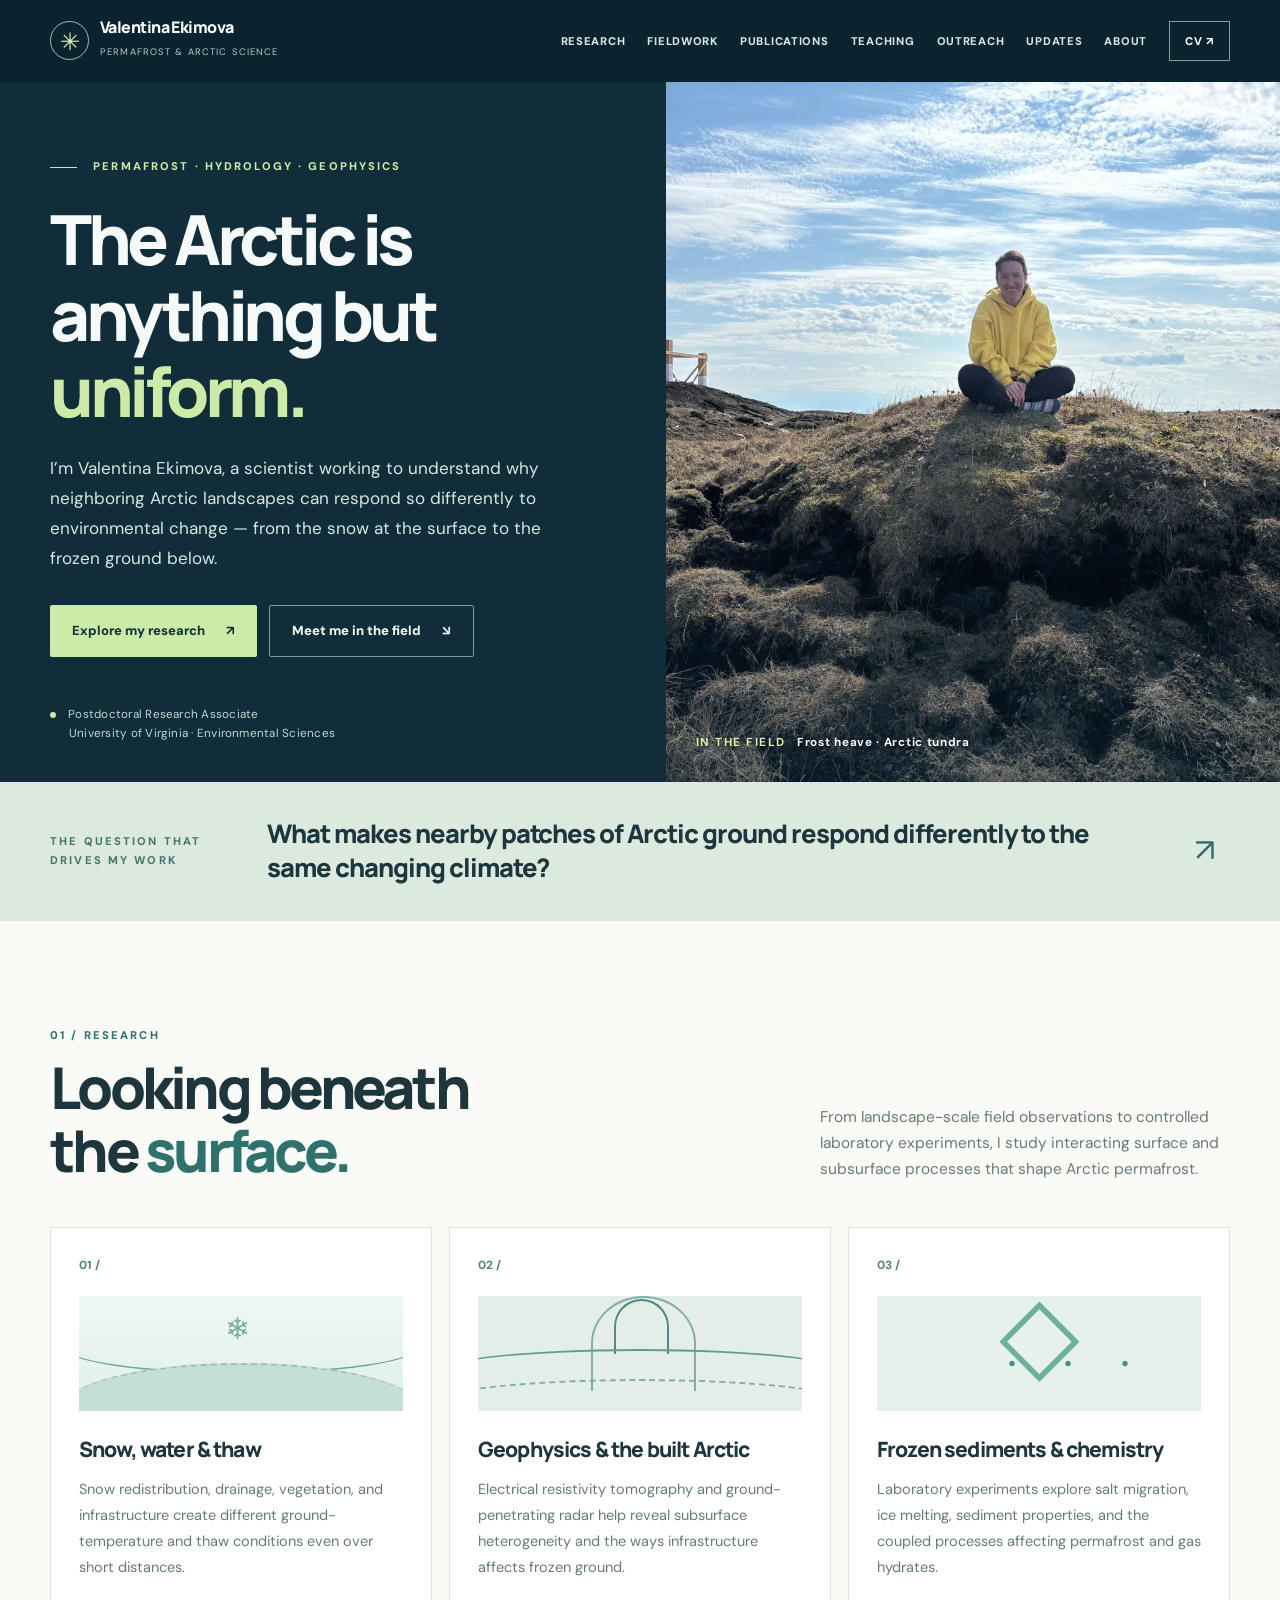
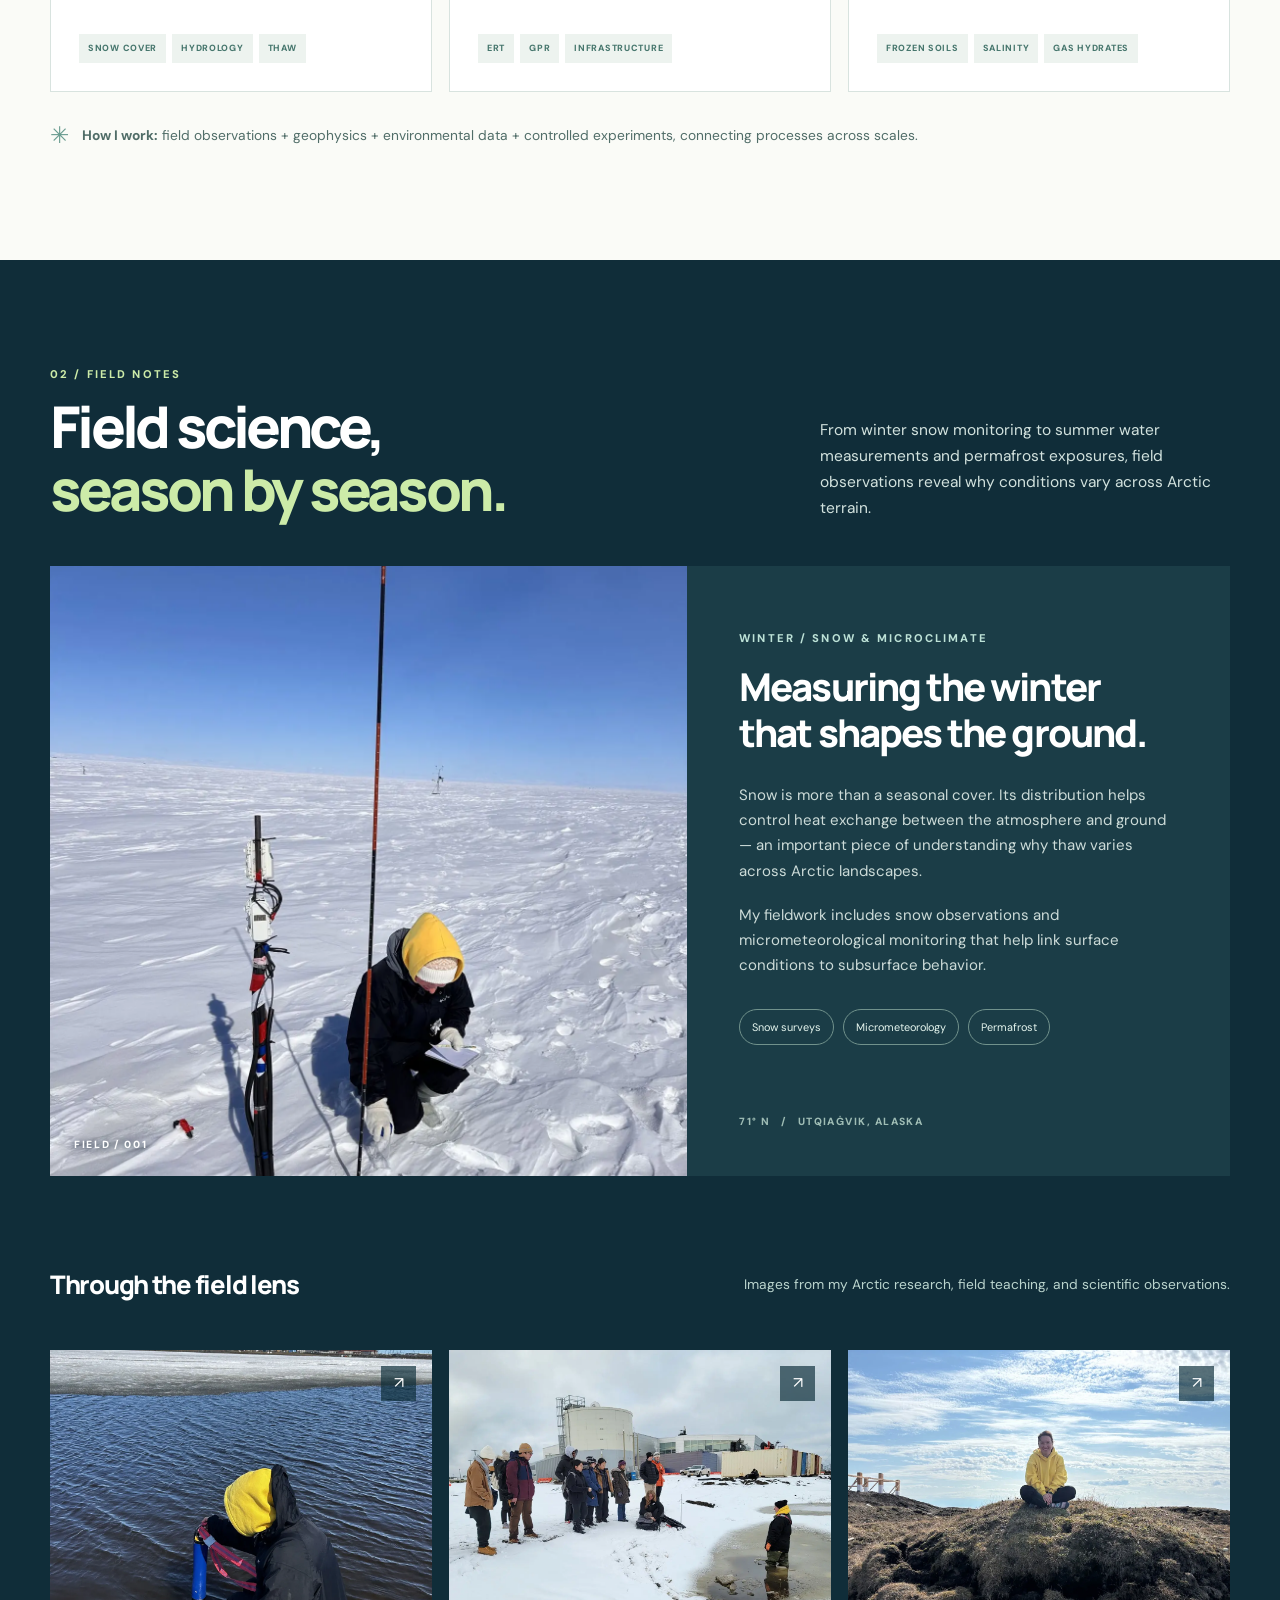
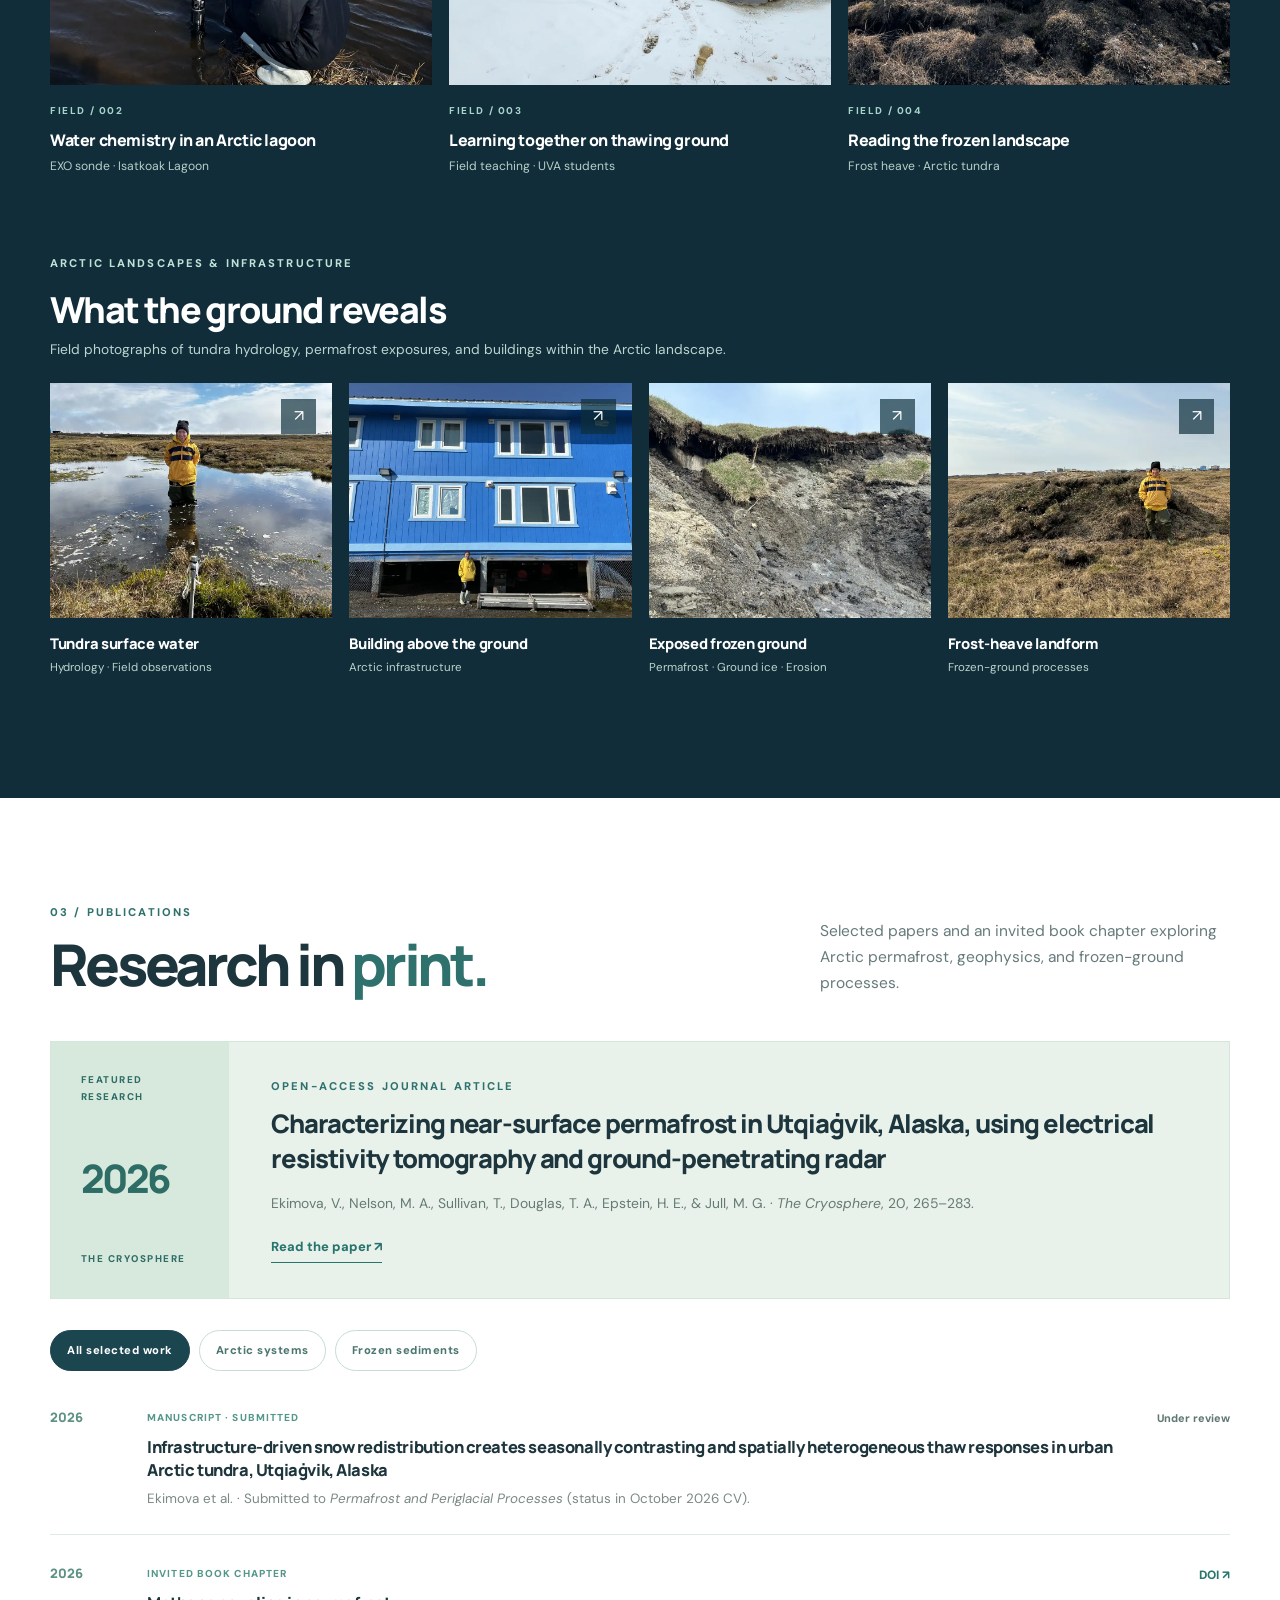
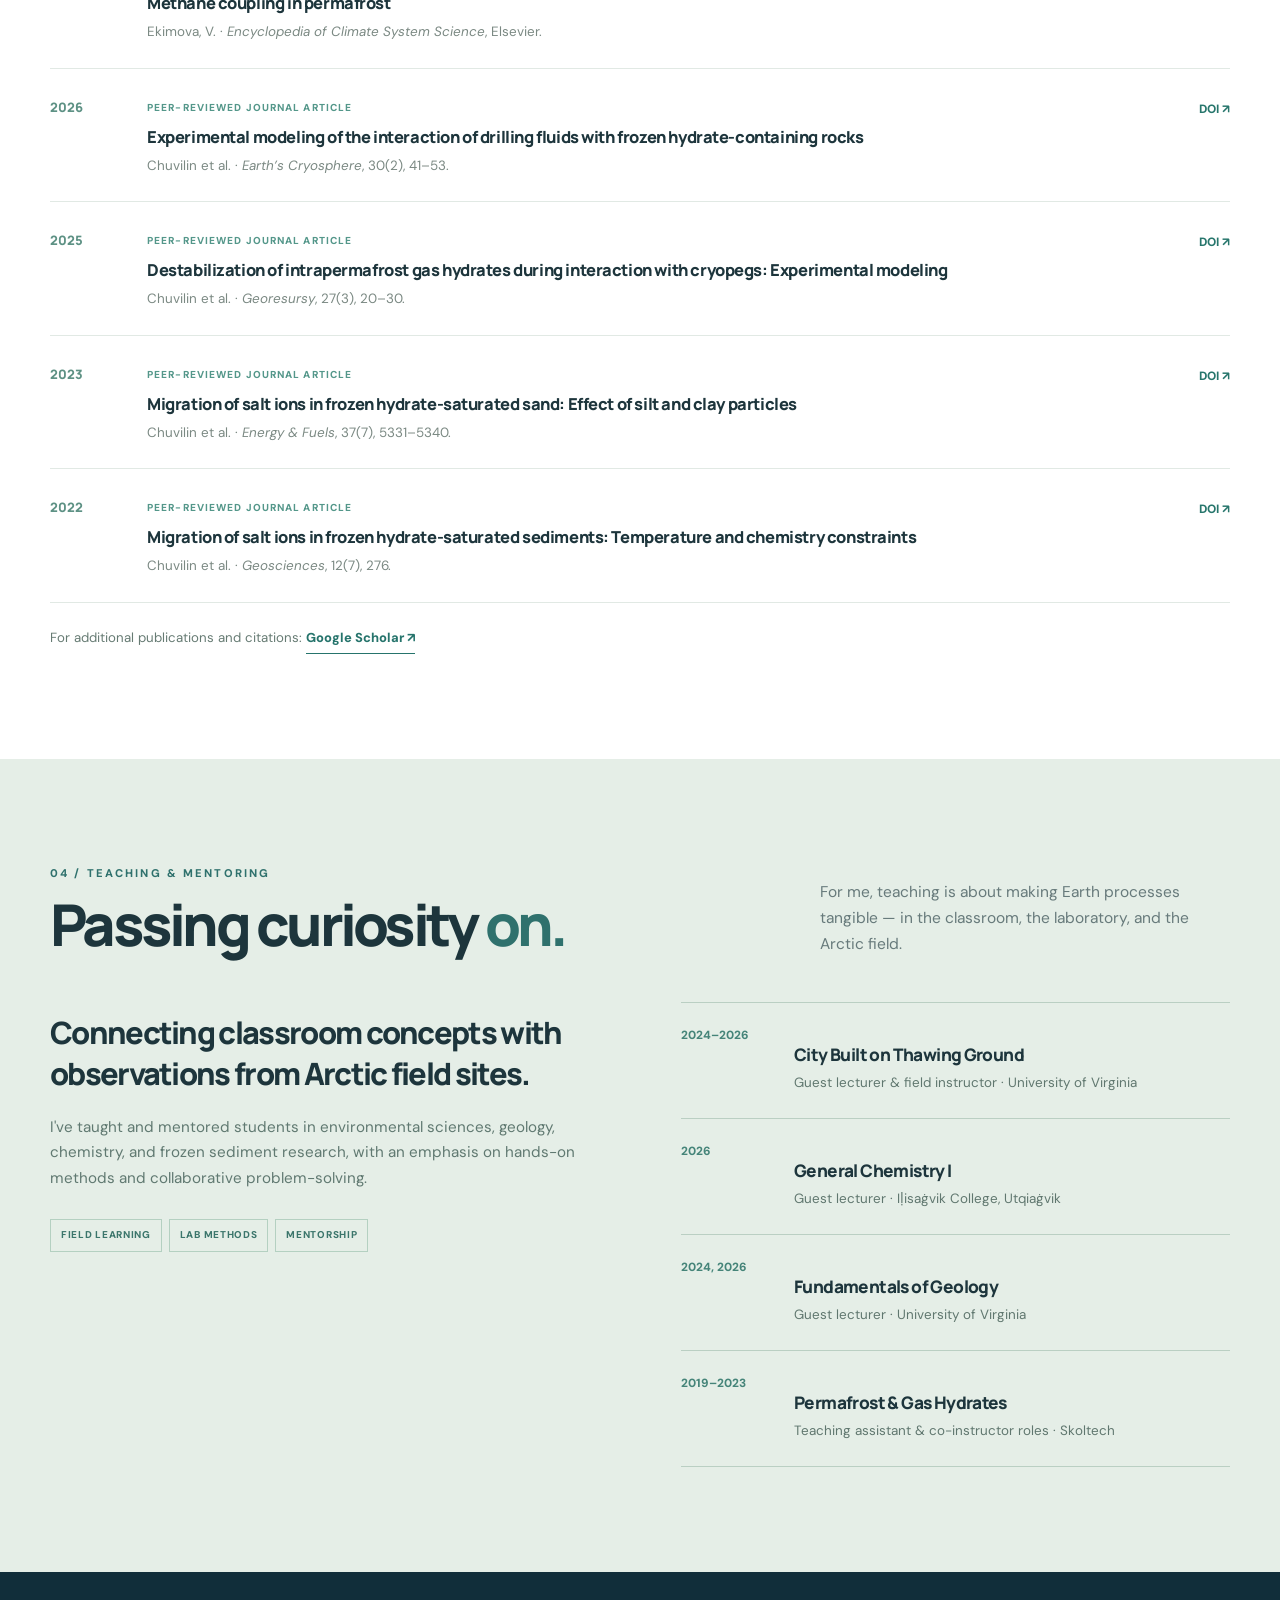
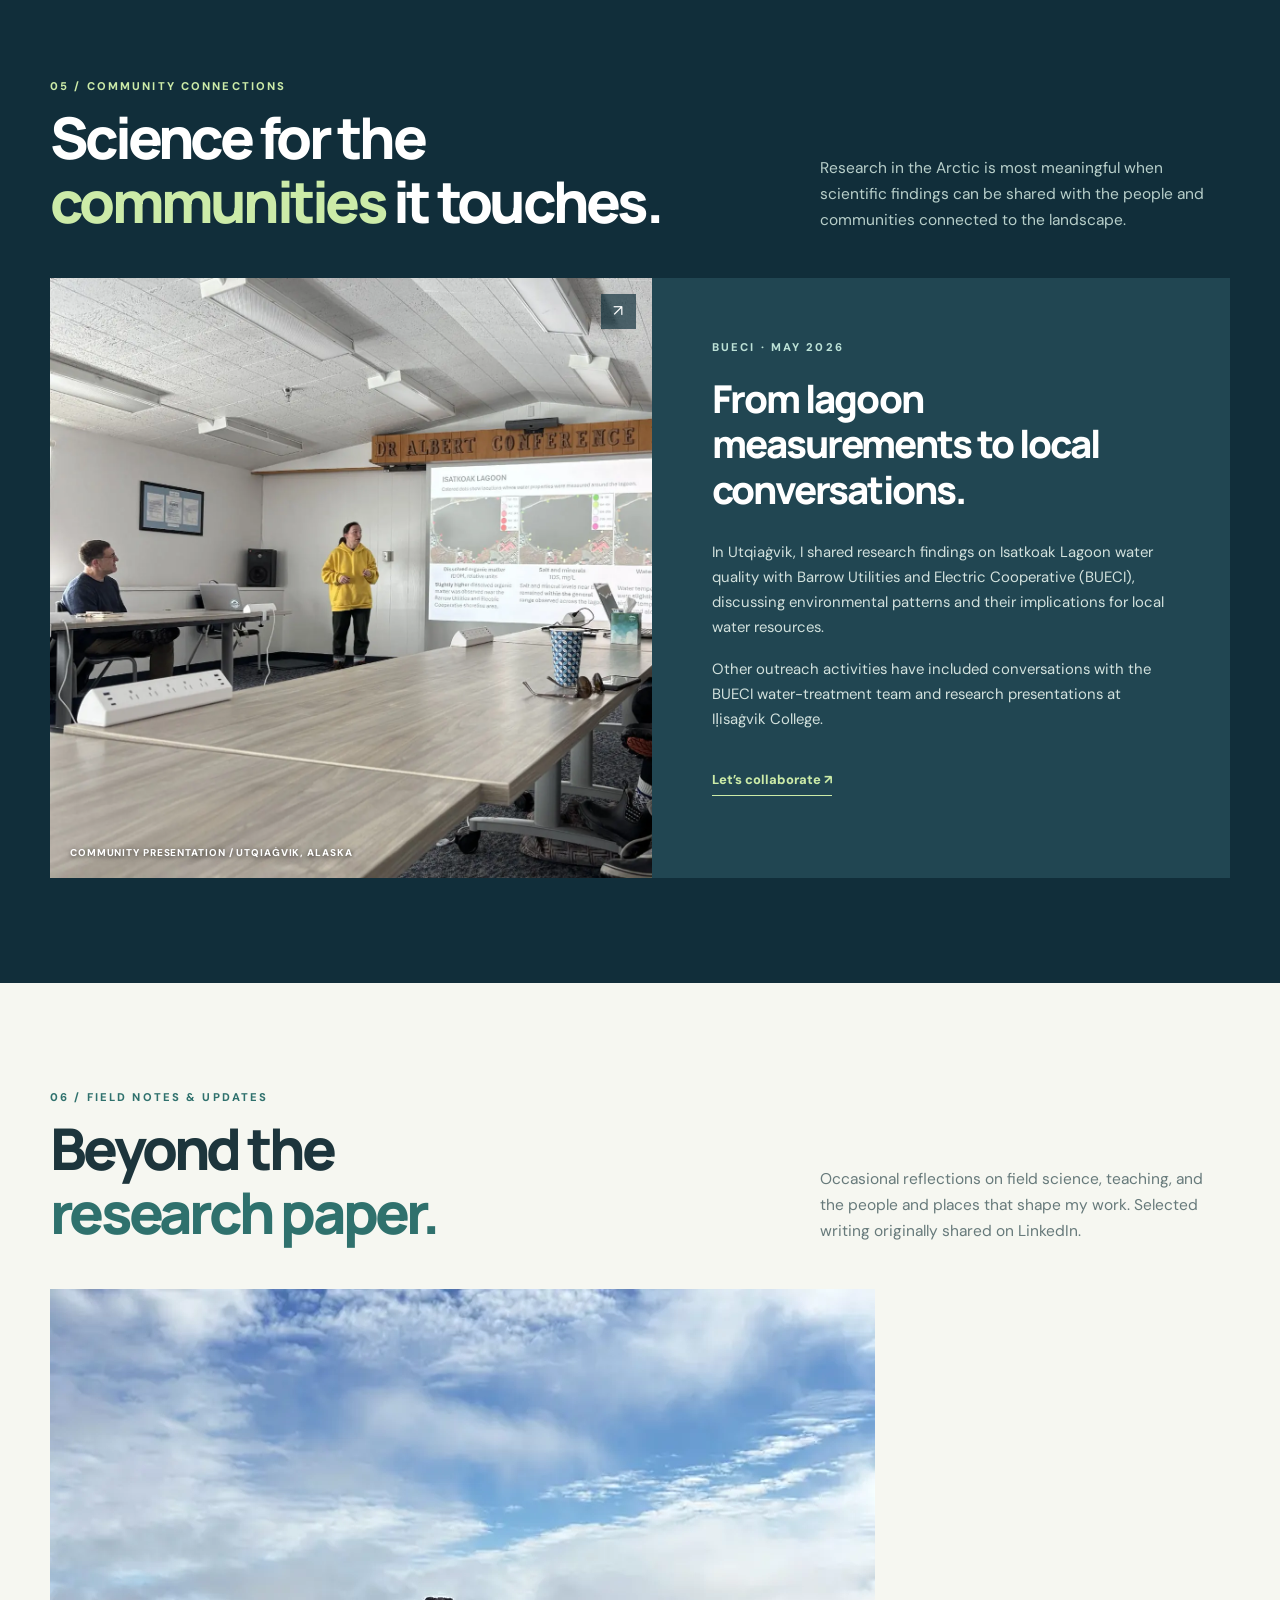
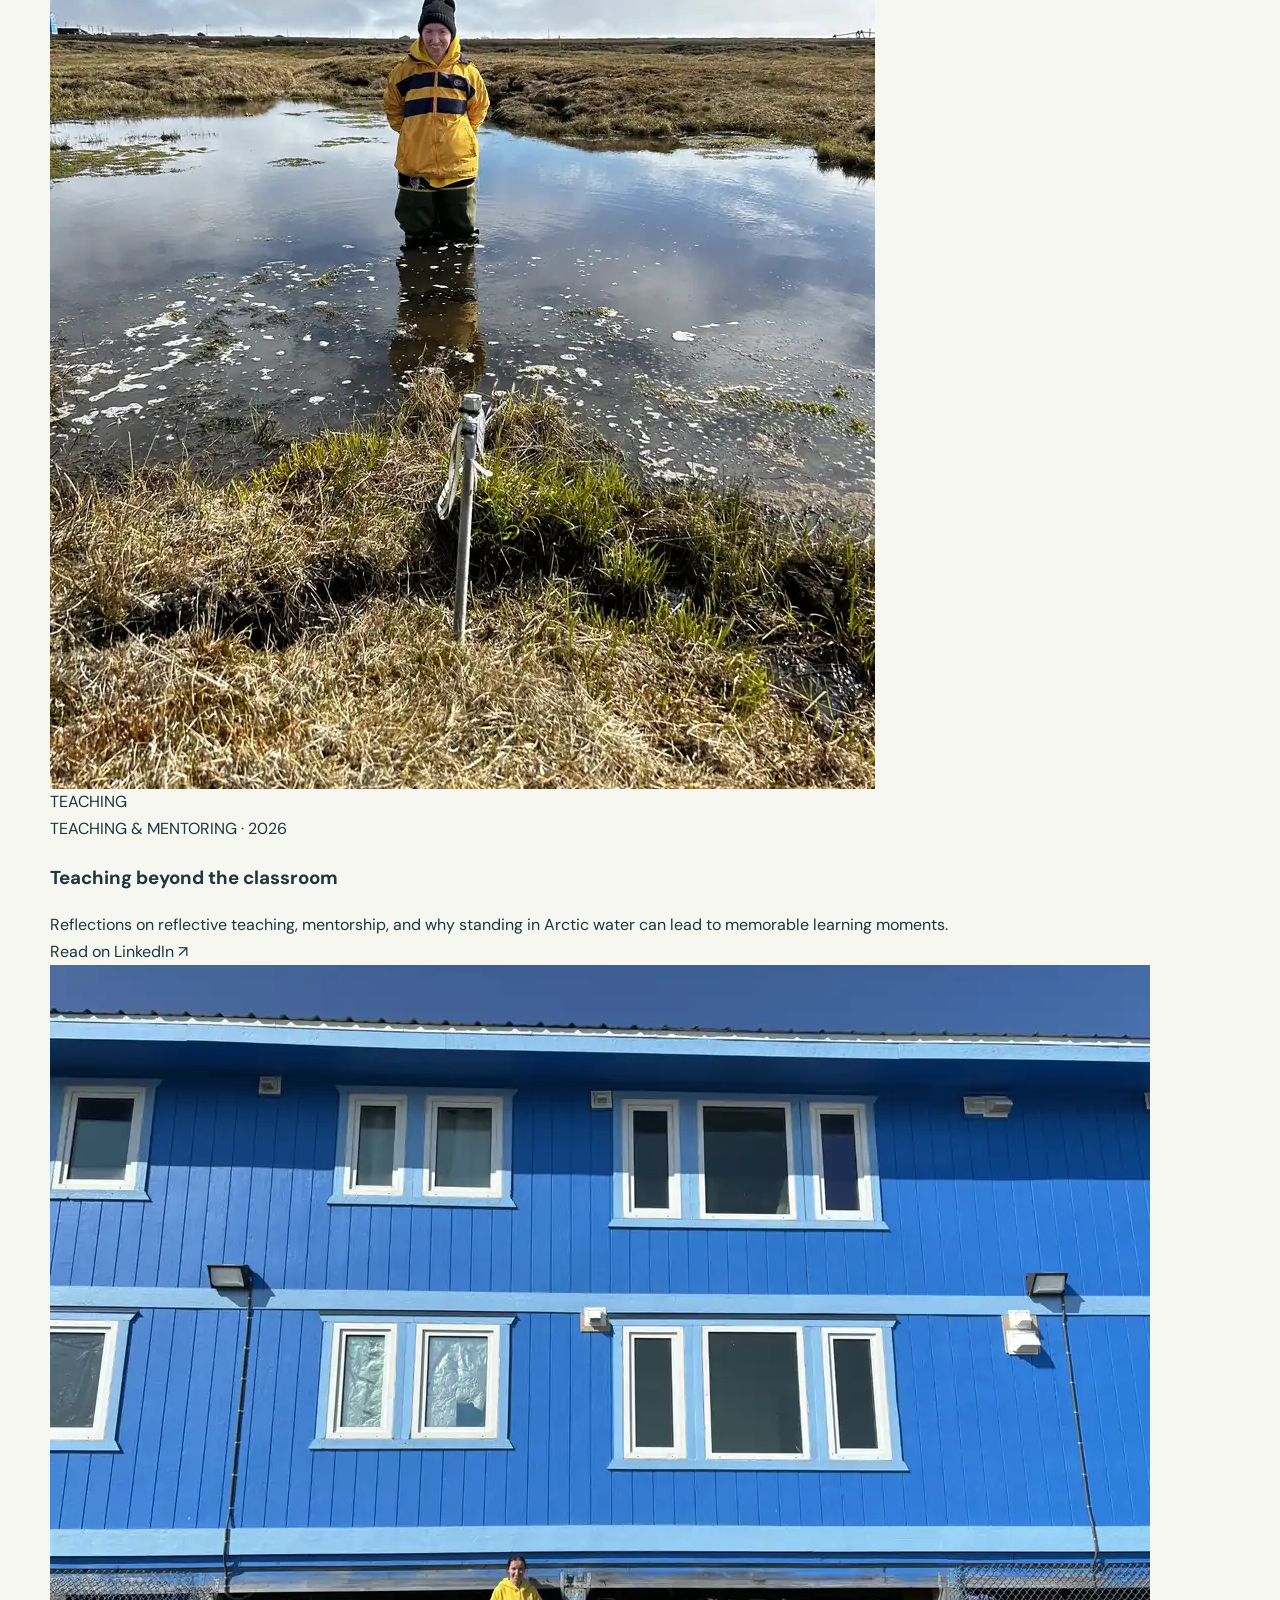
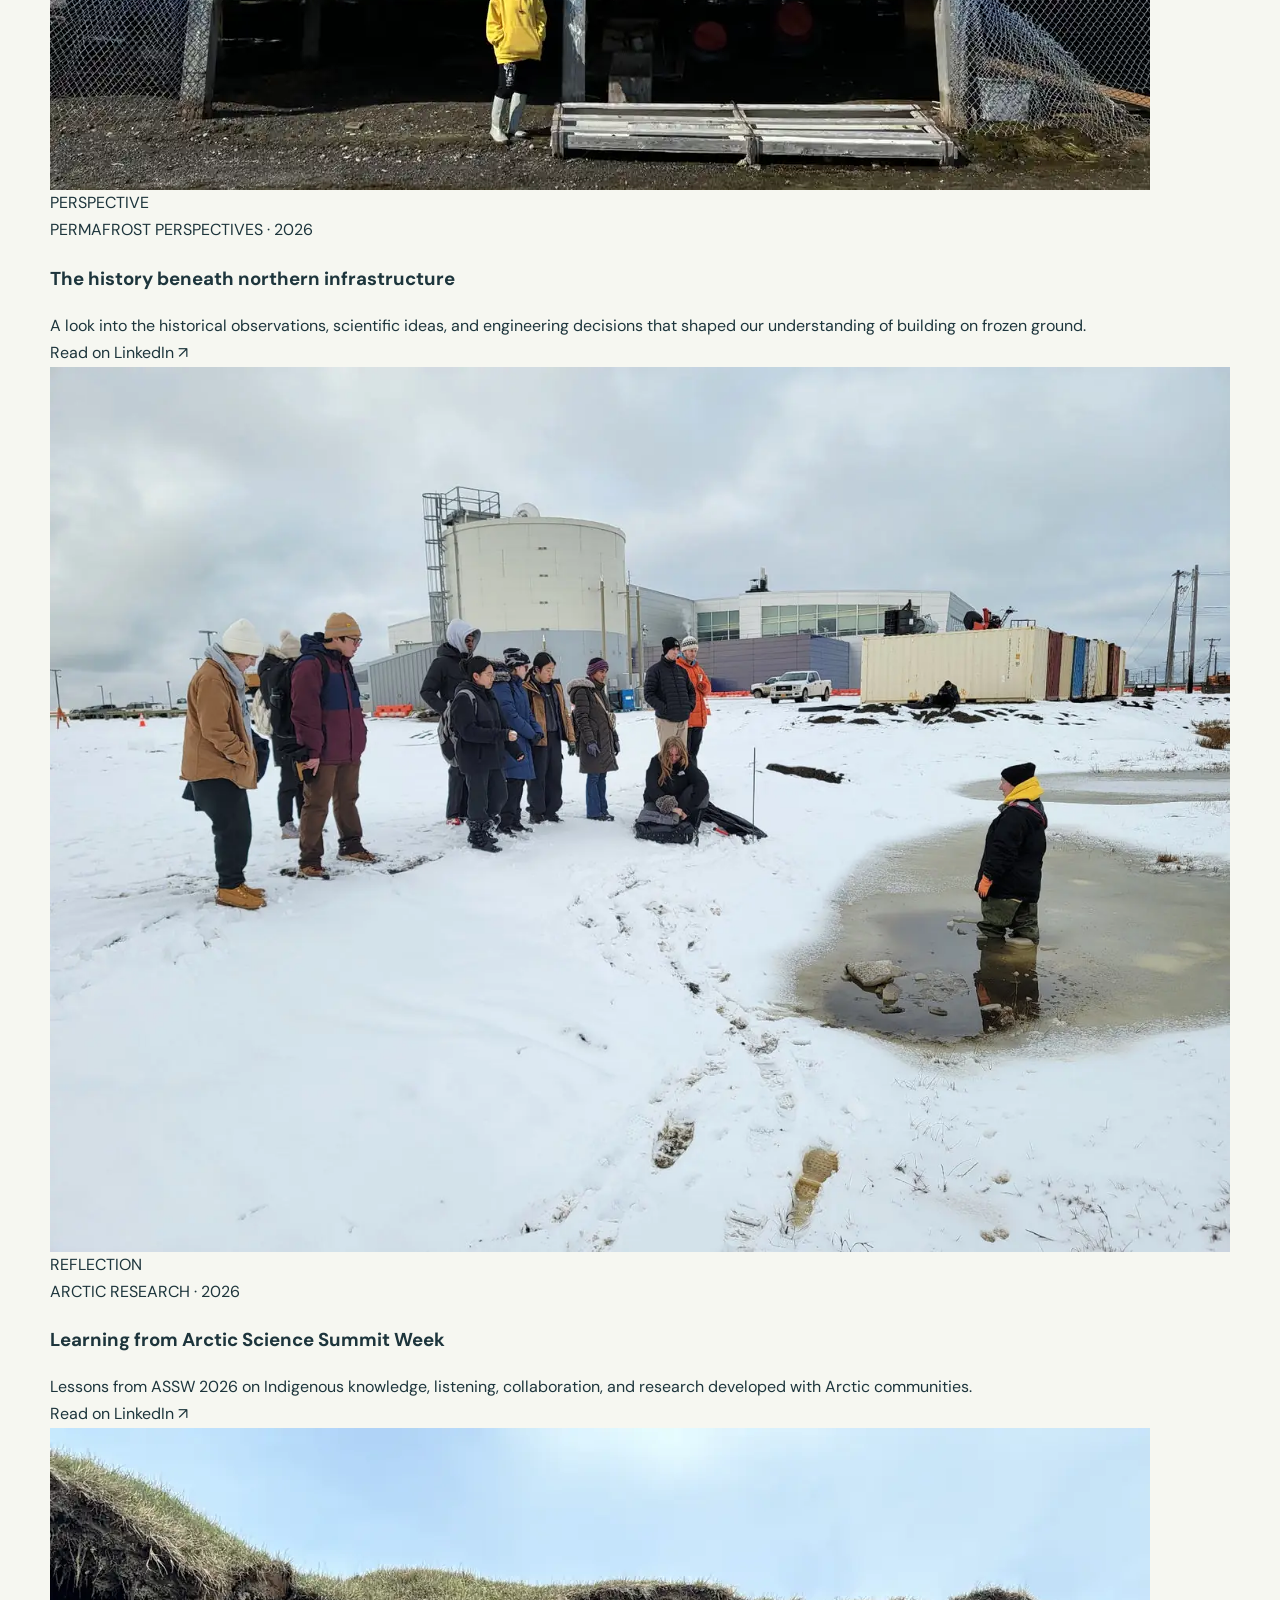
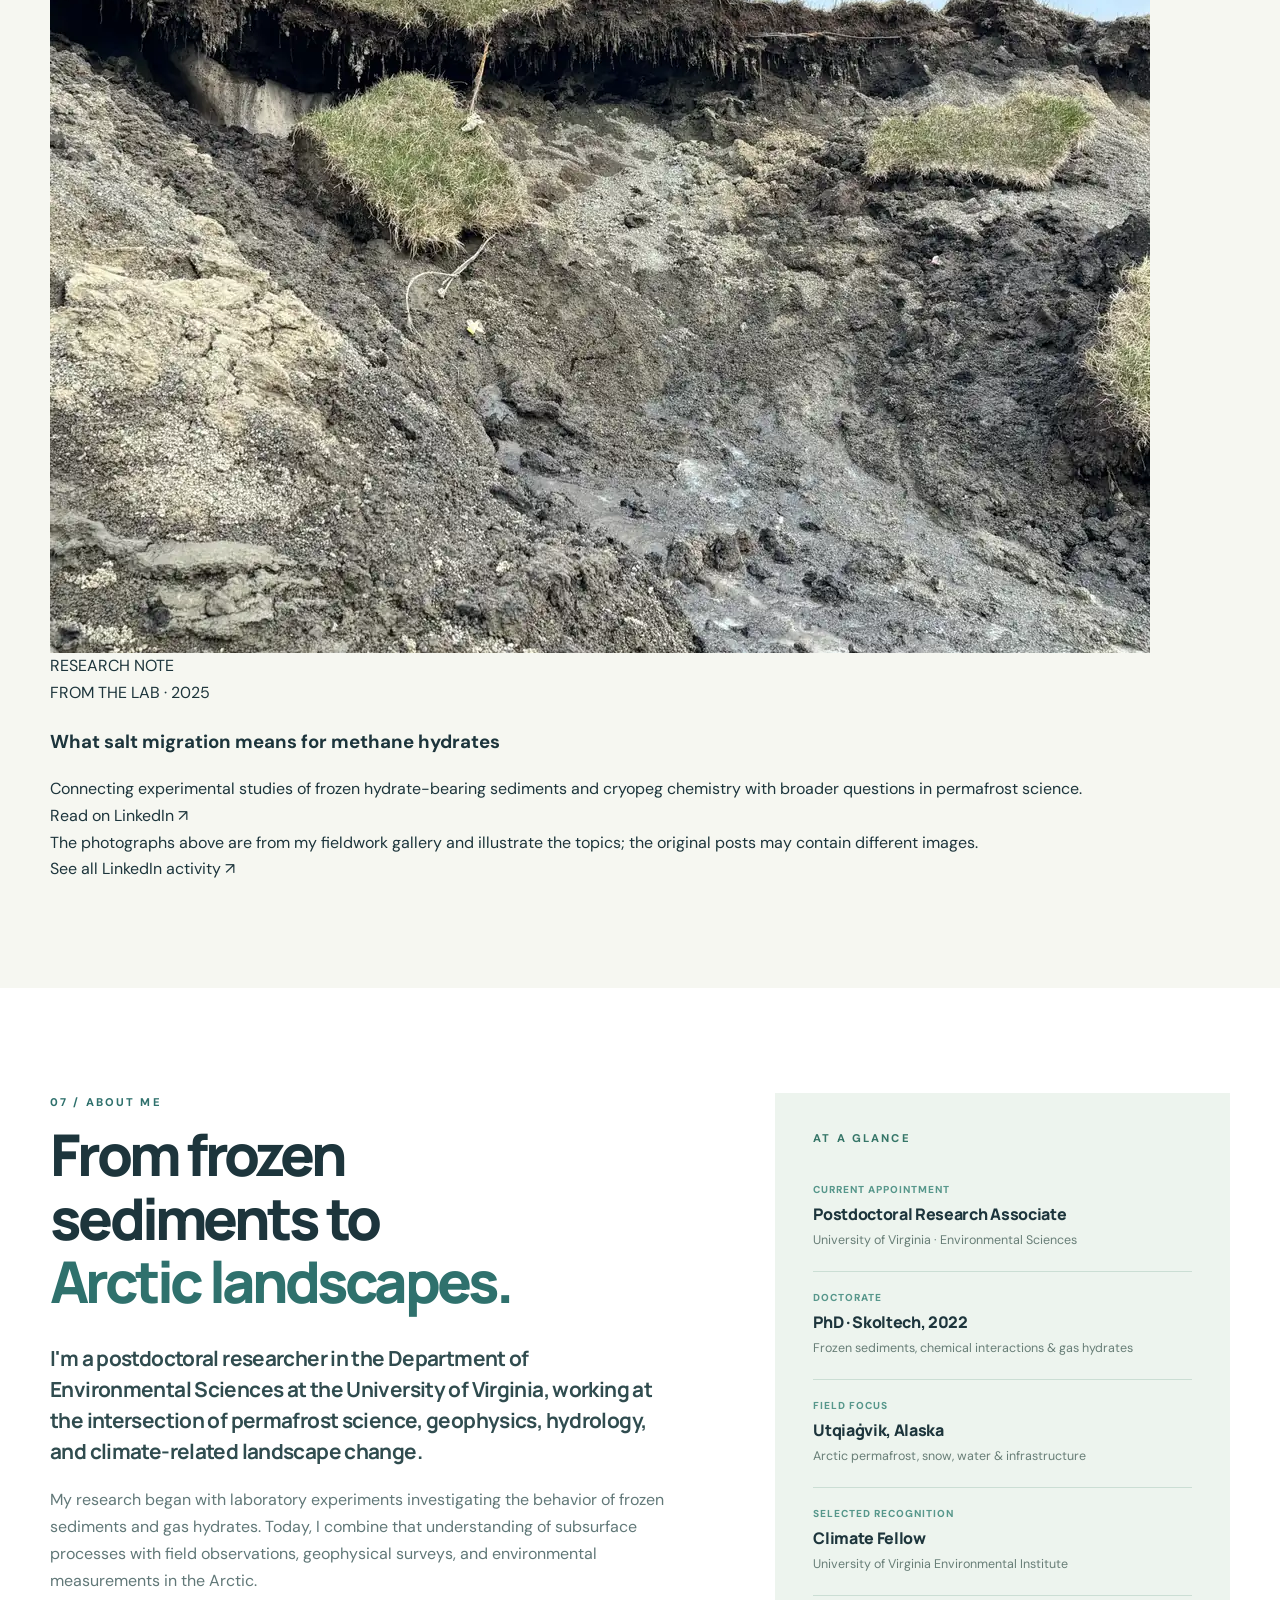
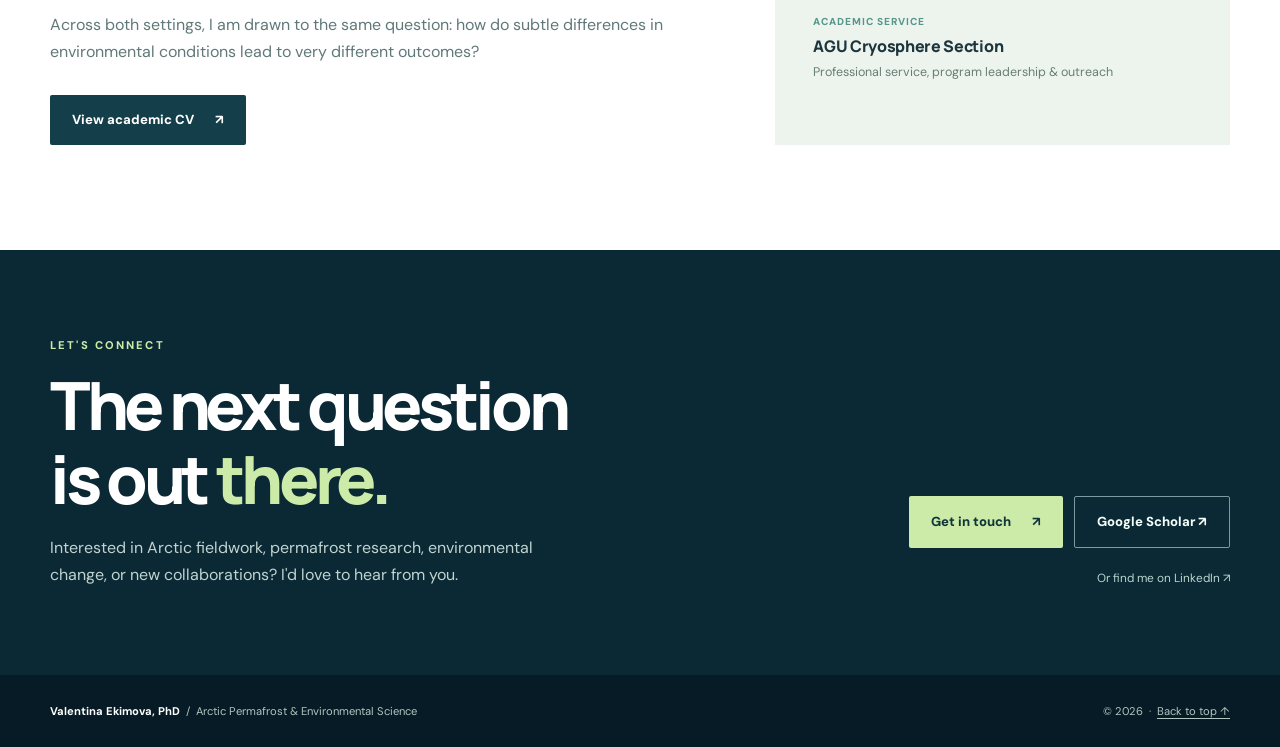
==== index.html @ 8beca021 "Add curated research notes and LinkedIn features" ====
<!DOCTYPE html>
<html lang="en">
<head>
  <meta charset="utf-8">
  <meta name="viewport" content="width=device-width,initial-scale=1">
  <meta name="theme-color" content="#102d39">
  <meta name="description" content="Valentina Ekimova, PhD — Arctic permafrost scientist studying snow, hydrology, geophysics, frozen sediments, and the Arctic communities built on them.">
  <meta property="og:type" content="website"><meta property="og:title" content="Valentina Ekimova | Arctic Permafrost Scientist">
  <meta property="og:description" content="Arctic fieldwork, permafrost geophysics, snow, water, and frozen ground science.">
  <meta property="og:image" content="assets/portrait-frost-heave.webp">
  <title>Valentina Ekimova, PhD | Arctic Permafrost Scientist</title>
  <link rel="preconnect" href="https://fonts.googleapis.com"><link rel="preconnect" href="https://fonts.gstatic.com" crossorigin>
  <link href="https://fonts.googleapis.com/css2?family=DM+Sans:wght@400;500;600;700&family=Manrope:wght@400;500;600;700;800&display=swap" rel="stylesheet">
  <link rel="stylesheet" href="styles.css">
  <script defer src="script.js"></script>
</head>
<body>
  <a class="skip-link" href="#main">Skip to content</a>
  <header class="site-header" id="top">
    <div class="container header-inner">
      <a class="brand" href="#home" aria-label="Valentina Ekimova, home">
        <span class="brand-symbol" aria-hidden="true">✳</span><span><strong>Valentina Ekimova</strong><small>Permafrost &amp; Arctic Science</small></span>
      </a>
      <button class="menu-toggle" type="button" aria-expanded="false" aria-controls="main-nav">Menu <span aria-hidden="true">☰</span></button>
      <nav id="main-nav" aria-label="Main navigation">
        <a href="#research">Research</a><a href="#fieldwork">Fieldwork</a><a href="#publications">Publications</a><a href="#teaching">Teaching</a><a href="#outreach">Outreach</a><a href="#updates">Updates</a><a href="#about">About</a><a class="nav-cv" href="cv.html">CV <span aria-hidden="true">↗</span></a>
      </nav>
    </div>
  </header>
  <main id="main">
    <section class="hero" id="home" aria-label="Introducing Valentina Ekimova">
      <div class="hero-copy"><div class="hero-copy-inner">
        <p class="overline lime"><span class="overline-dash"></span> PERMAFROST · HYDROLOGY · GEOPHYSICS</p>
        <h1>The Arctic is<br>anything but<br><em>uniform.</em></h1>
        <p class="hero-intro">I’m Valentina Ekimova, a scientist working to understand why neighboring Arctic landscapes can respond so differently to environmental change — from the snow at the surface to the frozen ground below.</p>
        <div class="hero-actions"><a class="button button-lime" href="#research">Explore my research <span aria-hidden="true">↗</span></a><a class="button button-line" href="#fieldwork">Meet me in the field <span aria-hidden="true">↘</span></a></div>
        <div class="hero-affil"><span class="hero-affil-marker" aria-hidden="true"></span> Postdoctoral Research Associate<br><span class="second-line">University of Virginia · Environmental Sciences</span></div>
      </div></div>
      <figure class="hero-photo"><img src="assets/portrait-frost-heave.webp" width="1500" height="1125" alt="Valentina Ekimova seated on a large frost-heave feature in Arctic tundra beneath a broad blue sky" fetchpriority="high"><figcaption><span>IN THE FIELD</span> &nbsp; Frost heave · Arctic tundra</figcaption></figure>
      <div class="hero-side-note" aria-hidden="true">71° N · UTQIAĠVIK, ALASKA</div>
    </section>
    <div class="north-banner"><div class="container north-inner"><span class="tiny-label">THE QUESTION THAT DRIVES MY WORK</span><p>What makes nearby patches of Arctic ground respond differently to the same changing climate?</p><a href="#research" aria-label="Explore my research">↗</a></div></div>
    <section class="section research-section" id="research">
      <div class="container">
        <div class="section-head"><div><p class="overline teal">01 / RESEARCH</p><h2>Looking beneath<br>the <em>surface.</em></h2></div><p class="section-summary">From landscape-scale field observations to controlled laboratory experiments, I study interacting surface and subsurface processes that shape Arctic permafrost.</p></div>
        <div class="research-grid">
          <article class="research-card"><div class="research-number">01 /</div><div class="research-art art-snow" aria-hidden="true"><span class="snow-cloud">❄</span><span class="snowline"></span><span class="groundline"></span></div><h3>Snow, water &amp; thaw</h3><p>Snow redistribution, drainage, vegetation, and infrastructure create different ground-temperature and thaw conditions even over short distances.</p><div class="chipline"><span>SNOW COVER</span><span>HYDROLOGY</span><span>THAW</span></div></article>
          <article class="research-card"><div class="research-number">02 /</div><div class="research-art art-geophysics" aria-hidden="true"><span class="radar-arc one"></span><span class="radar-arc two"></span><span class="stratum one"></span><span class="stratum two"></span></div><h3>Geophysics &amp; the built Arctic</h3><p>Electrical resistivity tomography and ground-penetrating radar help reveal subsurface heterogeneity and the ways infrastructure affects frozen ground.</p><div class="chipline"><span>ERT</span><span>GPR</span><span>INFRASTRUCTURE</span></div></article>
          <article class="research-card"><div class="research-number">03 /</div><div class="research-art art-crystal" aria-hidden="true"><span class="crystal-symbol">◇</span><span class="small-molecules">• &nbsp; • &nbsp; •</span></div><h3>Frozen sediments &amp; chemistry</h3><p>Laboratory experiments explore salt migration, ice melting, sediment properties, and the coupled processes affecting permafrost and gas hydrates.</p><div class="chipline"><span>FROZEN SOILS</span><span>SALINITY</span><span>GAS HYDRATES</span></div></article>
        </div>
        <div class="research-footnote"><span class="small-star" aria-hidden="true">✳</span><span><strong>How I work:</strong> field observations + geophysics + environmental data + controlled experiments, connecting processes across scales.</span></div>
      </div>
    </section>
    <section class="section field-section" id="fieldwork"><div class="container">
      <div class="section-head field-head"><div><p class="overline lime">02 / FIELD NOTES</p><h2>Field science,<br><em>season by season.</em></h2></div><p class="section-summary">From winter snow monitoring to summer water measurements and permafrost exposures, field observations reveal why conditions vary across Arctic terrain.</p></div>
      <div class="field-feature">
        <figure class="field-photo featured-field"><img src="assets/snow-monitoring.webp" alt="Valentina making observations beside an instrument and tall snow probe on open snow-covered Arctic tundra" loading="lazy" width="1300" height="1733"><figcaption class="image-number">FIELD / 001</figcaption></figure>
        <div class="field-story"><span class="overline pale">WINTER / SNOW &amp; MICROCLIMATE</span><h3>Measuring the winter that shapes the ground.</h3><p>Snow is more than a seasonal cover. Its distribution helps control heat exchange between the atmosphere and ground — an important piece of understanding why thaw varies across Arctic landscapes.</p><p>My fieldwork includes snow observations and micrometeorological monitoring that help link surface conditions to subsurface behavior.</p><div class="method-tags"><span>Snow surveys</span><span>Micrometeorology</span><span>Permafrost</span></div><span class="field-story-index">71° N &nbsp; / &nbsp; UTQIAĠVIK, ALASKA</span></div>
      </div>
      <div class="gallery-header"><h3>Through the field lens</h3><p>Images from my Arctic research, field teaching, and scientific observations.</p></div>
      <div class="photo-grid">
        <figure class="photo-tile tile-lagoon"><button type="button" class="photo-open" data-photo="assets/lagoon-measurements.webp" data-caption="Measuring water-quality characteristics in Isatkoak Lagoon using an EXO multiparameter sonde, Utqiaġvik, Alaska." aria-label="Enlarge the Isatkoak Lagoon measurements photo"><img src="assets/lagoon-measurements.webp" alt="Valentina using an EXO multiparameter sonde to measure water chemistry from the edge of an Arctic lagoon" loading="lazy" width="1300" height="1733"><span class="zoom-sign" aria-hidden="true">↗</span></button><figcaption><span class="tile-index">FIELD / 002</span><strong>Water chemistry in an Arctic lagoon</strong><small>EXO sonde · Isatkoak Lagoon</small></figcaption></figure>
        <figure class="photo-tile tile-teaching"><button type="button" class="photo-open" data-photo="assets/field-teaching.webp" data-caption="Field instruction with University of Virginia Arctic Design Group studio students in snowy conditions in Utqiaġvik, Alaska." aria-label="Enlarge the Arctic student field instruction photo"><img src="assets/field-teaching.webp" alt="A group of students and researchers observing snow and shallow water near facilities in Utqiaġvik" loading="lazy" width="1500" height="1125"><span class="zoom-sign" aria-hidden="true">↗</span></button><figcaption><span class="tile-index">FIELD / 003</span><strong>Learning together on thawing ground</strong><small>Field teaching · UVA students</small></figcaption></figure>
        <figure class="photo-tile tile-frost"><button type="button" class="photo-open" data-photo="assets/portrait-frost-heave.webp" data-caption="Valentina Ekimova on a large frost-heave feature in the Arctic tundra." aria-label="Enlarge the frost heave portrait"><img src="assets/portrait-frost-heave.webp" alt="Valentina sitting on a frost-heave feature with patterned Arctic tundra in the foreground" loading="lazy" width="1500" height="1125"><span class="zoom-sign" aria-hidden="true">↗</span></button><figcaption><span class="tile-index">FIELD / 004</span><strong>Reading the frozen landscape</strong><small>Frost heave · Arctic tundra</small></figcaption></figure>
      </div>
      <div class="landscape-heading"><span class="overline pale">ARCTIC LANDSCAPES &amp; INFRASTRUCTURE</span><h3>What the ground reveals</h3><p>Field photographs of tundra hydrology, permafrost exposures, and buildings within the Arctic landscape.</p></div>
      <div class="landscape-grid">
        <figure class="landscape-tile"><button type="button" class="photo-open" data-photo="assets/wetland-fieldwork.webp" data-caption="Standing in shallow tundra water near Utqiaġvik, Alaska, during field observations." aria-label="Enlarge Arctic tundra surface-water photograph"><img src="assets/wetland-fieldwork.webp" alt="Valentina standing in shallow water surrounded by tundra vegetation beneath a broad cloudy sky" loading="lazy" width="825" height="1100"><span class="zoom-sign" aria-hidden="true">↗</span></button><figcaption><strong>Tundra surface water</strong><small>Hydrology · Field observations</small></figcaption></figure>
        <figure class="landscape-tile"><button type="button" class="photo-open" data-photo="assets/arctic-elevated-building.webp" data-caption="An elevated building in Utqiaġvik, Alaska, illustrating the relationship between buildings and permafrost terrain." aria-label="Enlarge elevated Arctic building photograph"><img src="assets/arctic-elevated-building.webp" alt="Bright blue building elevated above the ground with an open space beneath the floor in Utqiaġvik" loading="lazy" width="1100" height="825"><span class="zoom-sign" aria-hidden="true">↗</span></button><figcaption><strong>Building above the ground</strong><small>Arctic infrastructure</small></figcaption></figure>
        <figure class="landscape-tile"><button type="button" class="photo-open" data-photo="assets/permafrost-exposure.webp" data-caption="An eroding tundra exposure revealing frozen sediments and ground ice near Utqiaġvik, Alaska." aria-label="Enlarge permafrost exposure photograph"><img src="assets/permafrost-exposure.webp" alt="Close-up of an eroding tundra bank with exposed light-colored frozen sediments beneath a grass-covered surface" loading="lazy" width="1100" height="825"><span class="zoom-sign" aria-hidden="true">↗</span></button><figcaption><strong>Exposed frozen ground</strong><small>Permafrost · Ground ice · Erosion</small></figcaption></figure>
        <figure class="landscape-tile"><button type="button" class="photo-open" data-photo="assets/frost-heave-context.webp" data-caption="Valentina standing beside a large frost-heave feature in Arctic tundra near Utqiaġvik, Alaska." aria-label="Enlarge frost-heave landscape photograph"><img src="assets/frost-heave-context.webp" alt="Valentina standing next to a low raised tundra feature, with buildings on the horizon" loading="lazy" width="1100" height="825"><span class="zoom-sign" aria-hidden="true">↗</span></button><figcaption><strong>Frost-heave landform</strong><small>Frozen-ground processes</small></figcaption></figure>
      </div>
    </div></section>
    <section class="section publications-section" id="publications"><div class="container">
      <div class="section-head"><div><p class="overline teal">03 / PUBLICATIONS</p><h2>Research in <em>print.</em></h2></div><p class="section-summary">Selected papers and an invited book chapter exploring Arctic permafrost, geophysics, and frozen-ground processes.</p></div>
      <article class="publication-feature"><div class="feature-side"><span>FEATURED RESEARCH</span><strong>2026</strong><span>THE CRYOSPHERE</span></div><div class="feature-body"><p class="overline teal">OPEN-ACCESS JOURNAL ARTICLE</p><h3>Characterizing near-surface permafrost in Utqiaġvik, Alaska, using electrical resistivity tomography and ground-penetrating radar</h3><p>Ekimova, V., Nelson, M. A., Sullivan, T., Douglas, T. A., Epstein, H. E., &amp; Jull, M. G. · <em>The Cryosphere</em>, 20, 265–283.</p><a href="https://doi.org/10.5194/tc-20-265-2026" target="_blank" rel="noopener noreferrer" class="text-arrow">Read the paper ↗</a></div></article>
      <div class="pub-controls" aria-label="Filter publications"><button type="button" data-filter="all" aria-pressed="true">All selected work</button><button type="button" data-filter="arctic" aria-pressed="false">Arctic systems</button><button type="button" data-filter="frozen" aria-pressed="false">Frozen sediments</button></div>
      <div class="pub-list">
        <article class="pub-item" data-category="arctic"><span class="pub-year">2026</span><div><span class="pub-type">MANUSCRIPT · SUBMITTED</span><h3>Infrastructure-driven snow redistribution creates seasonally contrasting and spatially heterogeneous thaw responses in urban Arctic tundra, Utqiaġvik, Alaska</h3><p>Ekimova et al. · Submitted to <em>Permafrost and Periglacial Processes</em> (status in October 2026 CV).</p></div><span class="pub-status">Under review</span></article>
        <article class="pub-item" data-category="frozen"><span class="pub-year">2026</span><div><span class="pub-type">INVITED BOOK CHAPTER</span><h3>Methane coupling in permafrost</h3><p>Ekimova, V. · <em>Encyclopedia of Climate System Science</em>, Elsevier.</p></div><a href="https://doi.org/10.1016/B978-0-443-15748-6.00070-8" target="_blank" rel="noopener noreferrer">DOI ↗</a></article>
        <article class="pub-item" data-category="frozen"><span class="pub-year">2026</span><div><span class="pub-type">PEER-REVIEWED JOURNAL ARTICLE</span><h3>Experimental modeling of the interaction of drilling fluids with frozen hydrate-containing rocks</h3><p>Chuvilin et al. · <em>Earth’s Cryosphere</em>, 30(2), 41–53.</p></div><a href="https://doi.org/10.15372/KZ20260204" target="_blank" rel="noopener noreferrer">DOI ↗</a></article>
        <article class="pub-item" data-category="frozen"><span class="pub-year">2025</span><div><span class="pub-type">PEER-REVIEWED JOURNAL ARTICLE</span><h3>Destabilization of intrapermafrost gas hydrates during interaction with cryopegs: Experimental modeling</h3><p>Chuvilin et al. · <em>Georesursy</em>, 27(3), 20–30.</p></div><a href="https://doi.org/10.18599/grs.2025.3.6" target="_blank" rel="noopener noreferrer">DOI ↗</a></article>
        <article class="pub-item" data-category="frozen"><span class="pub-year">2023</span><div><span class="pub-type">PEER-REVIEWED JOURNAL ARTICLE</span><h3>Migration of salt ions in frozen hydrate-saturated sand: Effect of silt and clay particles</h3><p>Chuvilin et al. · <em>Energy &amp; Fuels</em>, 37(7), 5331–5340.</p></div><a href="https://doi.org/10.1021/acs.energyfuels.3c00274" target="_blank" rel="noopener noreferrer">DOI ↗</a></article>
        <article class="pub-item" data-category="frozen"><span class="pub-year">2022</span><div><span class="pub-type">PEER-REVIEWED JOURNAL ARTICLE</span><h3>Migration of salt ions in frozen hydrate-saturated sediments: Temperature and chemistry constraints</h3><p>Chuvilin et al. · <em>Geosciences</em>, 12(7), 276.</p></div><a href="https://doi.org/10.3390/geosciences12070276" target="_blank" rel="noopener noreferrer">DOI ↗</a></article>
      </div>
      <p class="pub-foot">For additional publications and citations: <a href="https://scholar.google.com/citations?user=jKWFds0AAAAJ&amp;hl=en" target="_blank" rel="noopener noreferrer" class="text-arrow">Google Scholar ↗</a></p>
    </div></section>
    <section class="section teaching-section" id="teaching"><div class="container">
      <div class="section-head"><div><p class="overline teal">04 / TEACHING &amp; MENTORING</p><h2>Passing curiosity <em>on.</em></h2></div><p class="section-summary">For me, teaching is about making Earth processes tangible — in the classroom, the laboratory, and the Arctic field.</p></div>
      <div class="teaching-layout"><div class="teaching-copy"><blockquote>Connecting classroom concepts with observations from Arctic field sites.</blockquote><p>I've taught and mentored students in environmental sciences, geology, chemistry, and frozen sediment research, with an emphasis on hands-on methods and collaborative problem-solving.</p><div class="teach-tags"><span>FIELD LEARNING</span><span>LAB METHODS</span><span>MENTORSHIP</span></div></div>
      <div class="course-list"><article><span>2024–2026</span><div><h3>City Built on Thawing Ground</h3><p>Guest lecturer &amp; field instructor · University of Virginia</p></div></article><article><span>2026</span><div><h3>General Chemistry I</h3><p>Guest lecturer · Iḷisaġvik College, Utqiaġvik</p></div></article><article><span>2024, 2026</span><div><h3>Fundamentals of Geology</h3><p>Guest lecturer · University of Virginia</p></div></article><article><span>2019–2023</span><div><h3>Permafrost &amp; Gas Hydrates</h3><p>Teaching assistant &amp; co-instructor roles · Skoltech</p></div></article></div></div>
    </div></section>
    <section class="section outreach-section" id="outreach"><div class="container">
      <div class="section-head"><div><p class="overline lime">05 / COMMUNITY CONNECTIONS</p><h2>Science for the<br><em>communities</em> it touches.</h2></div><p class="section-summary">Research in the Arctic is most meaningful when scientific findings can be shared with the people and communities connected to the landscape.</p></div>
      <div class="outreach-layout"><figure class="outreach-image"><button type="button" class="photo-open" data-photo="assets/community-presentation.webp" data-caption="Presenting Isatkoak Lagoon water-quality findings to Barrow Utilities and Electric Cooperative (BUECI), Utqiaġvik, Alaska, May 2026." aria-label="Enlarge photograph from BUECI community presentation"><img src="assets/community-presentation.webp" alt="Valentina in a yellow jacket presenting mapped water-quality findings to BUECI in a conference room" loading="lazy" width="1300" height="1295"><span class="zoom-sign" aria-hidden="true">↗</span></button><figcaption>COMMUNITY PRESENTATION / UTQIAĠVIK, ALASKA</figcaption></figure><div class="outreach-text"><span class="overline pale">BUECI · MAY 2026</span><h3>From lagoon measurements to local conversations.</h3><p>In Utqiaġvik, I shared research findings on Isatkoak Lagoon water quality with Barrow Utilities and Electric Cooperative (BUECI), discussing environmental patterns and their implications for local water resources.</p><p>Other outreach activities have included conversations with the BUECI water-treatment team and research presentations at Iḷisaġvik College.</p><a href="#contact" class="text-arrow">Let’s collaborate ↗</a></div></div>
    </div></section>
    <section class="section notes-section" id="updates"><div class="container">
      <div class="section-head"><div><p class="overline teal">06 / FIELD NOTES &amp; UPDATES</p><h2>Beyond the<br><em>research paper.</em></h2></div><p class="section-summary">Occasional reflections on field science, teaching, and the people and places that shape my work. Selected writing originally shared on LinkedIn.</p></div>
      <div class="notes-grid">
        <article class="note-card"><a class="note-image" href="https://www.linkedin.com/posts/valentina-ekimova-0524a8123_teaching-doesnt-always-happen-in-a-classroom-activity-7493071263696023553-2DmW" target="_blank" rel="noopener noreferrer" aria-label="Read LinkedIn post: Teaching beyond the classroom"><img src="assets/wetland-fieldwork.webp" loading="lazy" alt="Valentina standing in a shallow Arctic tundra wetland during fieldwork."><span class="note-photo-label">TEACHING</span></a><div class="note-body"><p class="note-kicker">TEACHING & MENTORING · 2026</p><h3>Teaching beyond the classroom</h3><p class="note-summary">Reflections on reflective teaching, mentorship, and why standing in Arctic water can lead to memorable learning moments.</p><a class="note-link" href="https://www.linkedin.com/posts/valentina-ekimova-0524a8123_teaching-doesnt-always-happen-in-a-classroom-activity-7493071263696023553-2DmW" target="_blank" rel="noopener noreferrer">Read on LinkedIn <span aria-hidden="true">↗</span></a></div></article>
        <article class="note-card"><a class="note-image" href="https://www.linkedin.com/posts/valentina-ekimova-0524a8123_permafrost-arcticresearch-geocryology-activity-7496300984571379713-JqAa" target="_blank" rel="noopener noreferrer" aria-label="Read LinkedIn post: The history beneath northern infrastructure"><img src="assets/arctic-elevated-building.webp" loading="lazy" alt="A blue building elevated above the tundra ground in Utqiaġvik."><span class="note-photo-label">PERSPECTIVE</span></a><div class="note-body"><p class="note-kicker">PERMAFROST PERSPECTIVES · 2026</p><h3>The history beneath northern infrastructure</h3><p class="note-summary">A look into the historical observations, scientific ideas, and engineering decisions that shaped our understanding of building on frozen ground.</p><a class="note-link" href="https://www.linkedin.com/posts/valentina-ekimova-0524a8123_permafrost-arcticresearch-geocryology-activity-7496300984571379713-JqAa" target="_blank" rel="noopener noreferrer">Read on LinkedIn <span aria-hidden="true">↗</span></a></div></article>
        <article class="note-card"><a class="note-image" href="https://www.linkedin.com/posts/valentina-ekimova-0524a8123_arcticresearch-permafrost-cryosphere-activity-7449658843644547072-E_X9" target="_blank" rel="noopener noreferrer" aria-label="Read LinkedIn post: Learning from Arctic Science Summit Week"><img src="assets/field-teaching.webp" loading="lazy" alt="Field teaching alongside snow and surface water in an Arctic community."><span class="note-photo-label">REFLECTION</span></a><div class="note-body"><p class="note-kicker">ARCTIC RESEARCH · 2026</p><h3>Learning from Arctic Science Summit Week</h3><p class="note-summary">Lessons from ASSW 2026 on Indigenous knowledge, listening, collaboration, and research developed with Arctic communities.</p><a class="note-link" href="https://www.linkedin.com/posts/valentina-ekimova-0524a8123_arcticresearch-permafrost-cryosphere-activity-7449658843644547072-E_X9" target="_blank" rel="noopener noreferrer">Read on LinkedIn <span aria-hidden="true">↗</span></a></div></article>
        <article class="note-card"><a class="note-image" href="https://www.linkedin.com/posts/valentina-ekimova-0524a8123_permafrost-arctic-methanehydrates-activity-7387518387955916801-S4tD" target="_blank" rel="noopener noreferrer" aria-label="Read LinkedIn post: What salt migration means for methane hydrates"><img src="assets/permafrost-exposure.webp" loading="lazy" alt="Exposed soil and frozen-ground layers in Arctic tundra."><span class="note-photo-label">RESEARCH NOTE</span></a><div class="note-body"><p class="note-kicker">FROM THE LAB · 2025</p><h3>What salt migration means for methane hydrates</h3><p class="note-summary">Connecting experimental studies of frozen hydrate-bearing sediments and cryopeg chemistry with broader questions in permafrost science.</p><a class="note-link" href="https://www.linkedin.com/posts/valentina-ekimova-0524a8123_permafrost-arctic-methanehydrates-activity-7387518387955916801-S4tD" target="_blank" rel="noopener noreferrer">Read on LinkedIn <span aria-hidden="true">↗</span></a></div></article>
      </div>
      <div class="notes-footer"><p>The photographs above are from my fieldwork gallery and illustrate the topics; the original posts may contain different images.</p><a href="https://www.linkedin.com/in/valentina-ekimova-0524a8123/" target="_blank" rel="noopener noreferrer">See all LinkedIn activity <span aria-hidden="true">↗</span></a></div>
    </div></section>
    <section class="section about-section" id="about"><div class="container about-layout"><div><p class="overline teal">07 / ABOUT ME</p><h2>From frozen<br>sediments to<br><em>Arctic landscapes.</em></h2><p class="about-lead">I'm a postdoctoral researcher in the Department of Environmental Sciences at the University of Virginia, working at the intersection of permafrost science, geophysics, hydrology, and climate-related landscape change.</p><p>My research began with laboratory experiments investigating the behavior of frozen sediments and gas hydrates. Today, I combine that understanding of subsurface processes with field observations, geophysical surveys, and environmental measurements in the Arctic.</p><p>Across both settings, I am drawn to the same question: how do subtle differences in environmental conditions lead to very different outcomes?</p><a href="cv.html" class="button button-dark">View academic CV <span aria-hidden="true">↗</span></a></div>
      <aside class="about-facts" aria-label="Academic profile"><p class="tiny-label">AT A GLANCE</p><div><small>CURRENT APPOINTMENT</small><strong>Postdoctoral Research Associate</strong><span>University of Virginia · Environmental Sciences</span></div><div><small>DOCTORATE</small><strong>PhD · Skoltech, 2022</strong><span>Frozen sediments, chemical interactions &amp; gas hydrates</span></div><div><small>FIELD FOCUS</small><strong>Utqiaġvik, Alaska</strong><span>Arctic permafrost, snow, water &amp; infrastructure</span></div><div><small>SELECTED RECOGNITION</small><strong>Climate Fellow</strong><span>University of Virginia Environmental Institute</span></div><div><small>ACADEMIC SERVICE</small><strong>AGU Cryosphere Section</strong><span>Professional service, program leadership &amp; outreach</span></div></aside>
    </div></section>
    <section class="contact-section" id="contact"><div class="container contact-layout"><div><p class="overline lime">LET'S CONNECT</p><h2>The next question<br>is out <em>there.</em></h2><p>Interested in Arctic fieldwork, permafrost research, environmental change, or new collaborations? I'd love to hear from you.</p></div><div class="contact-buttons"><a class="button button-lime" href="mailto:sqa2tu@virginia.edu">Get in touch <span aria-hidden="true">↗</span></a><a class="button button-line" href="https://scholar.google.com/citations?user=jKWFds0AAAAJ&amp;hl=en" target="_blank" rel="noopener noreferrer">Google Scholar ↗</a><a class="small-profile-link" href="https://www.linkedin.com/in/valentina-ekimova-0524a8123/" target="_blank" rel="noopener noreferrer">Or find me on LinkedIn ↗</a></div></div></section>
  </main>
  <footer><div class="container footer-inner"><span><strong>Valentina Ekimova, PhD</strong> &nbsp;/&nbsp; Arctic Permafrost &amp; Environmental Science</span><span>© <span id="year">2026</span> &nbsp;·&nbsp; <a href="#top">Back to top ↑</a></span></div></footer>
  <dialog class="lightbox" id="photo-dialog" aria-label="Fieldwork photograph"><button type="button" class="lightbox-close" id="photo-close" aria-label="Close enlarged photo">✕</button><img id="lightbox-image" alt=""><p id="lightbox-caption"></p></dialog>
</body>
</html>
---- styles.css ----
:root{--navy:#102d39;--navy-dark:#0b232f;--deep:#071d29;--ice:#ecf2ed;--pale:#f6f7f1;--paper:#fff;--ink:#1d353c;--muted:#677a7b;--line:#d8e3df;--teal:#2f716d;--sea:#a4c3bb;--mint:#d1e7db;--lime:#cceba8;--sans:"DM Sans",Arial,sans-serif;--head:Manrope,Arial,sans-serif}
*,*::before,*::after{box-sizing:border-box}html{scroll-behavior:smooth;scroll-padding-top:86px}body{margin:0;background:var(--pale);color:var(--ink);font:16px/1.68 var(--sans);-webkit-font-smoothing:antialiased}img{max-width:100%;display:block}figure,p,blockquote{margin:0}a{color:inherit;text-decoration:none}button{font:inherit}::selection{color:var(--navy);background:var(--lime)}:focus-visible{outline:3px solid #a5d583;outline-offset:3px}.container{width:min(1180px,calc(100% - 74px));margin:0 auto}.skip-link{position:absolute;top:-80px;left:8px;z-index:50;background:white;color:#111;padding:10px}.skip-link:focus{top:8px}
.site-header{height:82px;background:var(--navy-dark);color:#fff;position:relative;z-index:10}.header-inner{height:100%;display:flex;justify-content:space-between;gap:20px;align-items:center}.brand{display:flex;gap:11px;align-items:center;white-space:nowrap}.brand-symbol{height:39px;width:39px;border:1px solid #a1bbb6;border-radius:50%;display:grid;place-items:center;font-size:24px;color:#d8eebc}.brand strong{display:block;font:800 1rem/1.15 var(--head);letter-spacing:-.035em}.brand small{font-size:.59rem;letter-spacing:.12em;text-transform:uppercase;color:#b4cbc4}.site-header nav{display:flex;align-items:center;gap:22px}.site-header nav a{font-size:.7rem;font-weight:800;letter-spacing:.065em;text-transform:uppercase;color:#d8e7e2;transition:color .2s}.site-header nav a:hover,.site-header nav a:focus-visible{color:var(--lime)}.site-header nav a.nav-cv{border:1px solid #819f9b;padding:10px 15px;color:white}.menu-toggle{display:none;background:transparent;border:1px solid #7c9997;border-radius:3px;color:#fff;padding:8px 13px;cursor:pointer;font-size:.83rem;font-weight:700}
.hero{min-height:650px;display:grid;grid-template-columns:52% 48%;background:var(--navy);color:#f5faf8;position:relative;overflow:hidden}.hero-copy{padding:75px 7vw 40px max(37px,calc((100vw - 1180px)/2));align-content:center;position:relative}.hero-copy::after{content:"";position:absolute;right:-1px;top:0;height:100%;border-right:1px solid #ffffff1a;pointer-events:none}.hero-copy-inner{position:relative;z-index:1;max-width:630px}.overline,.tiny-label{font-size:.7rem;letter-spacing:.19em;font-weight:800;text-transform:uppercase}.overline.lime{color:var(--lime)}.overline.teal{color:var(--teal)}.overline.pale{color:#bde2d7}.overline-dash{display:inline-block;width:27px;height:1px;background:currentColor;vertical-align:middle;margin-right:11px}.hero h1,.section h2,.contact-section h2{font-family:var(--head);font-weight:800;letter-spacing:-.065em;line-height:1.10}.hero h1{font-size:clamp(3.45rem,5.4vw,6.55rem);margin:25px 0 24px}.hero h1 em,.section h2 em,.contact-section h2 em{font-style:normal;color:var(--lime)}.hero-intro{max-width:570px;font-size:1.07rem;line-height:1.76;color:#d7e7e2}.hero-actions{display:flex;gap:12px;flex-wrap:wrap;margin:32px 0 48px}.button{display:inline-flex;align-items:center;justify-content:center;gap:21px;padding:14px 22px;min-height:50px;border-radius:2px;font-size:.82rem;font-weight:800;transition:transform .25s,background .25s}.button:hover{transform:translateY(-2px)}.button-lime{background:var(--lime);color:#10343a}.button-lime:hover{background:#dcedc4}.button-line{border:1px solid #789ca0;color:#f4fff9}.button-line:hover{background:#ffffff14}.hero-affil{font-size:.73rem;color:#c1d7d0;line-height:1.55;letter-spacing:.02em}.hero-affil-marker{display:inline-block;height:6px;width:6px;border-radius:50%;background:var(--lime);margin-right:9px;vertical-align:middle}.hero-affil .second-line{padding-left:19px}.hero-photo{height:100%;max-height:820px;position:relative;overflow:hidden;background:#506e78}.hero-photo img{width:100%;height:100%;object-fit:cover;object-position:36% 50%}.hero-photo::after{content:"";position:absolute;inset:50% 0 0;background:linear-gradient(transparent,#102c3b75);pointer-events:none}.hero-photo figcaption{z-index:2;position:absolute;bottom:29px;left:30px;font-size:.73rem;font-weight:700;color:#fff;letter-spacing:.06em;text-shadow:0 1px 5px #000a}.hero-photo figcaption span{color:#d7eeaf;letter-spacing:.13em}.hero-side-note{position:absolute;bottom:23px;left:38%;transform:rotate(-90deg) translateX(50%);transform-origin:left bottom;color:#b3cbca;font-size:.58rem;letter-spacing:.13em;pointer-events:none}
.north-banner{background:#dce9df;padding:35px 0}.north-inner{display:grid;grid-template-columns:185px 1fr 50px;gap:32px;align-items:center}.north-inner .tiny-label{color:#47766c}.north-inner p{font:800 clamp(1.24rem,2vw,1.86rem)/1.35 var(--head);letter-spacing:-.04em}.north-inner a{font-size:2rem;text-align:center;color:#326e67}
.section{padding:105px 0}.section-head{display:flex;justify-content:space-between;align-items:end;gap:45px;margin-bottom:45px}.section h2{font-size:clamp(2.6rem,4.5vw,4.65rem);margin:11px 0 0}.section h2 em{color:var(--teal)}.section-summary{max-width:410px;color:var(--muted);font-size:.97rem}.research-section{background:#fafbf7}.research-grid{display:grid;grid-template-columns:repeat(3,1fr);gap:17px}.research-card{min-height:465px;background:white;border:1px solid var(--line);padding:28px;display:flex;flex-direction:column;transition:transform .2s,box-shadow .2s}.research-card:hover{transform:translateY(-5px);box-shadow:0 22px 45px #173b3e13}.research-number{font-size:.74rem;font-weight:800;color:#52877f}.research-art{margin:20px 0 24px;height:115px;position:relative;overflow:hidden;background:#e8f3ed}.art-snow{background:linear-gradient(180deg,#eef8f5,#e2eeea)}.snow-cloud{position:absolute;left:45%;top:8px;font-size:30px;color:#77ada3}.snowline{position:absolute;bottom:37px;left:-5%;width:110%;height:55px;border-bottom:2px solid #67a69f;border-radius:50%}.groundline{position:absolute;bottom:-42px;left:-5%;width:110%;height:90px;border-top:2px dashed #97c2b6;border-radius:50%;background:#c6dfd4}.art-geophysics{background:#e3eee9}.art-geophysics .stratum{position:absolute;width:130%;height:50px;left:-15%;border-top:2px solid #619b8e;border-radius:50%;top:53px}.art-geophysics .stratum.two{top:83px;border-color:#80b0a3;border-style:dashed}.radar-arc{position:absolute;left:42%;top:3px;width:55px;height:55px;border:2px solid #538a87;border-radius:50% 50% 0 0;border-bottom:0}.radar-arc.two{left:35%;top:0;width:105px;height:95px;opacity:.65}.art-crystal{background:#e6f1eb;display:grid;place-items:center}.crystal-symbol{font-size:105px;line-height:1;color:#6bafa1;position:absolute;top:-15px}.small-molecules{position:absolute;right:20%;top:49px;color:#478d86;letter-spacing:.34em;font-size:1.4rem}.research-card h3{font:800 1.32rem/1.34 var(--head);letter-spacing:-.04em;margin:0 0 14px}.research-card p{font-size:.91rem;color:var(--muted);line-height:1.77}.chipline{display:flex;flex-wrap:wrap;gap:6px;margin-top:auto;padding-top:26px}.chipline span{font-size:.56rem;letter-spacing:.08em;font-weight:800;padding:7px 9px;background:#edf3ef;color:#46766d}.research-footnote{display:flex;gap:13px;margin-top:24px;align-items:center;color:#506d68;font-size:.86rem}.small-star{font-size:23px;color:#699c90}
.field-section{background:var(--navy);color:white}.field-section .section-head .section-summary{color:#d2e2de}.field-section h2 em,.outreach-section h2 em{color:var(--lime)}.field-feature{display:grid;grid-template-columns:54% 46%;background:#1b3d47;min-height:540px}.featured-field{height:610px;overflow:hidden;position:relative;background:#395663}.featured-field img{height:100%;width:100%;object-fit:cover;object-position:50% 52%}.image-number{position:absolute;bottom:23px;left:24px;color:#fff;text-shadow:0 1px 6px #001b29;font-size:.65rem;letter-spacing:.16em;font-weight:800}.field-story{padding:63px 52px 46px;display:flex;flex-direction:column}.field-story h3,.outreach-text h3{font:800 clamp(1.9rem,3vw,2.85rem)/1.18 var(--head);letter-spacing:-.05em;margin:16px 0 28px}.field-story p{color:#ccdbd8;font-size:.94rem;margin-bottom:19px}.method-tags{display:flex;gap:9px;flex-wrap:wrap;margin-top:11px}.method-tags span{font-size:.68rem;border:1px solid #71928c;border-radius:40px;padding:8px 12px;color:#e5f5ee}.field-story-index{font-size:.65rem;letter-spacing:.14em;margin-top:auto;padding-top:30px;color:#9fbdb5;font-weight:800}.gallery-header{display:flex;justify-content:space-between;align-items:center;margin-top:65px;margin-bottom:22px;gap:30px}.gallery-header h3{font:800 1.6rem var(--head);letter-spacing:-.05em}.gallery-header p{color:#bad4cd;font-size:.86rem}.photo-grid{display:grid;grid-template-columns:repeat(3,minmax(0,1fr));gap:17px}.photo-tile{min-width:0}.photo-open{position:relative;display:block;padding:0;border:0;width:100%;cursor:zoom-in;overflow:hidden;background:#294955;text-align:left}.photo-open img{width:100%;height:335px;object-fit:cover;transition:transform .35s}.photo-open:hover img{transform:scale(1.04)}.tile-lagoon .photo-open img{object-position:50% 63%}.tile-teaching .photo-open img{object-position:53% 55%}.tile-frost .photo-open img{object-position:35% 50%}.zoom-sign{position:absolute;right:16px;top:16px;background:#0c2e3aab;color:#fff;width:35px;height:35px;display:grid;place-items:center;z-index:1}.photo-tile figcaption{padding:18px 0}.photo-tile .tile-index{display:block;font-size:.62rem;letter-spacing:.16em;font-weight:800;color:#a6d5ca;margin-bottom:10px}.photo-tile strong{display:block;font:800 1rem var(--head);letter-spacing:-.025em}.photo-tile small{display:block;font-size:.76rem;color:#b9cfc9;margin-top:5px}.gallery-note{font-size:.79rem;color:#9bb8b3;margin-top:20px}
.publications-section{background:#fff}.publication-feature{display:grid;grid-template-columns:178px 1fr;background:#e9f1eb;border:1px solid #d4e6dc;margin-bottom:30px}.feature-side{background:#d7e8dc;color:#2d6d65;padding:30px;display:flex;flex-direction:column;justify-content:space-between}.feature-side span{font-size:.61rem;letter-spacing:.15em;font-weight:800}.feature-side strong{font:800 2.45rem var(--head);letter-spacing:-.065em}.feature-body{padding:35px 42px}.feature-body h3{font:800 clamp(1.4rem,2vw,1.75rem)/1.36 var(--head);letter-spacing:-.045em;margin:11px 0 15px}.feature-body>p:not(.overline){font-size:.87rem;color:#657a74;margin-bottom:18px}.text-arrow{font-size:.81rem;font-weight:800;color:#26746c;border-bottom:1px solid currentColor;padding-bottom:4px;display:inline-flex;gap:8px}.pub-controls{display:flex;gap:9px;flex-wrap:wrap;margin:31px 0 8px}.pub-controls button{cursor:pointer;border:1px solid #c5ddd4;border-radius:50px;background:transparent;color:#4c7670;padding:10px 16px;font-size:.7rem;letter-spacing:.045em;font-weight:800}.pub-controls button[aria-pressed="true"]{color:#fff;background:#1b4650;border-color:#1b4650}.pub-item{display:grid;grid-template-columns:74px 1fr 90px;gap:23px;align-items:start;padding:24px 0;border-bottom:1px solid #e1e9e4}.pub-item[hidden]{display:none}.pub-year{font:800 .81rem var(--head);color:#5d9184;padding-top:5px}.pub-type{font-size:.63rem;letter-spacing:.11em;font-weight:800;color:#54978a}.pub-item h3{font:800 1.03rem/1.4 var(--head);letter-spacing:-.025em;margin:5px 0 7px}.pub-item p{font-size:.84rem;color:#7b8983}.pub-item>a,.pub-status{font-size:.75rem;color:#27766c;font-weight:800;text-align:right;padding-top:6px}.pub-status{font-size:.68rem;color:#607873}.pub-foot{font-size:.83rem;color:#667b73;margin-top:24px}
.teaching-section{background:#e5eee7}.teaching-layout{display:grid;grid-template-columns:1fr 1fr;gap:82px}.teaching-copy{padding:10px 20px 0 0}.large-quote{font-size:6rem;line-height:1;color:#78a99b;font-family:Georgia,serif;height:60px}.teaching-copy blockquote{font:800 clamp(1.5rem,2.4vw,2.3rem)/1.35 var(--head);letter-spacing:-.055em;margin:0 0 20px}.teaching-copy p{font-size:.95rem;color:#607971}.teach-tags{display:flex;gap:7px;flex-wrap:wrap;margin-top:28px}.teach-tags span{font-size:.62rem;letter-spacing:.07em;color:#3b756b;border:1px solid #b4d0c1;padding:7px 10px;font-weight:800}.course-list article{padding:23px 0;border-bottom:1px solid #bacfc3;display:grid;grid-template-columns:95px 1fr;gap:18px}.course-list article:first-child{border-top:1px solid #bacfc3}.course-list article>span{color:#458479;font-size:.74rem;font-weight:800}.course-list h3{font:800 1.08rem/1.34 var(--head);letter-spacing:-.035em;margin-bottom:6px}.course-list p{font-size:.84rem;color:#60776f}
.outreach-section{background:#112e3a;color:#fff}.outreach-section .section-summary{color:#b8cfca}.outreach-layout{display:grid;grid-template-columns:51% 49%;background:#214652}.outreach-image{position:relative;min-width:0}.outreach-image .photo-open{height:100%}.outreach-image .photo-open img{height:100%;min-height:455px;object-fit:cover;object-position:35% 45%}.outreach-image>figcaption{position:absolute;bottom:16px;left:20px;color:#fff;text-shadow:0 1px 5px #000b;pointer-events:none;font-size:.62rem;font-weight:800;letter-spacing:.09em}.outreach-text{padding:55px 60px}.outreach-text p{font-size:.93rem;color:#d2e1dd;margin-bottom:17px}.outreach-text .text-arrow{margin-top:20px;color:var(--lime)}
.about-section{background:#fff}.about-layout{display:grid;grid-template-columns:1.15fr .85fr;gap:110px}.about-section h2{margin-bottom:30px}.about-lead{font:700 1.3rem/1.48 var(--head);letter-spacing:-.03em;color:#304c4f;margin-bottom:21px}.about-section .about-layout>div>p:not(.overline):not(.about-lead){color:#617878;margin:0 0 17px}.button-dark{background:#143e49;color:white;margin-top:12px}.about-facts{background:#edf4ee;padding:36px 38px}.about-facts .tiny-label{color:#367668;margin-bottom:16px}.about-facts>div{padding:18px 0;border-bottom:1px solid #cbded4}.about-facts>div:last-child{border:0}.about-facts small{display:block;font-size:.63rem;font-weight:800;letter-spacing:.1em;color:#57978b;margin-bottom:4px}.about-facts strong{display:block;font:800 1rem/1.45 var(--head);letter-spacing:-.02em}.about-facts span{font-size:.78rem;color:#687e77}
.contact-section{background:#0b2835;padding:86px 0;color:#fff}.contact-layout{display:grid;grid-template-columns:1.2fr .8fr;align-items:end;gap:60px}.contact-section h2{font-size:clamp(2.7rem,5.2vw,5.2rem);margin:14px 0 20px}.contact-section h2 em{color:var(--lime)}.contact-section p:not(.overline){max-width:530px;color:#c1d4d0}.contact-buttons{display:flex;flex-wrap:wrap;gap:11px;justify-content:flex-end}.contact-buttons .small-profile-link{display:block;width:100%;text-align:right;font-size:.74rem;color:#b8d6cb;margin-top:10px}footer{background:#061b25;color:#afc6c0;padding:27px 0}.footer-inner{display:flex;justify-content:space-between;gap:20px;align-items:center;font-size:.7rem}.footer-inner strong{color:white}.footer-inner a{text-decoration:underline;text-underline-offset:3px}
.lightbox{border:0;max-width:min(1100px,94vw);max-height:94vh;padding:16px;background:#0b2835;color:#fff;box-shadow:0 40px 90px #000b}.lightbox::backdrop{background:#000c}.lightbox img{max-width:100%;max-height:calc(88vh - 86px);object-fit:contain}.lightbox p{font-size:.77rem;margin-top:10px;color:#d3e6de}.lightbox-close{position:absolute;right:18px;top:18px;border:0;background:#08242bea;color:white;padding:9px 13px;font-size:1rem;cursor:pointer}
@media(max-width:1120px){.site-header nav{gap:13px}.site-header nav a{font-size:.65rem}.hero h1{font-size:clamp(3.1rem,5vw,5rem)}.hero-copy{padding-right:36px}.field-story{padding:42px 37px}.outreach-text{padding:44px}.about-layout{gap:60px}}
@media(max-width:820px){.container{width:calc(100% - 42px)}.site-header{height:72px}.menu-toggle{display:block}.site-header nav{display:none;position:absolute;top:72px;left:0;right:0;background:var(--navy-dark);padding:18px 22px 25px;box-shadow:0 16px 30px #0004;flex-direction:column;align-items:stretch;gap:0}.site-header nav.open{display:flex}.site-header nav a{padding:9px;font-size:.82rem}.site-header nav a.nav-cv{text-align:center;margin-top:10px}.hero{grid-template-columns:1fr;min-height:0}.hero-copy{padding:76px 21px 55px}.hero-copy-inner{max-width:680px;margin:auto}.hero h1{font-size:clamp(3.6rem,9vw,6rem)}.hero-photo{height:490px}.hero-photo img{object-position:36% 47%}.hero-side-note{display:none}.north-inner{grid-template-columns:140px 1fr 35px;gap:12px}.section{padding:74px 0}.section-head{display:block}.section-summary{margin-top:20px;max-width:680px}.research-grid{grid-template-columns:1fr 1fr}.research-card:last-child{grid-column:span 2}.research-card{min-height:380px}.field-feature{grid-template-columns:1fr 1fr}.featured-field{height:570px}.field-story{padding:35px 27px}.photo-grid{gap:9px}.photo-open img{height:285px}.teaching-layout{gap:34px}.about-layout{gap:35px}.outreach-layout{grid-template-columns:1fr 1fr}.outreach-text{padding:35px}.contact-layout{gap:25px}}
@media(max-width:600px){.container{width:calc(100% - 36px)}.brand strong{font-size:.9rem}.brand small{font-size:.52rem}.hero-copy{padding:59px 18px 45px}.hero h1{font-size:clamp(3rem,11.2vw,4.1rem)}.hero-intro{font-size:.98rem}.hero-actions{margin:25px 0 32px}.hero-actions .button{width:100%}.hero-photo{height:380px}.hero-photo figcaption{left:16px;bottom:15px}.north-inner{grid-template-columns:1fr 38px;gap:6px}.north-inner .tiny-label{grid-column:1/-1}.north-inner p{font-size:1.3rem}.section{padding:65px 0}.section h2{font-size:clamp(2.65rem,9vw,3.6rem)}.section-head{margin-bottom:30px}.research-grid,.field-feature,.photo-grid,.teaching-layout,.outreach-layout,.about-layout,.contact-layout{grid-template-columns:1fr}.research-card:last-child{grid-column:auto}.research-card{min-height:355px}.featured-field{height:490px}.field-story{padding:33px 24px 38px}.gallery-header{display:block;margin-top:48px}.gallery-header p{margin-top:8px}.photo-grid{gap:22px}.photo-open img{height:350px}.publication-feature{grid-template-columns:1fr}.feature-side{padding:18px 22px;flex-direction:row;gap:12px;align-items:center}.feature-side strong{font-size:1.3rem}.feature-body{padding:25px}.pub-item{grid-template-columns:54px 1fr;gap:12px}.pub-item>a,.pub-item>.pub-status{grid-column:2;text-align:left;padding-top:0}.teaching-layout{gap:25px}.teaching-copy{padding:0}.outreach-image .photo-open img{min-height:400px;height:430px}.outreach-text{padding:34px 24px}.about-facts{padding:27px}.contact-buttons{justify-content:flex-start}.contact-buttons .small-profile-link{text-align:left}.footer-inner{flex-direction:column;align-items:flex-start;gap:6px}}
@media(prefers-reduced-motion:reduce){html{scroll-behavior:auto}*,*::before,*::after{transition:none!important;animation:none!important}}

/* The vertical coordinate label is omitted to preserve comfortable text spacing. */
.hero-side-note{display:none}

/* Field landscape photographic series */
.landscape-heading{margin:54px 0 22px}
.landscape-heading h3{font:800 clamp(1.65rem,2.8vw,2.3rem)/1.2 var(--head);letter-spacing:-.045em;margin:12px 0 7px}
.landscape-heading p{font-size:.86rem;color:#bdd5d0;max-width:680px}
.landscape-grid{display:grid;grid-template-columns:repeat(4,minmax(0,1fr));gap:17px}
.landscape-tile{min-width:0;margin:0}
.landscape-tile .photo-open img{height:235px;width:100%;object-fit:cover}
.landscape-tile:first-child .photo-open img{object-position:50% 48%}
.landscape-tile:nth-child(2) .photo-open img{object-position:48% 55%}
.landscape-tile:nth-child(3) .photo-open img{object-position:50% 46%}
.landscape-tile:nth-child(4) .photo-open img{object-position:50% 58%}
.landscape-tile figcaption{padding:16px 0}
.landscape-tile strong{display:block;font:800 .92rem/1.3 var(--head);letter-spacing:-.02em}
.landscape-tile small{display:block;margin-top:5px;color:#bcd4cc;font-size:.72rem}
@media(max-width:900px){.landscape-grid{grid-template-columns:repeat(2,minmax(0,1fr))}.landscape-tile .photo-open img{height:270px}}
@media(max-width:600px){.landscape-grid{grid-template-columns:1fr;gap:15px}.landscape-tile .photo-open img{height:300px}.landscape-heading{margin-top:48px}}
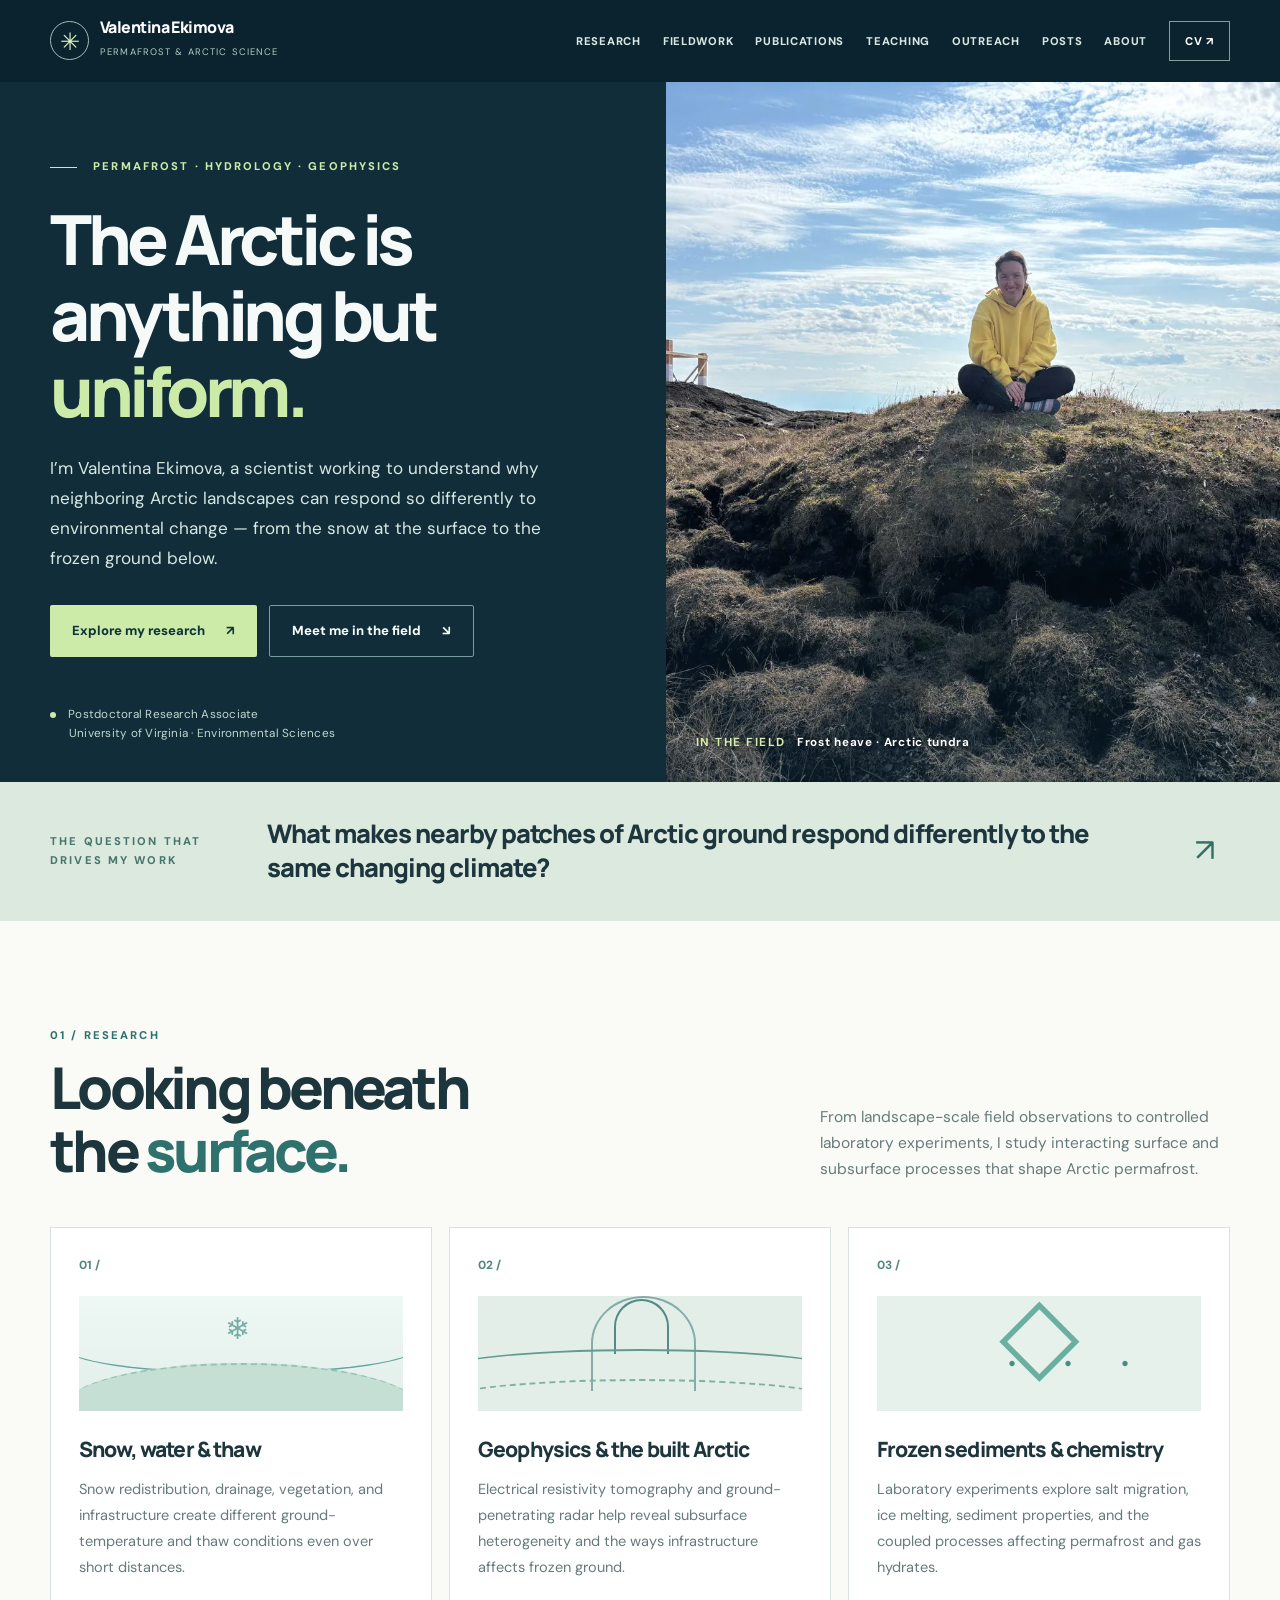
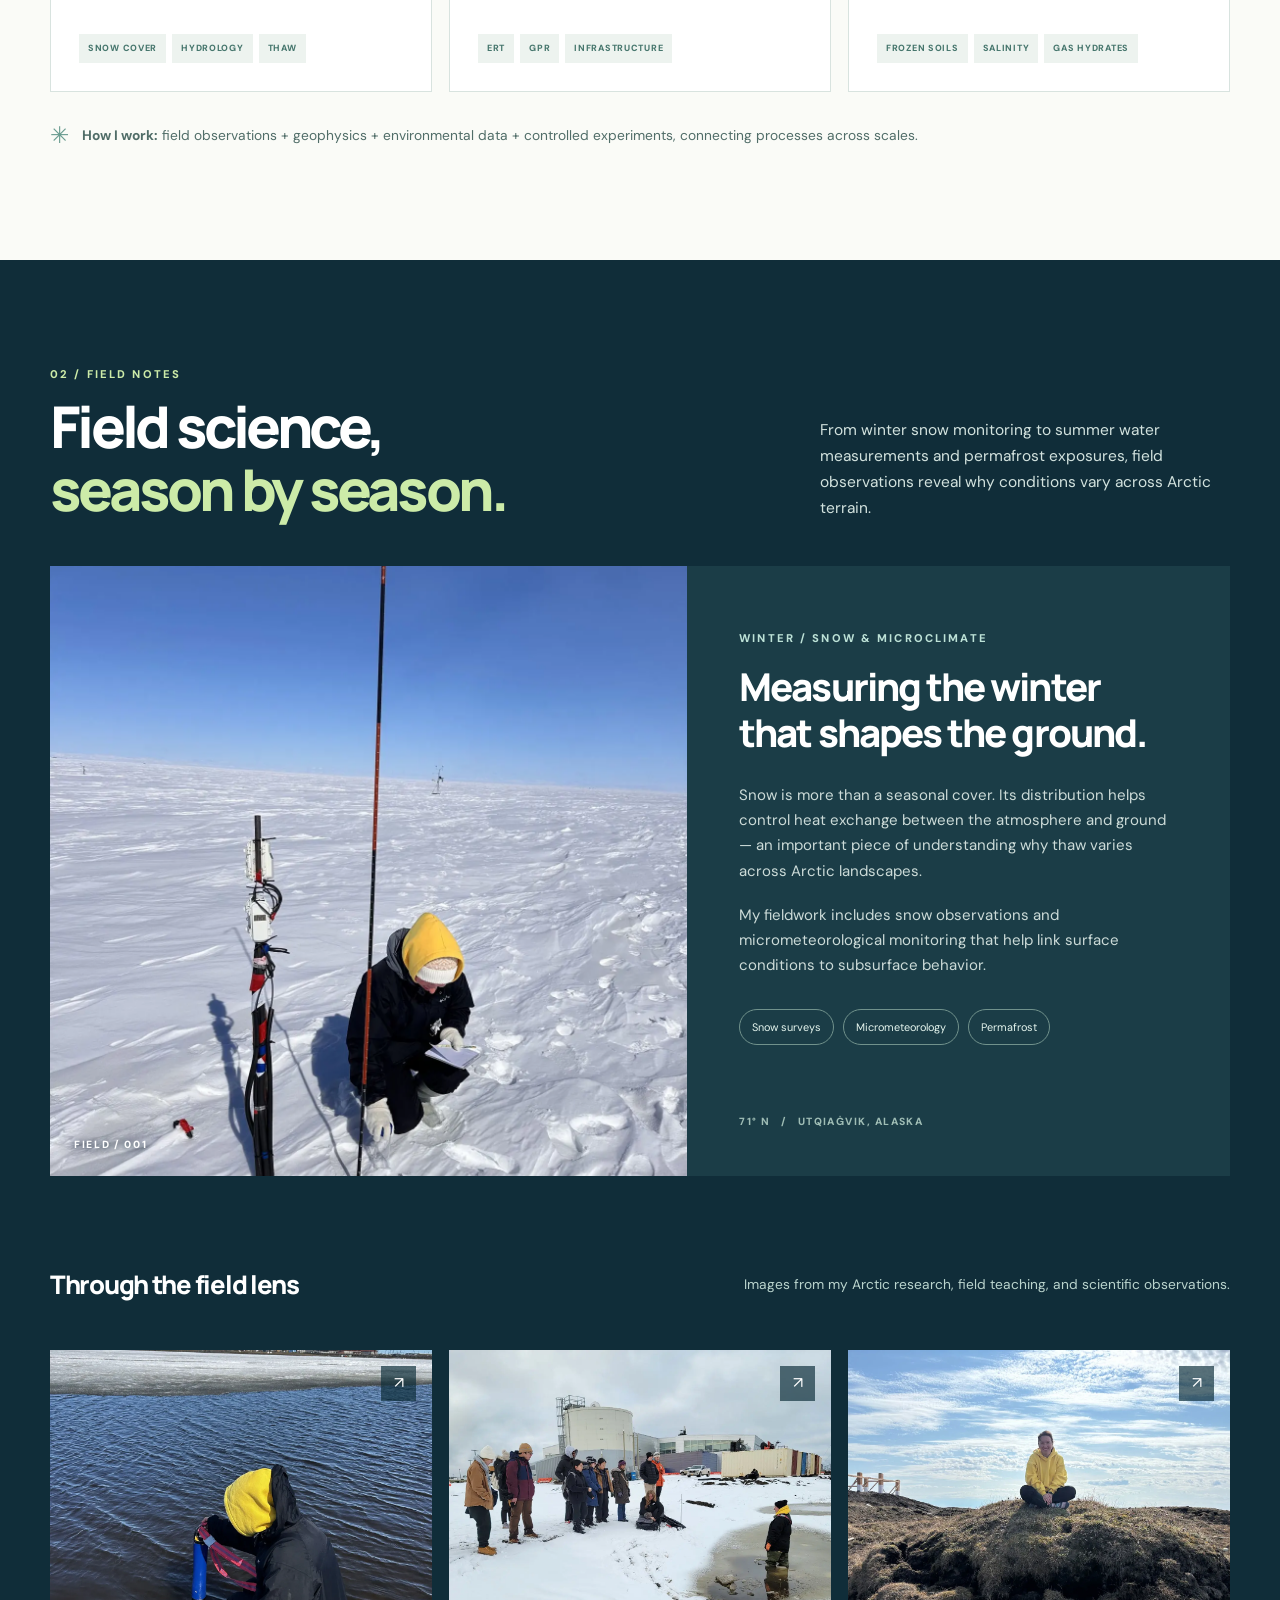
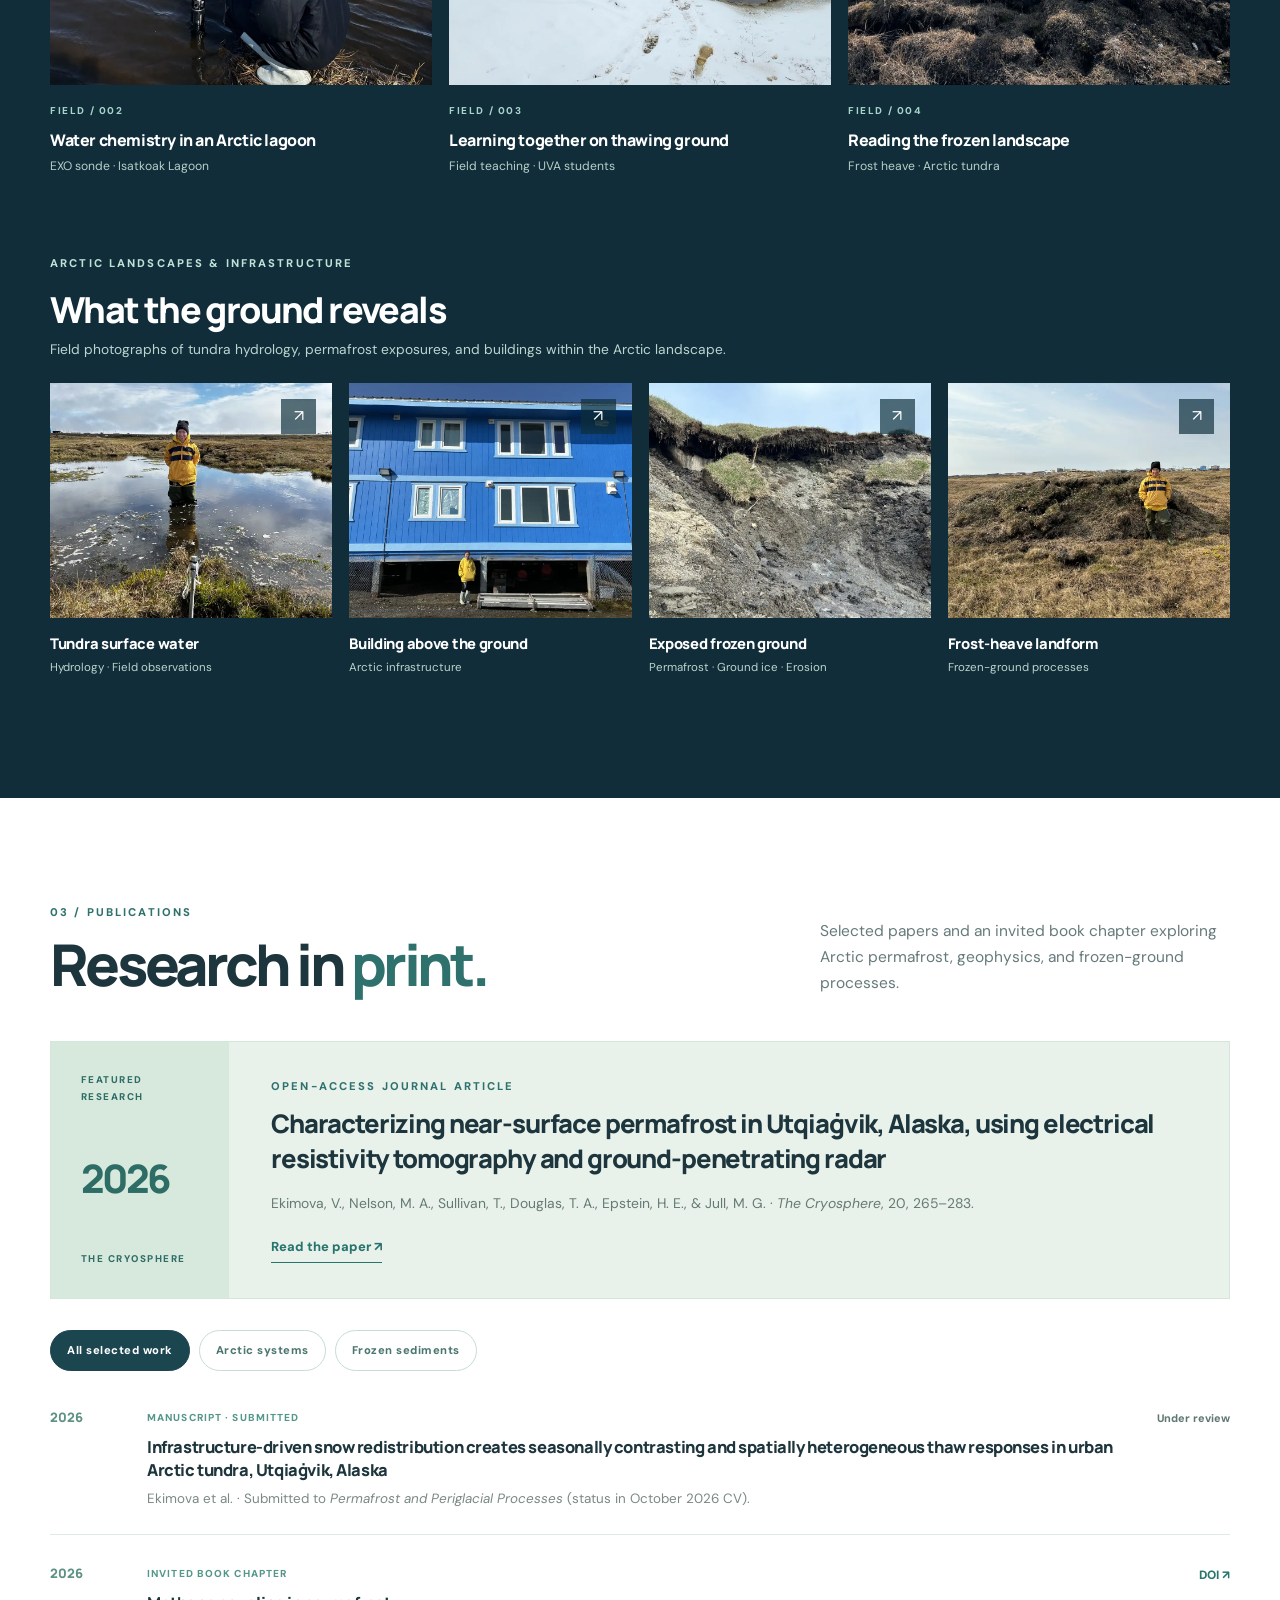
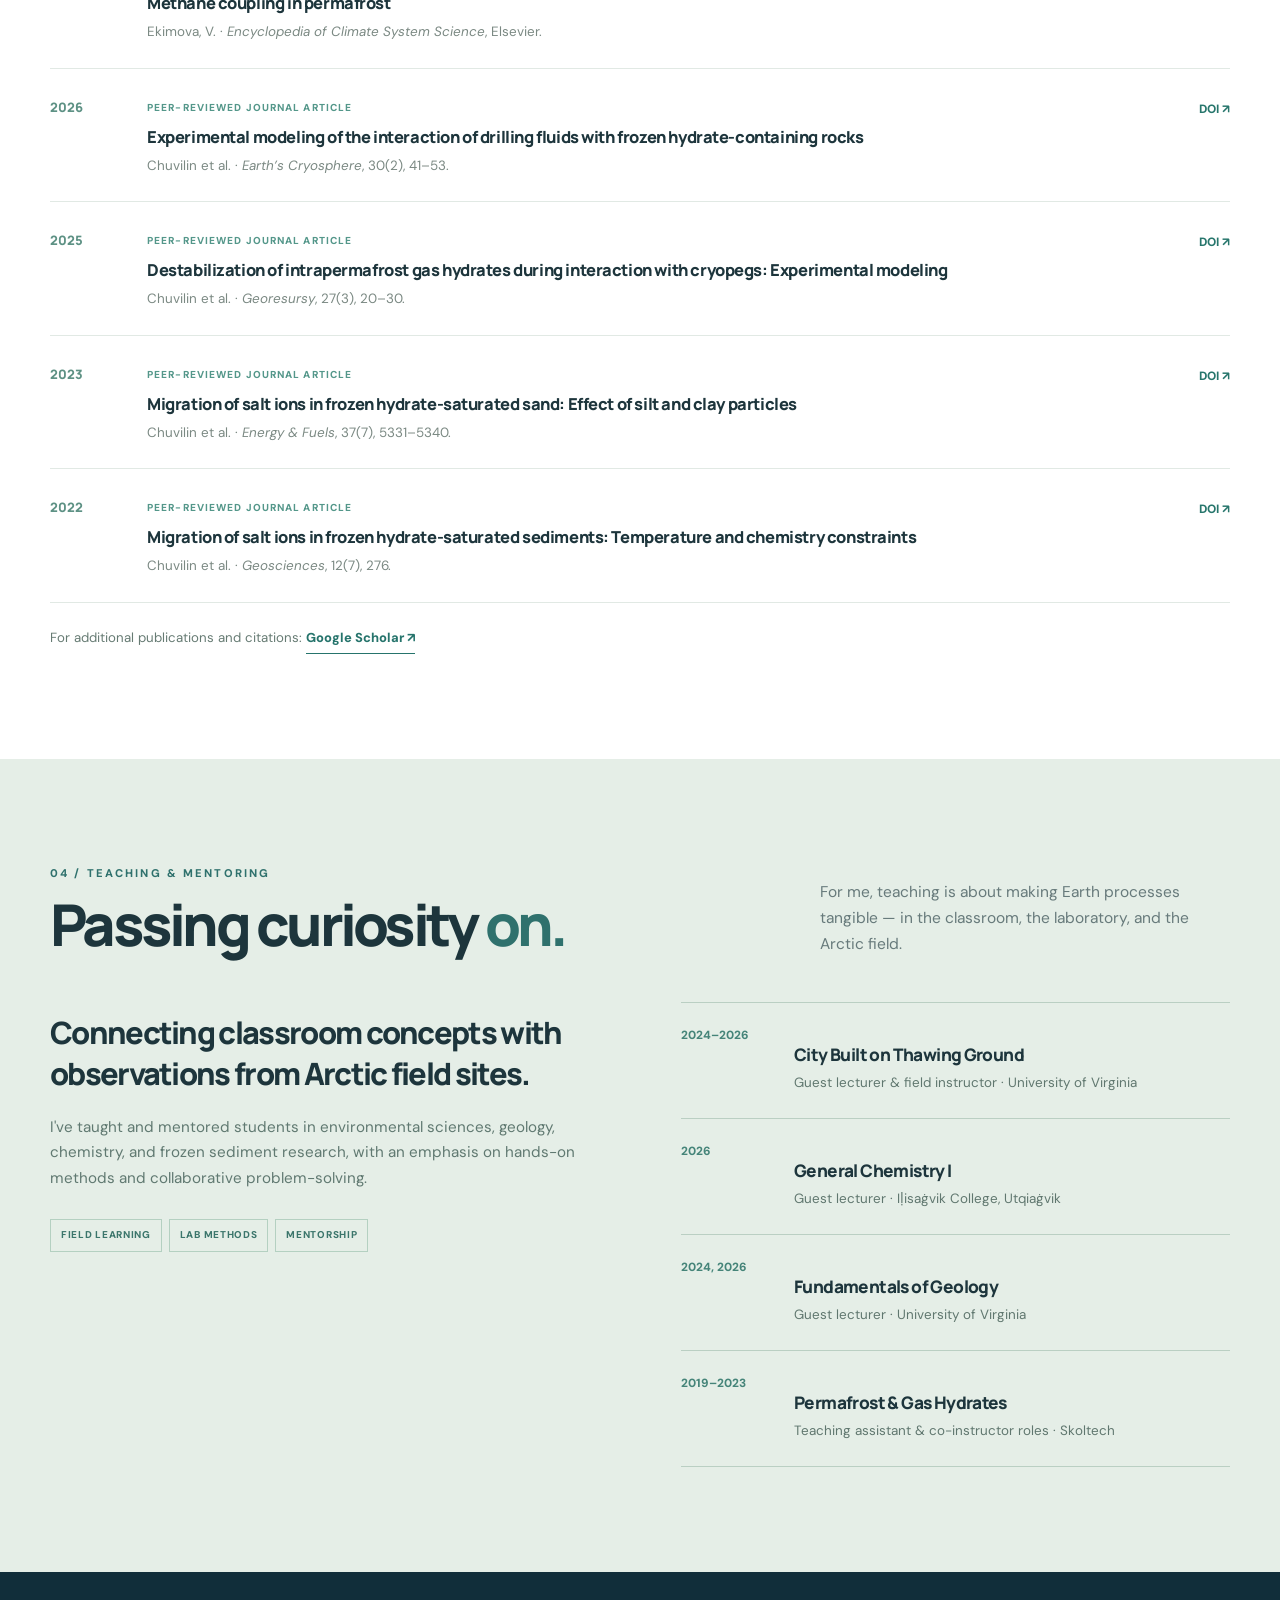
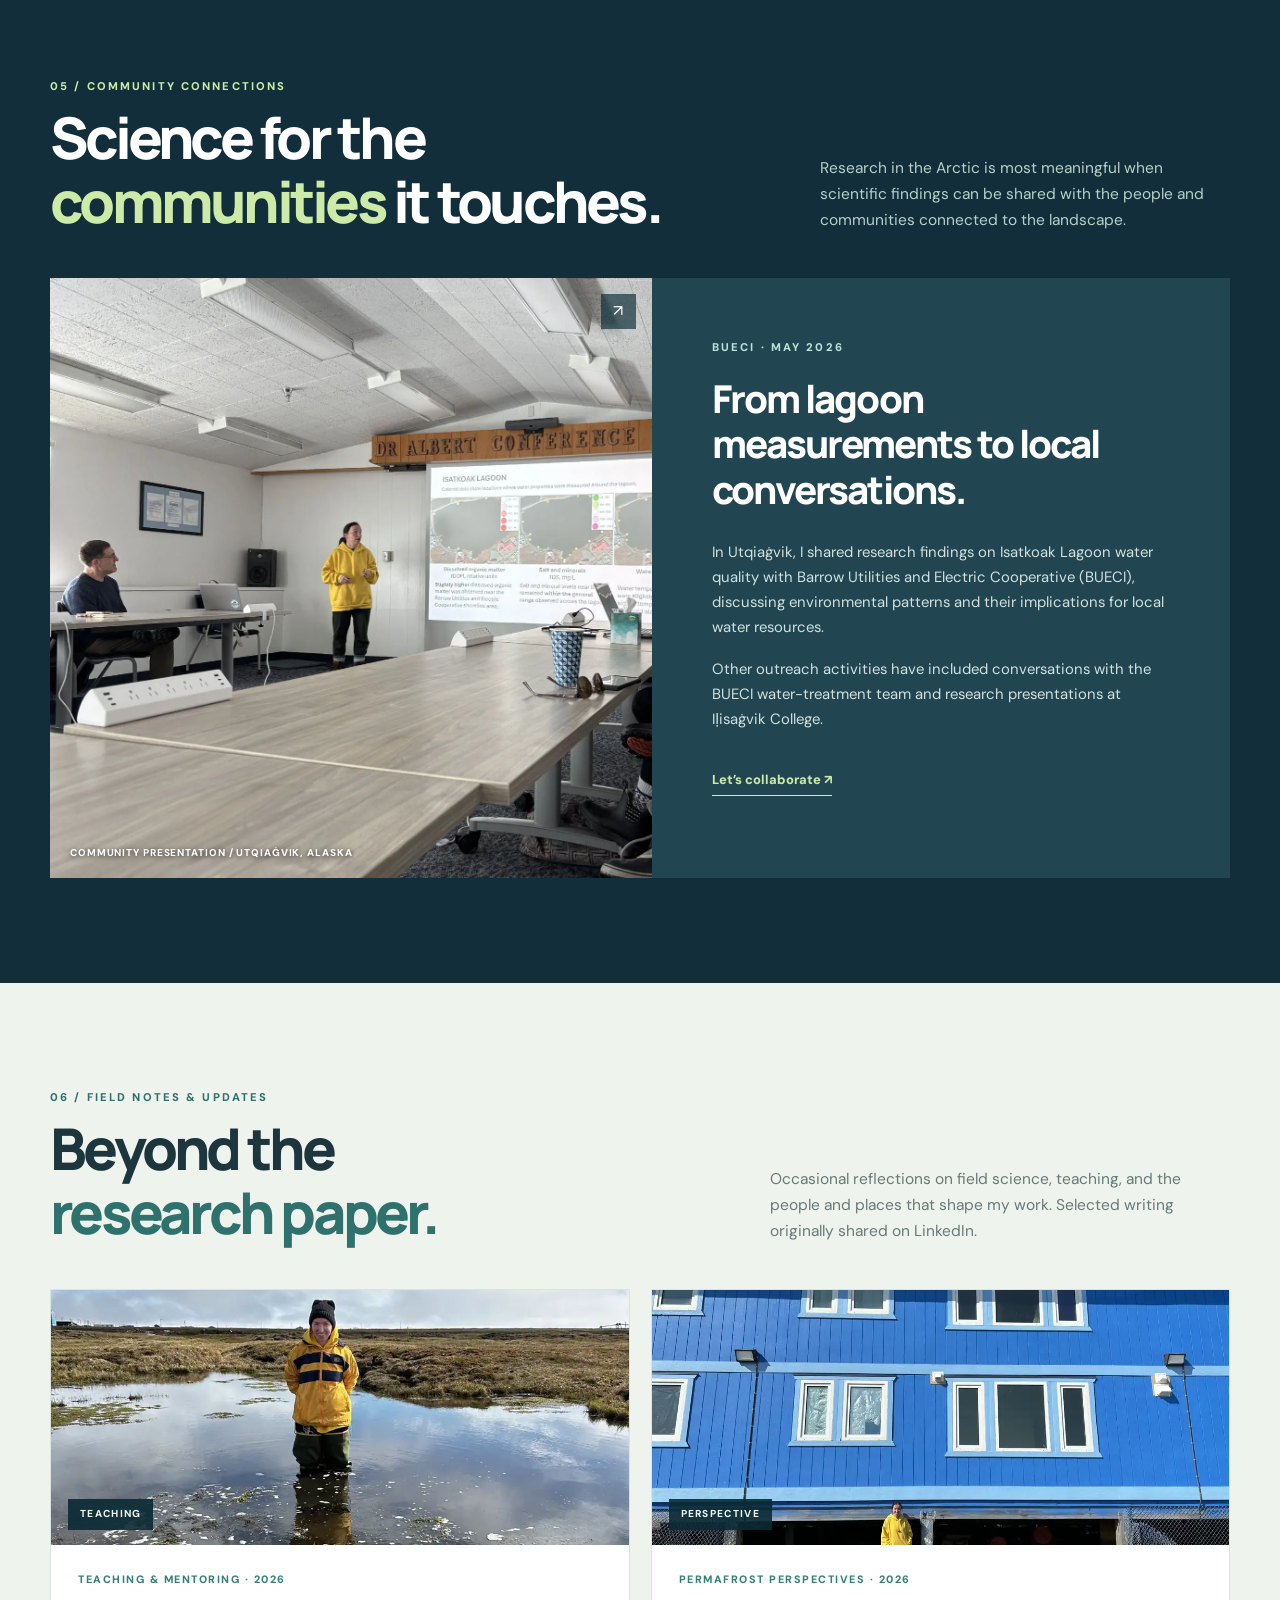
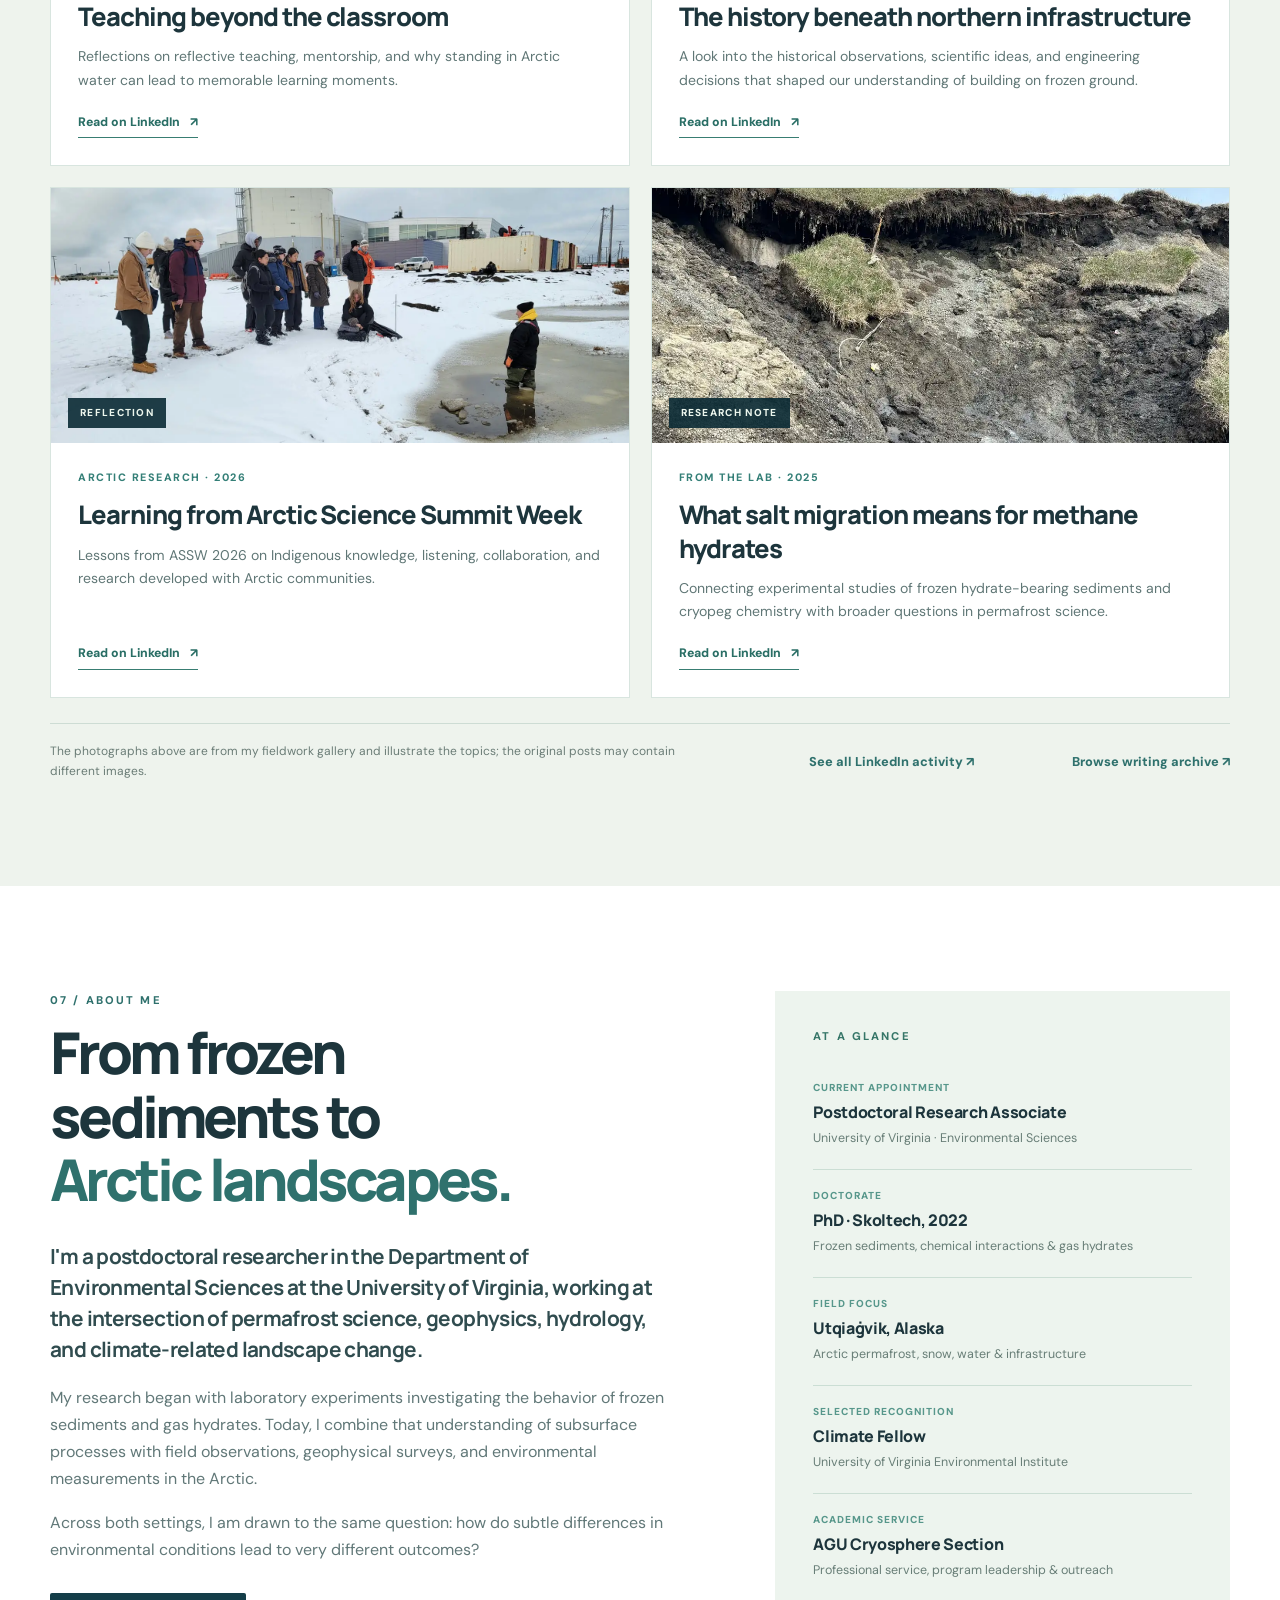
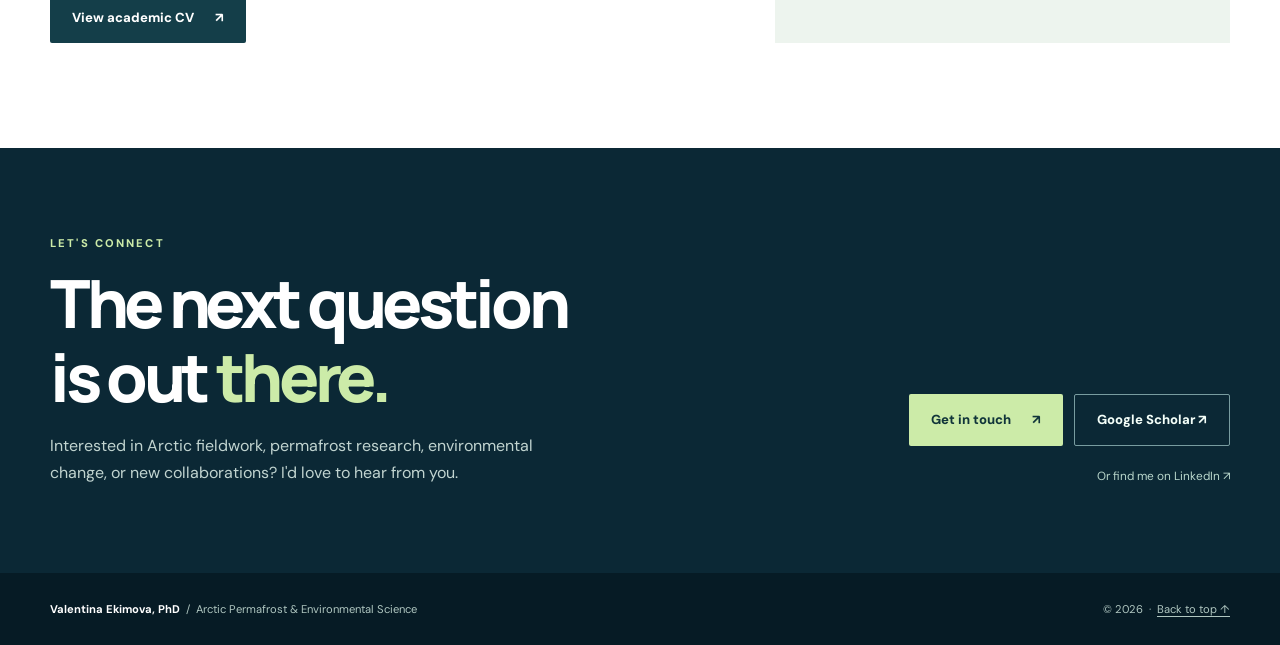
==== commit bd3f2579: "Connect homepage to original posts archive" ====
--- a/index.html
+++ b/index.html
@@ -23,7 +23,7 @@
       </a>
       <button class="menu-toggle" type="button" aria-expanded="false" aria-controls="main-nav">Menu <span aria-hidden="true">☰</span></button>
       <nav id="main-nav" aria-label="Main navigation">
-        <a href="#research">Research</a><a href="#fieldwork">Fieldwork</a><a href="#publications">Publications</a><a href="#teaching">Teaching</a><a href="#outreach">Outreach</a><a href="#updates">Updates</a><a href="#about">About</a><a class="nav-cv" href="cv.html">CV <span aria-hidden="true">↗</span></a>
+        <a href="#research">Research</a><a href="#fieldwork">Fieldwork</a><a href="#publications">Publications</a><a href="#teaching">Teaching</a><a href="#outreach">Outreach</a><a href="posts.html">Posts</a><a href="#about">About</a><a class="nav-cv" href="cv.html">CV <span aria-hidden="true">↗</span></a>
       </nav>
     </div>
   </header>
@@ -102,7 +102,7 @@
         <article class="note-card"><a class="note-image" href="https://www.linkedin.com/posts/valentina-ekimova-0524a8123_arcticresearch-permafrost-cryosphere-activity-7449658843644547072-E_X9" target="_blank" rel="noopener noreferrer" aria-label="Read LinkedIn post: Learning from Arctic Science Summit Week"><img src="assets/field-teaching.webp" loading="lazy" alt="Field teaching alongside snow and surface water in an Arctic community."><span class="note-photo-label">REFLECTION</span></a><div class="note-body"><p class="note-kicker">ARCTIC RESEARCH · 2026</p><h3>Learning from Arctic Science Summit Week</h3><p class="note-summary">Lessons from ASSW 2026 on Indigenous knowledge, listening, collaboration, and research developed with Arctic communities.</p><a class="note-link" href="https://www.linkedin.com/posts/valentina-ekimova-0524a8123_arcticresearch-permafrost-cryosphere-activity-7449658843644547072-E_X9" target="_blank" rel="noopener noreferrer">Read on LinkedIn <span aria-hidden="true">↗</span></a></div></article>
         <article class="note-card"><a class="note-image" href="https://www.linkedin.com/posts/valentina-ekimova-0524a8123_permafrost-arctic-methanehydrates-activity-7387518387955916801-S4tD" target="_blank" rel="noopener noreferrer" aria-label="Read LinkedIn post: What salt migration means for methane hydrates"><img src="assets/permafrost-exposure.webp" loading="lazy" alt="Exposed soil and frozen-ground layers in Arctic tundra."><span class="note-photo-label">RESEARCH NOTE</span></a><div class="note-body"><p class="note-kicker">FROM THE LAB · 2025</p><h3>What salt migration means for methane hydrates</h3><p class="note-summary">Connecting experimental studies of frozen hydrate-bearing sediments and cryopeg chemistry with broader questions in permafrost science.</p><a class="note-link" href="https://www.linkedin.com/posts/valentina-ekimova-0524a8123_permafrost-arctic-methanehydrates-activity-7387518387955916801-S4tD" target="_blank" rel="noopener noreferrer">Read on LinkedIn <span aria-hidden="true">↗</span></a></div></article>
       </div>
-      <div class="notes-footer"><p>The photographs above are from my fieldwork gallery and illustrate the topics; the original posts may contain different images.</p><a href="https://www.linkedin.com/in/valentina-ekimova-0524a8123/" target="_blank" rel="noopener noreferrer">See all LinkedIn activity <span aria-hidden="true">↗</span></a></div>
+      <div class="notes-footer"><p>The photographs above are from my fieldwork gallery and illustrate the topics; the original posts may contain different images.</p><a href="https://www.linkedin.com/in/valentina-ekimova-0524a8123/" target="_blank" rel="noopener noreferrer">See all LinkedIn activity <span aria-hidden="true">↗</span></a><a class="notes-archive-link" href="posts.html" style="margin-left:15px">Browse writing archive ↗</a></div>
     </div></section>
     <section class="section about-section" id="about"><div class="container about-layout"><div><p class="overline teal">07 / ABOUT ME</p><h2>From frozen<br>sediments to<br><em>Arctic landscapes.</em></h2><p class="about-lead">I'm a postdoctoral researcher in the Department of Environmental Sciences at the University of Virginia, working at the intersection of permafrost science, geophysics, hydrology, and climate-related landscape change.</p><p>My research began with laboratory experiments investigating the behavior of frozen sediments and gas hydrates. Today, I combine that understanding of subsurface processes with field observations, geophysical surveys, and environmental measurements in the Arctic.</p><p>Across both settings, I am drawn to the same question: how do subtle differences in environmental conditions lead to very different outcomes?</p><a href="cv.html" class="button button-dark">View academic CV <span aria-hidden="true">↗</span></a></div>
       <aside class="about-facts" aria-label="Academic profile"><p class="tiny-label">AT A GLANCE</p><div><small>CURRENT APPOINTMENT</small><strong>Postdoctoral Research Associate</strong><span>University of Virginia · Environmental Sciences</span></div><div><small>DOCTORATE</small><strong>PhD · Skoltech, 2022</strong><span>Frozen sediments, chemical interactions &amp; gas hydrates</span></div><div><small>FIELD FOCUS</small><strong>Utqiaġvik, Alaska</strong><span>Arctic permafrost, snow, water &amp; infrastructure</span></div><div><small>SELECTED RECOGNITION</small><strong>Climate Fellow</strong><span>University of Virginia Environmental Institute</span></div><div><small>ACADEMIC SERVICE</small><strong>AGU Cryosphere Section</strong><span>Professional service, program leadership &amp; outreach</span></div></aside>
--- a/styles.css
+++ b/styles.css
@@ -34,4 +34,30 @@
 .landscape-tile strong{display:block;font:800 .92rem/1.3 var(--head);letter-spacing:-.02em}
 .landscape-tile small{display:block;margin-top:5px;color:#bcd4cc;font-size:.72rem}
 @media(max-width:900px){.landscape-grid{grid-template-columns:repeat(2,minmax(0,1fr))}.landscape-tile .photo-open img{height:270px}}
-@media(max-width:600px){.landscape-grid{grid-template-columns:1fr;gap:15px}.landscape-tile .photo-open img{height:300px}.landscape-heading{margin-top:48px}}+@media(max-width:600px){.landscape-grid{grid-template-columns:1fr;gap:15px}.landscape-tile .photo-open img{height:300px}.landscape-heading{margin-top:48px}}
+/* Selected research notes and LinkedIn writing */
+.notes-section{background:#eef3ed}
+.notes-section .section-summary{max-width:460px}
+.notes-grid{display:grid;grid-template-columns:repeat(2,minmax(0,1fr));gap:21px}
+.note-card{display:flex;flex-direction:column;min-width:0;background:#fff;border:1px solid #d8e5df;transition:transform .2s,box-shadow .2s}
+.note-card:hover{transform:translateY(-4px);box-shadow:0 18px 46px #0b2b2e13}
+.note-image{position:relative;display:block;overflow:hidden;background:#bdd5d0}
+.note-image img{width:100%;height:255px;object-fit:cover;transition:transform .3s}
+.note-card:hover .note-image img{transform:scale(1.025)}
+.note-card:nth-child(1) .note-image img{object-position:center 40%}
+.note-card:nth-child(2) .note-image img{object-position:center 55%}
+.note-card:nth-child(3) .note-image img{object-position:center 45%}
+.note-card:nth-child(4) .note-image img{object-position:center 47%}
+.note-photo-label{position:absolute;left:17px;bottom:15px;background:#0b2b35e6;color:#ecf6ed;padding:7px 12px;font-size:.63rem;letter-spacing:.13em;font-weight:800}
+.note-body{display:flex;flex-direction:column;flex:1;padding:25px 27px 27px}
+.note-kicker{color:#347f77;font-size:.67rem;letter-spacing:.14em;font-weight:800}
+.note-body h3{font:800 clamp(1.36rem,2vw,1.75rem)/1.3 var(--head);letter-spacing:-.04em;margin:12px 0}
+.note-body .note-summary{font-size:.88rem;color:#607776;line-height:1.65;margin:0 0 20px}
+.note-link{align-self:flex-start;display:inline-flex;gap:10px;border-bottom:1px solid #387d72;padding-bottom:5px;font-size:.77rem;font-weight:800;color:#296e65;margin-top:auto}
+.note-link:hover{color:#103e3a}
+.notes-footer{display:flex;align-items:center;justify-content:space-between;gap:26px;margin-top:25px;padding-top:17px;border-top:1px solid #cddcd4}
+.notes-footer p{max-width:675px;color:#6b7d77;font-size:.75rem}
+.notes-footer a{flex-shrink:0;font-size:.8rem;font-weight:800;color:#2f716d}
+.notes-footer a:hover{text-decoration:underline}
+@media(max-width:850px){.note-image img{height:225px}.note-body{padding:22px}.notes-footer{align-items:start;flex-direction:column;gap:12px}}
+@media(max-width:600px){.notes-grid{grid-template-columns:1fr;gap:18px}.note-image img{height:250px}.note-card{max-width:540px}.note-body{padding:23px}}
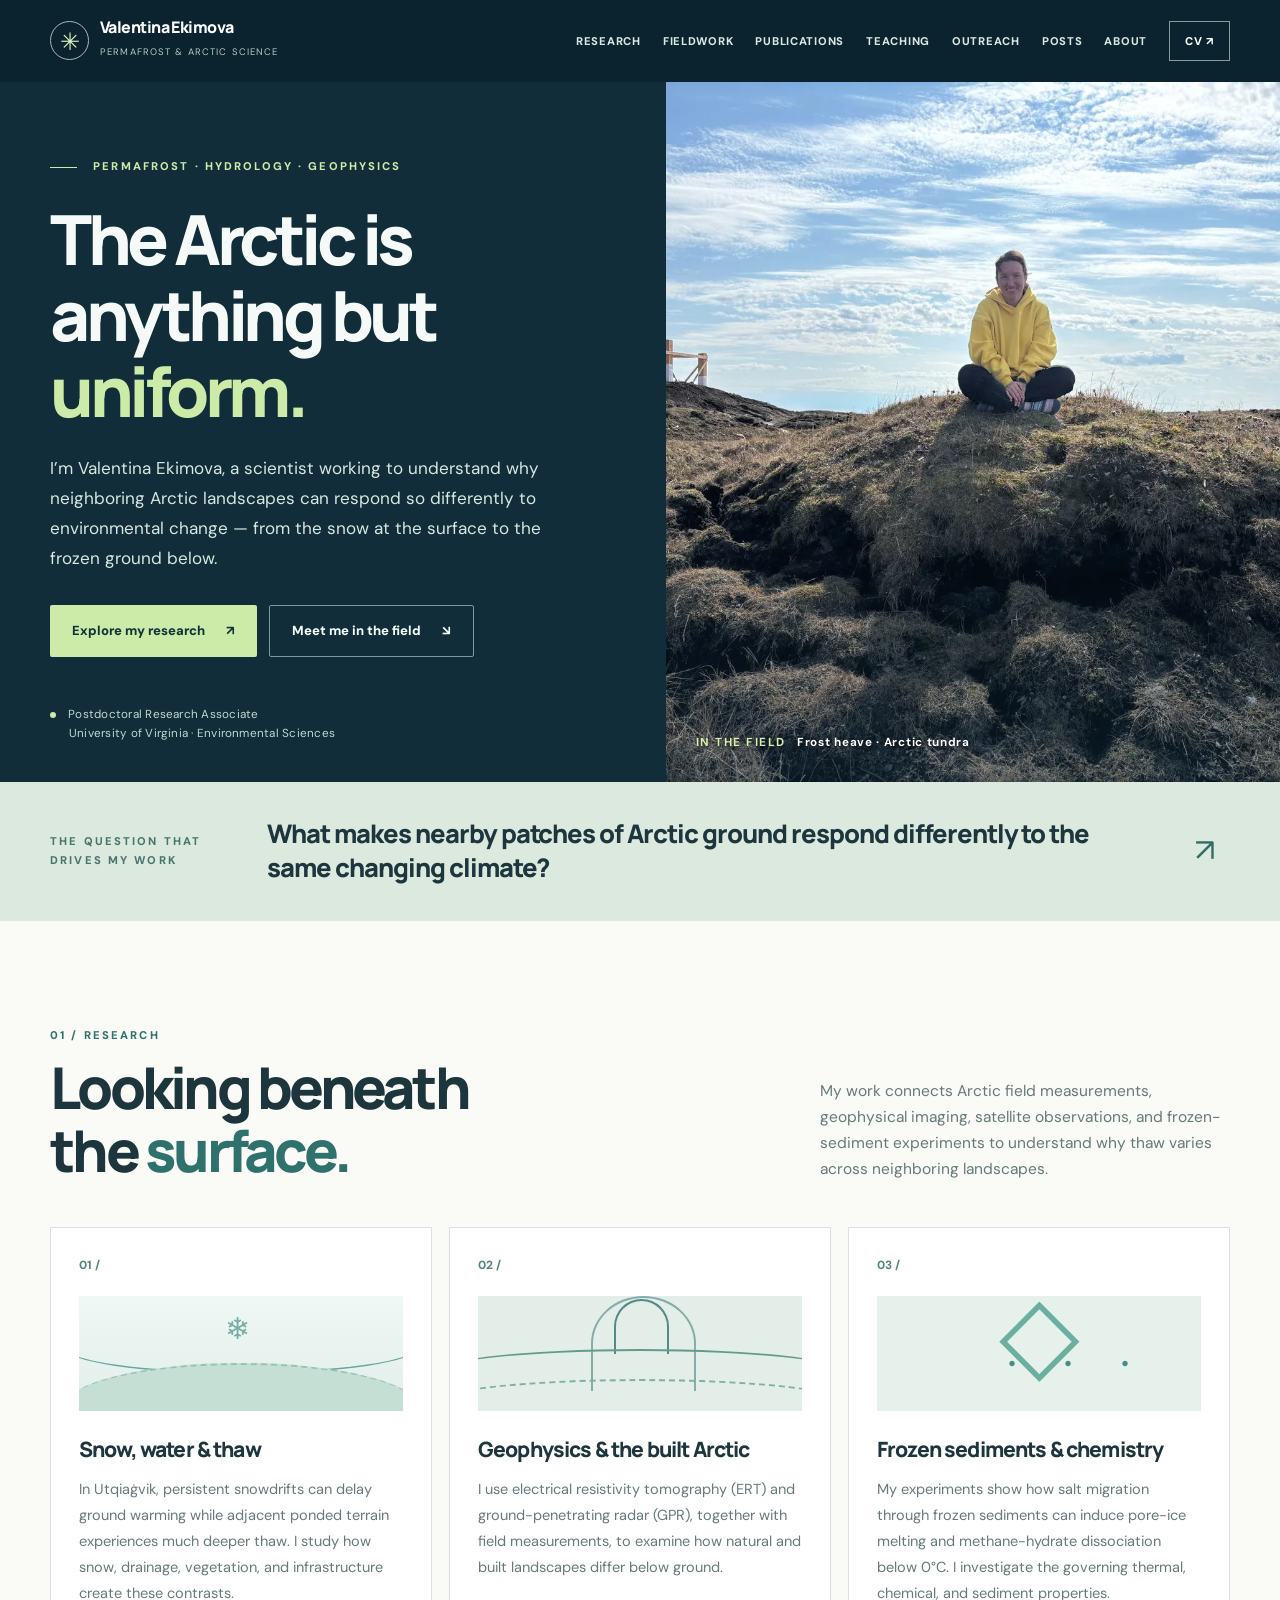
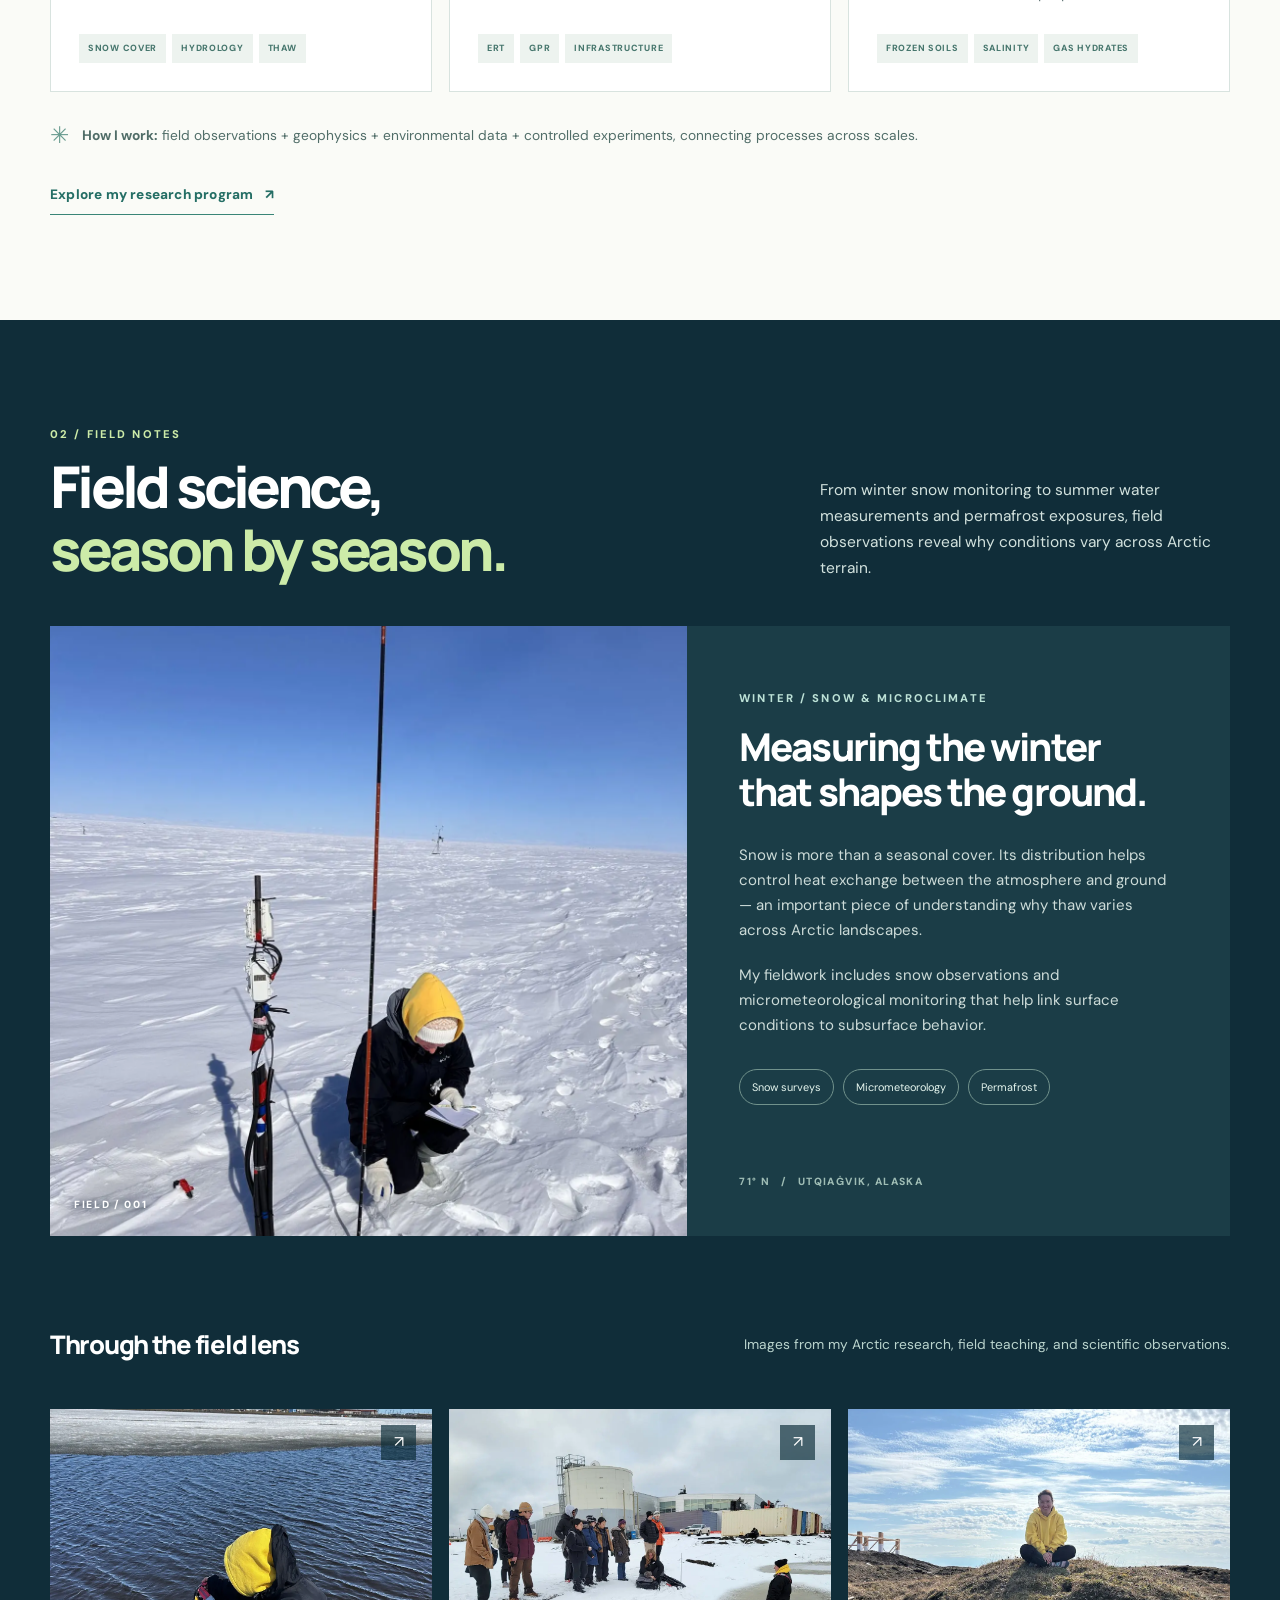
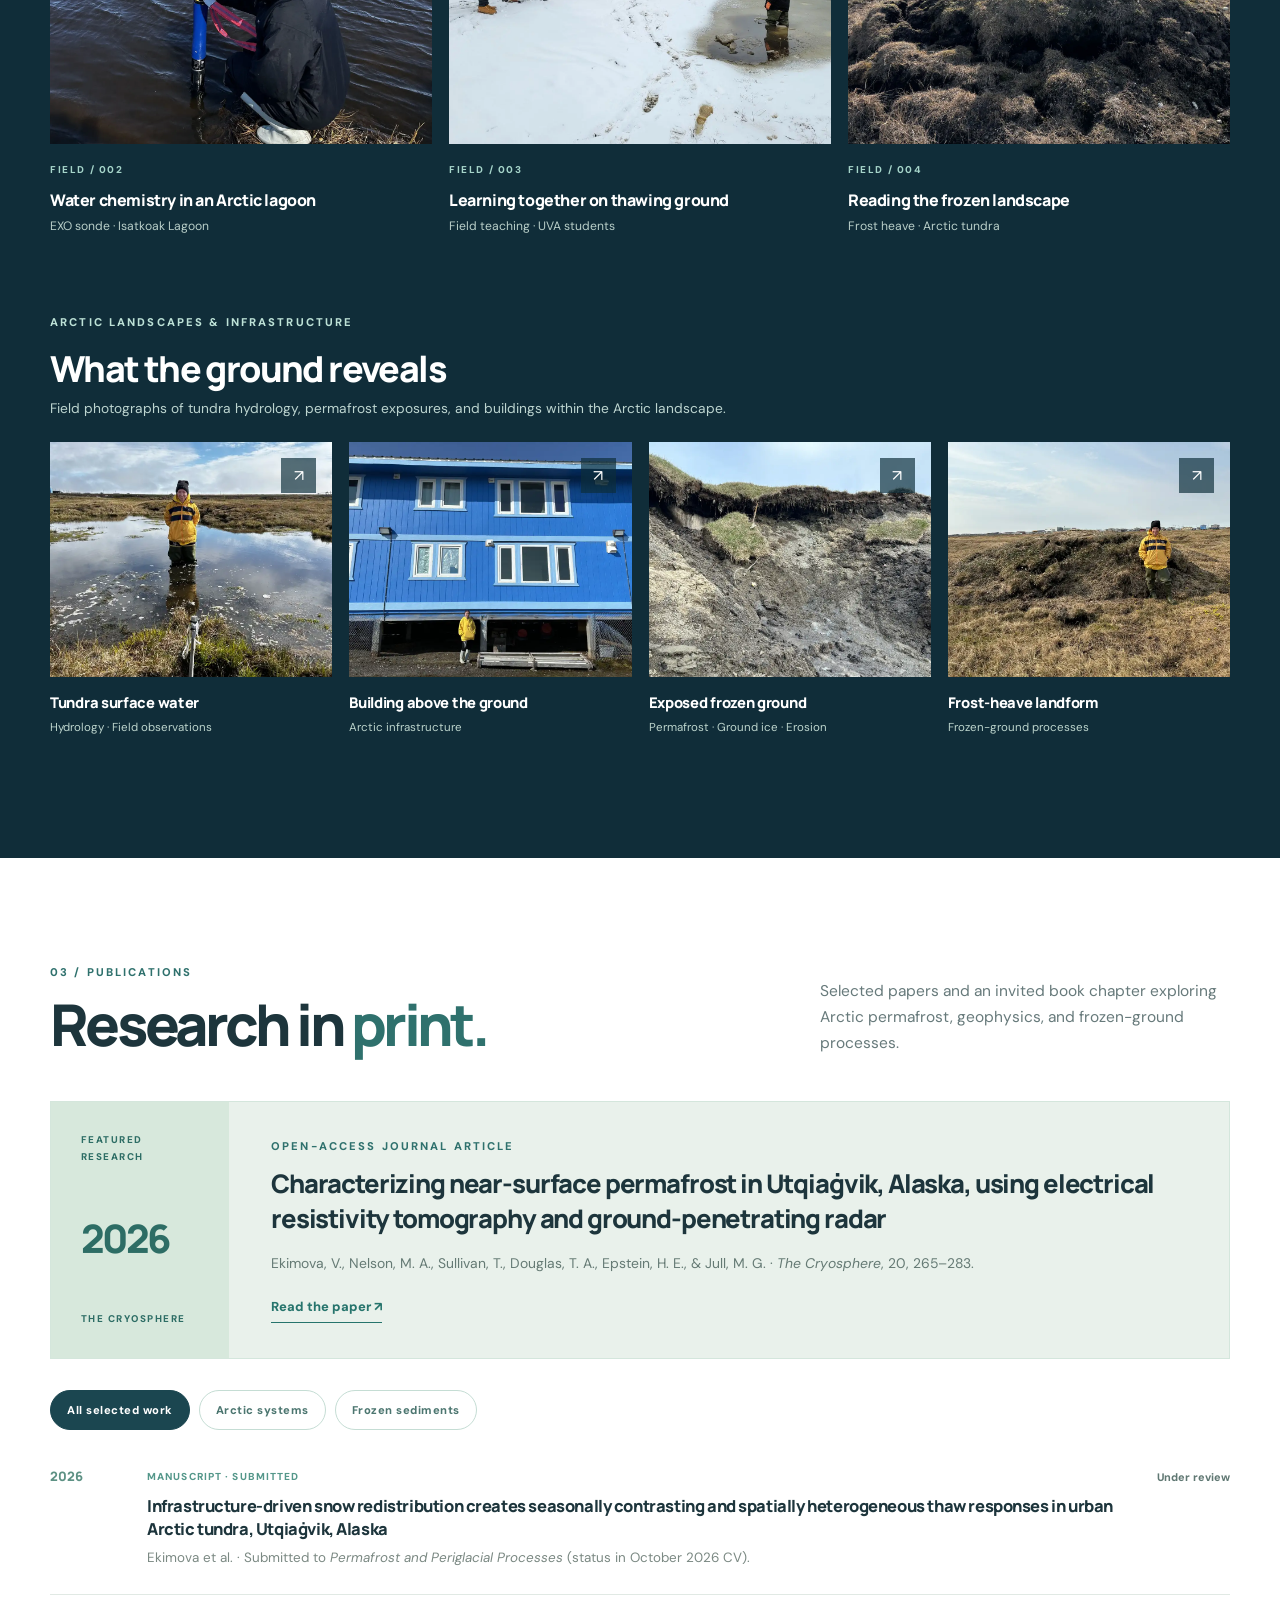
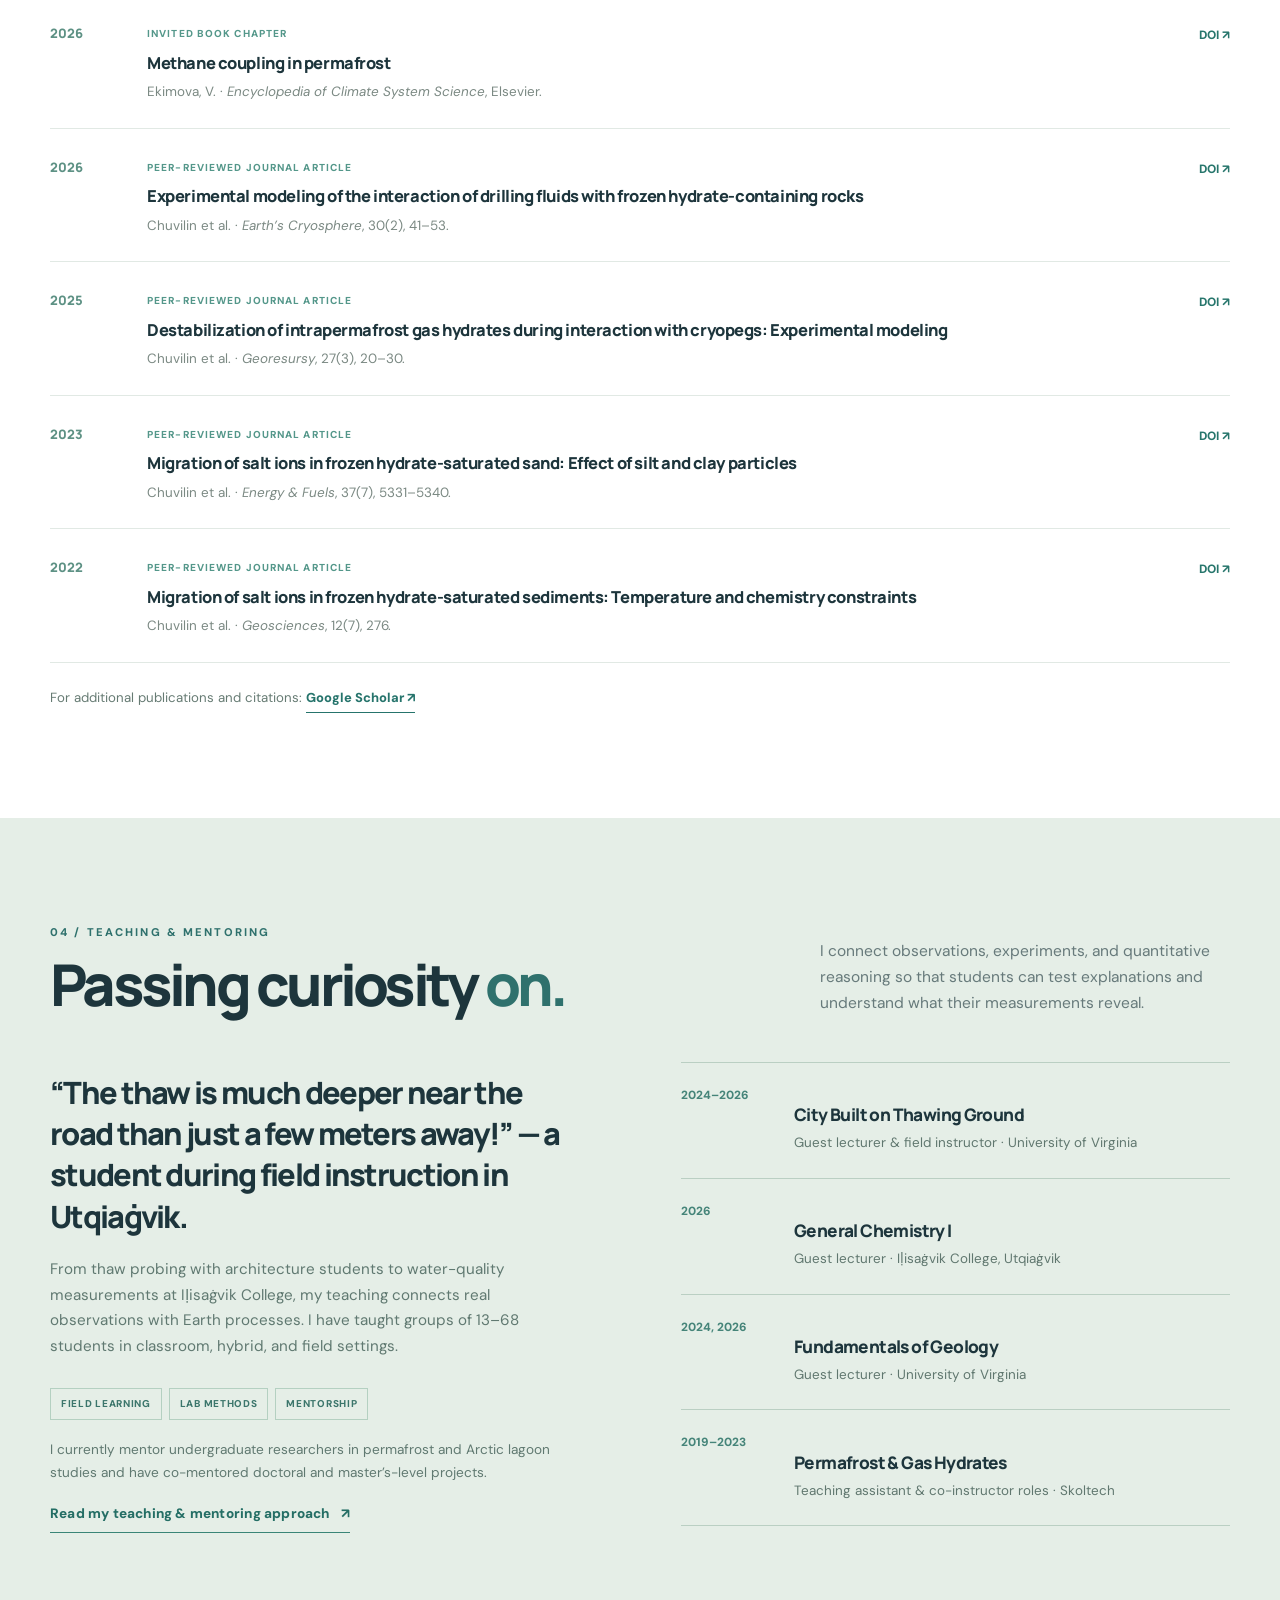
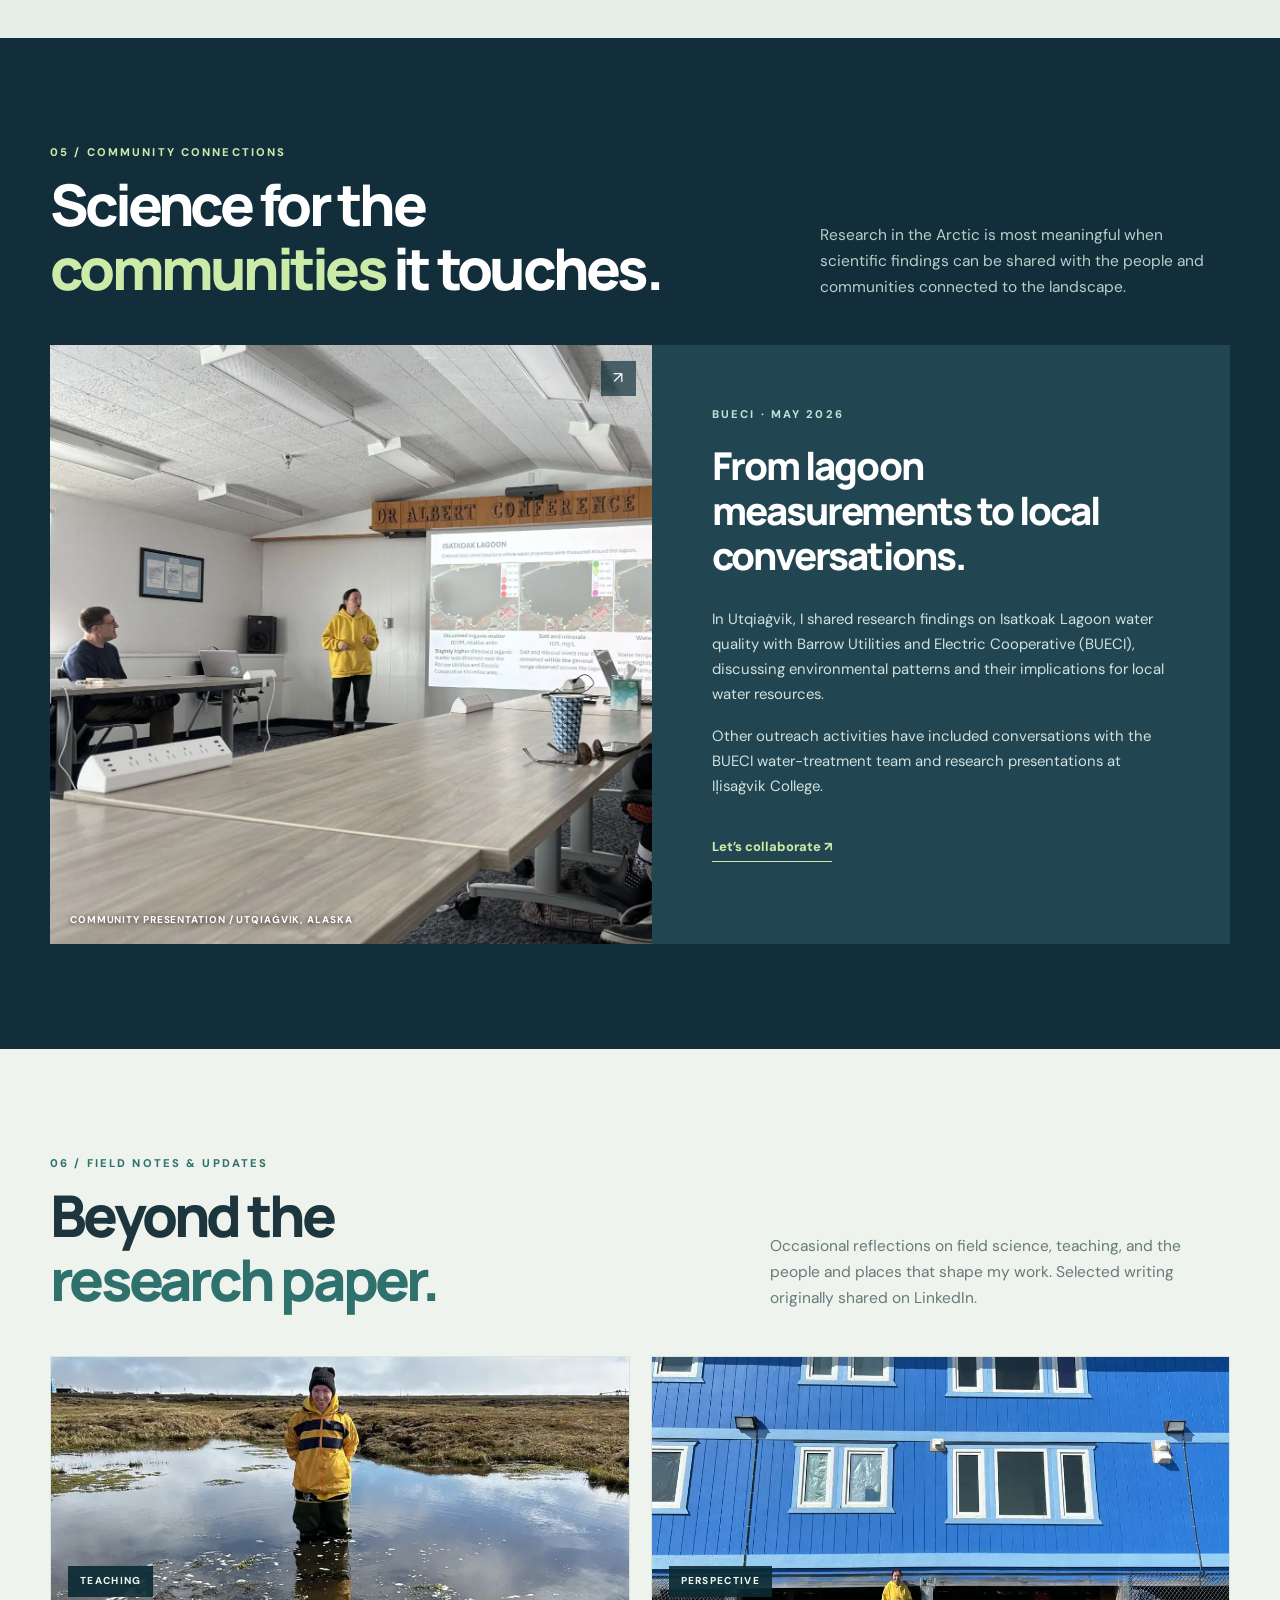
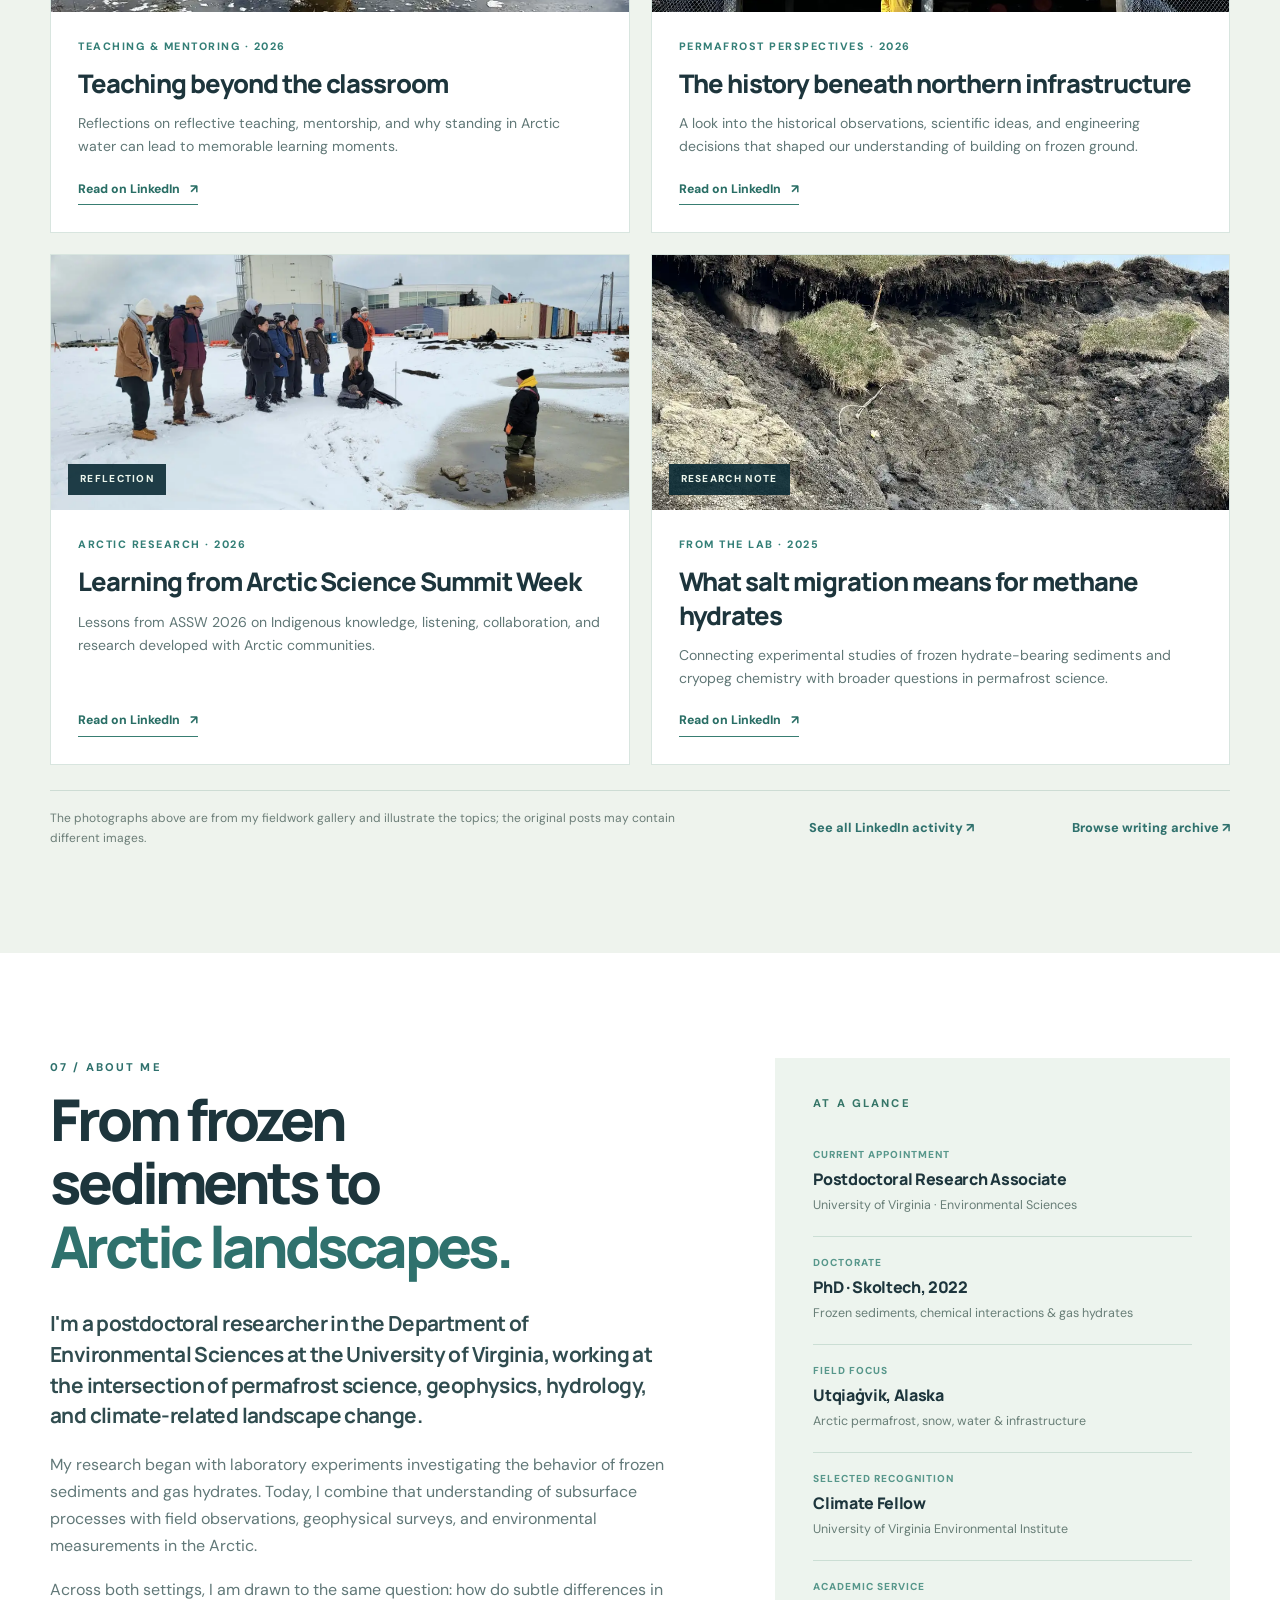
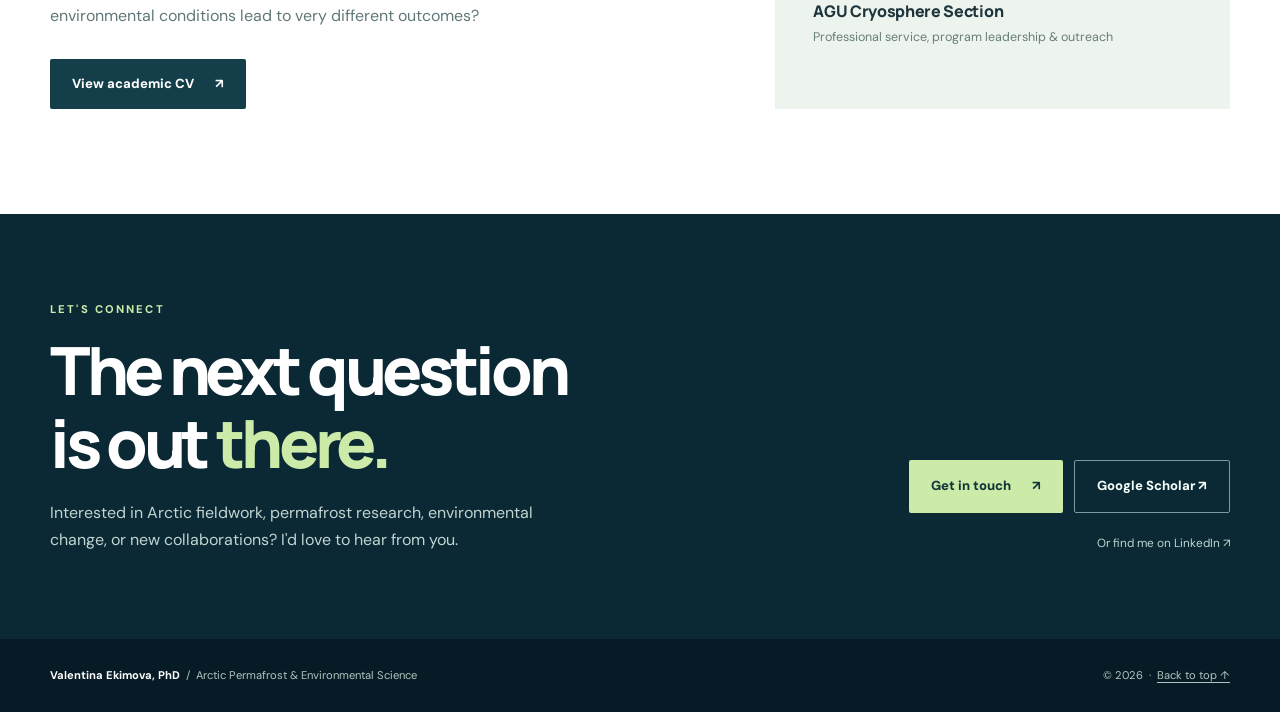
==== commit aada662d: "Expand permafrost research and teaching portfolio with detailed academic pages" ====
--- a/index.html
+++ b/index.html
@@ -42,13 +42,14 @@
     <div class="north-banner"><div class="container north-inner"><span class="tiny-label">THE QUESTION THAT DRIVES MY WORK</span><p>What makes nearby patches of Arctic ground respond differently to the same changing climate?</p><a href="#research" aria-label="Explore my research">↗</a></div></div>
     <section class="section research-section" id="research">
       <div class="container">
-        <div class="section-head"><div><p class="overline teal">01 / RESEARCH</p><h2>Looking beneath<br>the <em>surface.</em></h2></div><p class="section-summary">From landscape-scale field observations to controlled laboratory experiments, I study interacting surface and subsurface processes that shape Arctic permafrost.</p></div>
+        <div class="section-head"><div><p class="overline teal">01 / RESEARCH</p><h2>Looking beneath<br>the <em>surface.</em></h2></div><p class="section-summary">My work connects Arctic field measurements, geophysical imaging, satellite observations, and frozen-sediment experiments to understand why thaw varies across neighboring landscapes.</p></div>
         <div class="research-grid">
-          <article class="research-card"><div class="research-number">01 /</div><div class="research-art art-snow" aria-hidden="true"><span class="snow-cloud">❄</span><span class="snowline"></span><span class="groundline"></span></div><h3>Snow, water &amp; thaw</h3><p>Snow redistribution, drainage, vegetation, and infrastructure create different ground-temperature and thaw conditions even over short distances.</p><div class="chipline"><span>SNOW COVER</span><span>HYDROLOGY</span><span>THAW</span></div></article>
-          <article class="research-card"><div class="research-number">02 /</div><div class="research-art art-geophysics" aria-hidden="true"><span class="radar-arc one"></span><span class="radar-arc two"></span><span class="stratum one"></span><span class="stratum two"></span></div><h3>Geophysics &amp; the built Arctic</h3><p>Electrical resistivity tomography and ground-penetrating radar help reveal subsurface heterogeneity and the ways infrastructure affects frozen ground.</p><div class="chipline"><span>ERT</span><span>GPR</span><span>INFRASTRUCTURE</span></div></article>
-          <article class="research-card"><div class="research-number">03 /</div><div class="research-art art-crystal" aria-hidden="true"><span class="crystal-symbol">◇</span><span class="small-molecules">• &nbsp; • &nbsp; •</span></div><h3>Frozen sediments &amp; chemistry</h3><p>Laboratory experiments explore salt migration, ice melting, sediment properties, and the coupled processes affecting permafrost and gas hydrates.</p><div class="chipline"><span>FROZEN SOILS</span><span>SALINITY</span><span>GAS HYDRATES</span></div></article>
+          <article class="research-card"><div class="research-number">01 /</div><div class="research-art art-snow" aria-hidden="true"><span class="snow-cloud">❄</span><span class="snowline"></span><span class="groundline"></span></div><h3>Snow, water &amp; thaw</h3><p>In Utqiaġvik, persistent snowdrifts can delay ground warming while adjacent ponded terrain experiences much deeper thaw. I study how snow, drainage, vegetation, and infrastructure create these contrasts.</p><div class="chipline"><span>SNOW COVER</span><span>HYDROLOGY</span><span>THAW</span></div></article>
+          <article class="research-card"><div class="research-number">02 /</div><div class="research-art art-geophysics" aria-hidden="true"><span class="radar-arc one"></span><span class="radar-arc two"></span><span class="stratum one"></span><span class="stratum two"></span></div><h3>Geophysics &amp; the built Arctic</h3><p>I use electrical resistivity tomography (ERT) and ground-penetrating radar (GPR), together with field measurements, to examine how natural and built landscapes differ below ground.</p><div class="chipline"><span>ERT</span><span>GPR</span><span>INFRASTRUCTURE</span></div></article>
+          <article class="research-card"><div class="research-number">03 /</div><div class="research-art art-crystal" aria-hidden="true"><span class="crystal-symbol">◇</span><span class="small-molecules">• &nbsp; • &nbsp; •</span></div><h3>Frozen sediments &amp; chemistry</h3><p>My experiments show how salt migration through frozen sediments can induce pore-ice melting and methane-hydrate dissociation below 0°C. I investigate the governing thermal, chemical, and sediment properties.</p><div class="chipline"><span>FROZEN SOILS</span><span>SALINITY</span><span>GAS HYDRATES</span></div></article>
         </div>
         <div class="research-footnote"><span class="small-star" aria-hidden="true">✳</span><span><strong>How I work:</strong> field observations + geophysics + environmental data + controlled experiments, connecting processes across scales.</span></div>
+        <a href="research.html" class="feature-link">Explore my research program <span aria-hidden="true">↗</span></a>
       </div>
     </section>
     <section class="section field-section" id="fieldwork"><div class="container">
@@ -86,8 +87,8 @@
       <p class="pub-foot">For additional publications and citations: <a href="https://scholar.google.com/citations?user=jKWFds0AAAAJ&amp;hl=en" target="_blank" rel="noopener noreferrer" class="text-arrow">Google Scholar ↗</a></p>
     </div></section>
     <section class="section teaching-section" id="teaching"><div class="container">
-      <div class="section-head"><div><p class="overline teal">04 / TEACHING &amp; MENTORING</p><h2>Passing curiosity <em>on.</em></h2></div><p class="section-summary">For me, teaching is about making Earth processes tangible — in the classroom, the laboratory, and the Arctic field.</p></div>
-      <div class="teaching-layout"><div class="teaching-copy"><blockquote>Connecting classroom concepts with observations from Arctic field sites.</blockquote><p>I've taught and mentored students in environmental sciences, geology, chemistry, and frozen sediment research, with an emphasis on hands-on methods and collaborative problem-solving.</p><div class="teach-tags"><span>FIELD LEARNING</span><span>LAB METHODS</span><span>MENTORSHIP</span></div></div>
+      <div class="section-head"><div><p class="overline teal">04 / TEACHING &amp; MENTORING</p><h2>Passing curiosity <em>on.</em></h2></div><p class="section-summary">I connect observations, experiments, and quantitative reasoning so that students can test explanations and understand what their measurements reveal.</p></div>
+      <div class="teaching-layout"><div class="teaching-copy"><blockquote>“The thaw is much deeper near the road than just a few meters away!” — a student during field instruction in Utqiaġvik.</blockquote><p>From thaw probing with architecture students to water-quality measurements at Iḷisaġvik College, my teaching connects real observations with Earth processes. I have taught groups of 13–68 students in classroom, hybrid, and field settings.</p><div class="teach-tags"><span>FIELD LEARNING</span><span>LAB METHODS</span><span>MENTORSHIP</span></div><p class="teaching-subline">I currently mentor undergraduate researchers in permafrost and Arctic lagoon studies and have co-mentored doctoral and master’s-level projects.</p><a href="teaching.html" class="feature-link">Read my teaching &amp; mentoring approach <span aria-hidden="true">↗</span></a></div>
       <div class="course-list"><article><span>2024–2026</span><div><h3>City Built on Thawing Ground</h3><p>Guest lecturer &amp; field instructor · University of Virginia</p></div></article><article><span>2026</span><div><h3>General Chemistry I</h3><p>Guest lecturer · Iḷisaġvik College, Utqiaġvik</p></div></article><article><span>2024, 2026</span><div><h3>Fundamentals of Geology</h3><p>Guest lecturer · University of Virginia</p></div></article><article><span>2019–2023</span><div><h3>Permafrost &amp; Gas Hydrates</h3><p>Teaching assistant &amp; co-instructor roles · Skoltech</p></div></article></div></div>
     </div></section>
     <section class="section outreach-section" id="outreach"><div class="container">
--- a/styles.css
+++ b/styles.css
@@ -61,3 +61,9 @@
 .notes-footer a:hover{text-decoration:underline}
 @media(max-width:850px){.note-image img{height:225px}.note-body{padding:22px}.notes-footer{align-items:start;flex-direction:column;gap:12px}}
 @media(max-width:600px){.notes-grid{grid-template-columns:1fr;gap:18px}.note-image img{height:250px}.note-card{max-width:540px}.note-body{padding:23px}}
+
+/* Links to in-depth academic research and teaching pages */
+.feature-link{display:inline-flex;align-items:center;gap:11px;border-bottom:1px solid #398577;color:#246e65;font-size:.85rem;font-weight:800;letter-spacing:.015em;padding:0 0 7px;margin-top:29px;text-decoration:none}
+.feature-link:hover{color:#0c4540}
+.teaching-subline{font-size:.85rem!important;line-height:1.67;margin:19px 0 0;color:#55716a}
+.teaching-copy .feature-link{margin-top:18px}
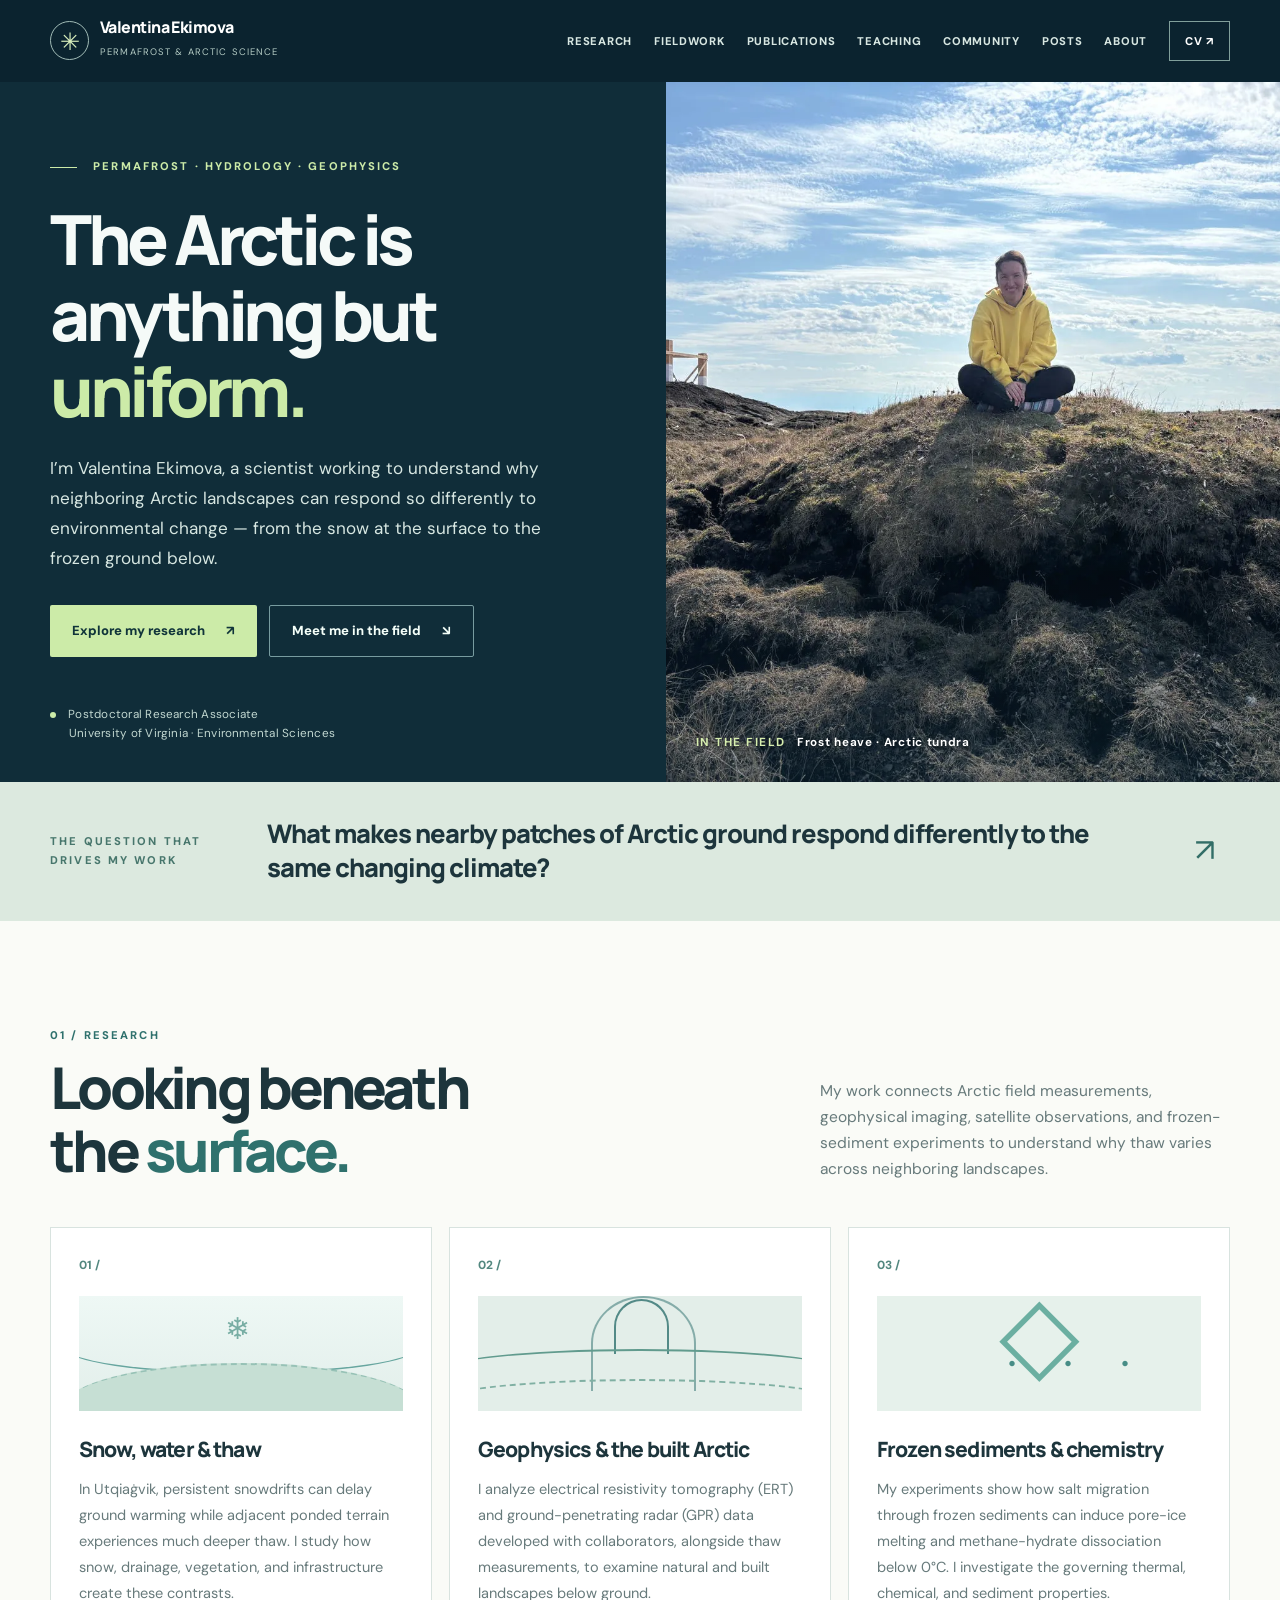
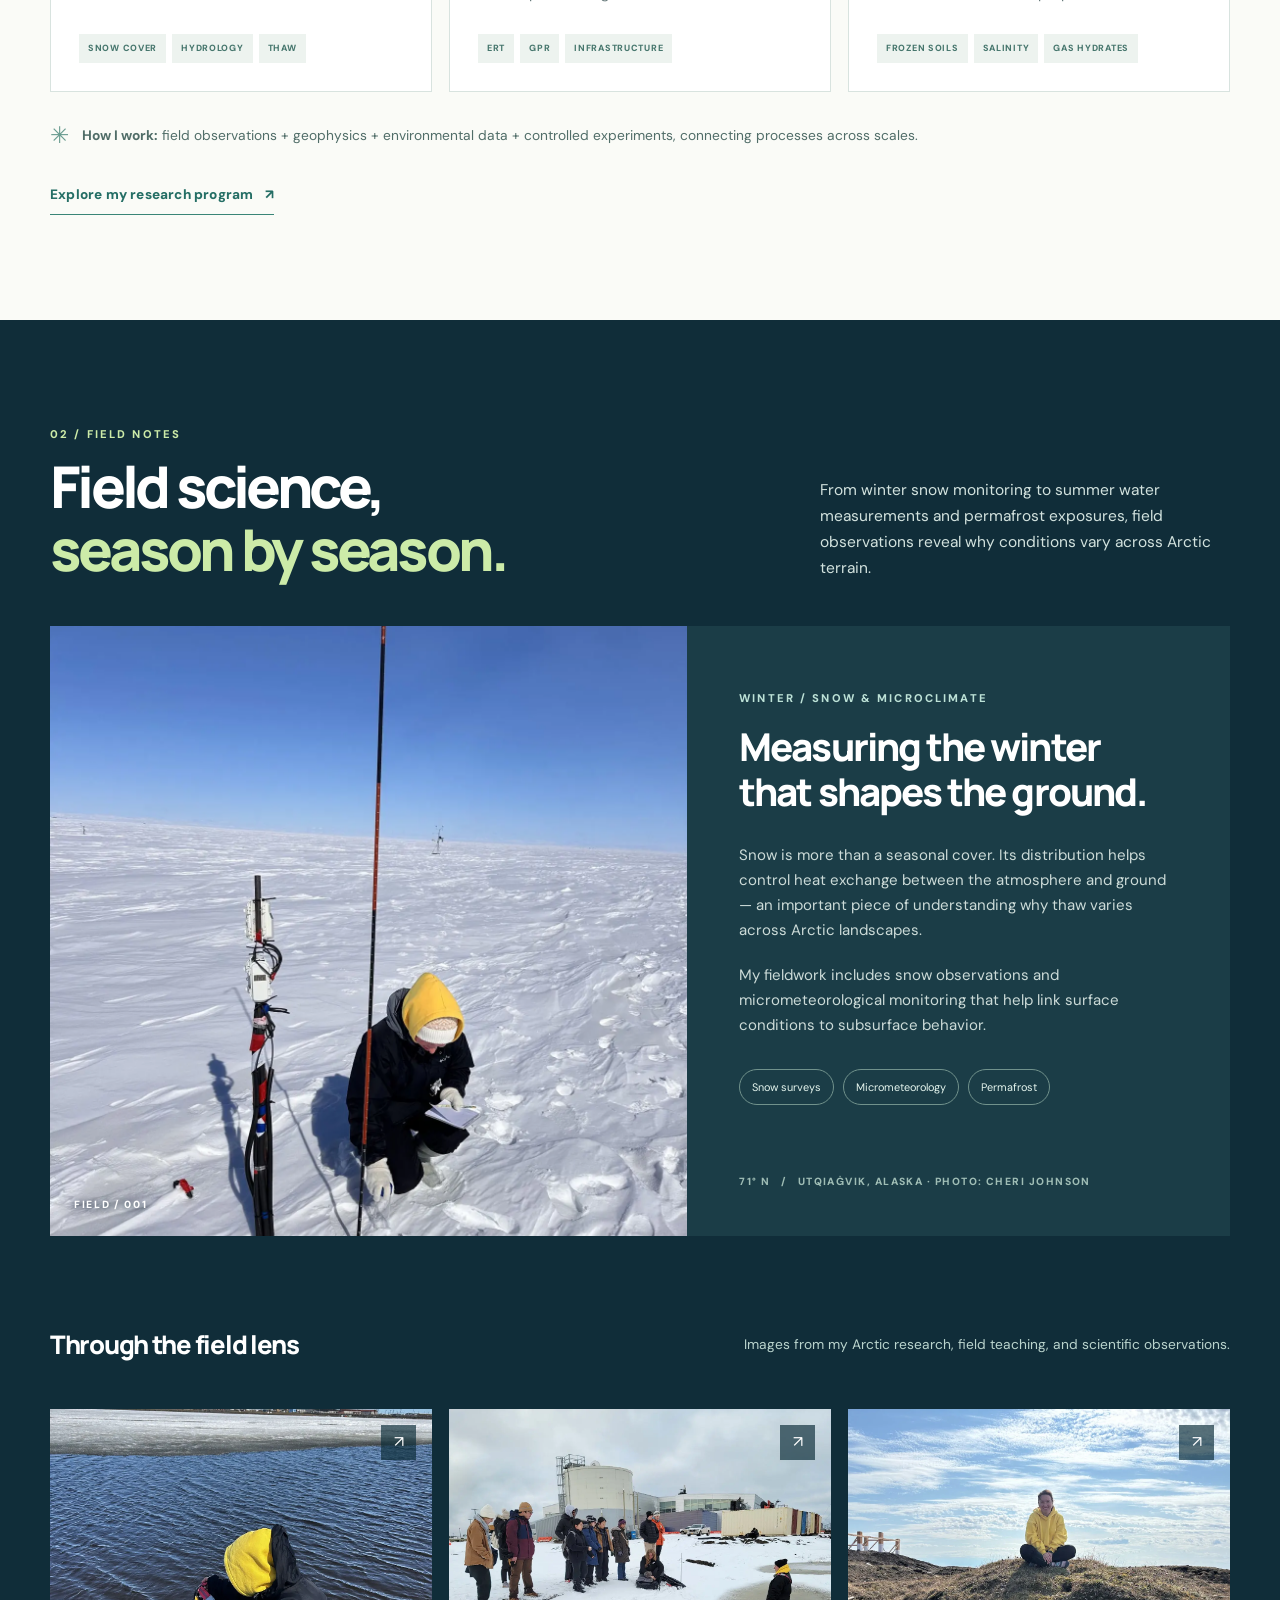
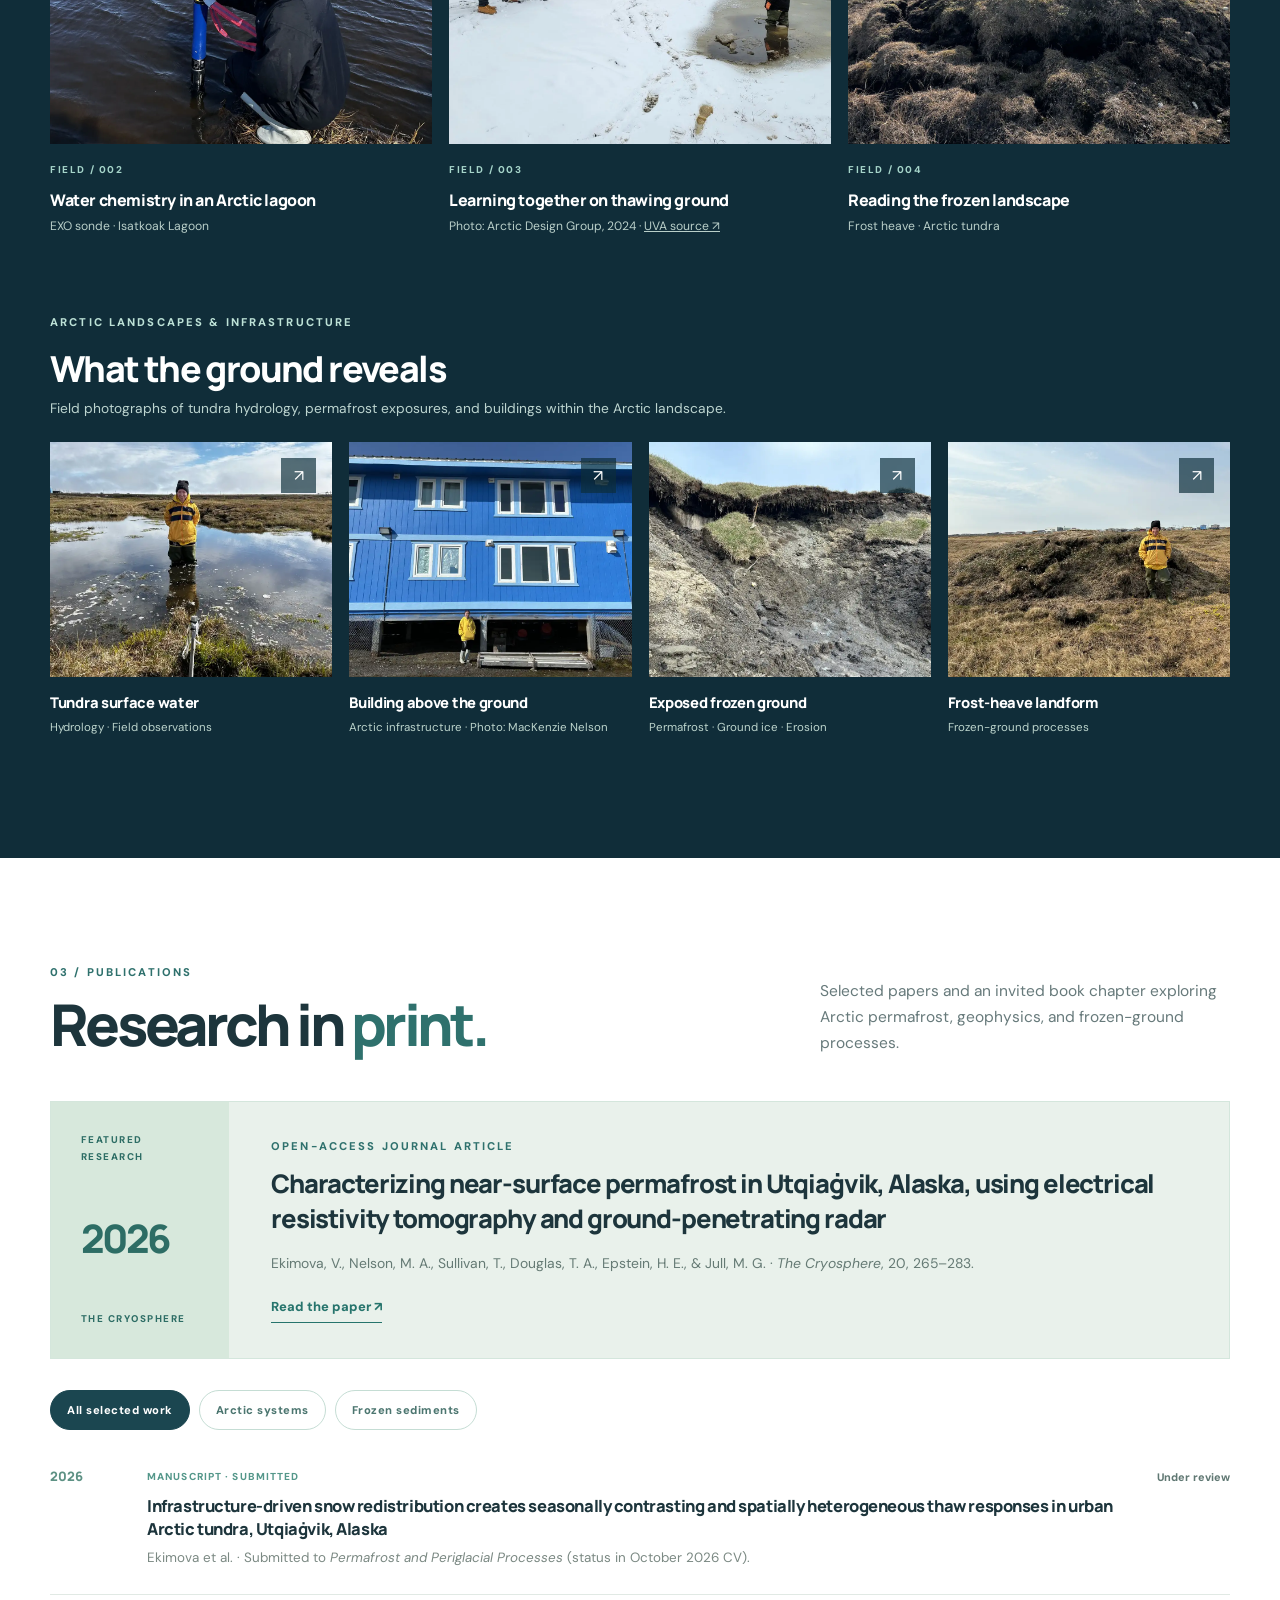
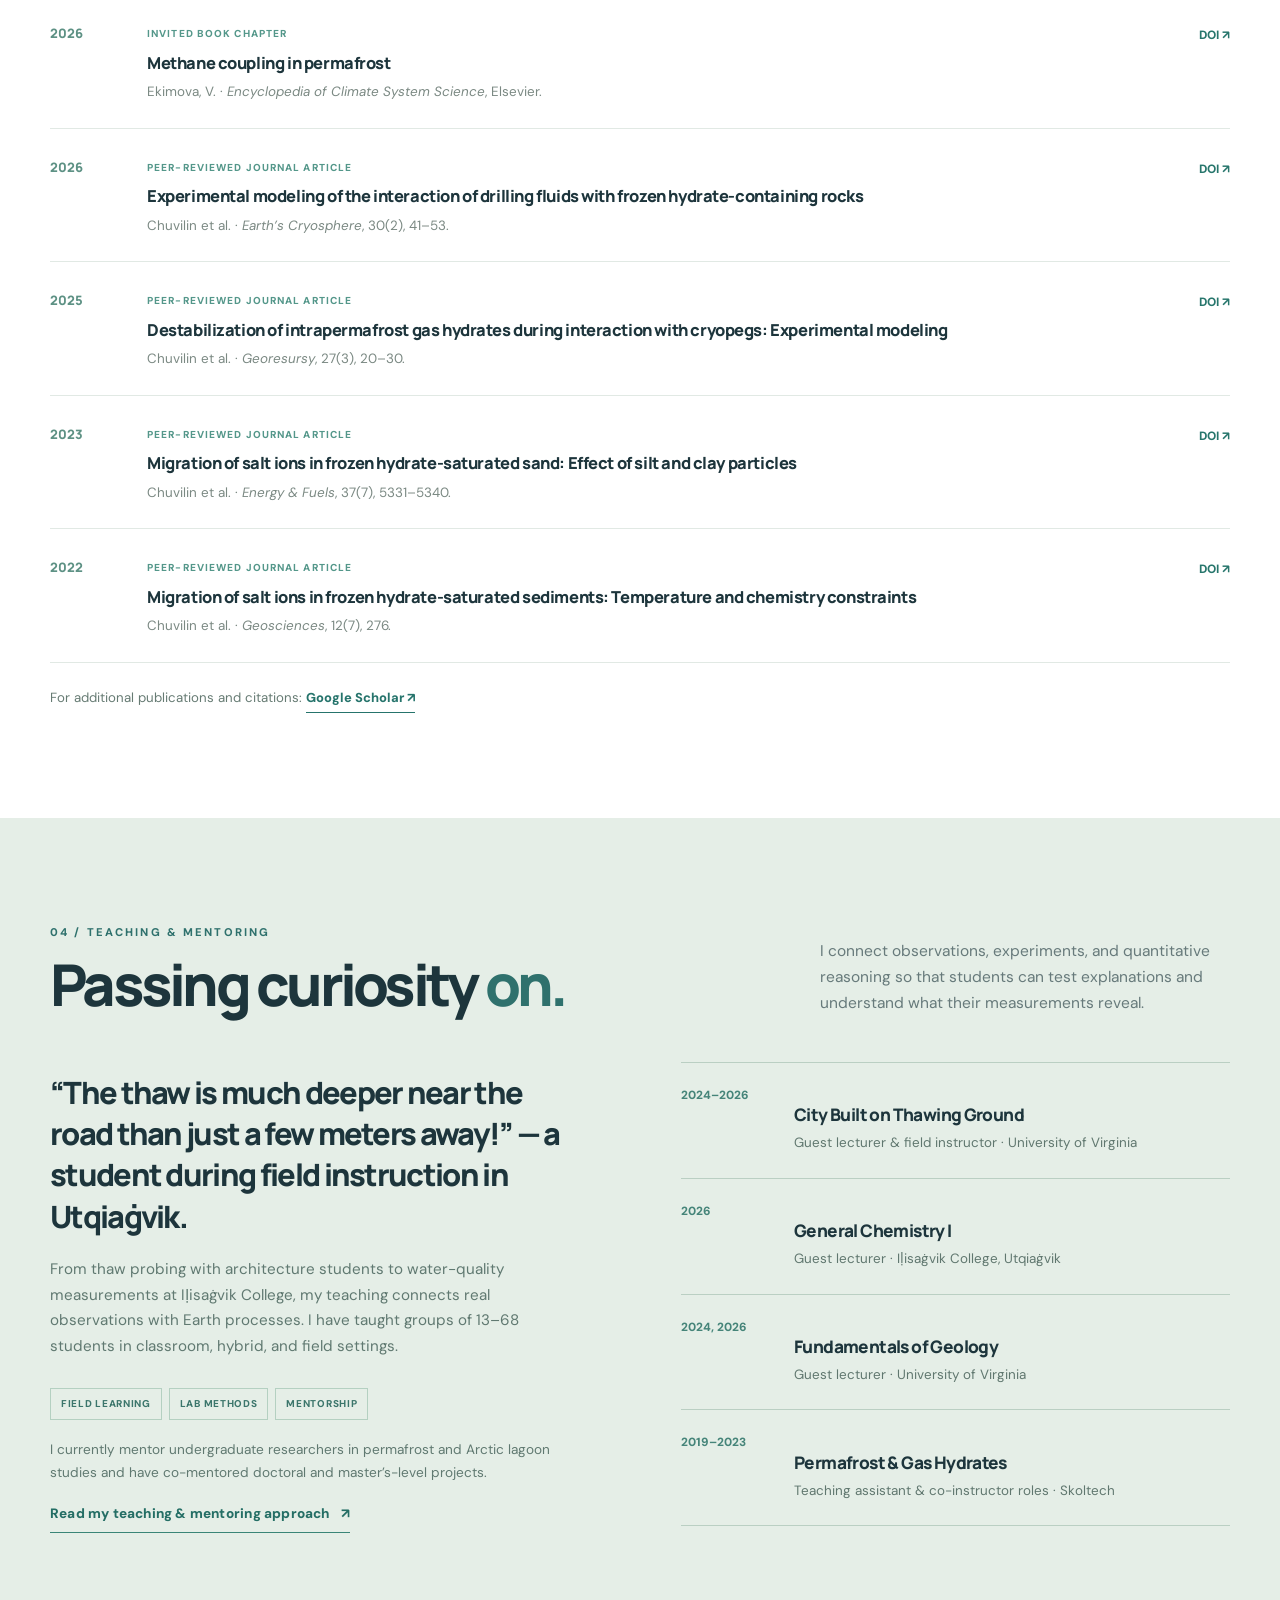
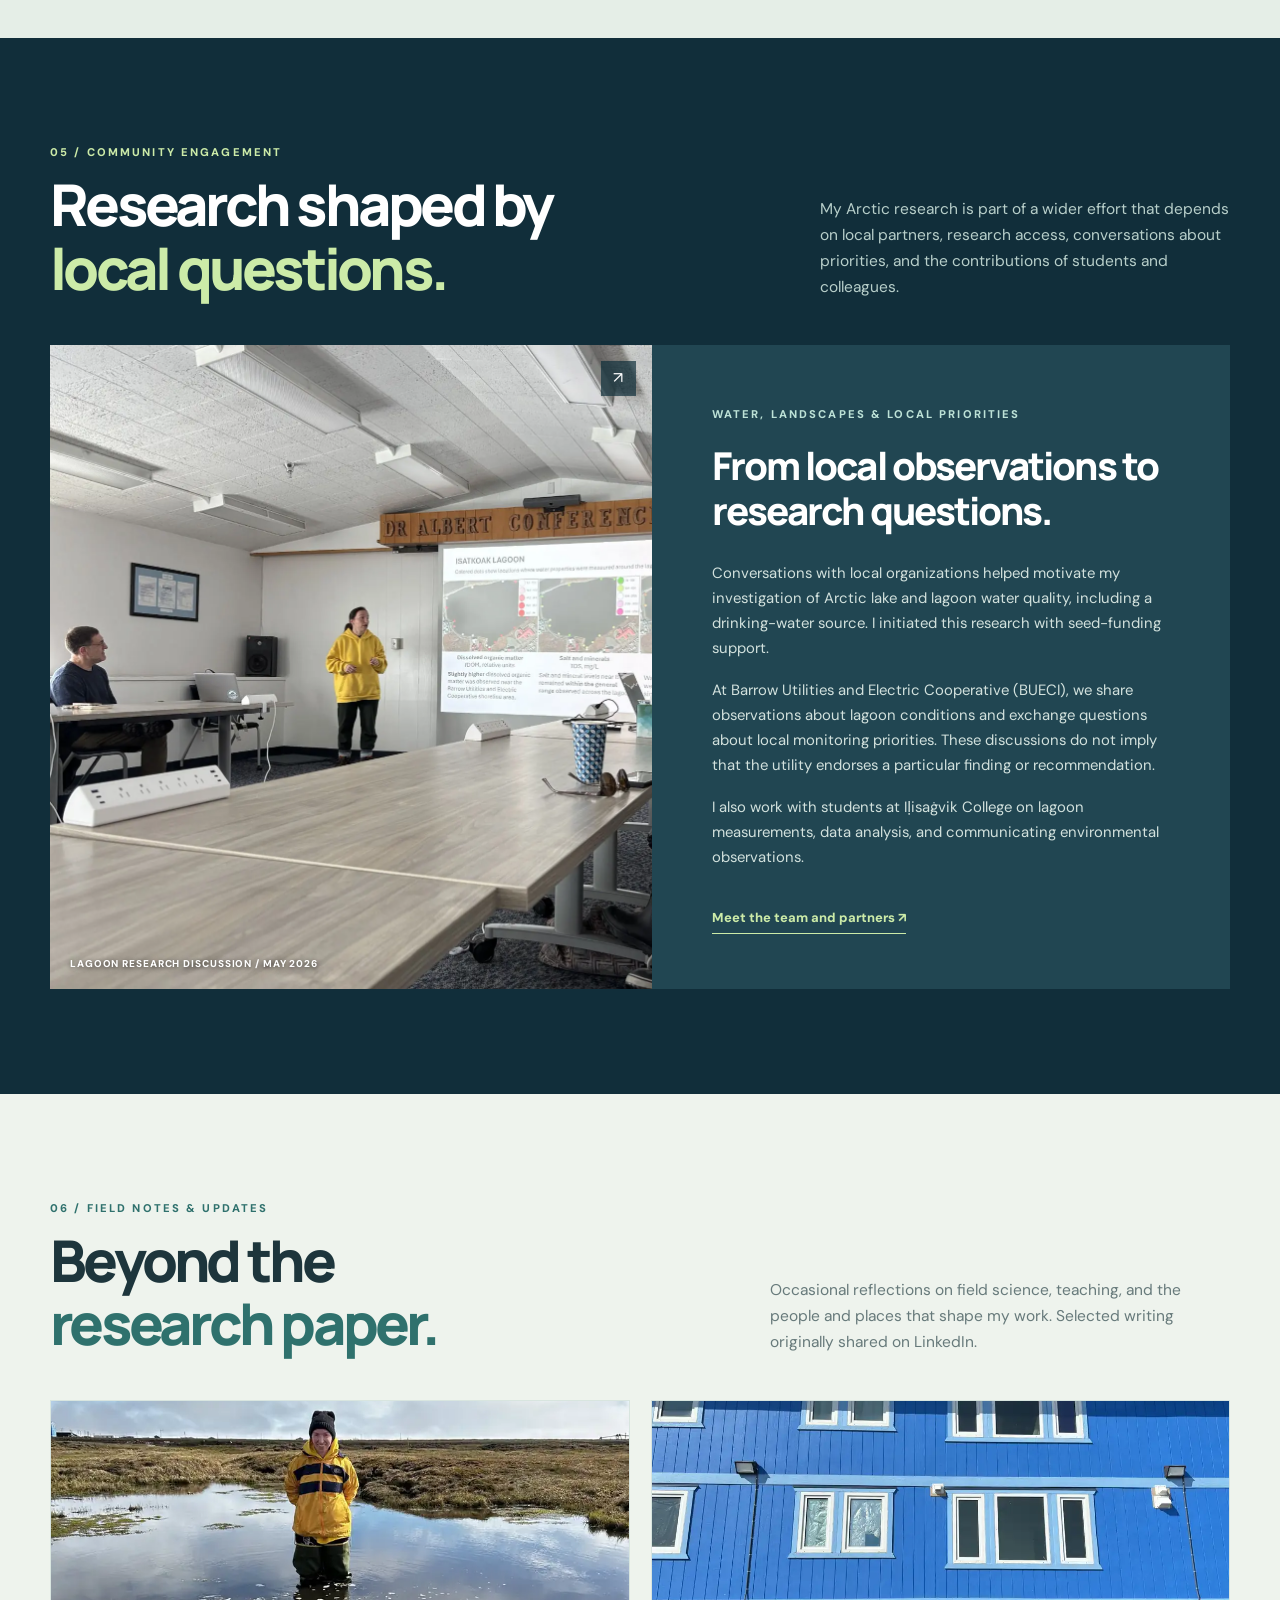
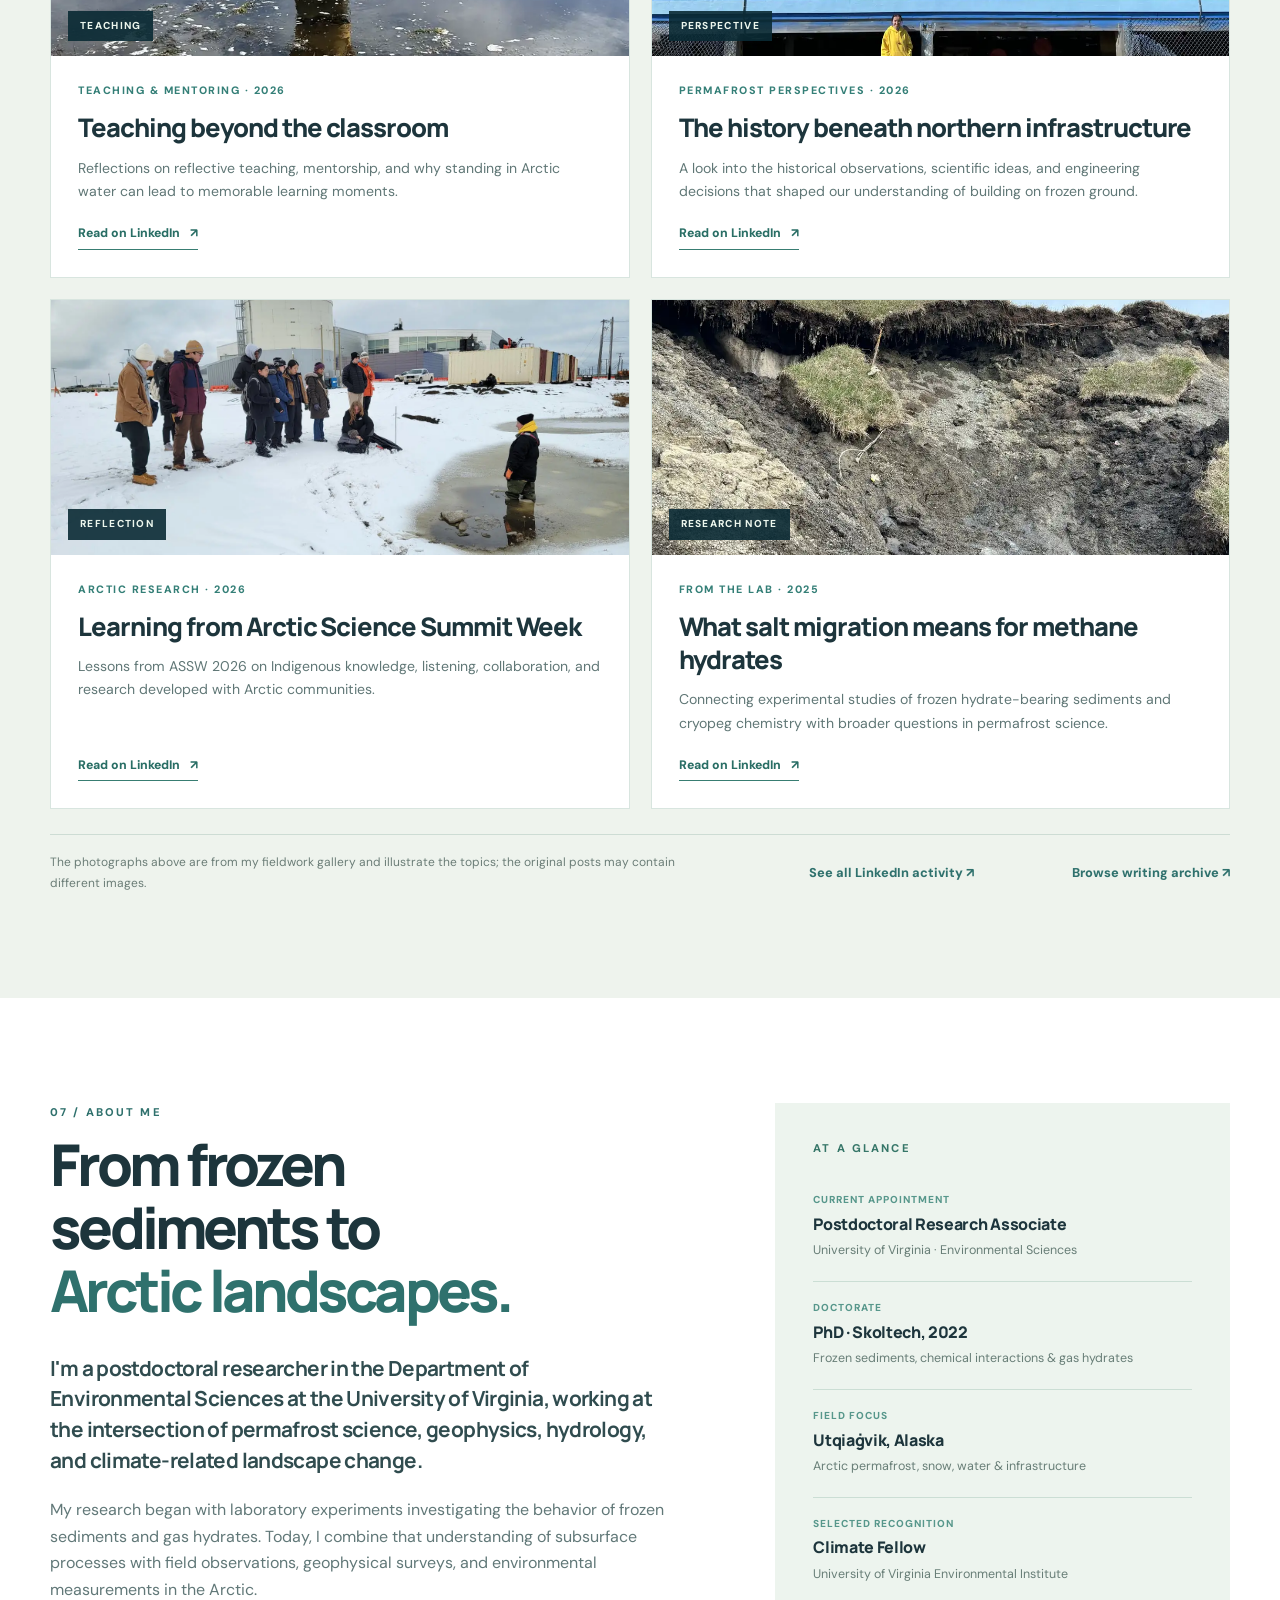
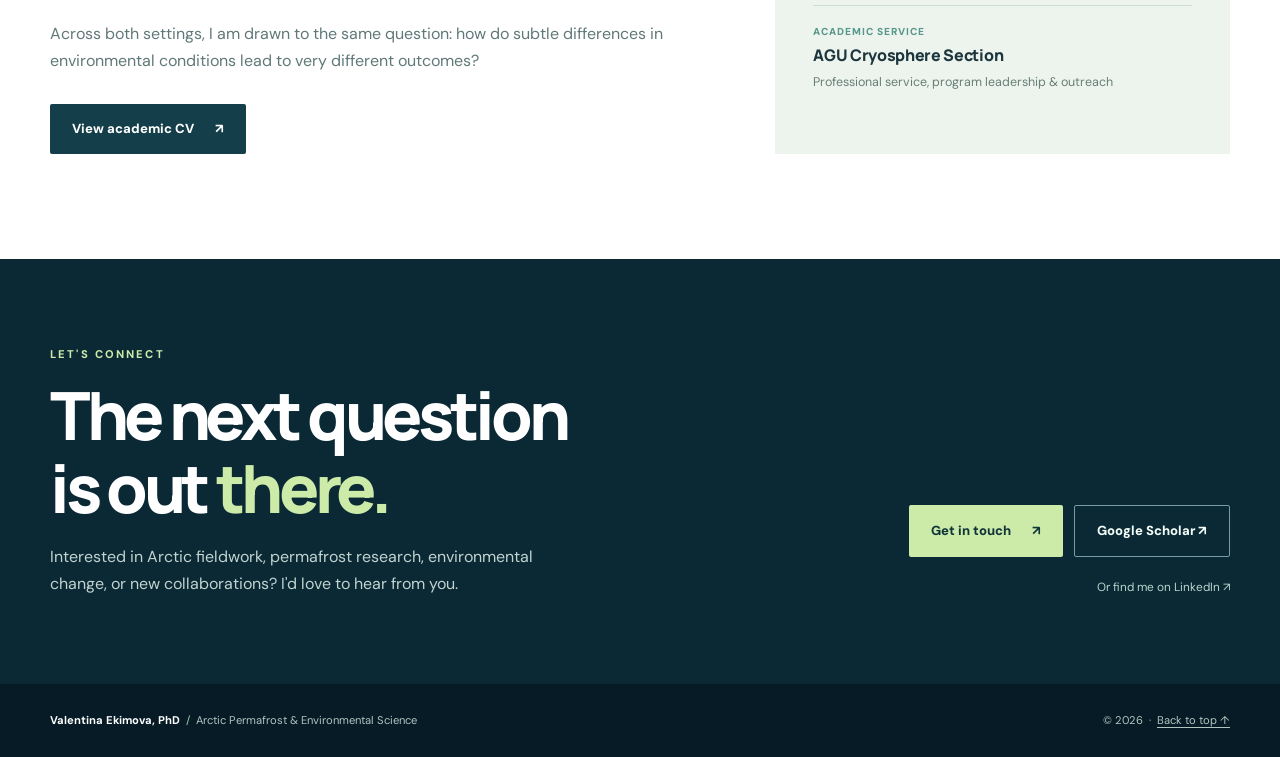
==== commit c7cc12b1: "Expand community acknowledgments, add contextual field photos, and distinguish ongoing findings" ====
--- a/index.html
+++ b/index.html
@@ -23,7 +23,7 @@
       </a>
       <button class="menu-toggle" type="button" aria-expanded="false" aria-controls="main-nav">Menu <span aria-hidden="true">☰</span></button>
       <nav id="main-nav" aria-label="Main navigation">
-        <a href="#research">Research</a><a href="#fieldwork">Fieldwork</a><a href="#publications">Publications</a><a href="#teaching">Teaching</a><a href="#outreach">Outreach</a><a href="posts.html">Posts</a><a href="#about">About</a><a class="nav-cv" href="cv.html">CV <span aria-hidden="true">↗</span></a>
+        <a href="#research">Research</a><a href="#fieldwork">Fieldwork</a><a href="#publications">Publications</a><a href="#teaching">Teaching</a><a href="#outreach">Community</a><a href="posts.html">Posts</a><a href="#about">About</a><a class="nav-cv" href="cv.html">CV <span aria-hidden="true">↗</span></a>
       </nav>
     </div>
   </header>
@@ -45,7 +45,7 @@
         <div class="section-head"><div><p class="overline teal">01 / RESEARCH</p><h2>Looking beneath<br>the <em>surface.</em></h2></div><p class="section-summary">My work connects Arctic field measurements, geophysical imaging, satellite observations, and frozen-sediment experiments to understand why thaw varies across neighboring landscapes.</p></div>
         <div class="research-grid">
           <article class="research-card"><div class="research-number">01 /</div><div class="research-art art-snow" aria-hidden="true"><span class="snow-cloud">❄</span><span class="snowline"></span><span class="groundline"></span></div><h3>Snow, water &amp; thaw</h3><p>In Utqiaġvik, persistent snowdrifts can delay ground warming while adjacent ponded terrain experiences much deeper thaw. I study how snow, drainage, vegetation, and infrastructure create these contrasts.</p><div class="chipline"><span>SNOW COVER</span><span>HYDROLOGY</span><span>THAW</span></div></article>
-          <article class="research-card"><div class="research-number">02 /</div><div class="research-art art-geophysics" aria-hidden="true"><span class="radar-arc one"></span><span class="radar-arc two"></span><span class="stratum one"></span><span class="stratum two"></span></div><h3>Geophysics &amp; the built Arctic</h3><p>I use electrical resistivity tomography (ERT) and ground-penetrating radar (GPR), together with field measurements, to examine how natural and built landscapes differ below ground.</p><div class="chipline"><span>ERT</span><span>GPR</span><span>INFRASTRUCTURE</span></div></article>
+          <article class="research-card"><div class="research-number">02 /</div><div class="research-art art-geophysics" aria-hidden="true"><span class="radar-arc one"></span><span class="radar-arc two"></span><span class="stratum one"></span><span class="stratum two"></span></div><h3>Geophysics &amp; the built Arctic</h3><p>I analyze electrical resistivity tomography (ERT) and ground-penetrating radar (GPR) data developed with collaborators, alongside thaw measurements, to examine natural and built landscapes below ground.</p><div class="chipline"><span>ERT</span><span>GPR</span><span>INFRASTRUCTURE</span></div></article>
           <article class="research-card"><div class="research-number">03 /</div><div class="research-art art-crystal" aria-hidden="true"><span class="crystal-symbol">◇</span><span class="small-molecules">• &nbsp; • &nbsp; •</span></div><h3>Frozen sediments &amp; chemistry</h3><p>My experiments show how salt migration through frozen sediments can induce pore-ice melting and methane-hydrate dissociation below 0°C. I investigate the governing thermal, chemical, and sediment properties.</p><div class="chipline"><span>FROZEN SOILS</span><span>SALINITY</span><span>GAS HYDRATES</span></div></article>
         </div>
         <div class="research-footnote"><span class="small-star" aria-hidden="true">✳</span><span><strong>How I work:</strong> field observations + geophysics + environmental data + controlled experiments, connecting processes across scales.</span></div>
@@ -56,18 +56,18 @@
       <div class="section-head field-head"><div><p class="overline lime">02 / FIELD NOTES</p><h2>Field science,<br><em>season by season.</em></h2></div><p class="section-summary">From winter snow monitoring to summer water measurements and permafrost exposures, field observations reveal why conditions vary across Arctic terrain.</p></div>
       <div class="field-feature">
         <figure class="field-photo featured-field"><img src="assets/snow-monitoring.webp" alt="Valentina making observations beside an instrument and tall snow probe on open snow-covered Arctic tundra" loading="lazy" width="1300" height="1733"><figcaption class="image-number">FIELD / 001</figcaption></figure>
-        <div class="field-story"><span class="overline pale">WINTER / SNOW &amp; MICROCLIMATE</span><h3>Measuring the winter that shapes the ground.</h3><p>Snow is more than a seasonal cover. Its distribution helps control heat exchange between the atmosphere and ground — an important piece of understanding why thaw varies across Arctic landscapes.</p><p>My fieldwork includes snow observations and micrometeorological monitoring that help link surface conditions to subsurface behavior.</p><div class="method-tags"><span>Snow surveys</span><span>Micrometeorology</span><span>Permafrost</span></div><span class="field-story-index">71° N &nbsp; / &nbsp; UTQIAĠVIK, ALASKA</span></div>
+        <div class="field-story"><span class="overline pale">WINTER / SNOW &amp; MICROCLIMATE</span><h3>Measuring the winter that shapes the ground.</h3><p>Snow is more than a seasonal cover. Its distribution helps control heat exchange between the atmosphere and ground — an important piece of understanding why thaw varies across Arctic landscapes.</p><p>My fieldwork includes snow observations and micrometeorological monitoring that help link surface conditions to subsurface behavior.</p><div class="method-tags"><span>Snow surveys</span><span>Micrometeorology</span><span>Permafrost</span></div><span class="field-story-index">71° N &nbsp; / &nbsp; UTQIAĠVIK, ALASKA · PHOTO: CHERI JOHNSON</span></div>
       </div>
       <div class="gallery-header"><h3>Through the field lens</h3><p>Images from my Arctic research, field teaching, and scientific observations.</p></div>
       <div class="photo-grid">
         <figure class="photo-tile tile-lagoon"><button type="button" class="photo-open" data-photo="assets/lagoon-measurements.webp" data-caption="Measuring water-quality characteristics in Isatkoak Lagoon using an EXO multiparameter sonde, Utqiaġvik, Alaska." aria-label="Enlarge the Isatkoak Lagoon measurements photo"><img src="assets/lagoon-measurements.webp" alt="Valentina using an EXO multiparameter sonde to measure water chemistry from the edge of an Arctic lagoon" loading="lazy" width="1300" height="1733"><span class="zoom-sign" aria-hidden="true">↗</span></button><figcaption><span class="tile-index">FIELD / 002</span><strong>Water chemistry in an Arctic lagoon</strong><small>EXO sonde · Isatkoak Lagoon</small></figcaption></figure>
-        <figure class="photo-tile tile-teaching"><button type="button" class="photo-open" data-photo="assets/field-teaching.webp" data-caption="Field instruction with University of Virginia Arctic Design Group studio students in snowy conditions in Utqiaġvik, Alaska." aria-label="Enlarge the Arctic student field instruction photo"><img src="assets/field-teaching.webp" alt="A group of students and researchers observing snow and shallow water near facilities in Utqiaġvik" loading="lazy" width="1500" height="1125"><span class="zoom-sign" aria-hidden="true">↗</span></button><figcaption><span class="tile-index">FIELD / 003</span><strong>Learning together on thawing ground</strong><small>Field teaching · UVA students</small></figcaption></figure>
+        <figure class="photo-tile tile-teaching"><button type="button" class="photo-open" data-photo="assets/field-teaching.webp" data-caption="Field instruction with Valentina Ekimova, MacKenzie Nelson, and Arctic Design Group studio students in Utqiaġvik. Photo: Arctic Design Group, 2024." aria-label="Enlarge the Arctic student field instruction photo"><img src="assets/field-teaching.webp" alt="A group of students and researchers observing snow and shallow water near facilities in Utqiaġvik" loading="lazy" width="1500" height="1125"><span class="zoom-sign" aria-hidden="true">↗</span></button><figcaption><span class="tile-index">FIELD / 003</span><strong>Learning together on thawing ground</strong><small>Photo: Arctic Design Group, 2024 · <a href="https://engagement.virginia.edu/learn/thoughts-from-the-lawn/20250307-Cho-Jull" target="_blank" rel="noopener noreferrer" style="text-decoration:underline">UVA source ↗</a></small></figcaption></figure>
         <figure class="photo-tile tile-frost"><button type="button" class="photo-open" data-photo="assets/portrait-frost-heave.webp" data-caption="Valentina Ekimova on a large frost-heave feature in the Arctic tundra." aria-label="Enlarge the frost heave portrait"><img src="assets/portrait-frost-heave.webp" alt="Valentina sitting on a frost-heave feature with patterned Arctic tundra in the foreground" loading="lazy" width="1500" height="1125"><span class="zoom-sign" aria-hidden="true">↗</span></button><figcaption><span class="tile-index">FIELD / 004</span><strong>Reading the frozen landscape</strong><small>Frost heave · Arctic tundra</small></figcaption></figure>
       </div>
       <div class="landscape-heading"><span class="overline pale">ARCTIC LANDSCAPES &amp; INFRASTRUCTURE</span><h3>What the ground reveals</h3><p>Field photographs of tundra hydrology, permafrost exposures, and buildings within the Arctic landscape.</p></div>
       <div class="landscape-grid">
         <figure class="landscape-tile"><button type="button" class="photo-open" data-photo="assets/wetland-fieldwork.webp" data-caption="Standing in shallow tundra water near Utqiaġvik, Alaska, during field observations." aria-label="Enlarge Arctic tundra surface-water photograph"><img src="assets/wetland-fieldwork.webp" alt="Valentina standing in shallow water surrounded by tundra vegetation beneath a broad cloudy sky" loading="lazy" width="825" height="1100"><span class="zoom-sign" aria-hidden="true">↗</span></button><figcaption><strong>Tundra surface water</strong><small>Hydrology · Field observations</small></figcaption></figure>
-        <figure class="landscape-tile"><button type="button" class="photo-open" data-photo="assets/arctic-elevated-building.webp" data-caption="An elevated building in Utqiaġvik, Alaska, illustrating the relationship between buildings and permafrost terrain." aria-label="Enlarge elevated Arctic building photograph"><img src="assets/arctic-elevated-building.webp" alt="Bright blue building elevated above the ground with an open space beneath the floor in Utqiaġvik" loading="lazy" width="1100" height="825"><span class="zoom-sign" aria-hidden="true">↗</span></button><figcaption><strong>Building above the ground</strong><small>Arctic infrastructure</small></figcaption></figure>
+        <figure class="landscape-tile"><button type="button" class="photo-open" data-photo="assets/arctic-elevated-building.webp" data-caption="An elevated building in Utqiaġvik, Alaska, illustrating the relationship between buildings and permafrost terrain." aria-label="Enlarge elevated Arctic building photograph"><img src="assets/arctic-elevated-building.webp" alt="Bright blue building elevated above the ground with an open space beneath the floor in Utqiaġvik" loading="lazy" width="1100" height="825"><span class="zoom-sign" aria-hidden="true">↗</span></button><figcaption><strong>Building above the ground</strong><small>Arctic infrastructure · Photo: MacKenzie Nelson</small></figcaption></figure>
         <figure class="landscape-tile"><button type="button" class="photo-open" data-photo="assets/permafrost-exposure.webp" data-caption="An eroding tundra exposure revealing frozen sediments and ground ice near Utqiaġvik, Alaska." aria-label="Enlarge permafrost exposure photograph"><img src="assets/permafrost-exposure.webp" alt="Close-up of an eroding tundra bank with exposed light-colored frozen sediments beneath a grass-covered surface" loading="lazy" width="1100" height="825"><span class="zoom-sign" aria-hidden="true">↗</span></button><figcaption><strong>Exposed frozen ground</strong><small>Permafrost · Ground ice · Erosion</small></figcaption></figure>
         <figure class="landscape-tile"><button type="button" class="photo-open" data-photo="assets/frost-heave-context.webp" data-caption="Valentina standing beside a large frost-heave feature in Arctic tundra near Utqiaġvik, Alaska." aria-label="Enlarge frost-heave landscape photograph"><img src="assets/frost-heave-context.webp" alt="Valentina standing next to a low raised tundra feature, with buildings on the horizon" loading="lazy" width="1100" height="825"><span class="zoom-sign" aria-hidden="true">↗</span></button><figcaption><strong>Frost-heave landform</strong><small>Frozen-ground processes</small></figcaption></figure>
       </div>
@@ -92,8 +92,14 @@
       <div class="course-list"><article><span>2024–2026</span><div><h3>City Built on Thawing Ground</h3><p>Guest lecturer &amp; field instructor · University of Virginia</p></div></article><article><span>2026</span><div><h3>General Chemistry I</h3><p>Guest lecturer · Iḷisaġvik College, Utqiaġvik</p></div></article><article><span>2024, 2026</span><div><h3>Fundamentals of Geology</h3><p>Guest lecturer · University of Virginia</p></div></article><article><span>2019–2023</span><div><h3>Permafrost &amp; Gas Hydrates</h3><p>Teaching assistant &amp; co-instructor roles · Skoltech</p></div></article></div></div>
     </div></section>
     <section class="section outreach-section" id="outreach"><div class="container">
-      <div class="section-head"><div><p class="overline lime">05 / COMMUNITY CONNECTIONS</p><h2>Science for the<br><em>communities</em> it touches.</h2></div><p class="section-summary">Research in the Arctic is most meaningful when scientific findings can be shared with the people and communities connected to the landscape.</p></div>
-      <div class="outreach-layout"><figure class="outreach-image"><button type="button" class="photo-open" data-photo="assets/community-presentation.webp" data-caption="Presenting Isatkoak Lagoon water-quality findings to Barrow Utilities and Electric Cooperative (BUECI), Utqiaġvik, Alaska, May 2026." aria-label="Enlarge photograph from BUECI community presentation"><img src="assets/community-presentation.webp" alt="Valentina in a yellow jacket presenting mapped water-quality findings to BUECI in a conference room" loading="lazy" width="1300" height="1295"><span class="zoom-sign" aria-hidden="true">↗</span></button><figcaption>COMMUNITY PRESENTATION / UTQIAĠVIK, ALASKA</figcaption></figure><div class="outreach-text"><span class="overline pale">BUECI · MAY 2026</span><h3>From lagoon measurements to local conversations.</h3><p>In Utqiaġvik, I shared research findings on Isatkoak Lagoon water quality with Barrow Utilities and Electric Cooperative (BUECI), discussing environmental patterns and their implications for local water resources.</p><p>Other outreach activities have included conversations with the BUECI water-treatment team and research presentations at Iḷisaġvik College.</p><a href="#contact" class="text-arrow">Let’s collaborate ↗</a></div></div>
+      <div class="section-head"><div><p class="overline lime">05 / COMMUNITY ENGAGEMENT</p><h2>Research shaped by<br><em>local questions.</em></h2></div><p class="section-summary">My Arctic research is part of a wider effort that depends on local partners, research access, conversations about priorities, and the contributions of students and colleagues.</p></div>
+      <div class="outreach-layout"><figure class="outreach-image"><button type="button" class="photo-open" data-photo="assets/community-presentation.webp" data-caption="Valentina Ekimova presenting Isatkoak Lagoon observations at BUECI with Howard Epstein attending, May 2026." aria-label="Enlarge BUECI meeting photograph"><img src="assets/community-presentation.webp" alt="Valentina presenting Isatkoak Lagoon observations during a BUECI meeting attended by Howard Epstein" loading="lazy" width="1300" height="1295"><span class="zoom-sign" aria-hidden="true">↗</span></button><figcaption>LAGOON RESEARCH DISCUSSION / MAY 2026</figcaption></figure>
+      <div class="outreach-text"><span class="overline pale">WATER, LANDSCAPES &amp; LOCAL PRIORITIES</span><h3>From local observations to research questions.</h3>
+        <p>Conversations with local organizations helped motivate my investigation of Arctic lake and lagoon water quality, including a drinking-water source. I initiated this research with seed-funding support.</p>
+        <p>At Barrow Utilities and Electric Cooperative (BUECI), we share observations about lagoon conditions and exchange questions about local monitoring priorities. These discussions do not imply that the utility endorses a particular finding or recommendation.</p>
+        <p>I also work with students at Iḷisaġvik College on lagoon measurements, data analysis, and communicating environmental observations.</p>
+        <a href="community.html" class="text-arrow">Meet the team and partners ↗</a>
+      </div></div>
     </div></section>
     <section class="section notes-section" id="updates"><div class="container">
       <div class="section-head"><div><p class="overline teal">06 / FIELD NOTES &amp; UPDATES</p><h2>Beyond the<br><em>research paper.</em></h2></div><p class="section-summary">Occasional reflections on field science, teaching, and the people and places that shape my work. Selected writing originally shared on LinkedIn.</p></div>
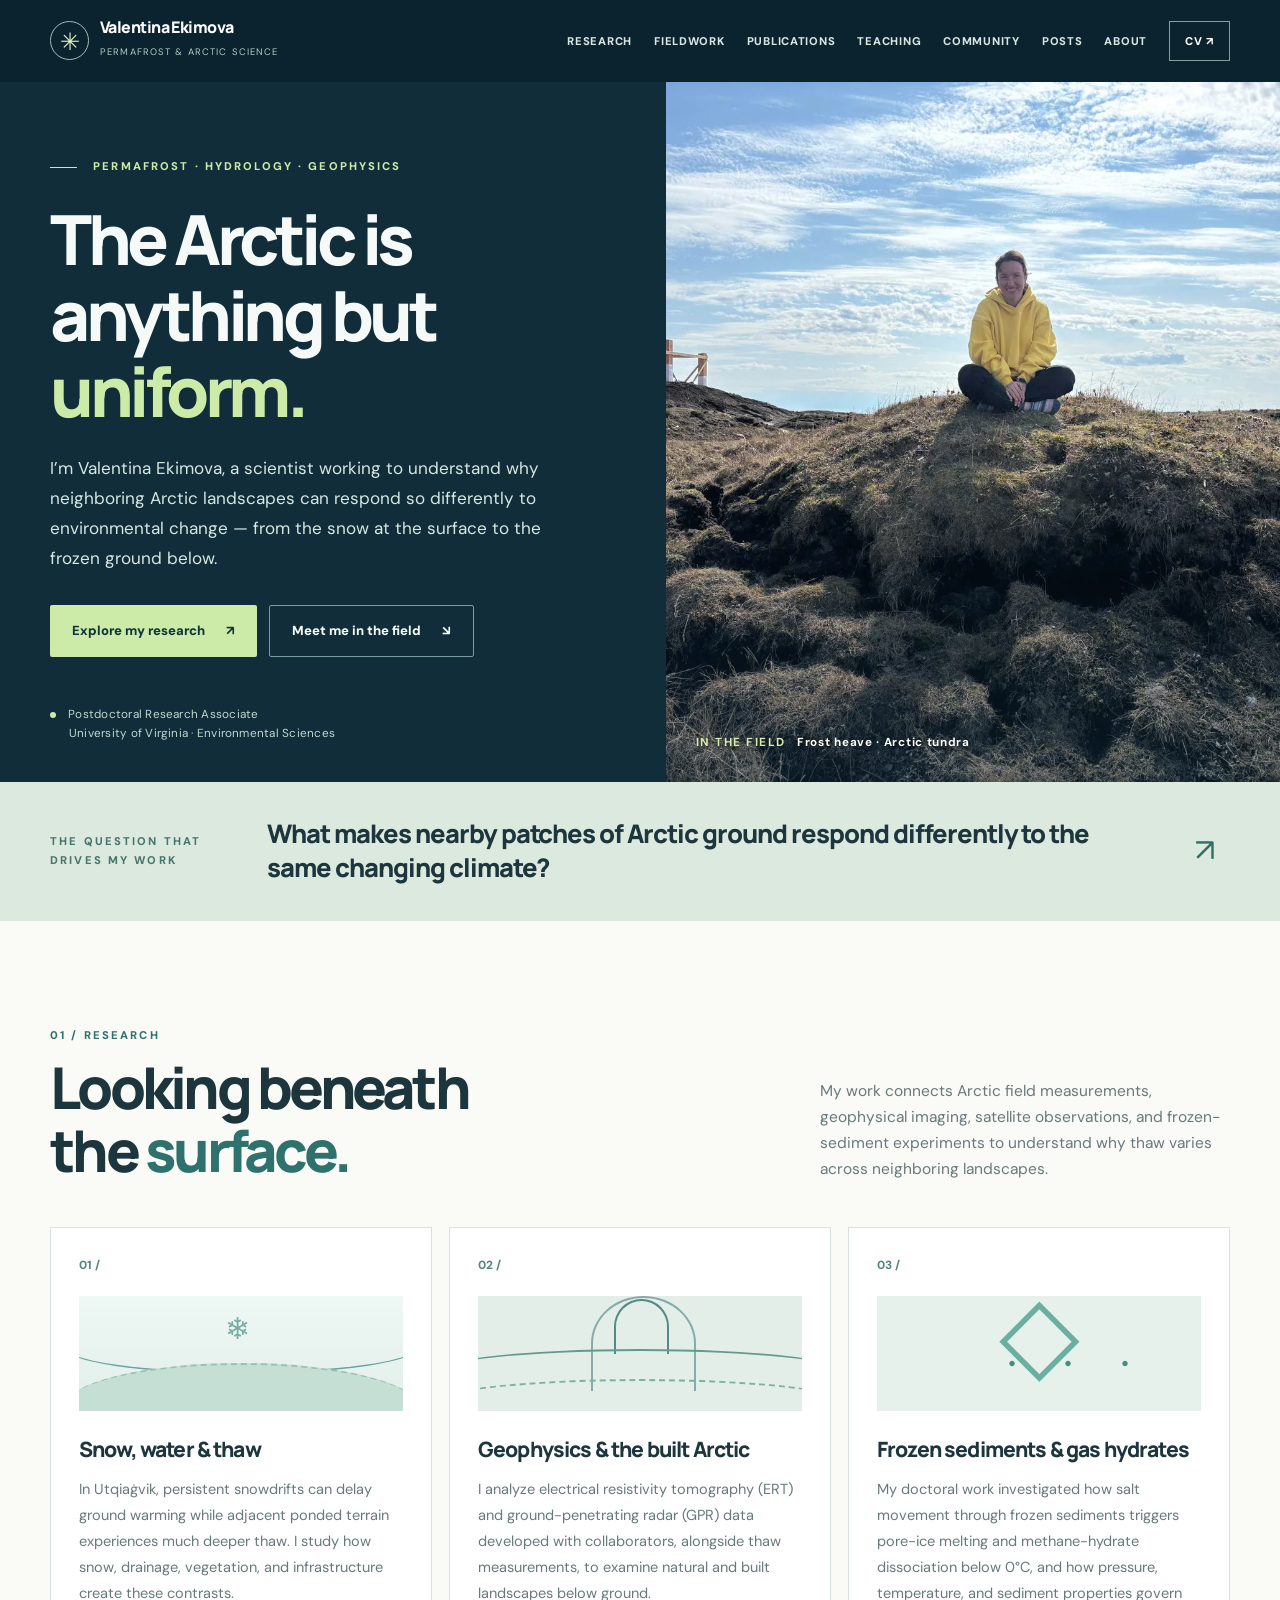
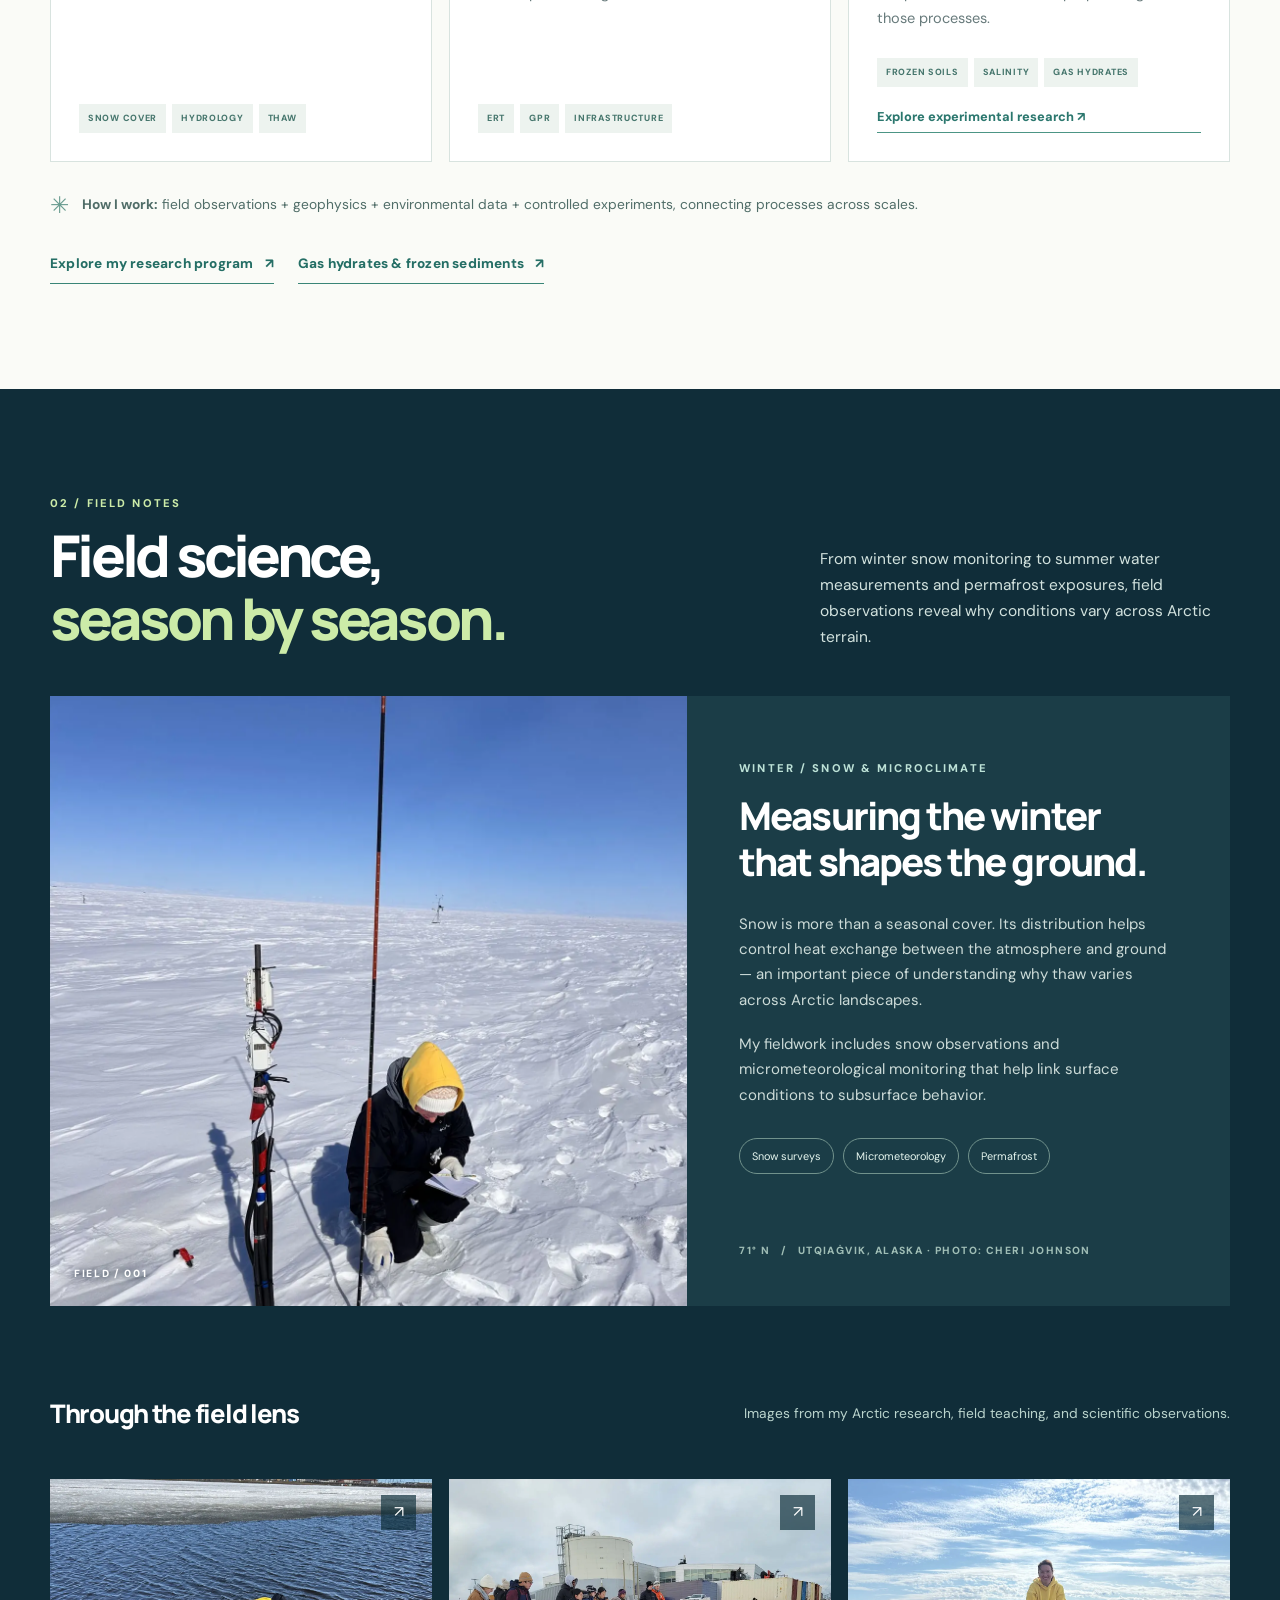
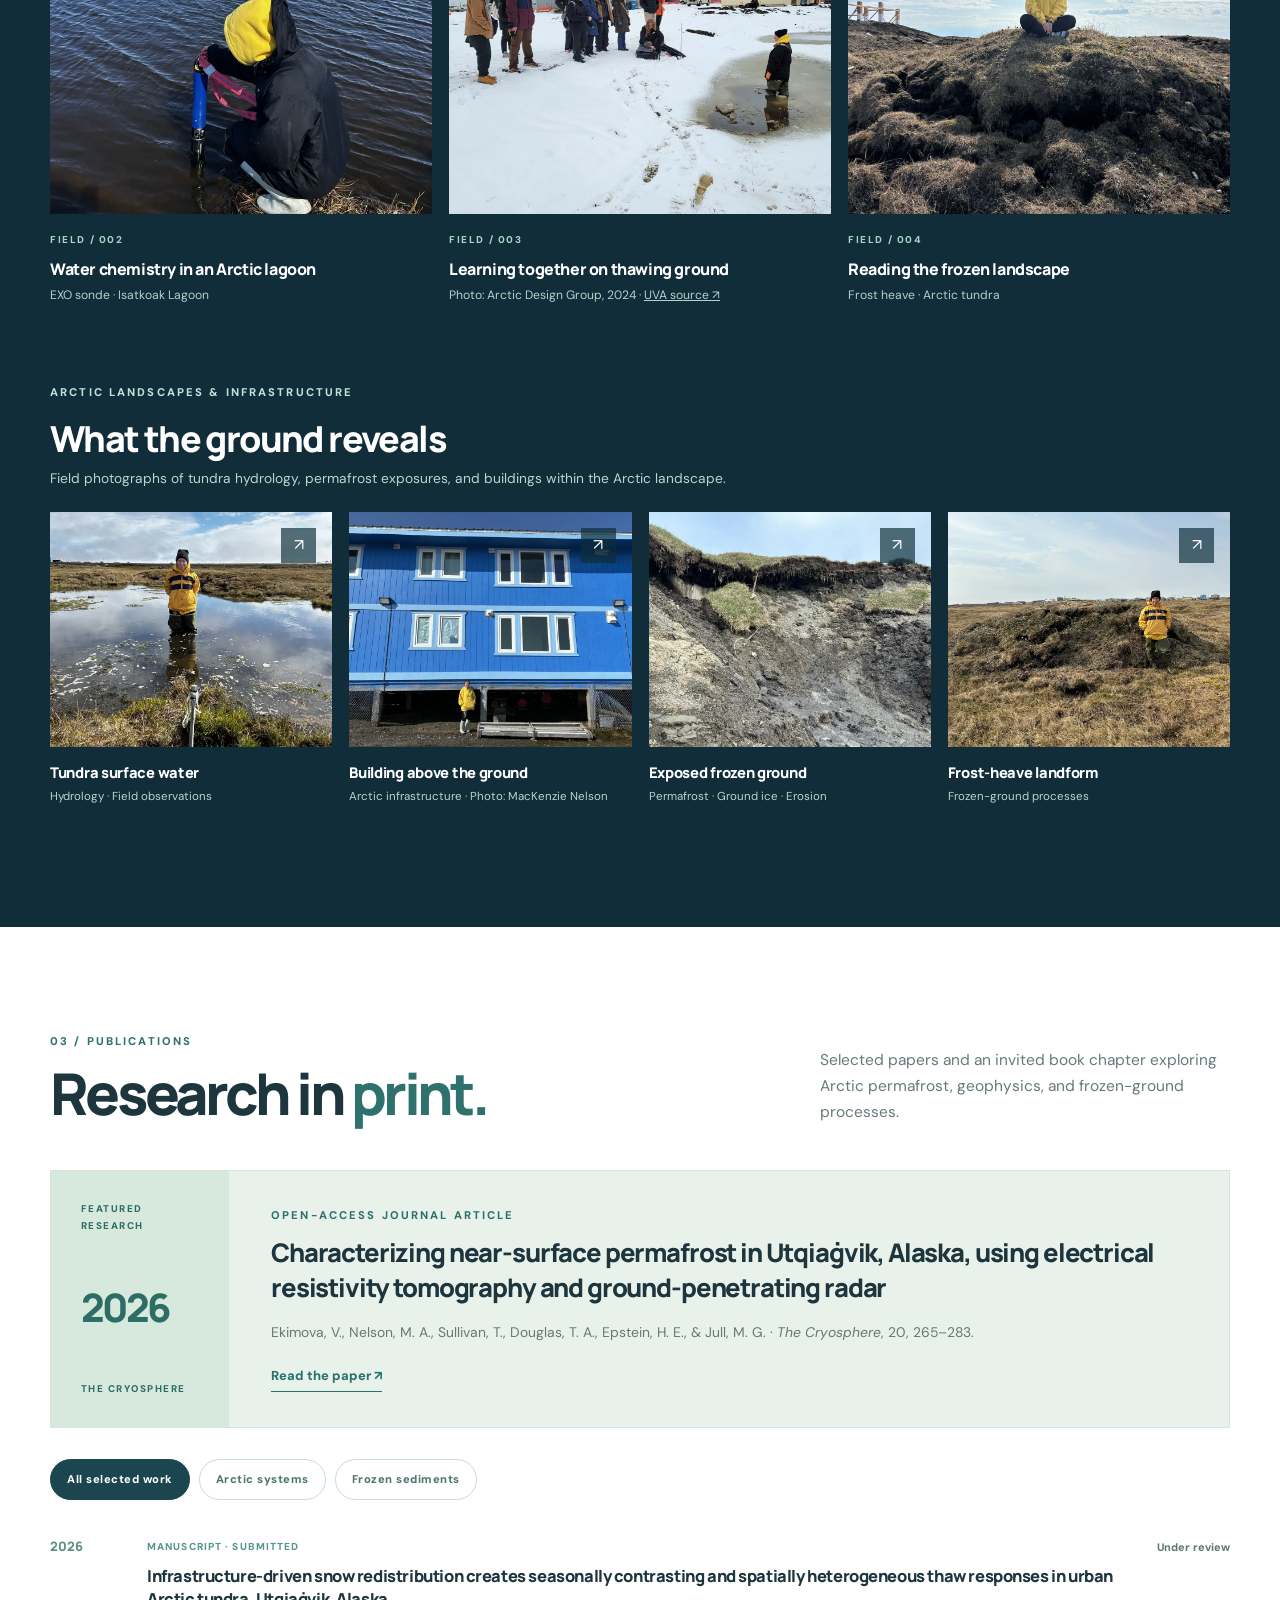
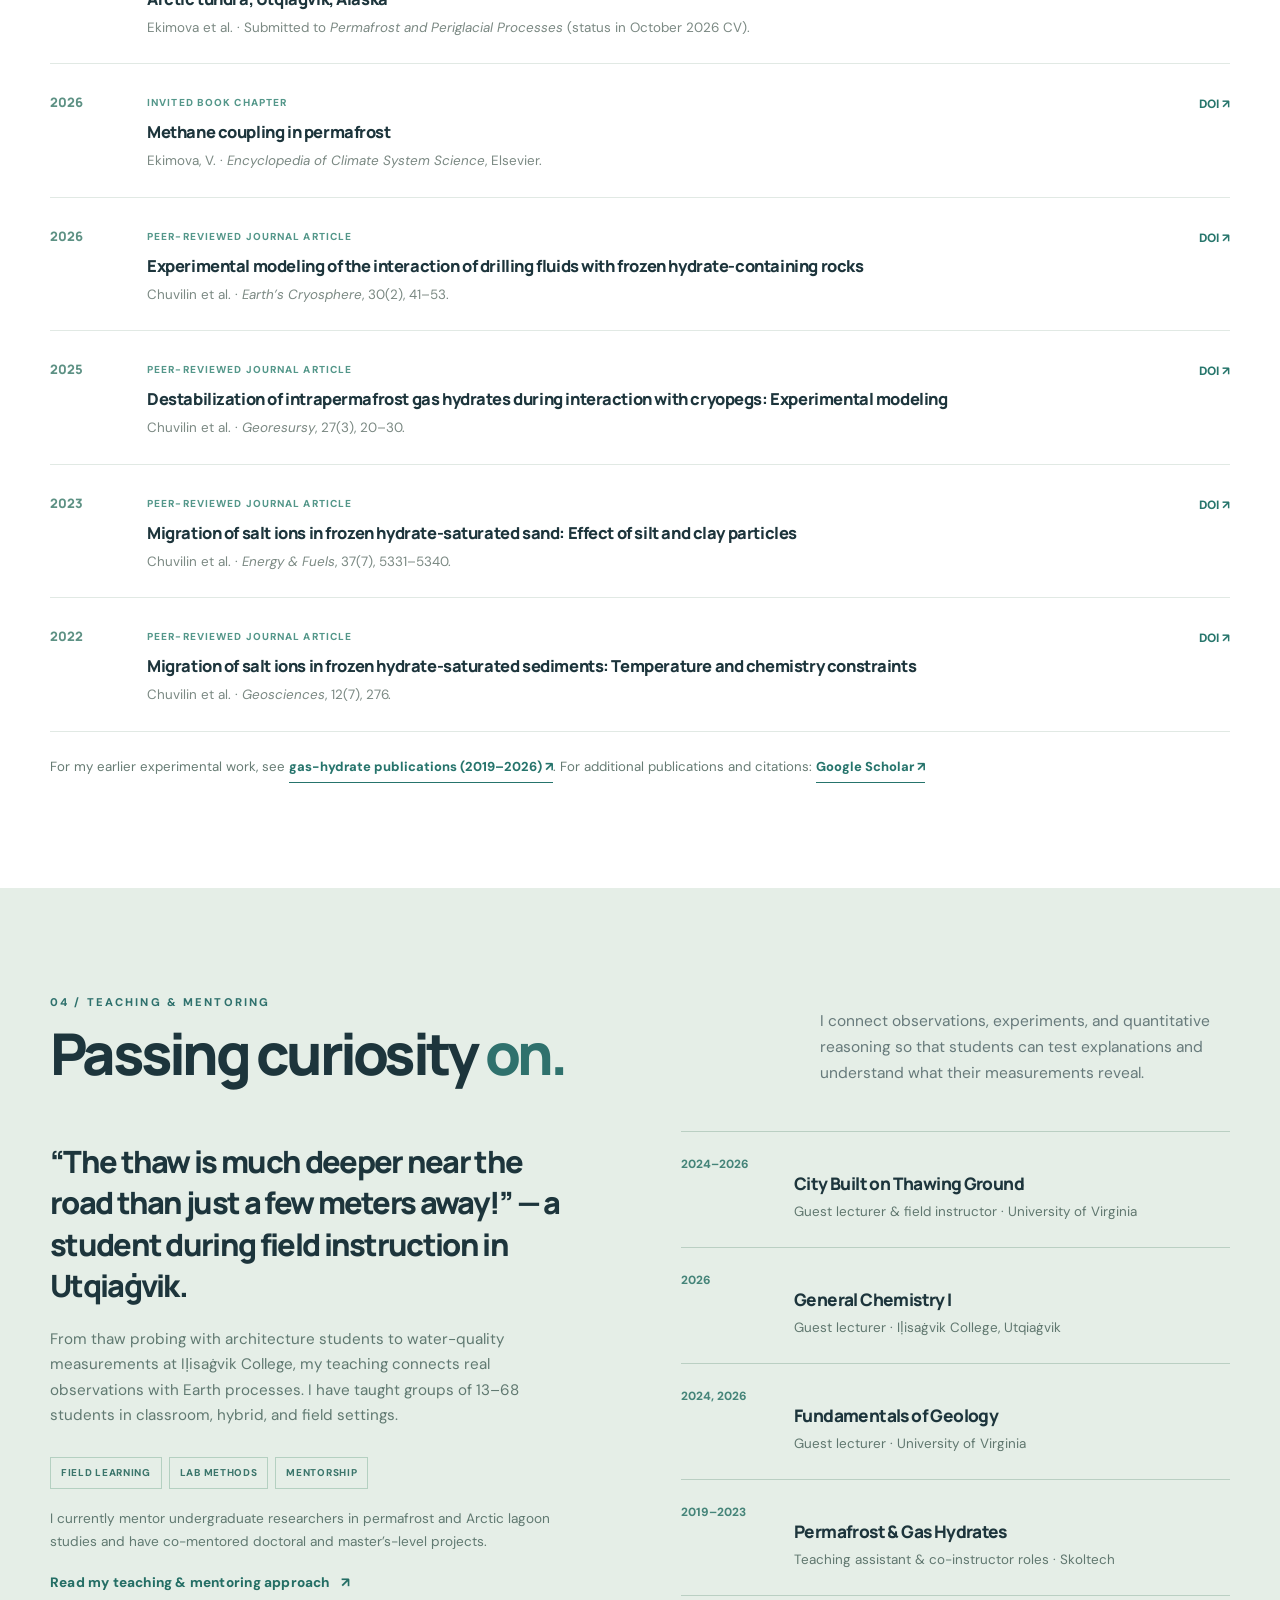
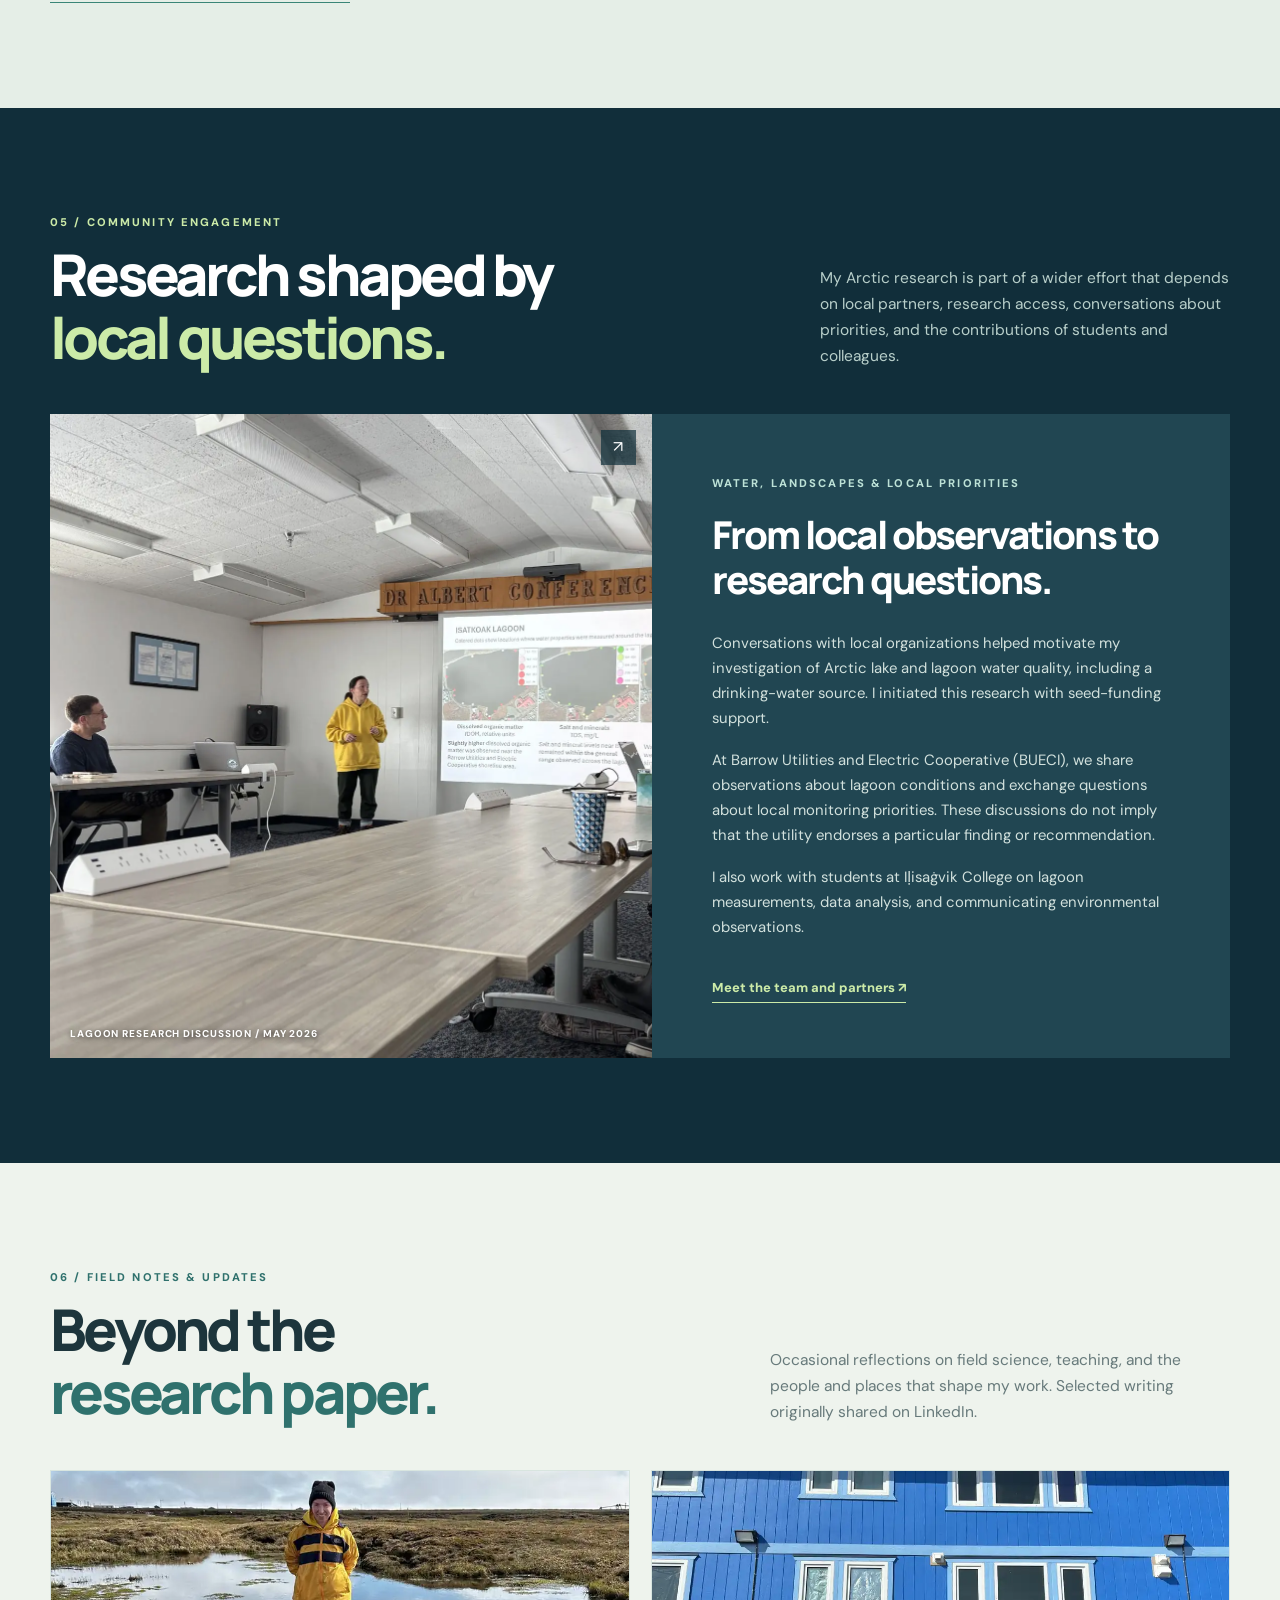
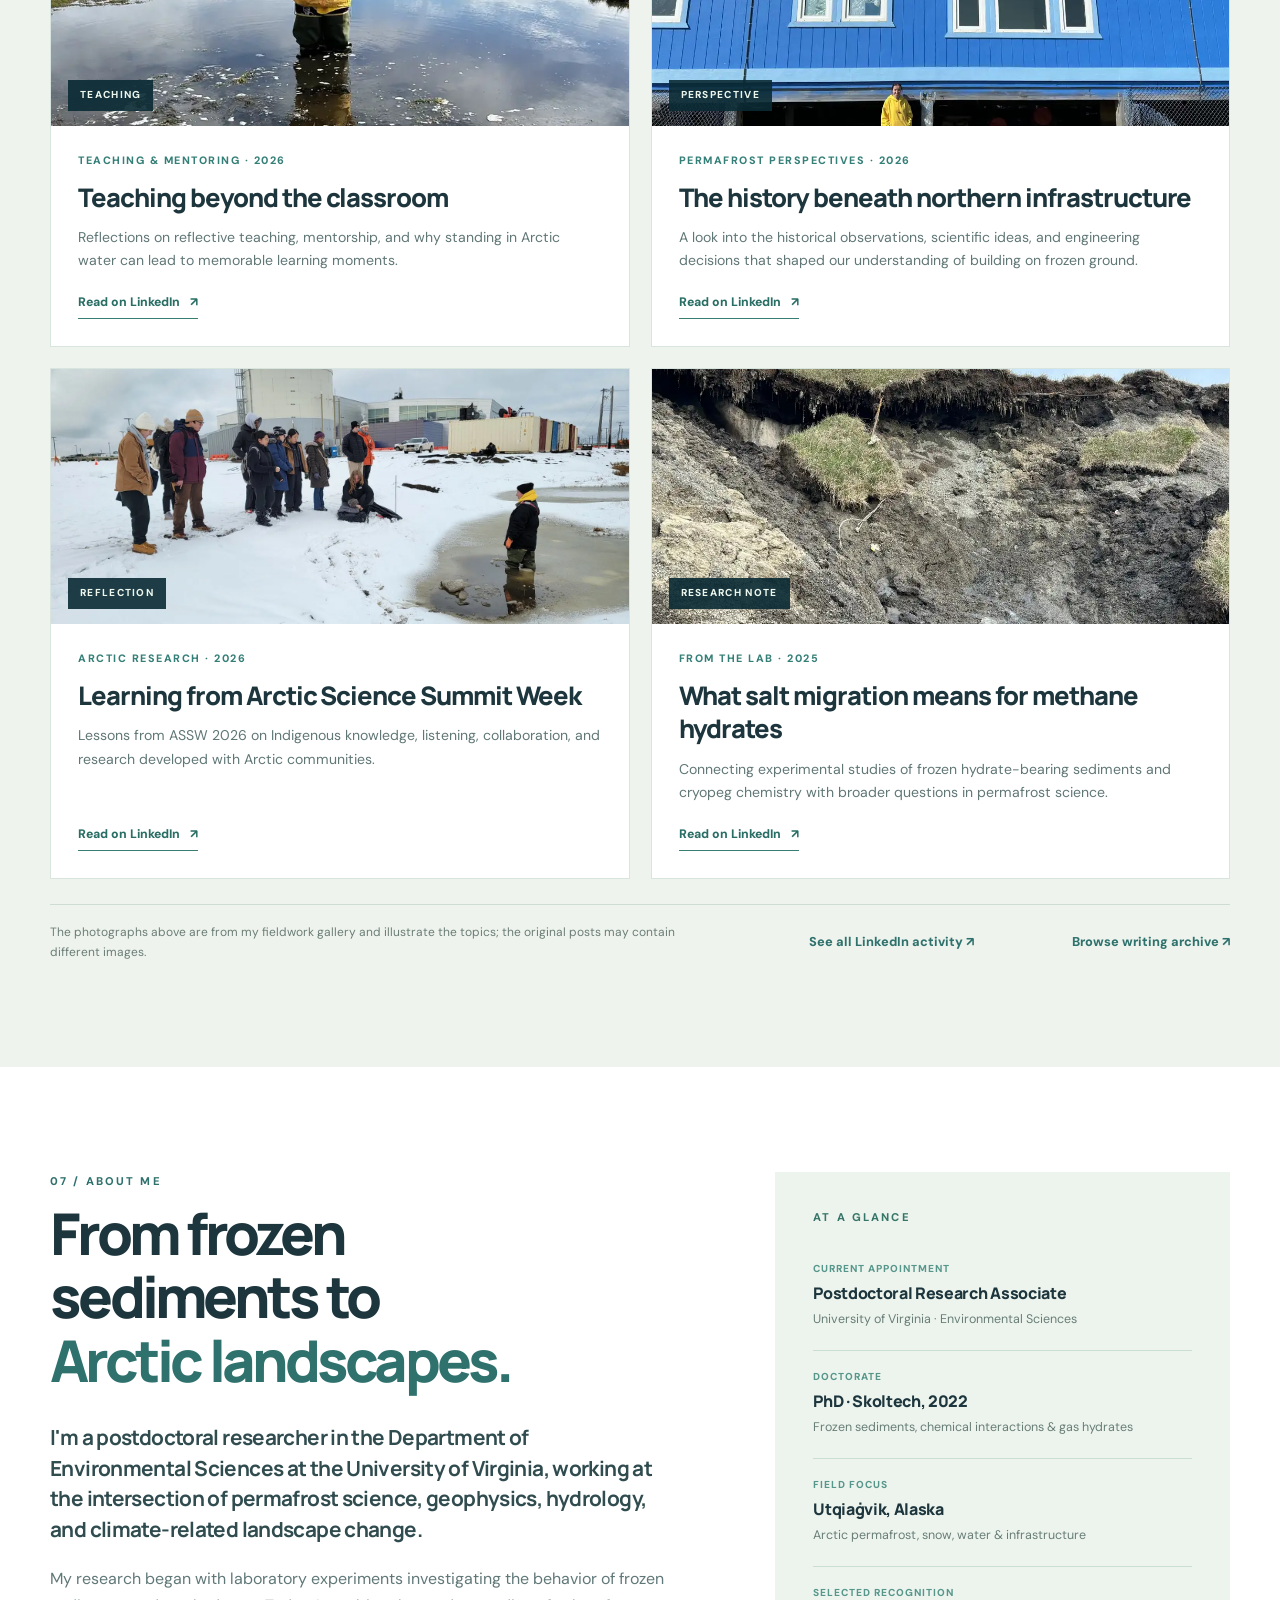
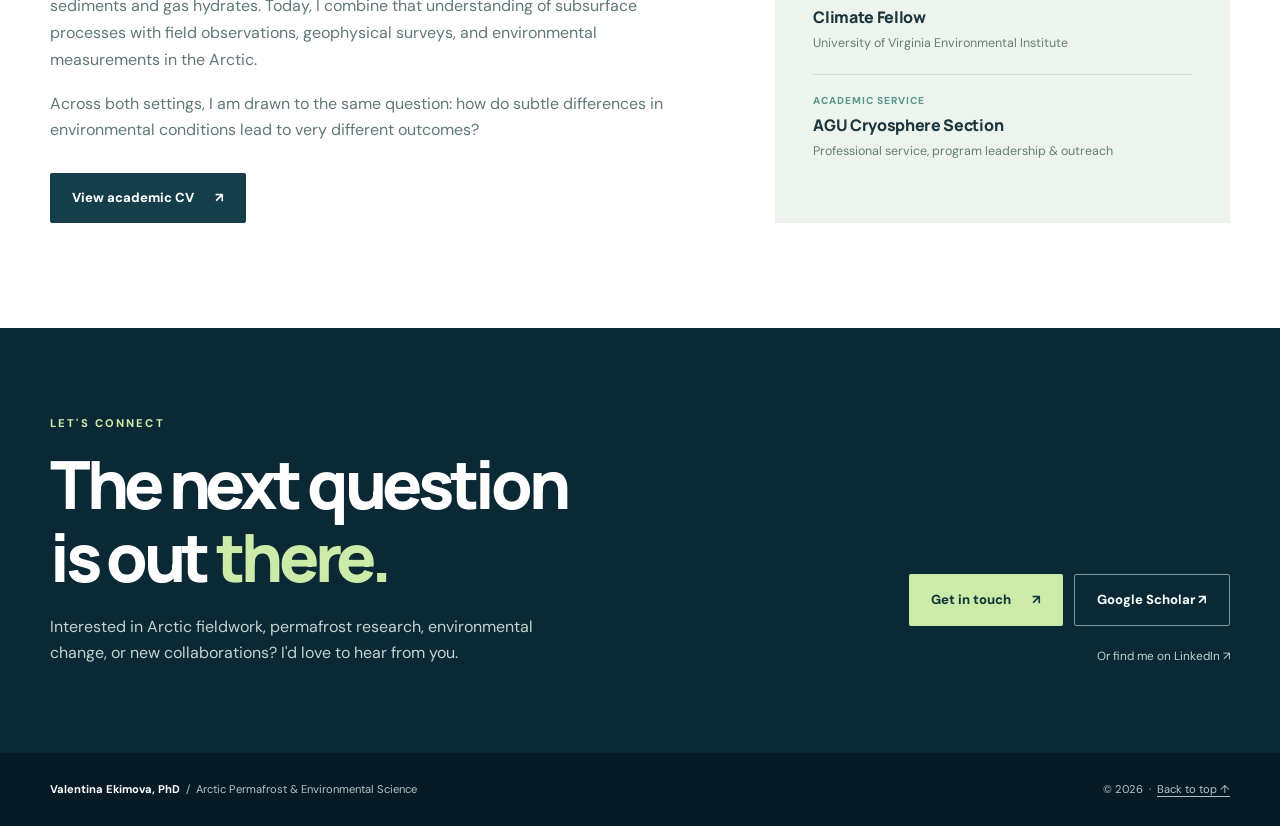
==== commit 8ff80632: "Document gas-hydrate experimental research and verified Russian-English publications" ====
--- a/index.html
+++ b/index.html
@@ -46,10 +46,10 @@
         <div class="research-grid">
           <article class="research-card"><div class="research-number">01 /</div><div class="research-art art-snow" aria-hidden="true"><span class="snow-cloud">❄</span><span class="snowline"></span><span class="groundline"></span></div><h3>Snow, water &amp; thaw</h3><p>In Utqiaġvik, persistent snowdrifts can delay ground warming while adjacent ponded terrain experiences much deeper thaw. I study how snow, drainage, vegetation, and infrastructure create these contrasts.</p><div class="chipline"><span>SNOW COVER</span><span>HYDROLOGY</span><span>THAW</span></div></article>
           <article class="research-card"><div class="research-number">02 /</div><div class="research-art art-geophysics" aria-hidden="true"><span class="radar-arc one"></span><span class="radar-arc two"></span><span class="stratum one"></span><span class="stratum two"></span></div><h3>Geophysics &amp; the built Arctic</h3><p>I analyze electrical resistivity tomography (ERT) and ground-penetrating radar (GPR) data developed with collaborators, alongside thaw measurements, to examine natural and built landscapes below ground.</p><div class="chipline"><span>ERT</span><span>GPR</span><span>INFRASTRUCTURE</span></div></article>
-          <article class="research-card"><div class="research-number">03 /</div><div class="research-art art-crystal" aria-hidden="true"><span class="crystal-symbol">◇</span><span class="small-molecules">• &nbsp; • &nbsp; •</span></div><h3>Frozen sediments &amp; chemistry</h3><p>My experiments show how salt migration through frozen sediments can induce pore-ice melting and methane-hydrate dissociation below 0°C. I investigate the governing thermal, chemical, and sediment properties.</p><div class="chipline"><span>FROZEN SOILS</span><span>SALINITY</span><span>GAS HYDRATES</span></div></article>
+          <article class="research-card"><div class="research-number">03 /</div><div class="research-art art-crystal" aria-hidden="true"><span class="crystal-symbol">◇</span><span class="small-molecules">• &nbsp; • &nbsp; •</span></div><h3>Frozen sediments &amp; gas hydrates</h3><p>My doctoral work investigated how salt movement through frozen sediments triggers pore-ice melting and methane-hydrate dissociation below 0°C, and how pressure, temperature, and sediment properties govern those processes.</p><div class="chipline"><span>FROZEN SOILS</span><span>SALINITY</span><span>GAS HYDRATES</span></div><a href="hydrates.html" class="research-link" style="display:inline-flex;margin-top:19px;font-size:.8rem;font-weight:800;color:#2b776e;border-bottom:1px solid #4c9585;padding-bottom:4px">Explore experimental research ↗</a></article>
         </div>
         <div class="research-footnote"><span class="small-star" aria-hidden="true">✳</span><span><strong>How I work:</strong> field observations + geophysics + environmental data + controlled experiments, connecting processes across scales.</span></div>
-        <a href="research.html" class="feature-link">Explore my research program <span aria-hidden="true">↗</span></a>
+        <a href="research.html" class="feature-link">Explore my research program <span aria-hidden="true">↗</span></a><a href="hydrates.html" class="feature-link" style="margin-left:24px">Gas hydrates &amp; frozen sediments <span aria-hidden="true">↗</span></a>
       </div>
     </section>
     <section class="section field-section" id="fieldwork"><div class="container">
@@ -84,7 +84,7 @@
         <article class="pub-item" data-category="frozen"><span class="pub-year">2023</span><div><span class="pub-type">PEER-REVIEWED JOURNAL ARTICLE</span><h3>Migration of salt ions in frozen hydrate-saturated sand: Effect of silt and clay particles</h3><p>Chuvilin et al. · <em>Energy &amp; Fuels</em>, 37(7), 5331–5340.</p></div><a href="https://doi.org/10.1021/acs.energyfuels.3c00274" target="_blank" rel="noopener noreferrer">DOI ↗</a></article>
         <article class="pub-item" data-category="frozen"><span class="pub-year">2022</span><div><span class="pub-type">PEER-REVIEWED JOURNAL ARTICLE</span><h3>Migration of salt ions in frozen hydrate-saturated sediments: Temperature and chemistry constraints</h3><p>Chuvilin et al. · <em>Geosciences</em>, 12(7), 276.</p></div><a href="https://doi.org/10.3390/geosciences12070276" target="_blank" rel="noopener noreferrer">DOI ↗</a></article>
       </div>
-      <p class="pub-foot">For additional publications and citations: <a href="https://scholar.google.com/citations?user=jKWFds0AAAAJ&amp;hl=en" target="_blank" rel="noopener noreferrer" class="text-arrow">Google Scholar ↗</a></p>
+      <p class="pub-foot">For my earlier experimental work, see <a href="hydrates.html" class="text-arrow">gas-hydrate publications (2019–2026) ↗</a>. For additional publications and citations: <a href="https://scholar.google.com/citations?user=jKWFds0AAAAJ&amp;hl=en" target="_blank" rel="noopener noreferrer" class="text-arrow">Google Scholar ↗</a></p>
     </div></section>
     <section class="section teaching-section" id="teaching"><div class="container">
       <div class="section-head"><div><p class="overline teal">04 / TEACHING &amp; MENTORING</p><h2>Passing curiosity <em>on.</em></h2></div><p class="section-summary">I connect observations, experiments, and quantitative reasoning so that students can test explanations and understand what their measurements reveal.</p></div>
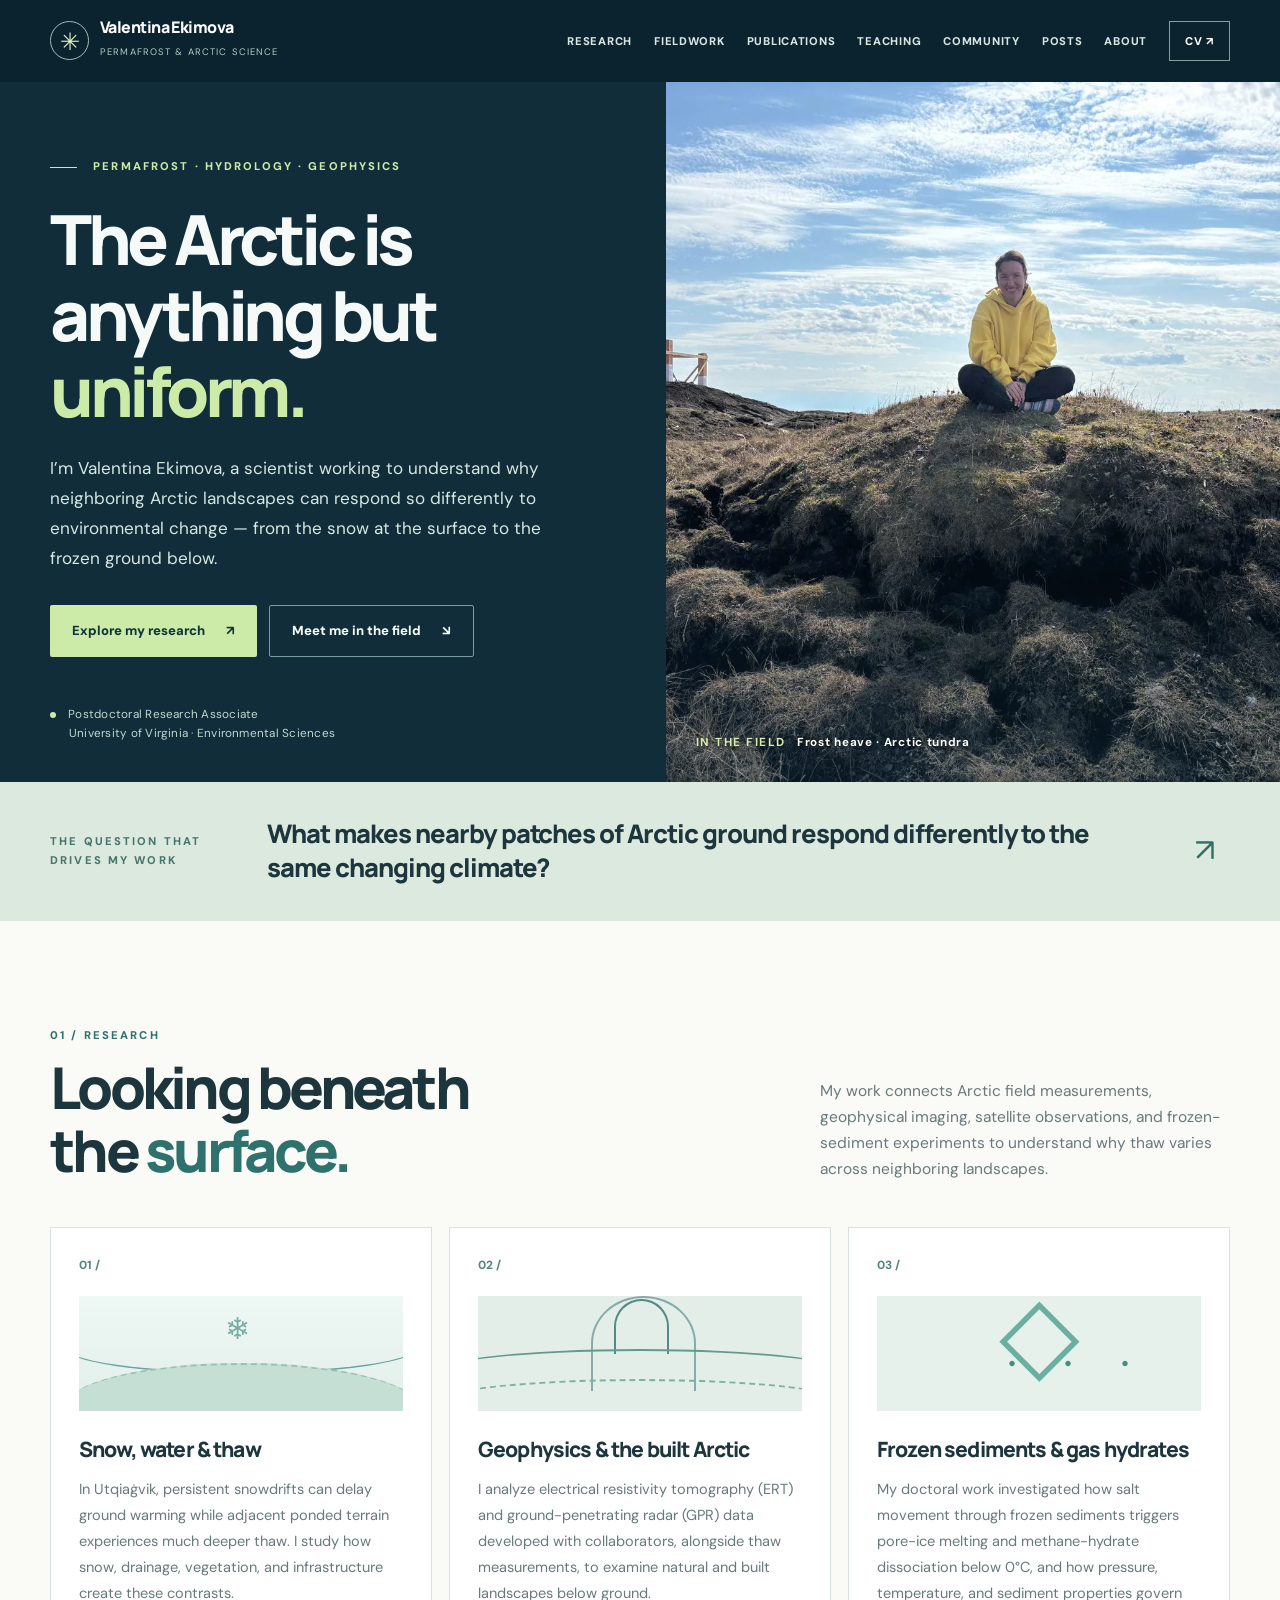
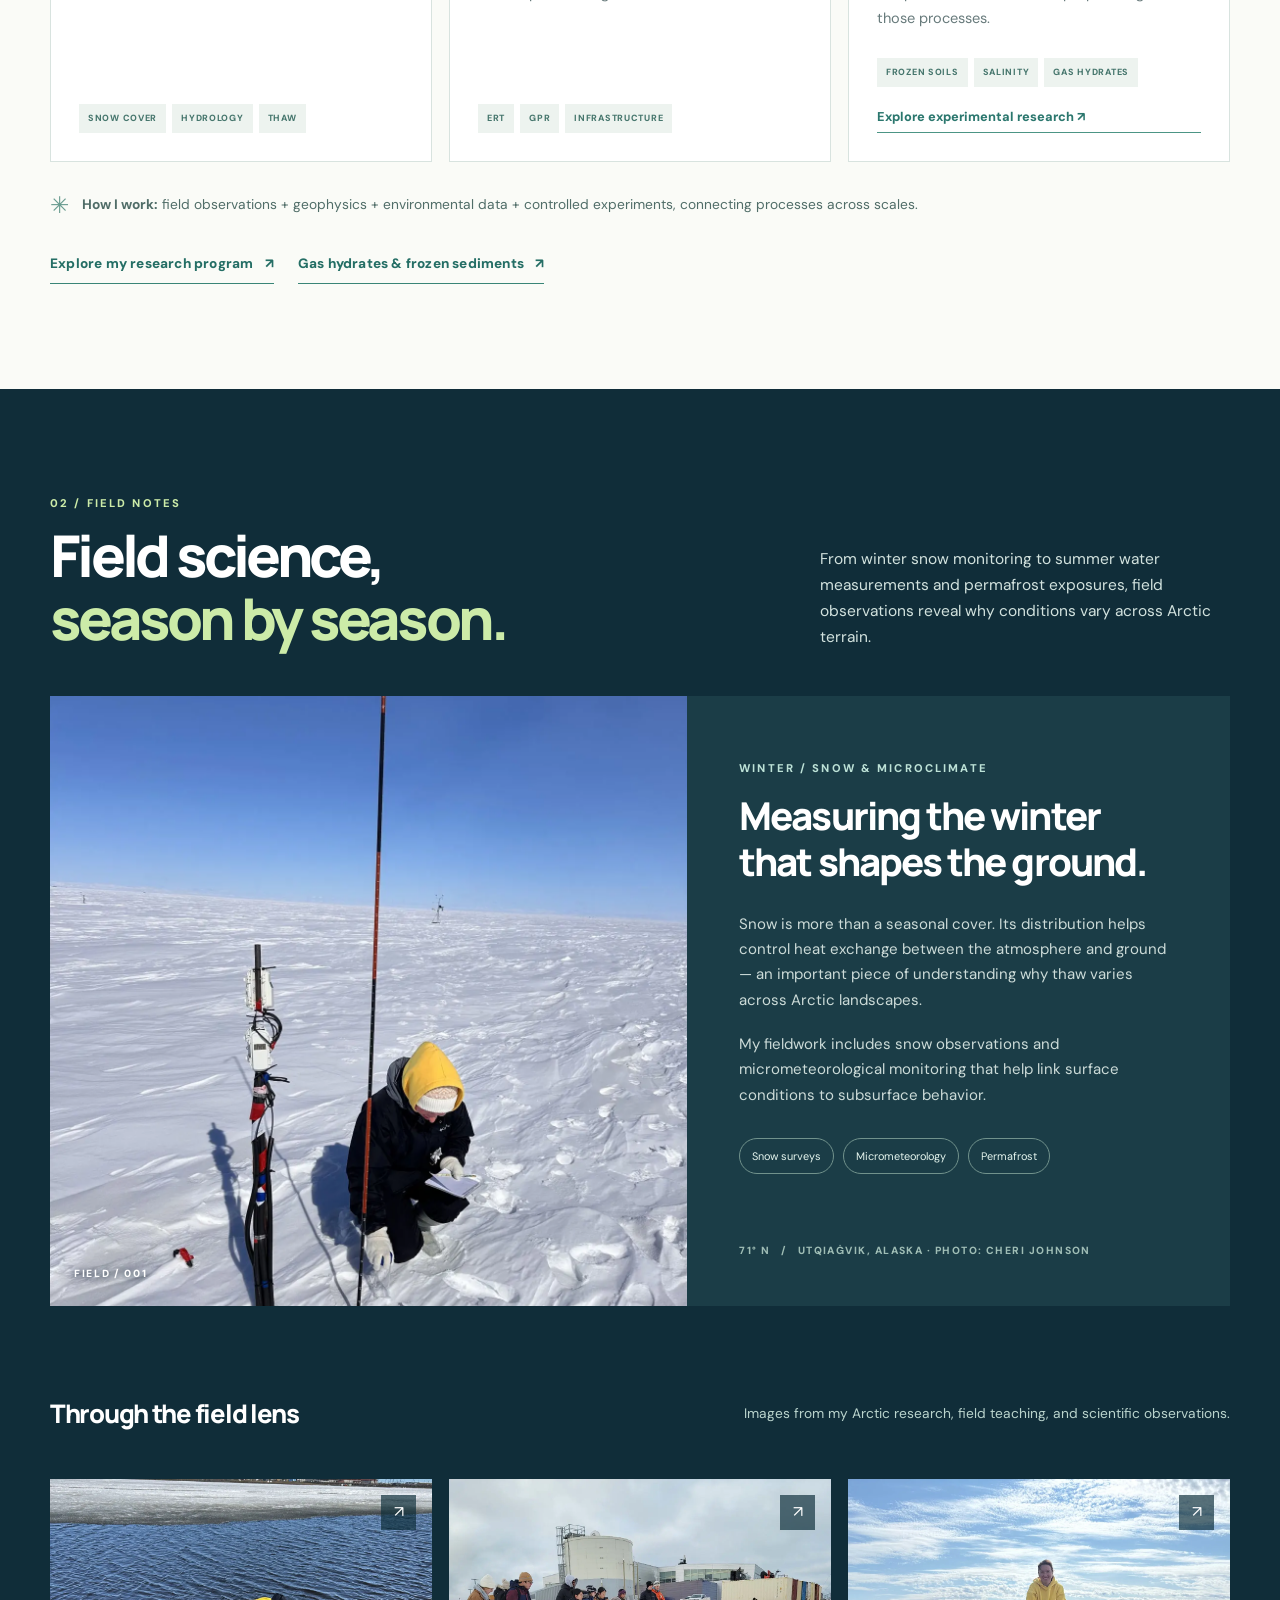
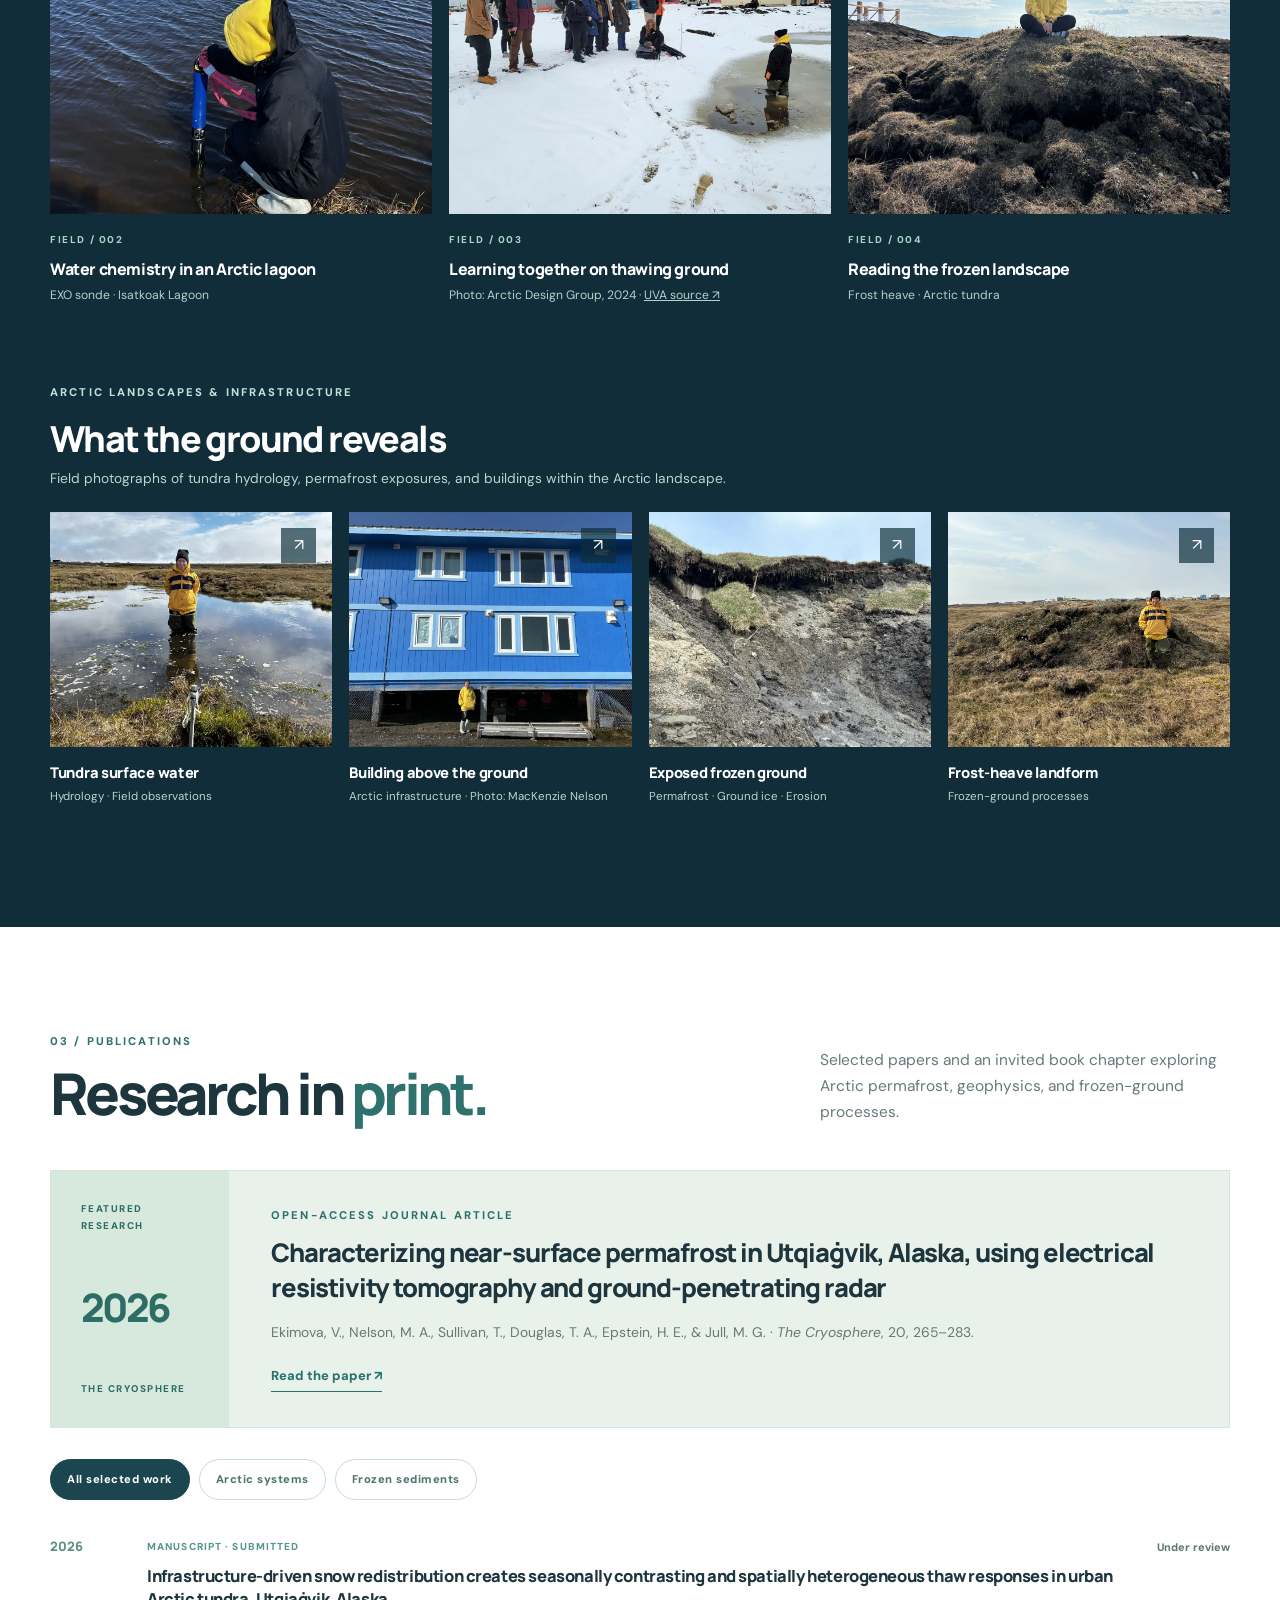
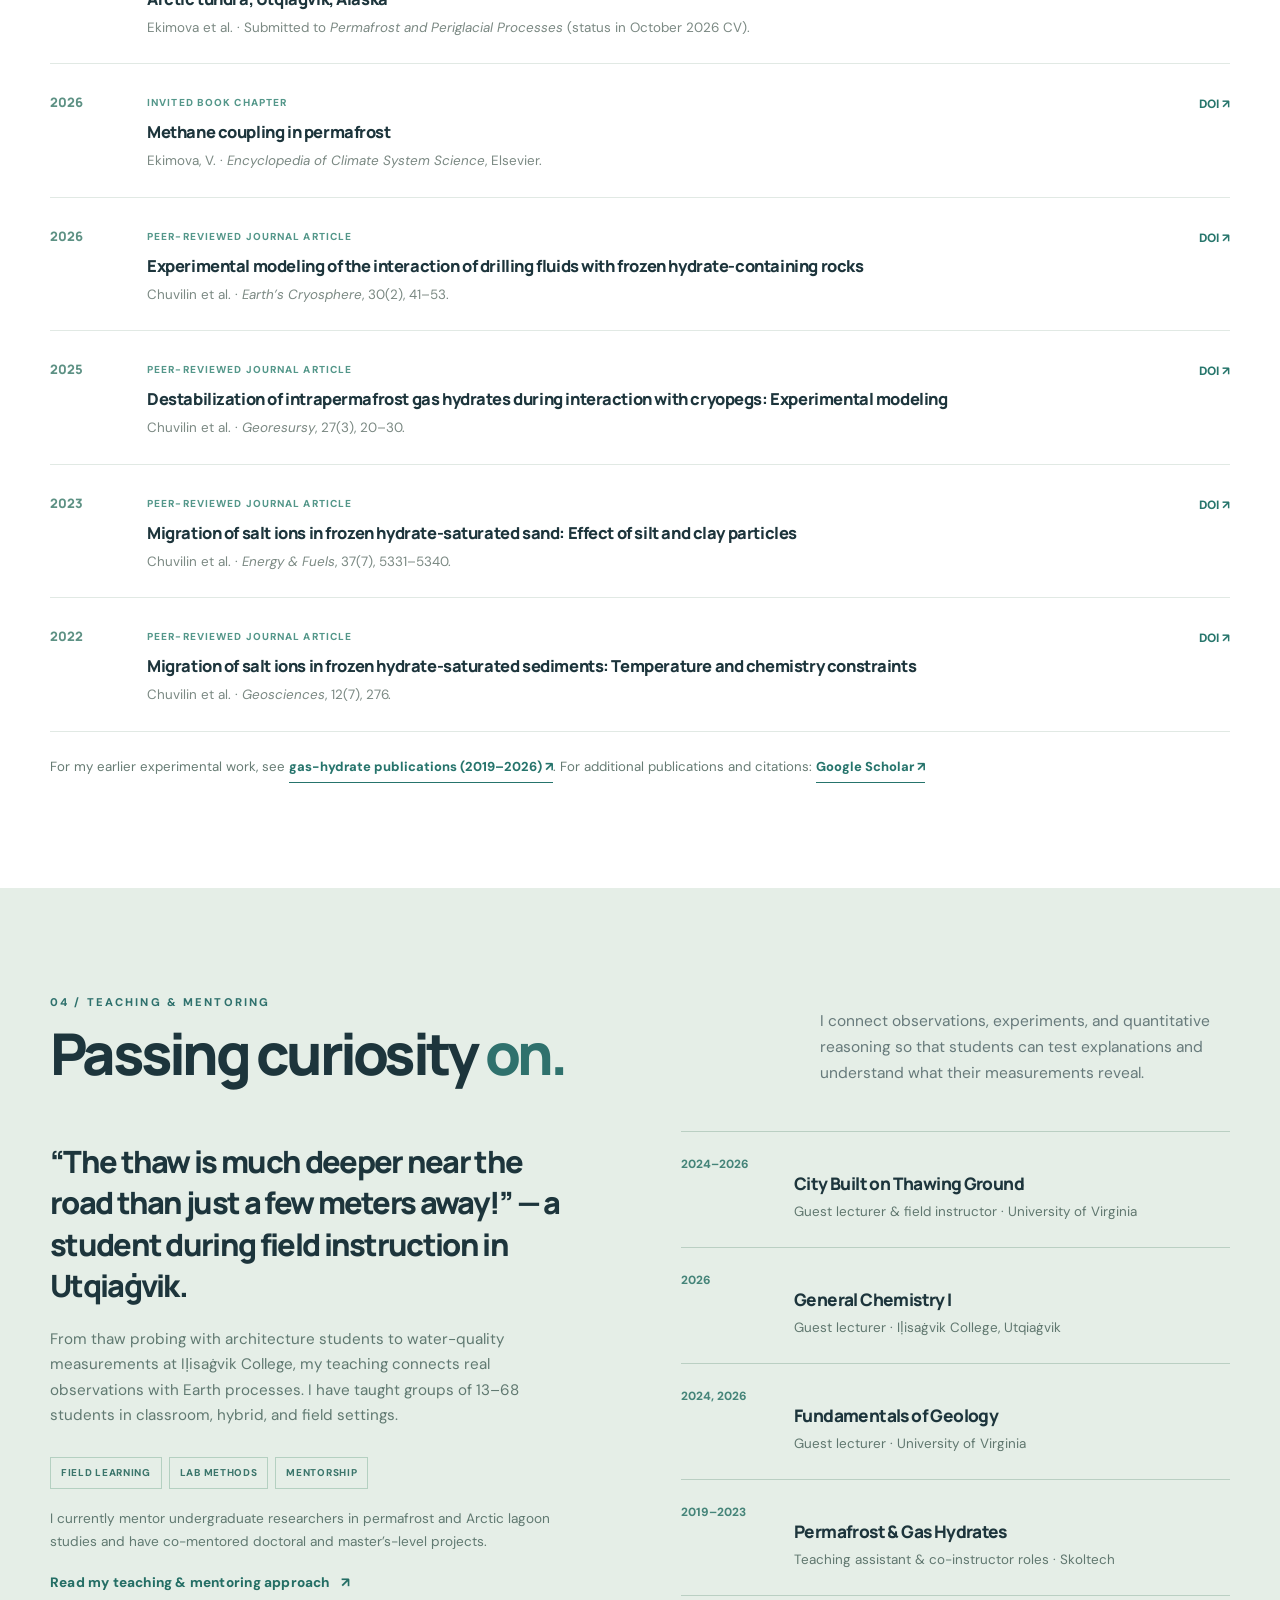
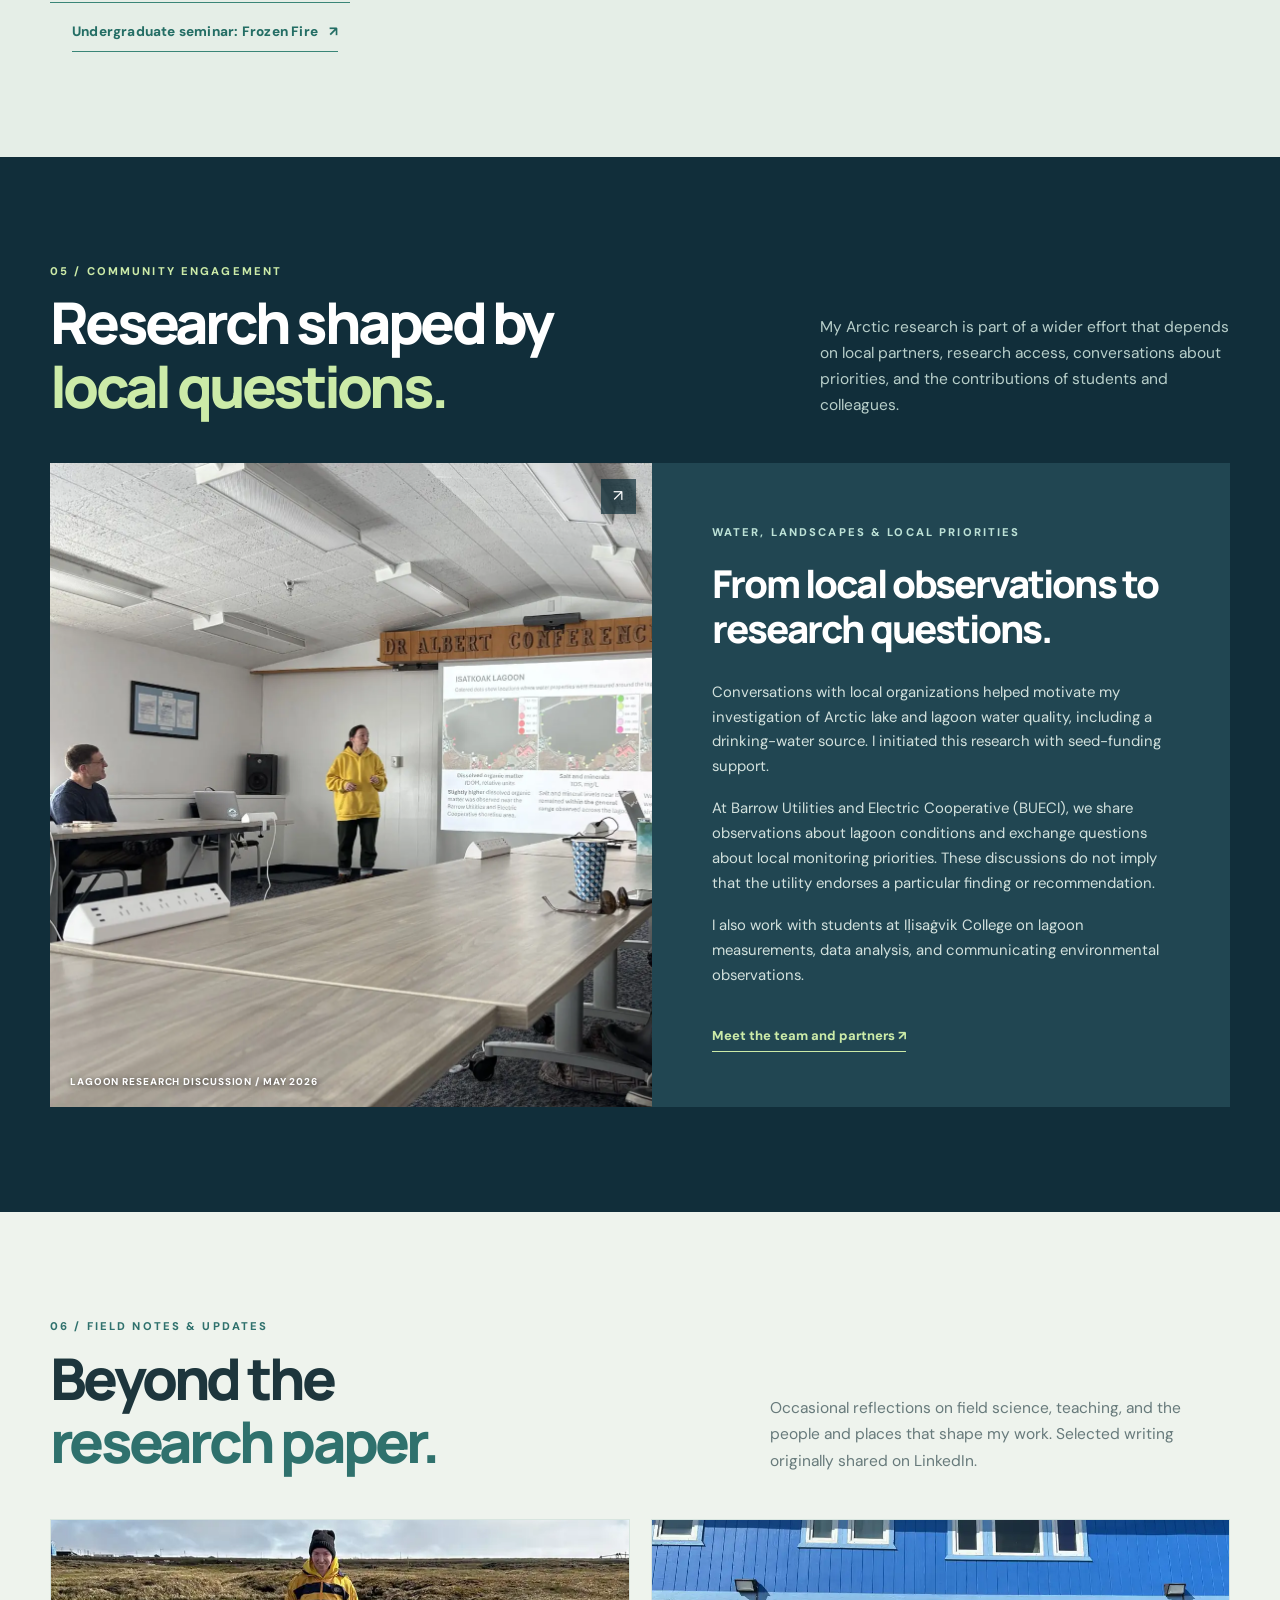
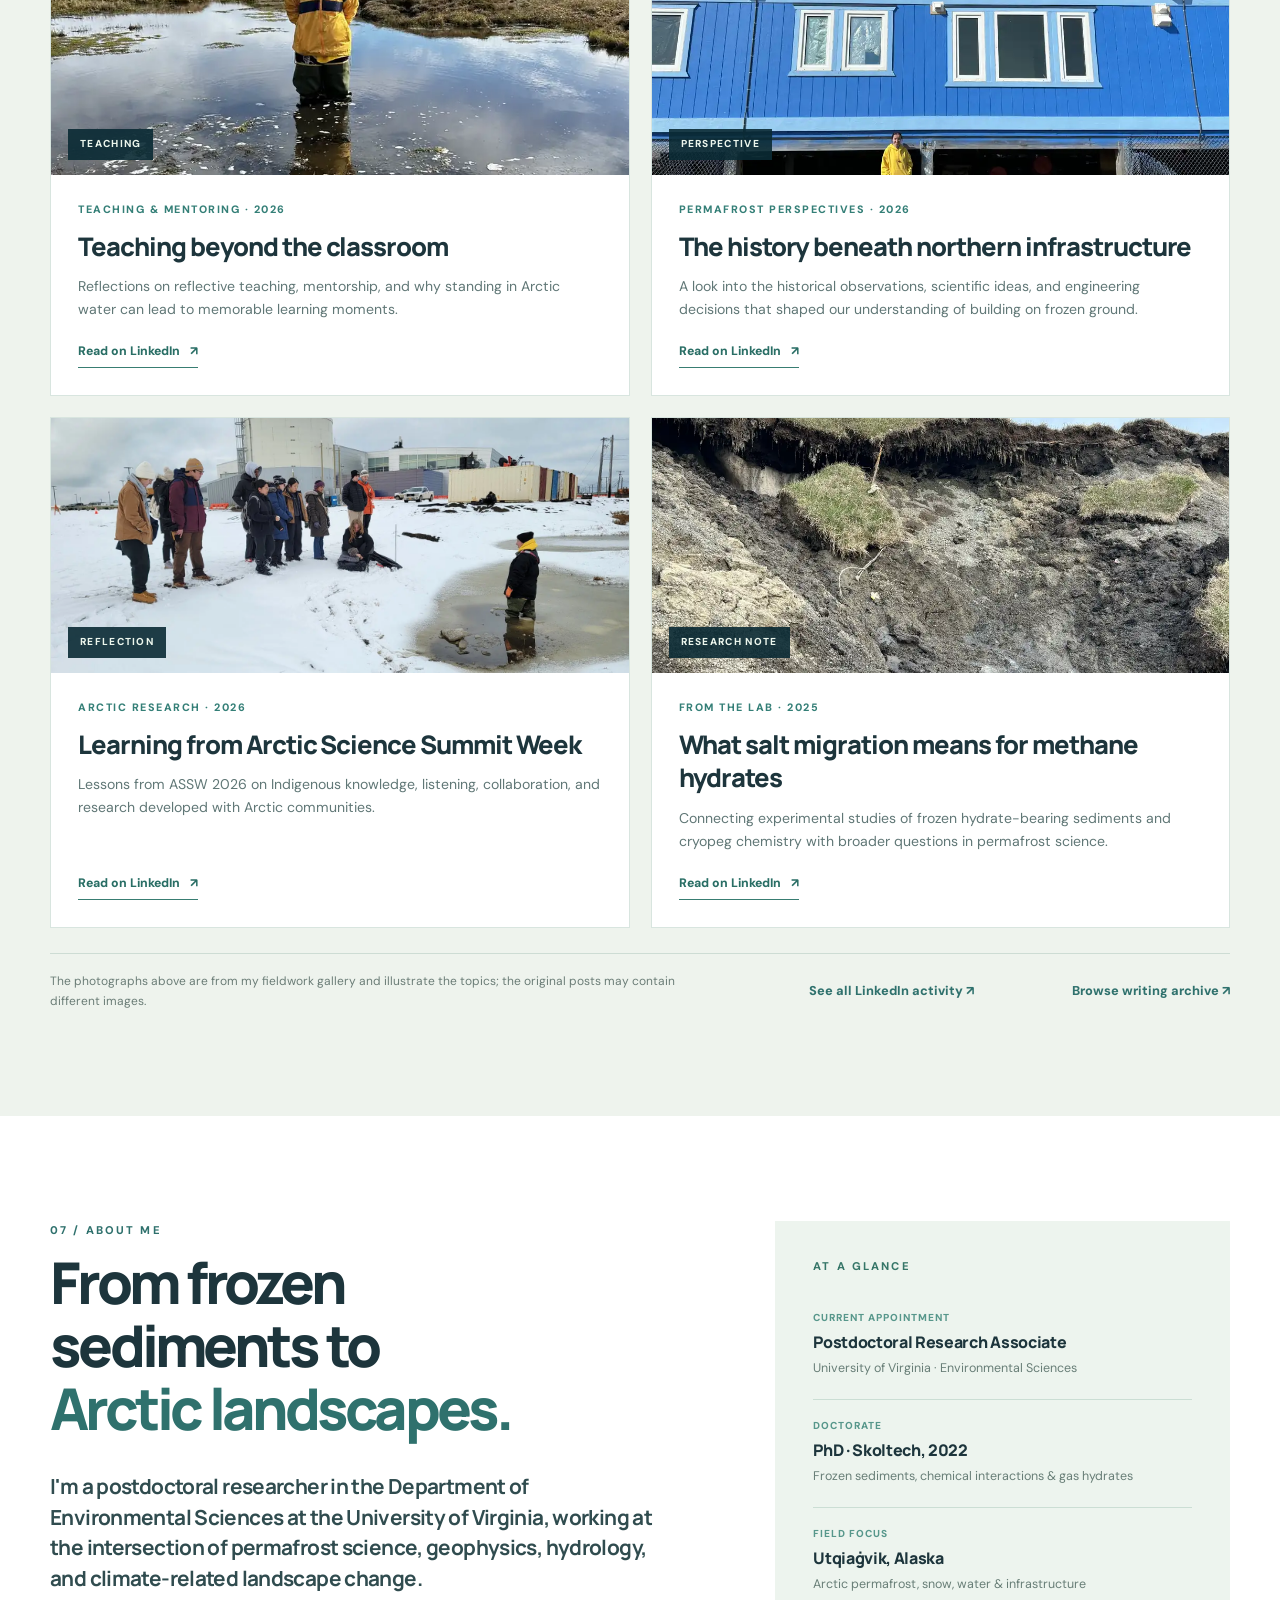
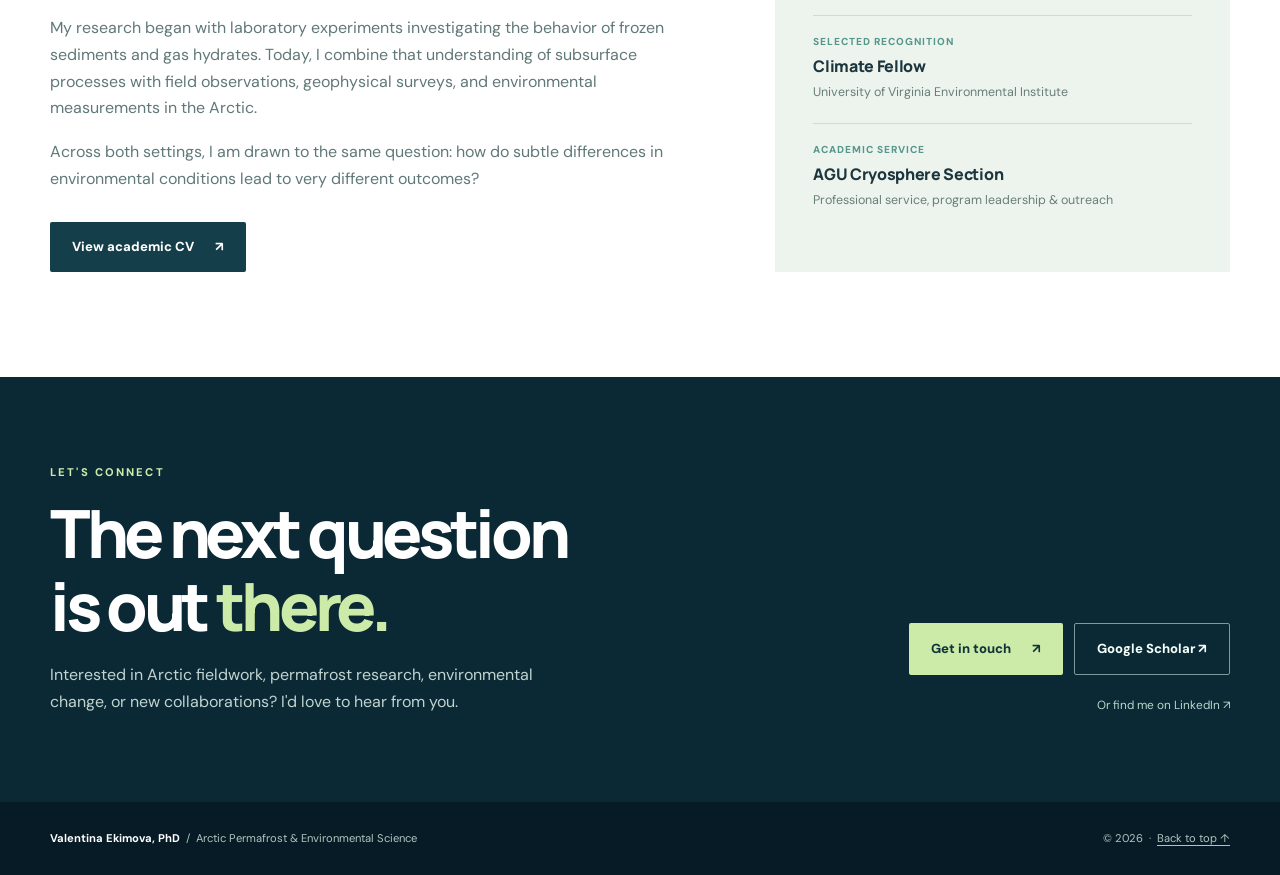
==== commit ee2dcae7: "Connect Frozen Fire seminar to teaching and hydrate research pages" ====
--- a/index.html
+++ b/index.html
@@ -88,7 +88,7 @@
     </div></section>
     <section class="section teaching-section" id="teaching"><div class="container">
       <div class="section-head"><div><p class="overline teal">04 / TEACHING &amp; MENTORING</p><h2>Passing curiosity <em>on.</em></h2></div><p class="section-summary">I connect observations, experiments, and quantitative reasoning so that students can test explanations and understand what their measurements reveal.</p></div>
-      <div class="teaching-layout"><div class="teaching-copy"><blockquote>“The thaw is much deeper near the road than just a few meters away!” — a student during field instruction in Utqiaġvik.</blockquote><p>From thaw probing with architecture students to water-quality measurements at Iḷisaġvik College, my teaching connects real observations with Earth processes. I have taught groups of 13–68 students in classroom, hybrid, and field settings.</p><div class="teach-tags"><span>FIELD LEARNING</span><span>LAB METHODS</span><span>MENTORSHIP</span></div><p class="teaching-subline">I currently mentor undergraduate researchers in permafrost and Arctic lagoon studies and have co-mentored doctoral and master’s-level projects.</p><a href="teaching.html" class="feature-link">Read my teaching &amp; mentoring approach <span aria-hidden="true">↗</span></a></div>
+      <div class="teaching-layout"><div class="teaching-copy"><blockquote>“The thaw is much deeper near the road than just a few meters away!” — a student during field instruction in Utqiaġvik.</blockquote><p>From thaw probing with architecture students to water-quality measurements at Iḷisaġvik College, my teaching connects real observations with Earth processes. I have taught groups of 13–68 students in classroom, hybrid, and field settings.</p><div class="teach-tags"><span>FIELD LEARNING</span><span>LAB METHODS</span><span>MENTORSHIP</span></div><p class="teaching-subline">I currently mentor undergraduate researchers in permafrost and Arctic lagoon studies and have co-mentored doctoral and master’s-level projects.</p><a href="teaching.html" class="feature-link">Read my teaching &amp; mentoring approach <span aria-hidden="true">↗</span></a><a href="frozen-fire.html" class="feature-link" style="margin-left:22px">Undergraduate seminar: Frozen Fire <span aria-hidden="true">↗</span></a></div>
       <div class="course-list"><article><span>2024–2026</span><div><h3>City Built on Thawing Ground</h3><p>Guest lecturer &amp; field instructor · University of Virginia</p></div></article><article><span>2026</span><div><h3>General Chemistry I</h3><p>Guest lecturer · Iḷisaġvik College, Utqiaġvik</p></div></article><article><span>2024, 2026</span><div><h3>Fundamentals of Geology</h3><p>Guest lecturer · University of Virginia</p></div></article><article><span>2019–2023</span><div><h3>Permafrost &amp; Gas Hydrates</h3><p>Teaching assistant &amp; co-instructor roles · Skoltech</p></div></article></div></div>
     </div></section>
     <section class="section outreach-section" id="outreach"><div class="container">
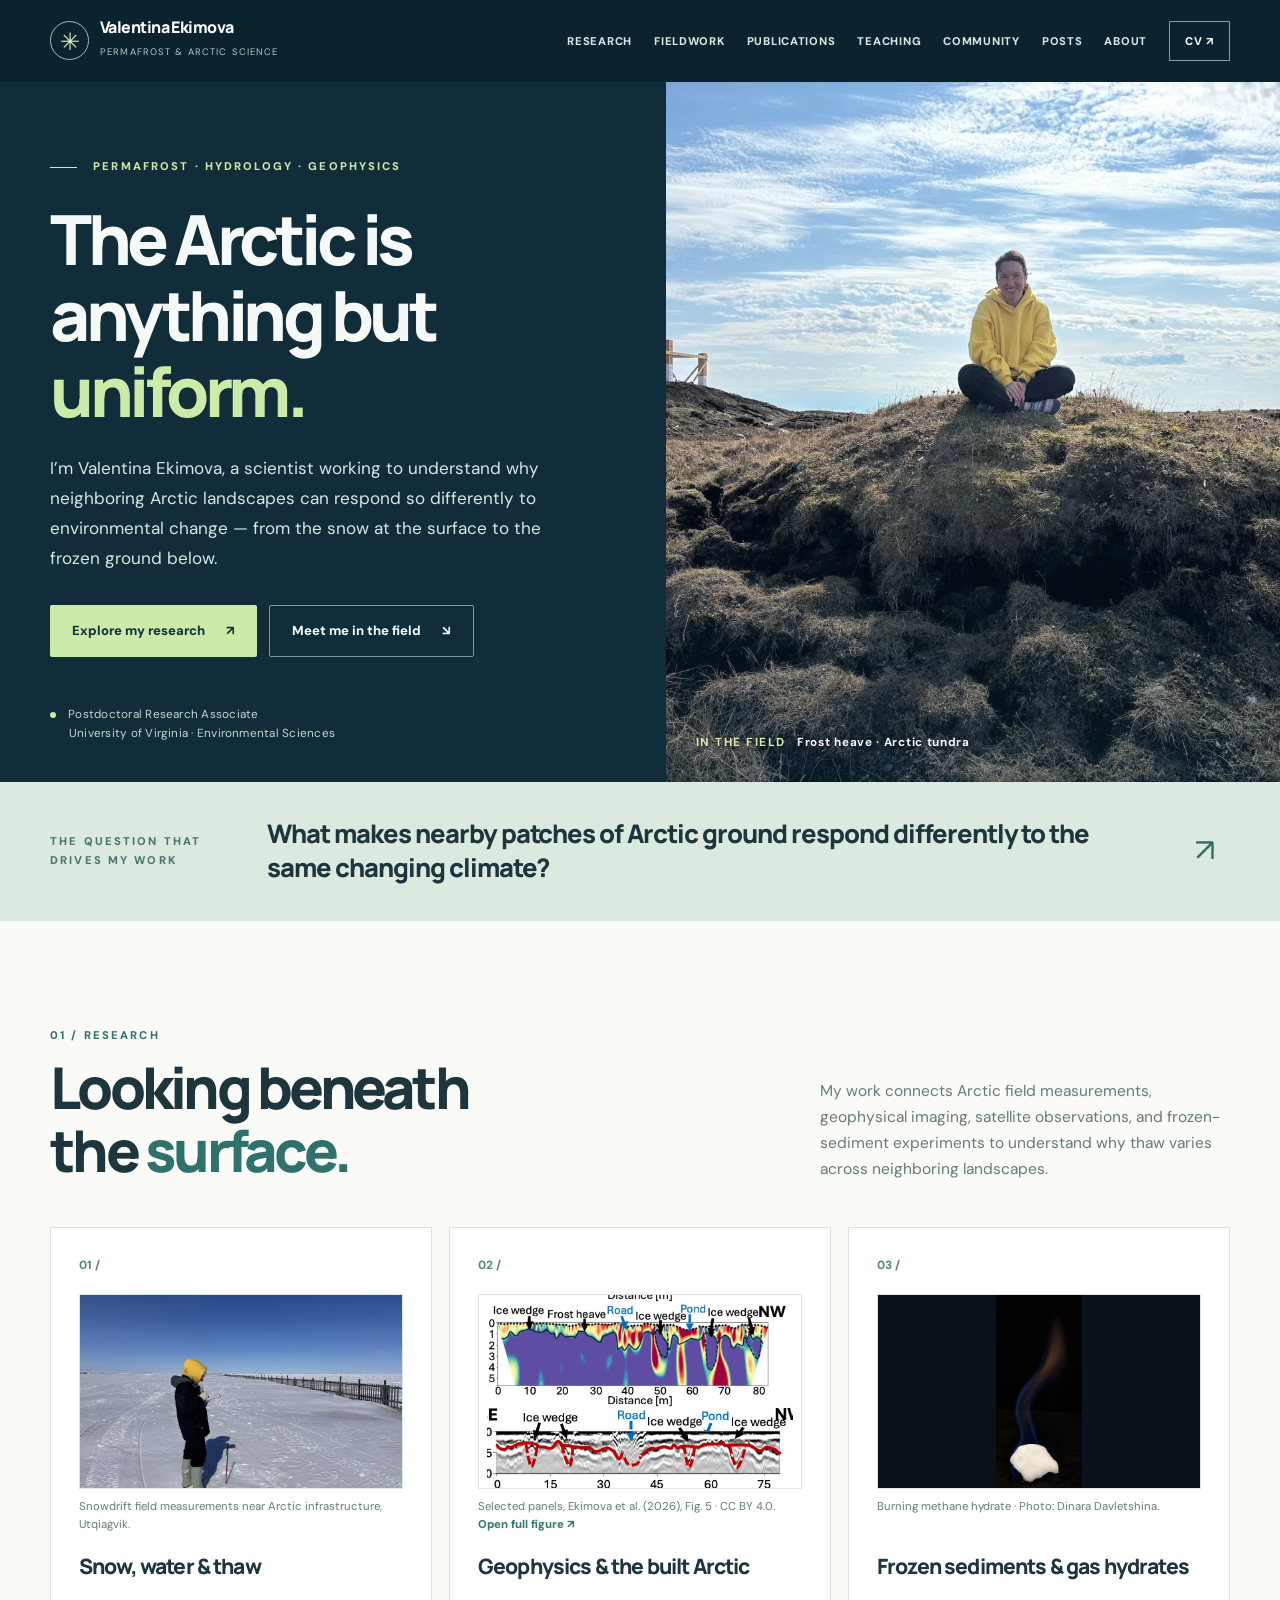
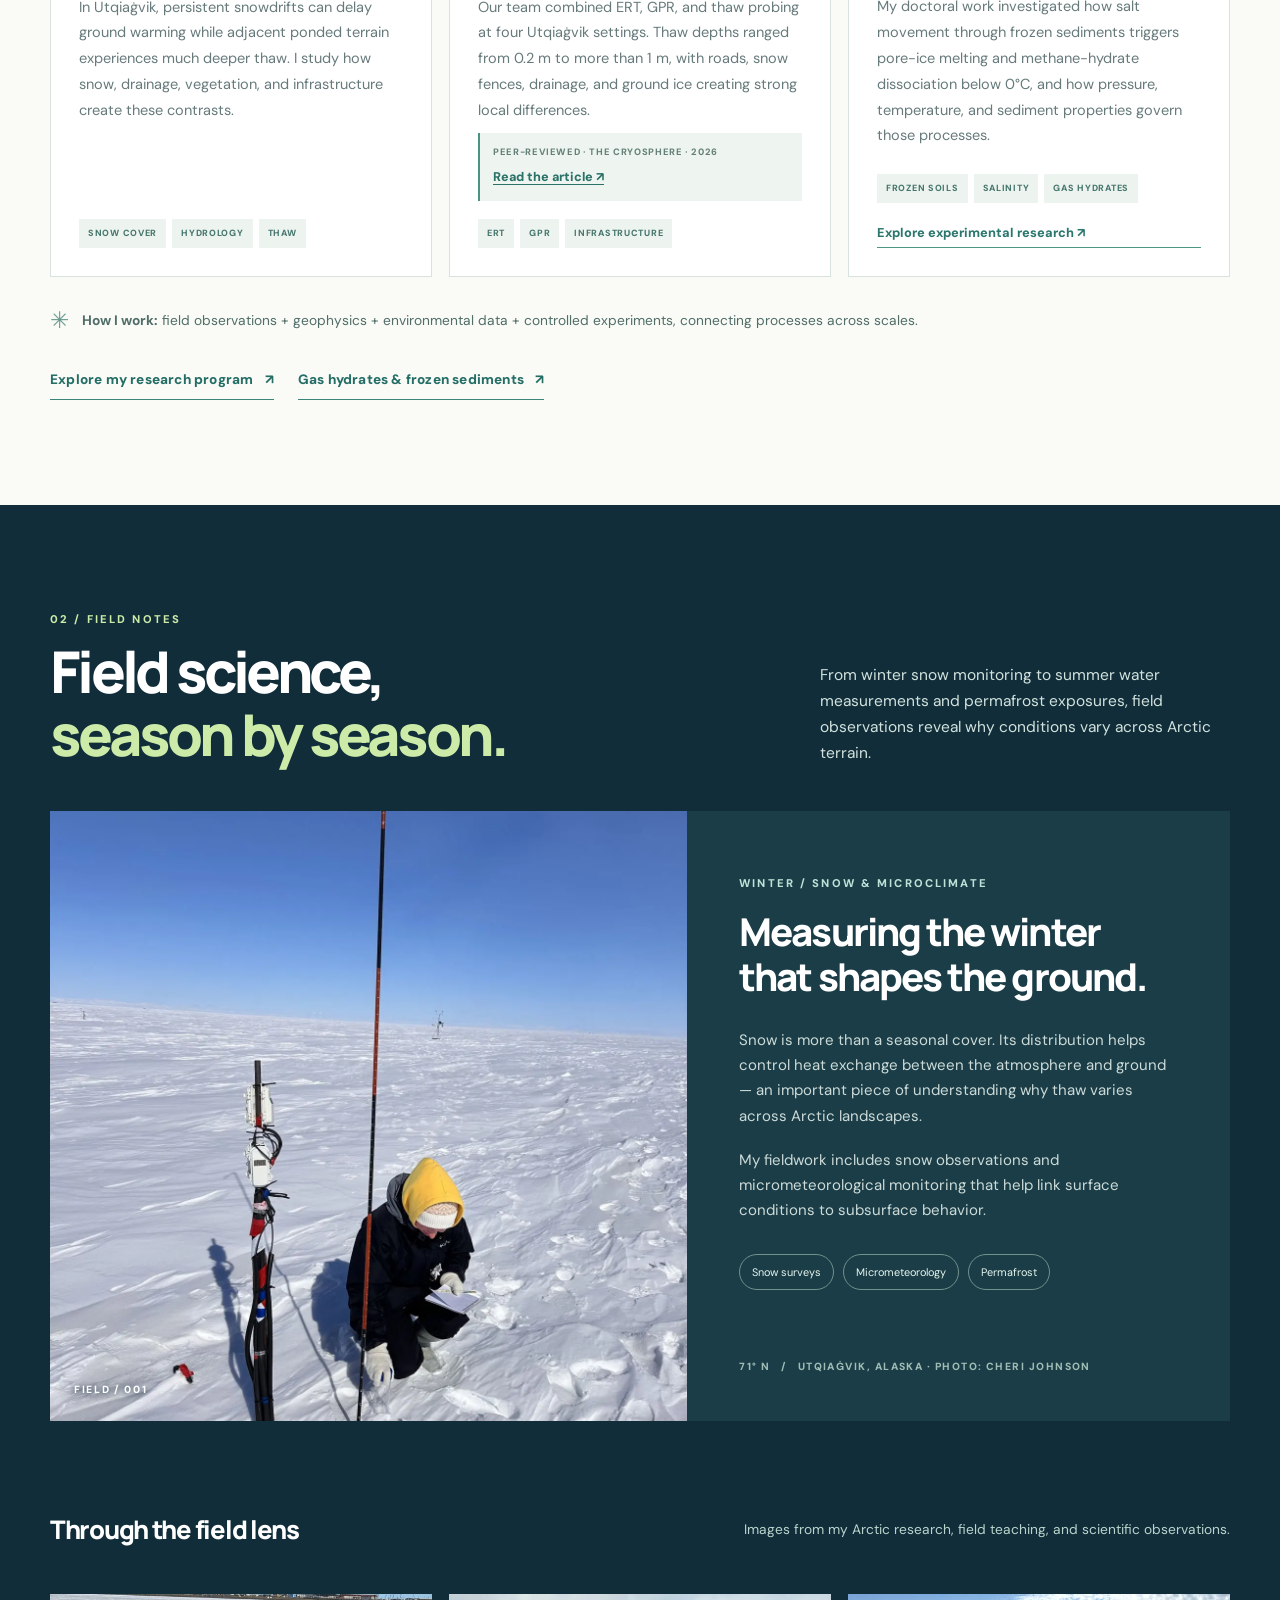
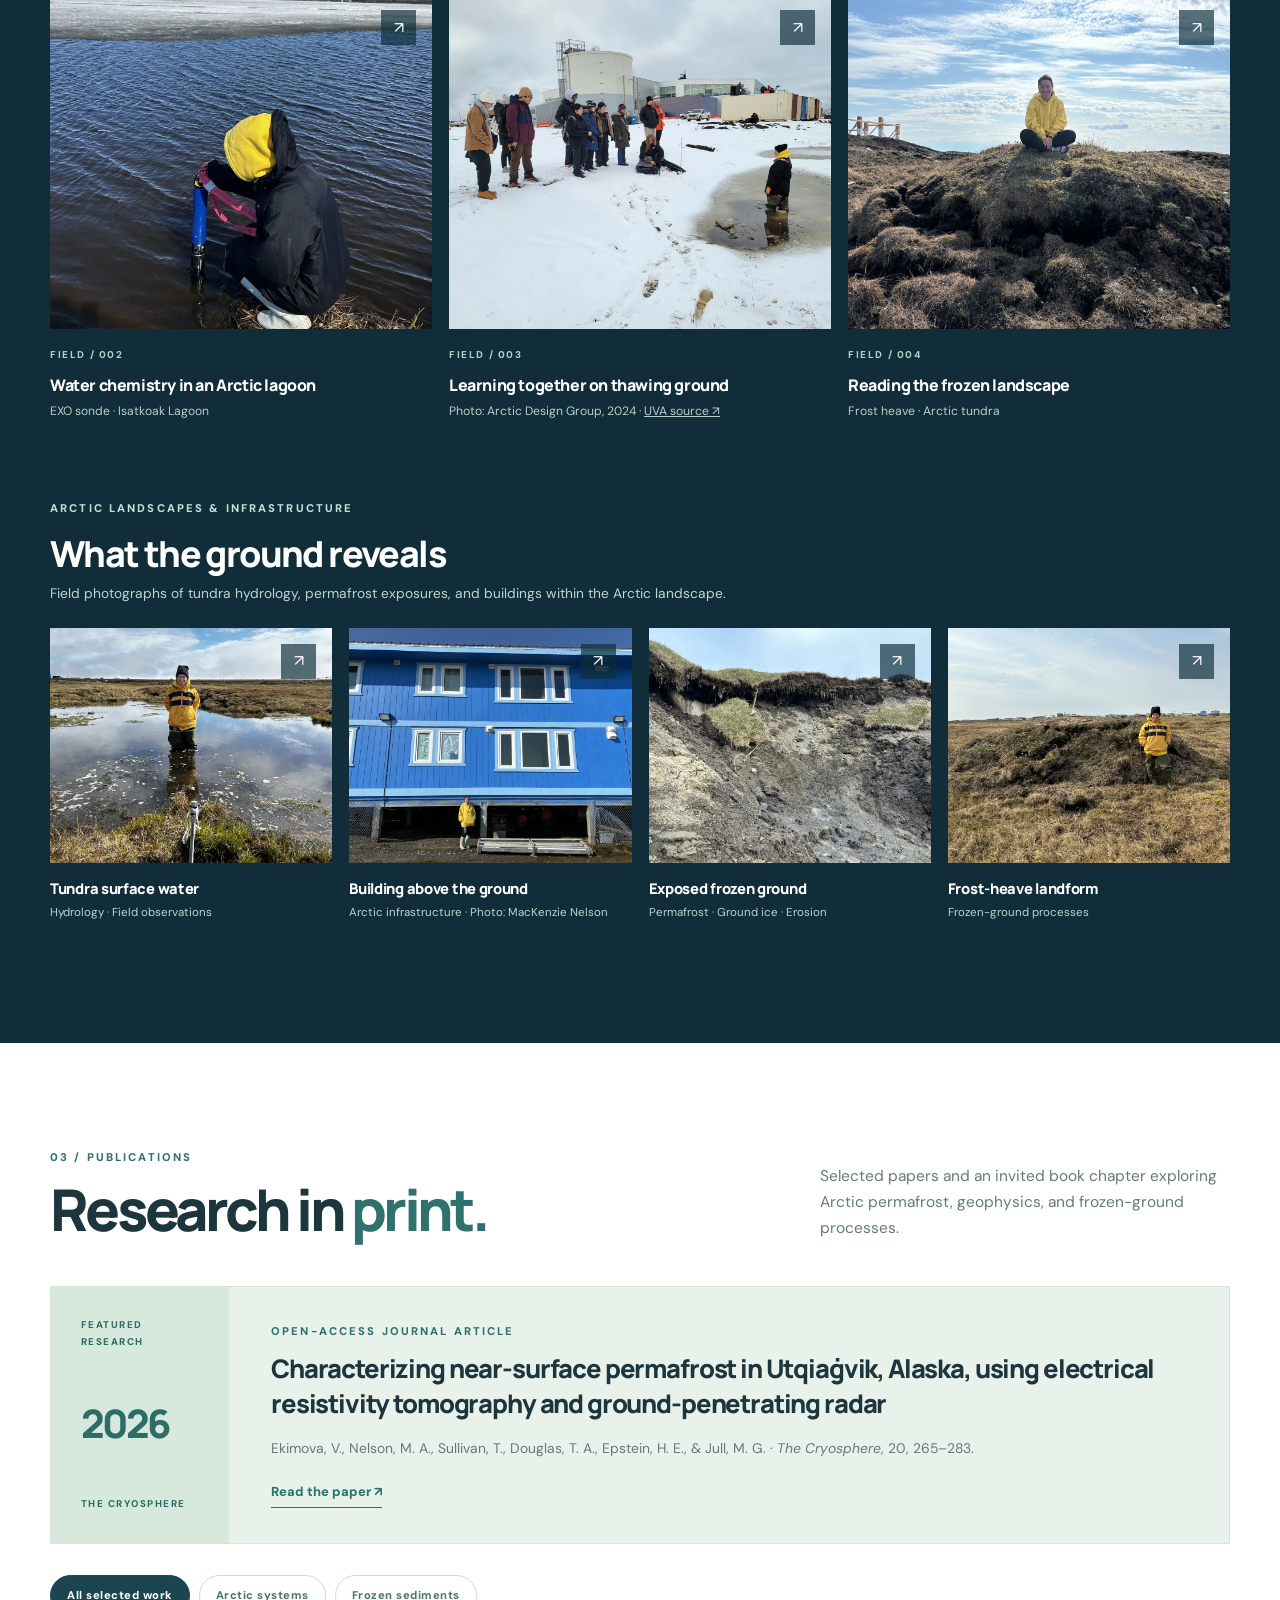
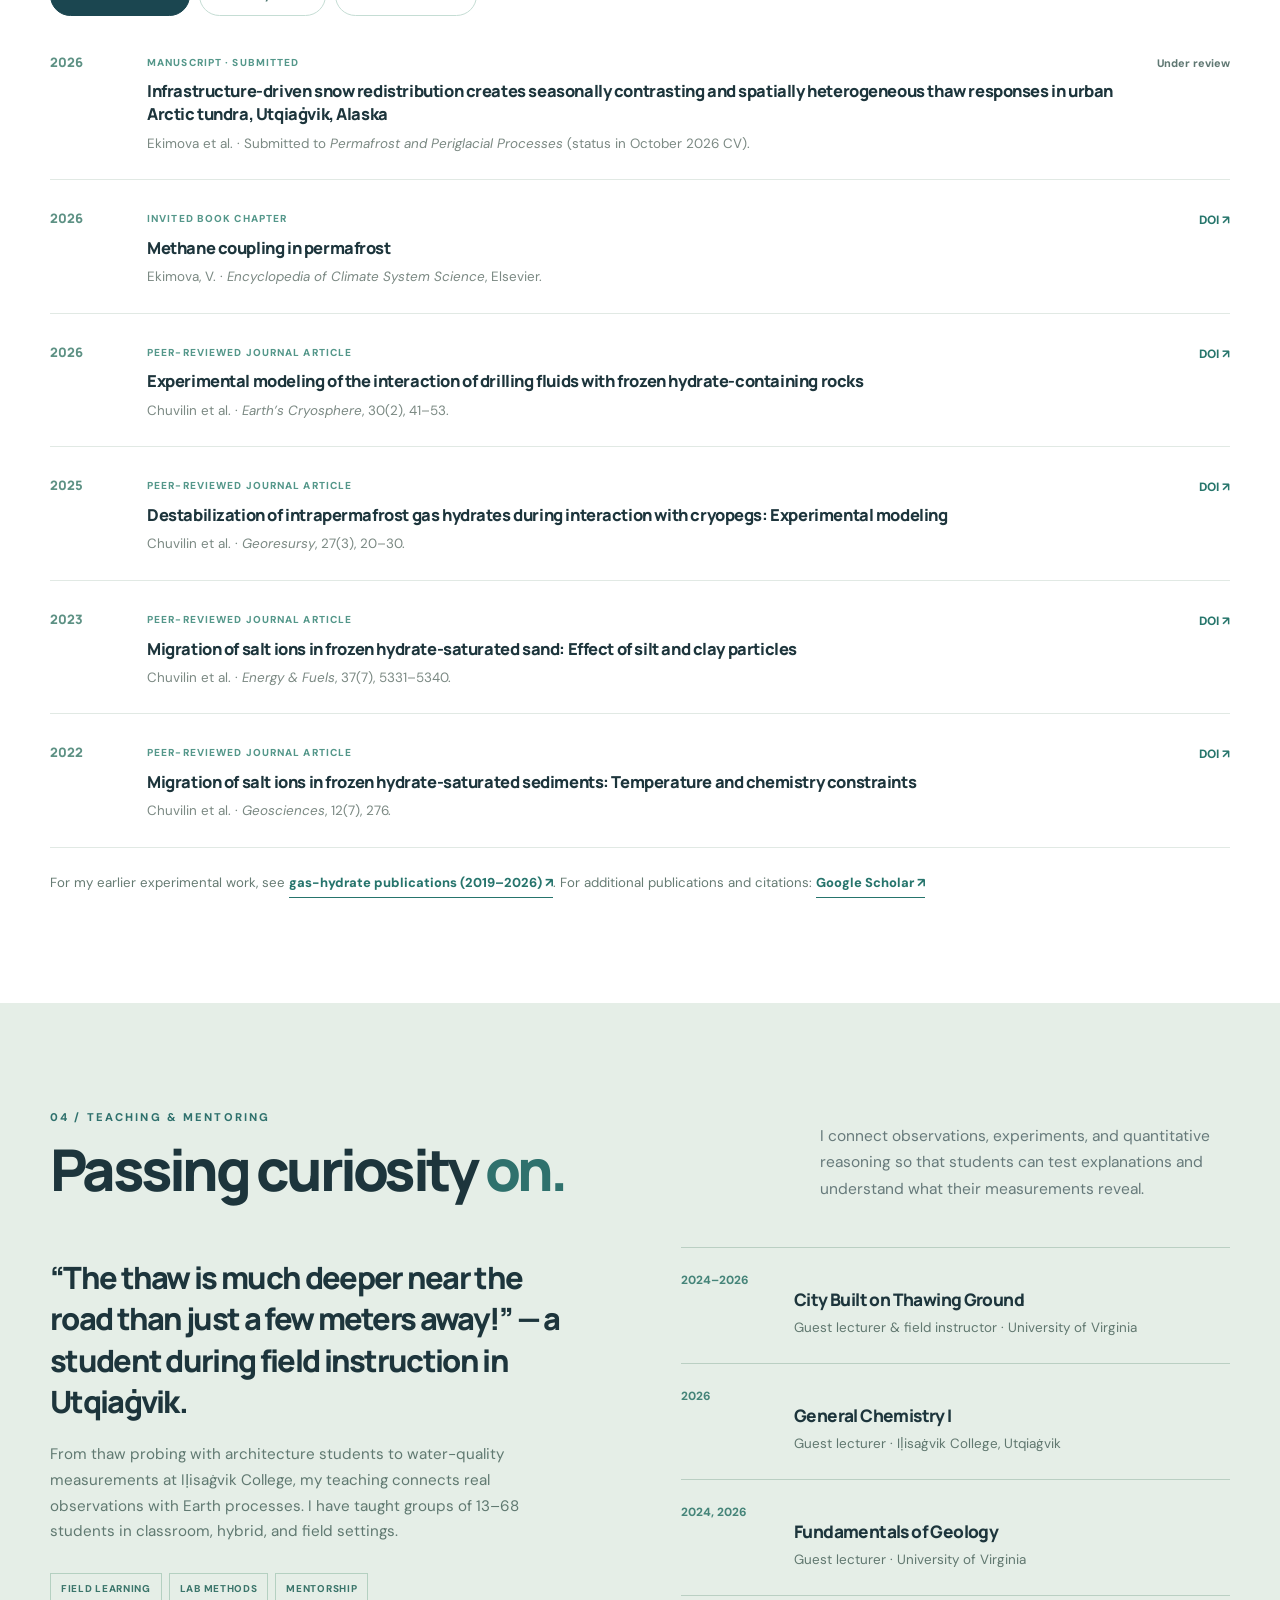
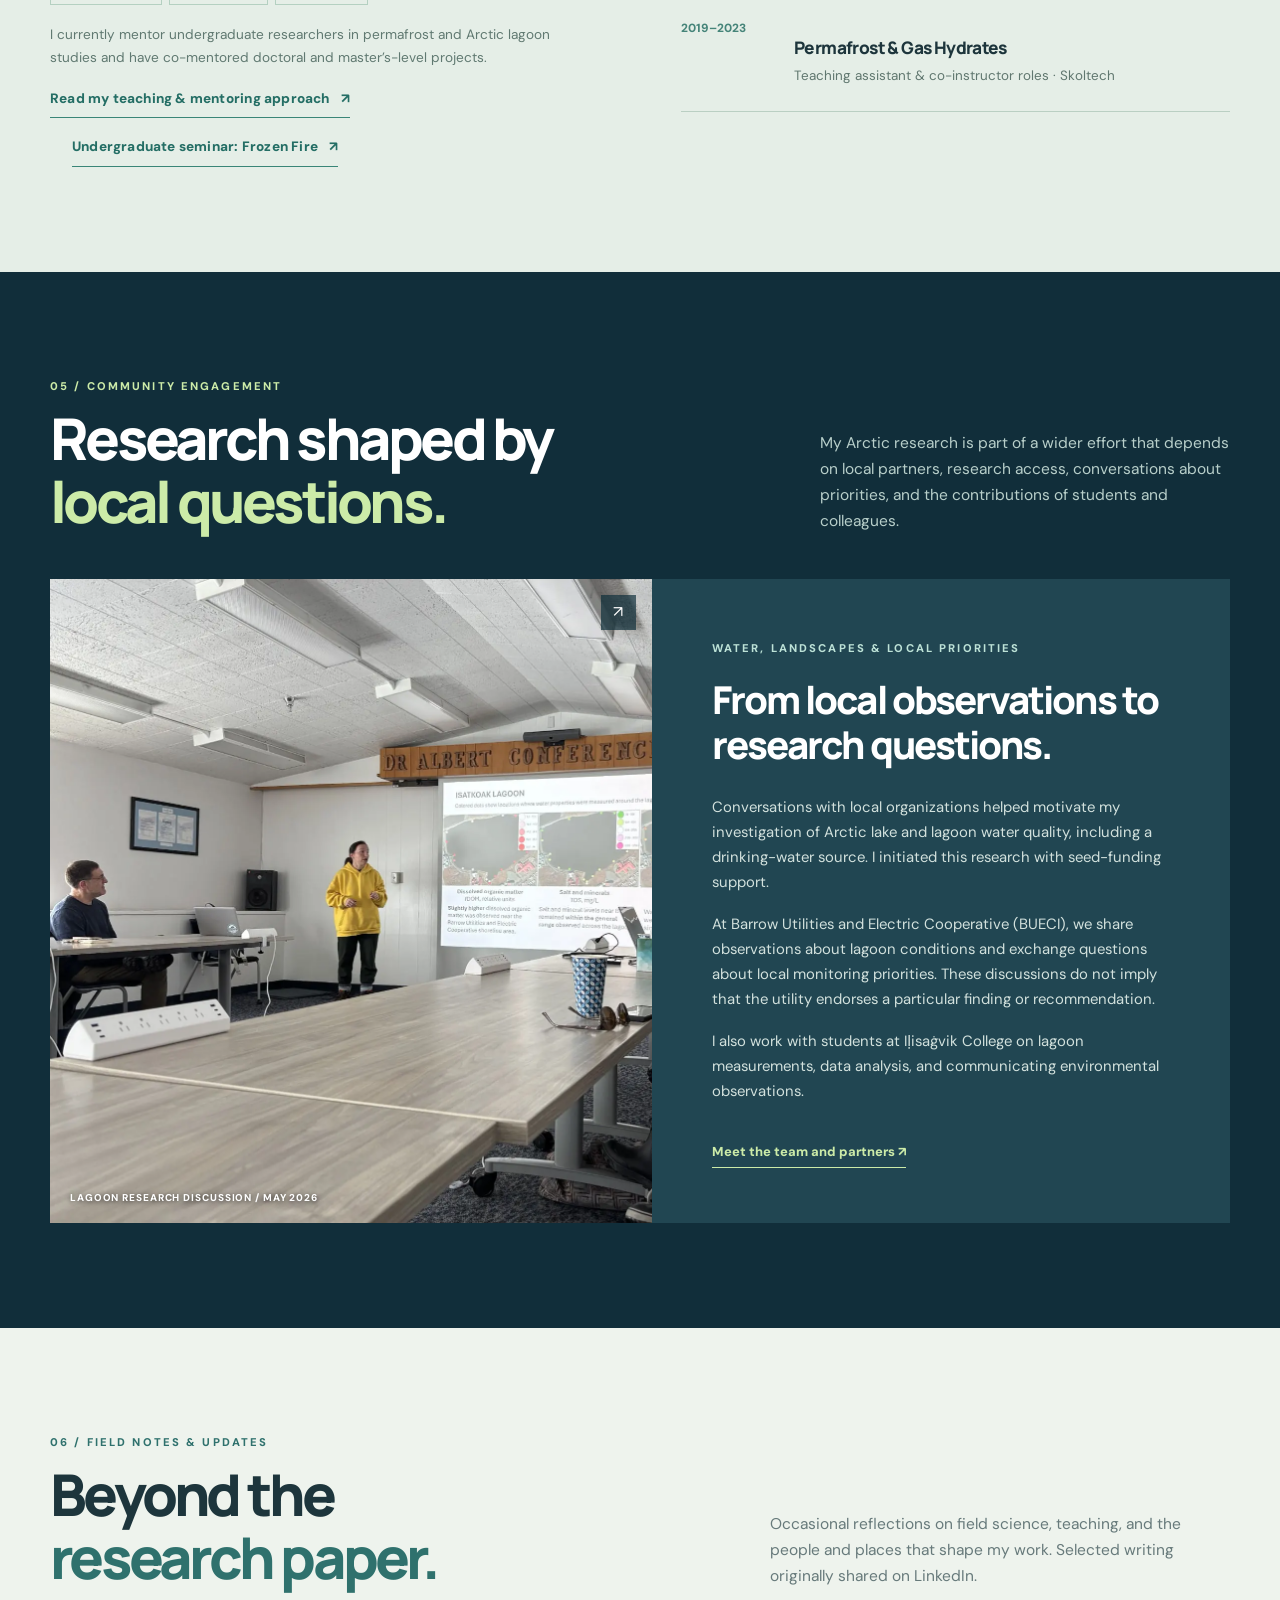
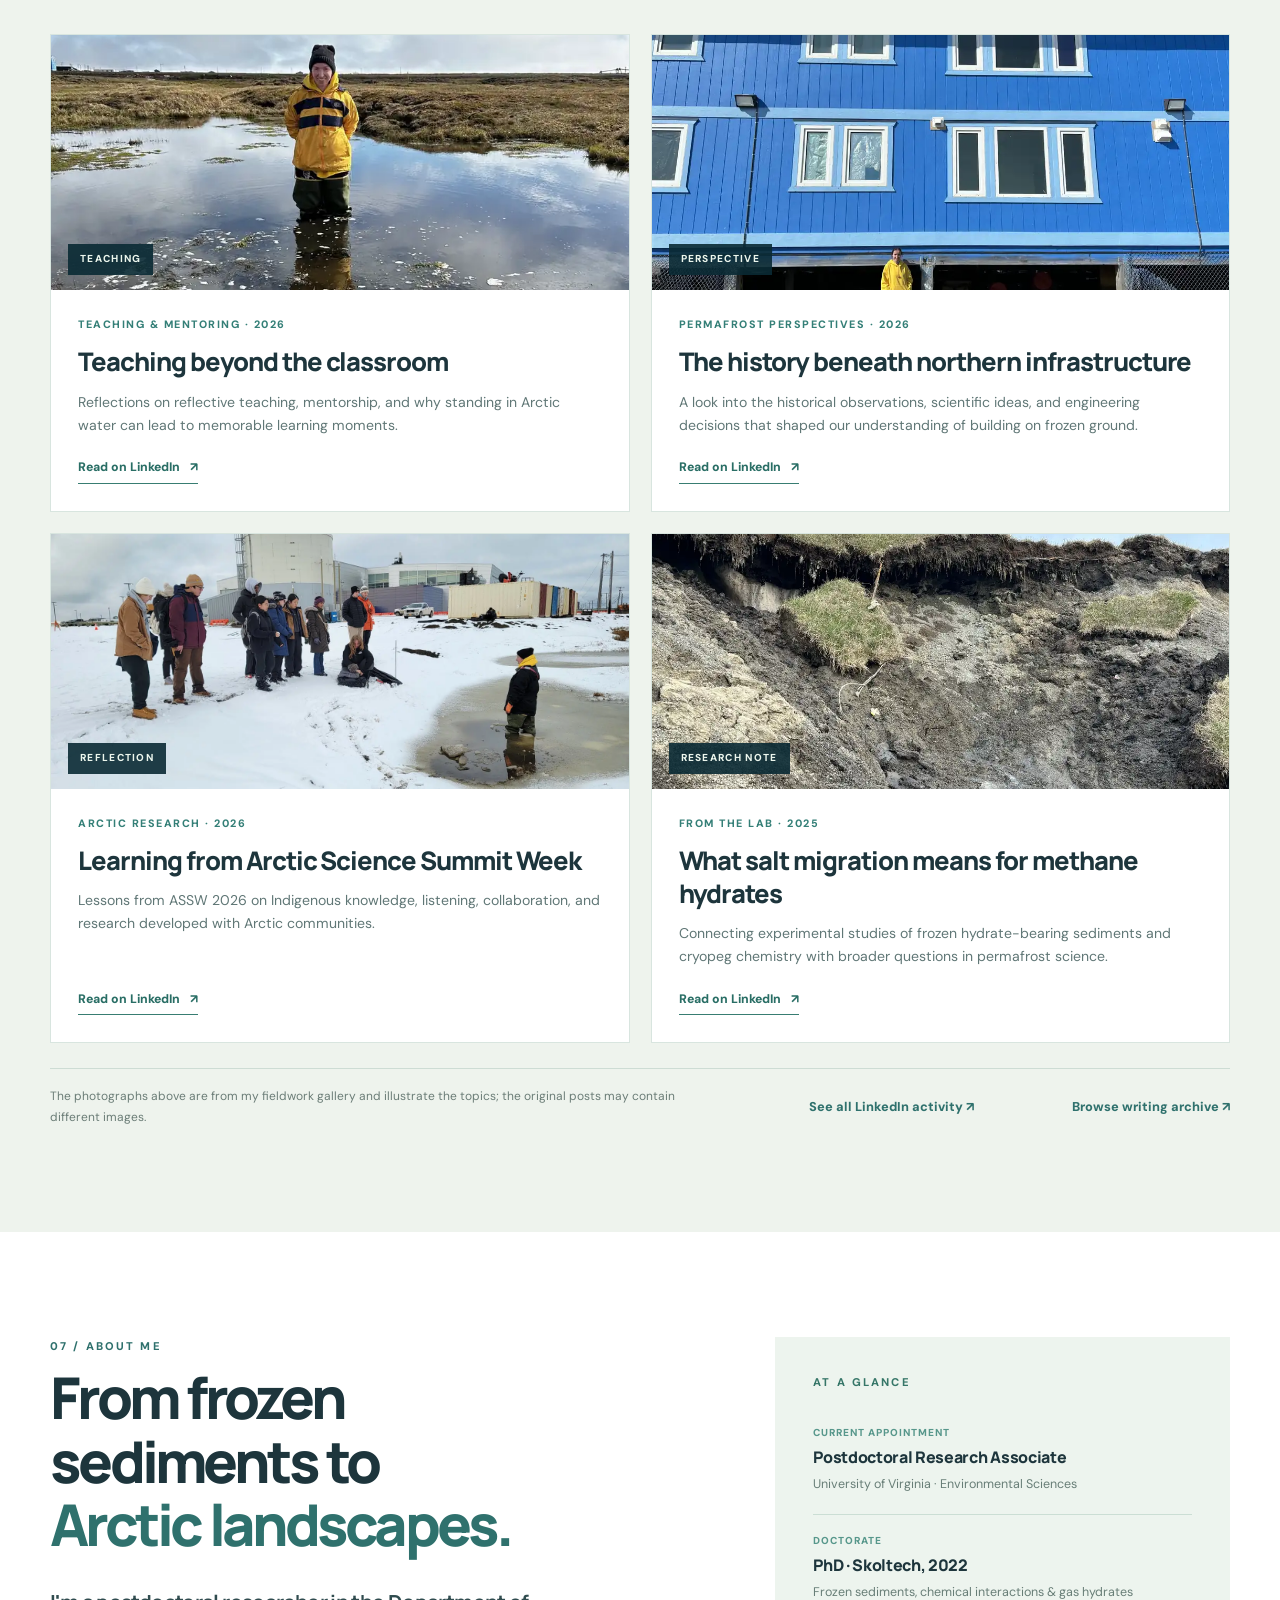
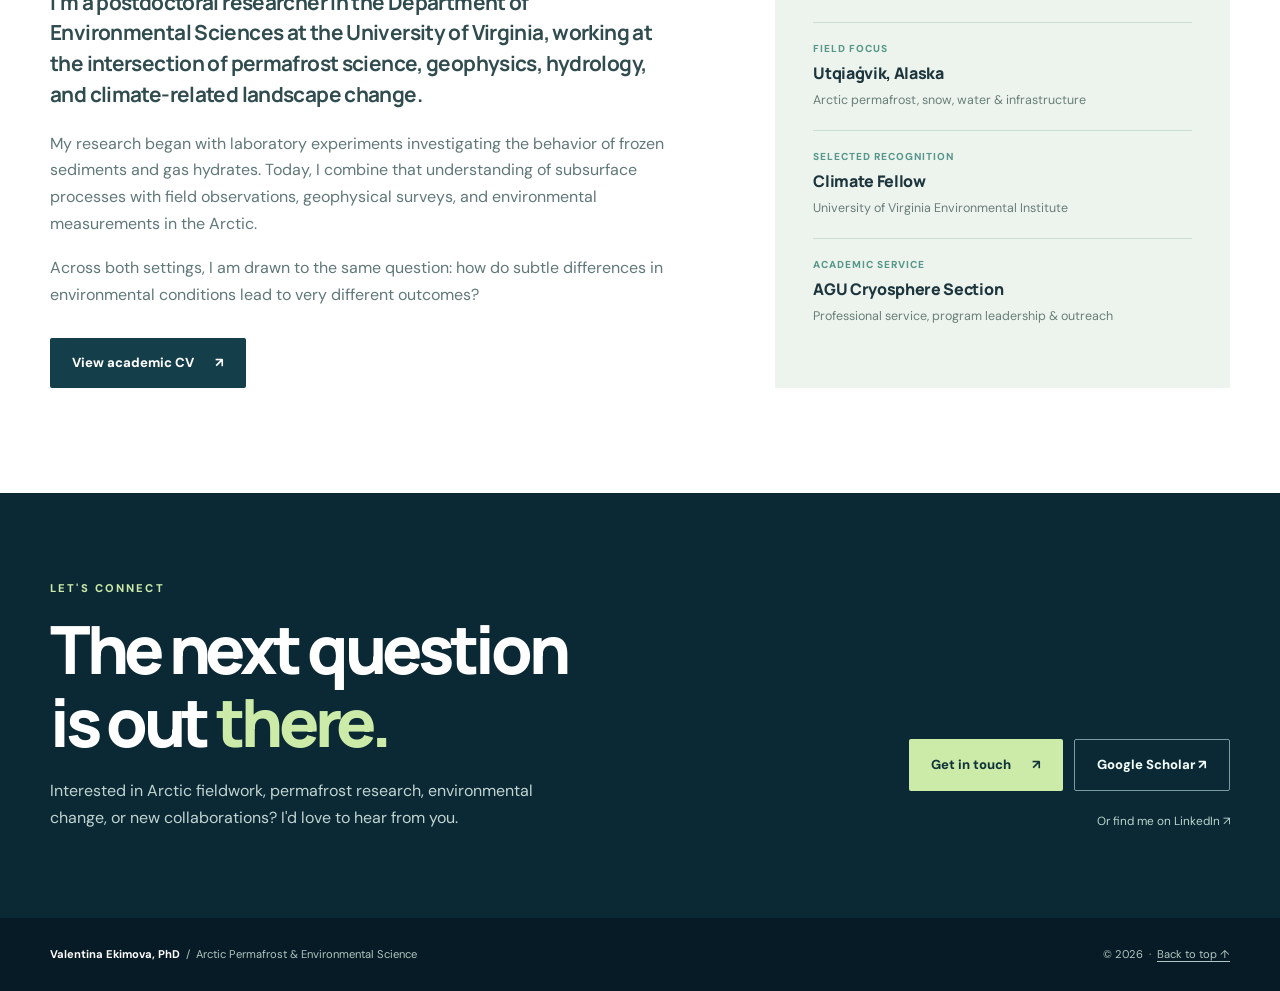
==== commit f1aaa4b0: "Replace research card illustrations with field snow, published geophysics figure, and hydrate demons" ====
--- a/index.html
+++ b/index.html
@@ -44,9 +44,9 @@
       <div class="container">
         <div class="section-head"><div><p class="overline teal">01 / RESEARCH</p><h2>Looking beneath<br>the <em>surface.</em></h2></div><p class="section-summary">My work connects Arctic field measurements, geophysical imaging, satellite observations, and frozen-sediment experiments to understand why thaw varies across neighboring landscapes.</p></div>
         <div class="research-grid">
-          <article class="research-card"><div class="research-number">01 /</div><div class="research-art art-snow" aria-hidden="true"><span class="snow-cloud">❄</span><span class="snowline"></span><span class="groundline"></span></div><h3>Snow, water &amp; thaw</h3><p>In Utqiaġvik, persistent snowdrifts can delay ground warming while adjacent ponded terrain experiences much deeper thaw. I study how snow, drainage, vegetation, and infrastructure create these contrasts.</p><div class="chipline"><span>SNOW COVER</span><span>HYDROLOGY</span><span>THAW</span></div></article>
-          <article class="research-card"><div class="research-number">02 /</div><div class="research-art art-geophysics" aria-hidden="true"><span class="radar-arc one"></span><span class="radar-arc two"></span><span class="stratum one"></span><span class="stratum two"></span></div><h3>Geophysics &amp; the built Arctic</h3><p>I analyze electrical resistivity tomography (ERT) and ground-penetrating radar (GPR) data developed with collaborators, alongside thaw measurements, to examine natural and built landscapes below ground.</p><div class="chipline"><span>ERT</span><span>GPR</span><span>INFRASTRUCTURE</span></div></article>
-          <article class="research-card"><div class="research-number">03 /</div><div class="research-art art-crystal" aria-hidden="true"><span class="crystal-symbol">◇</span><span class="small-molecules">• &nbsp; • &nbsp; •</span></div><h3>Frozen sediments &amp; gas hydrates</h3><p>My doctoral work investigated how salt movement through frozen sediments triggers pore-ice melting and methane-hydrate dissociation below 0°C, and how pressure, temperature, and sediment properties govern those processes.</p><div class="chipline"><span>FROZEN SOILS</span><span>SALINITY</span><span>GAS HYDRATES</span></div><a href="hydrates.html" class="research-link" style="display:inline-flex;margin-top:19px;font-size:.8rem;font-weight:800;color:#2b776e;border-bottom:1px solid #4c9585;padding-bottom:4px">Explore experimental research ↗</a></article>
+          <article class="research-card"><div class="research-number">01 /</div><figure class="research-media research-media-snow"><a href="assets/snowdrift-fieldwork.webp" target="_blank" rel="noopener noreferrer" aria-label="Open larger photograph of the snowdrift survey"><img src="assets/snowdrift-fieldwork.webp" alt="Valentina recording snow observations beside a snow fence in snow-covered tundra, Utqiaġvik, Alaska" loading="lazy" width="1920" height="1440"></a><figcaption>Snowdrift field measurements near Arctic infrastructure, Utqiaġvik.</figcaption></figure><h3>Snow, water &amp; thaw</h3><p>In Utqiaġvik, persistent snowdrifts can delay ground warming while adjacent ponded terrain experiences much deeper thaw. I study how snow, drainage, vegetation, and infrastructure create these contrasts.</p><div class="chipline"><span>SNOW COVER</span><span>HYDROLOGY</span><span>THAW</span></div></article>
+          <article class="research-card"><div class="research-number">02 /</div><figure class="research-media research-media-geophysics"><a href="assets/geophysics-road-pond-full.webp" target="_blank" rel="noopener noreferrer" aria-label="Open full geophysical figure showing thaw measurements, ERT, and GPR"><img src="assets/geophysics-road-pond-card.webp" alt="Selected ERT and GPR sections showing variable near-surface thaw and ice-wedge signatures beside a gravel road and pond" loading="lazy" width="920" height="580"></a><figcaption>Selected panels, Ekimova et al. (2026), Fig. 5 · CC BY 4.0. <span>Open full figure ↗</span></figcaption></figure><h3>Geophysics &amp; the built Arctic</h3><p>Our team combined ERT, GPR, and thaw probing at four Utqiaġvik settings. Thaw depths ranged from 0.2 m to more than 1 m, with roads, snow fences, drainage, and ground ice creating strong local differences.</p><div class="research-paper-brief"><span>PEER-REVIEWED · THE CRYOSPHERE · 2026</span><a href="https://doi.org/10.5194/tc-20-265-2026" target="_blank" rel="noopener noreferrer">Read the article ↗</a></div><div class="chipline"><span>ERT</span><span>GPR</span><span>INFRASTRUCTURE</span></div></article>
+          <article class="research-card"><div class="research-number">03 /</div><figure class="research-media research-media-hydrate"><a href="hydrates.html" aria-label="Explore laboratory research on gas hydrates"><img src="assets/burning-methane-hydrate-davletshina.webp" alt="A methane hydrate sample burning with blue-orange flames in a laboratory demonstration" loading="lazy" width="436" height="977"></a><figcaption>Burning methane hydrate · Photo: Dinara Davletshina.</figcaption></figure><h3>Frozen sediments &amp; gas hydrates</h3><p>My doctoral work investigated how salt movement through frozen sediments triggers pore-ice melting and methane-hydrate dissociation below 0°C, and how pressure, temperature, and sediment properties govern those processes.</p><div class="chipline"><span>FROZEN SOILS</span><span>SALINITY</span><span>GAS HYDRATES</span></div><a href="hydrates.html" class="research-link" style="display:inline-flex;margin-top:19px;font-size:.8rem;font-weight:800;color:#2b776e;border-bottom:1px solid #4c9585;padding-bottom:4px">Explore experimental research ↗</a></article>
         </div>
         <div class="research-footnote"><span class="small-star" aria-hidden="true">✳</span><span><strong>How I work:</strong> field observations + geophysics + environmental data + controlled experiments, connecting processes across scales.</span></div>
         <a href="research.html" class="feature-link">Explore my research program <span aria-hidden="true">↗</span></a><a href="hydrates.html" class="feature-link" style="margin-left:24px">Gas hydrates &amp; frozen sediments <span aria-hidden="true">↗</span></a>
--- a/styles.css
+++ b/styles.css
@@ -67,3 +67,25 @@
 .feature-link:hover{color:#0c4540}
 .teaching-subline{font-size:.85rem!important;line-height:1.67;margin:19px 0 0;color:#55716a}
 .teaching-copy .feature-link{margin-top:18px}
+
+/* Research feature photographs and the published geophysical figure */
+.research-card{min-width:0}
+.research-media{margin:18px 0 19px;width:100%;min-width:0}
+.research-media>a{display:block;position:relative;overflow:hidden;height:195px;background:#eff3ef;border:1px solid #dce6e1}
+.research-media img{display:block;width:100%;height:100%;object-fit:cover;transition:transform .25s}
+.research-media>a:hover img{transform:scale(1.035)}
+.research-media-snow img{object-position:43% 58%}
+.research-media-geophysics>a{background:#fff}
+.research-media-geophysics img{object-fit:contain;object-position:center}
+.research-media-hydrate>a{background:#0b1118}
+.research-media-hydrate img{object-fit:contain;object-position:center}
+.research-media figcaption{font-size:.71rem;line-height:1.55;color:#627b75;margin-top:9px;min-height:35px}
+.research-media figcaption span{font-weight:800;color:#31796c}
+.research-paper-brief{margin-top:10px;padding:12px 13px 14px;background:#eef5f0;border-left:2px solid #4a9284;display:flex;flex-direction:column;gap:5px}
+.research-paper-brief span{font-size:.58rem;letter-spacing:.07em;color:#648078;font-weight:800}
+.research-paper-brief a{color:#2a7167;font-size:.79rem;font-weight:800;text-decoration:underline;text-underline-offset:3px;align-self:start}
+.research-paper-brief a:hover{color:#164d45}
+.research-card .chipline{padding-top:18px}
+@media(max-width:850px){.research-media>a{height:215px}}
+@media(max-width:560px){.research-media>a{height:220px}.research-card{padding:24px}}
+@media(prefers-reduced-motion:reduce){.research-media img{transition:none}}
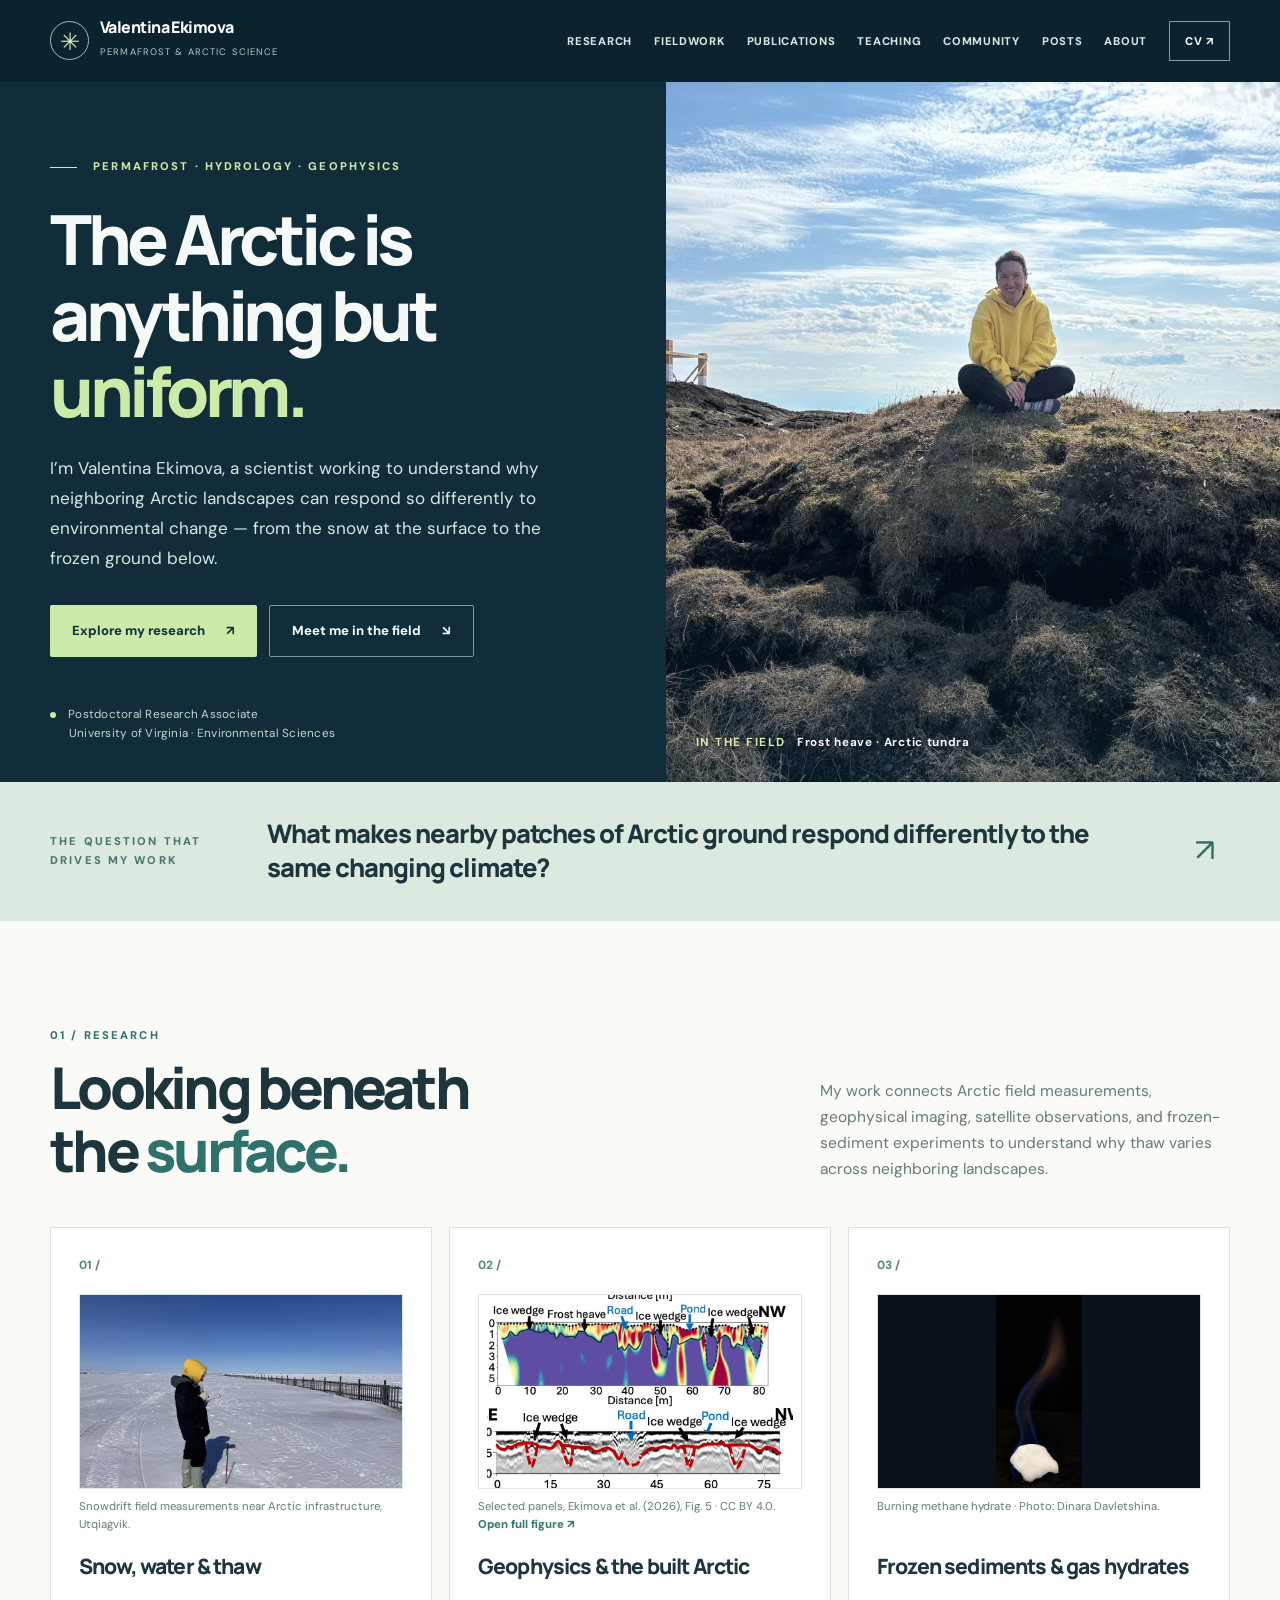
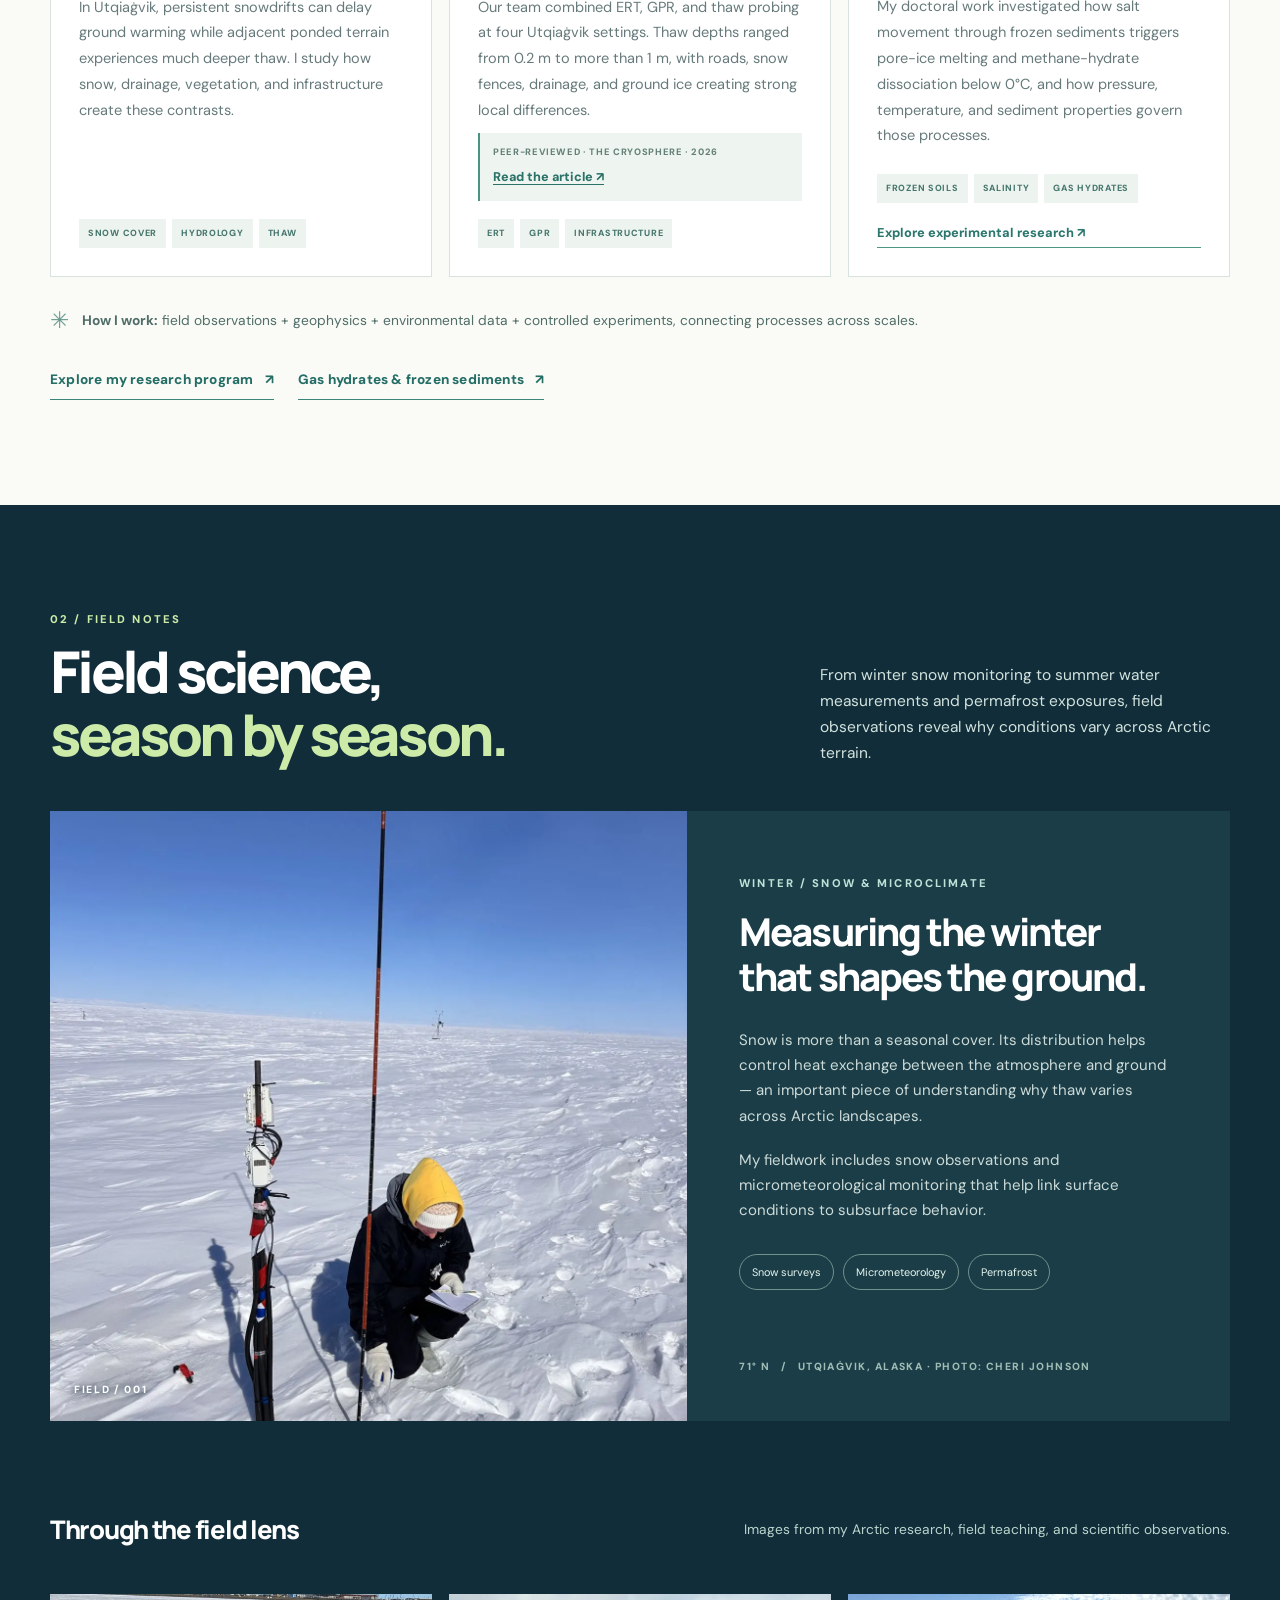
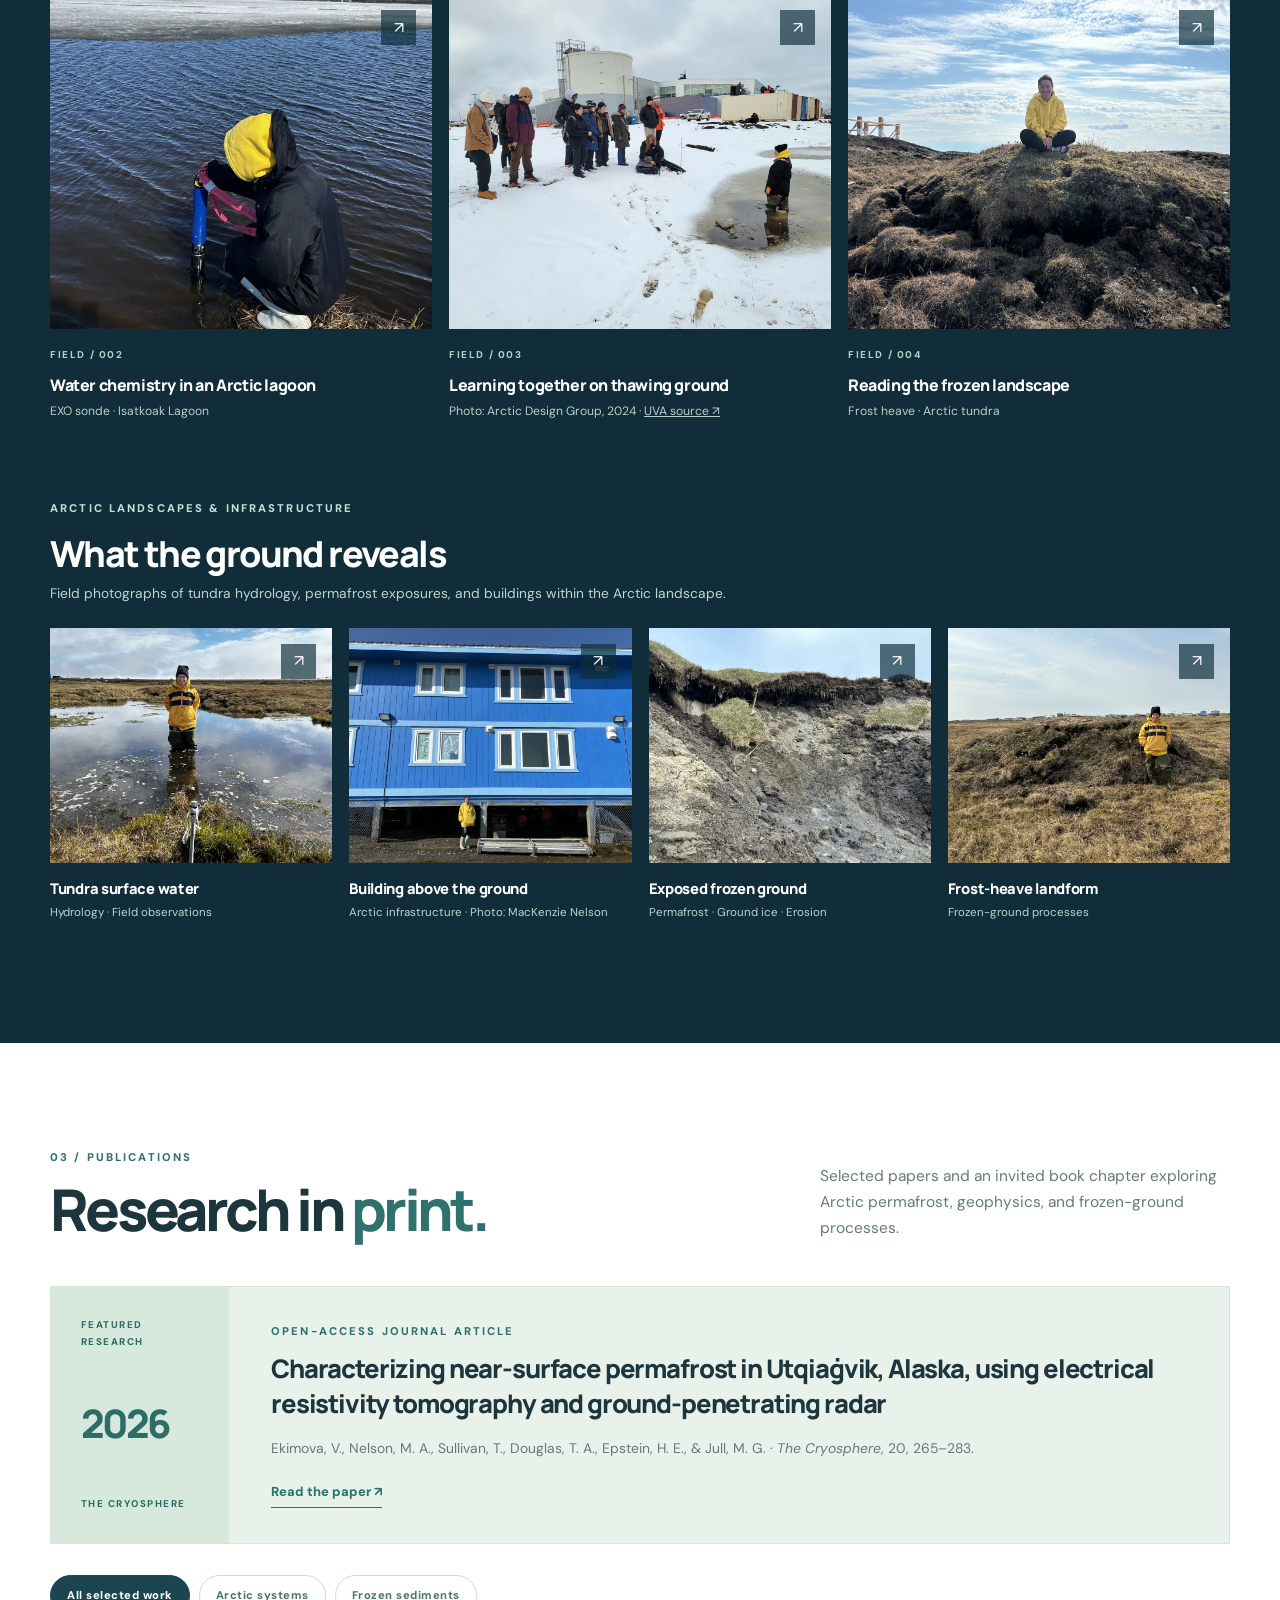
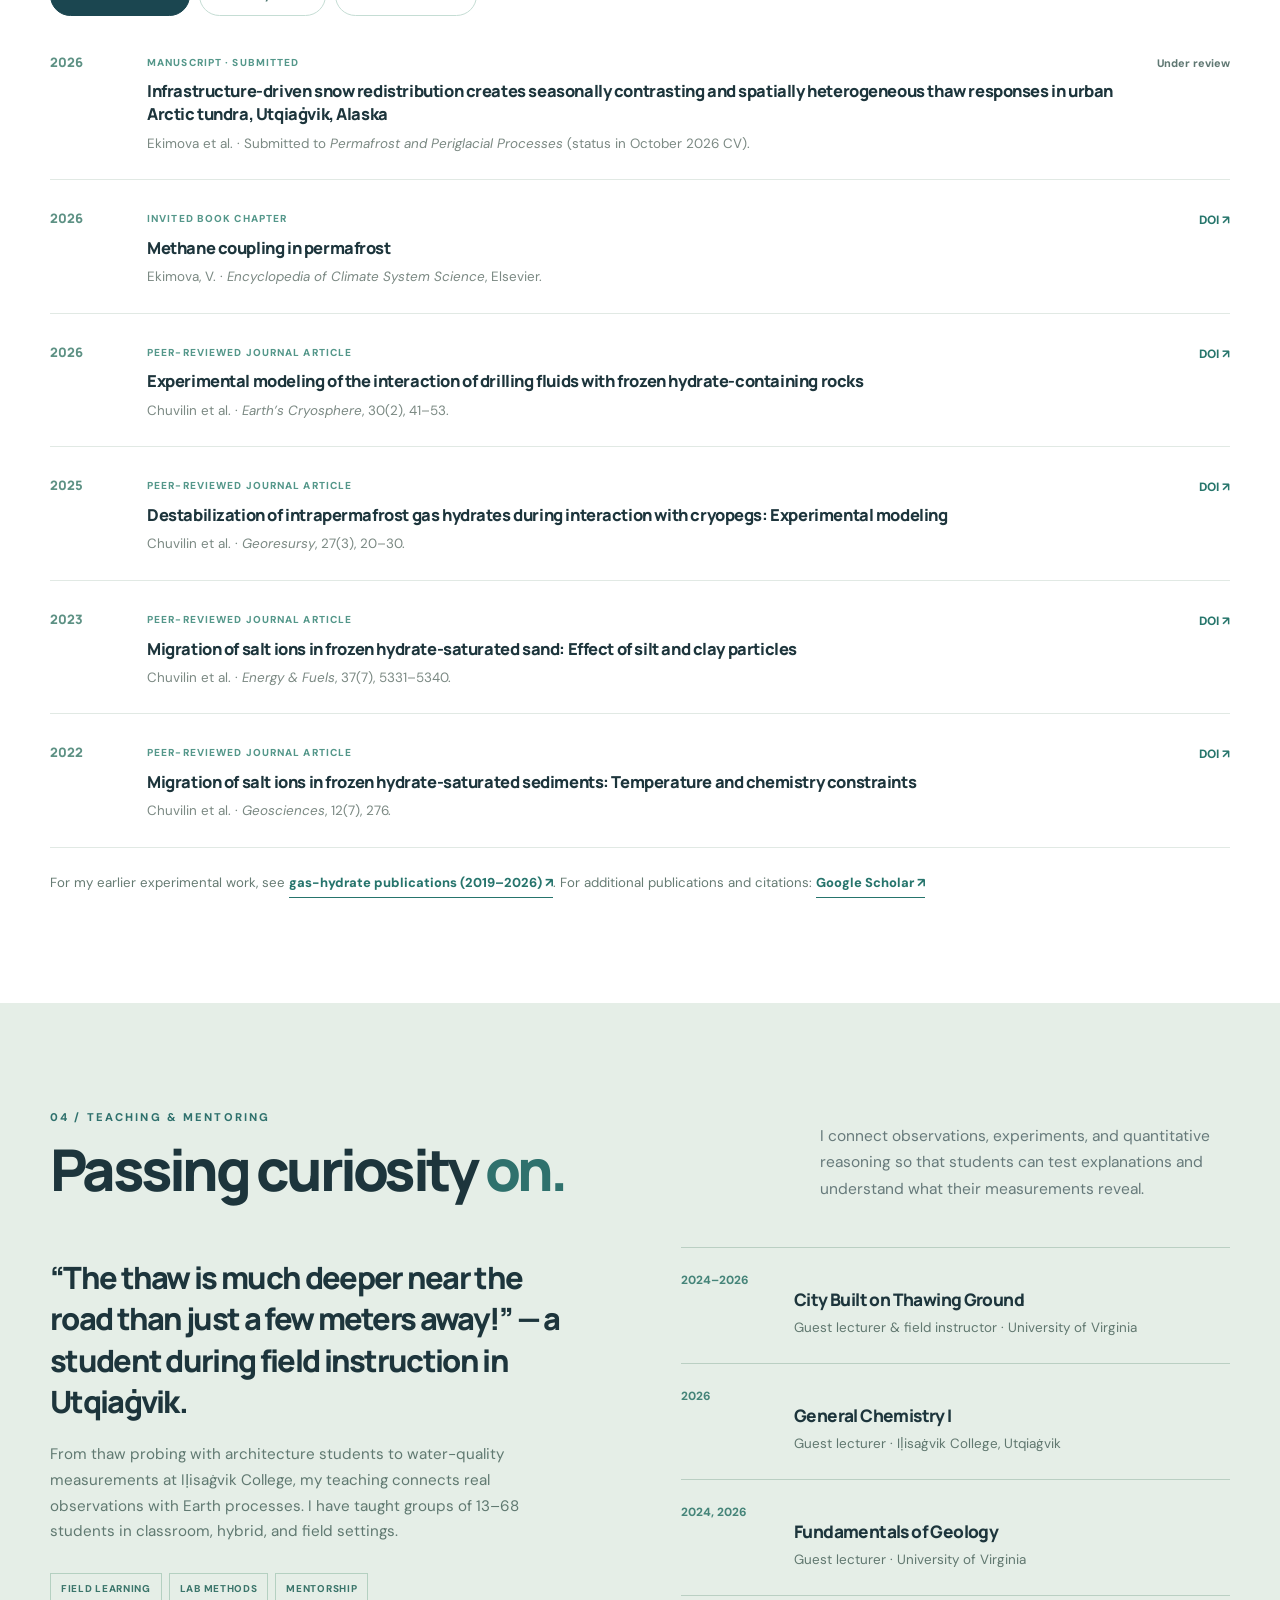
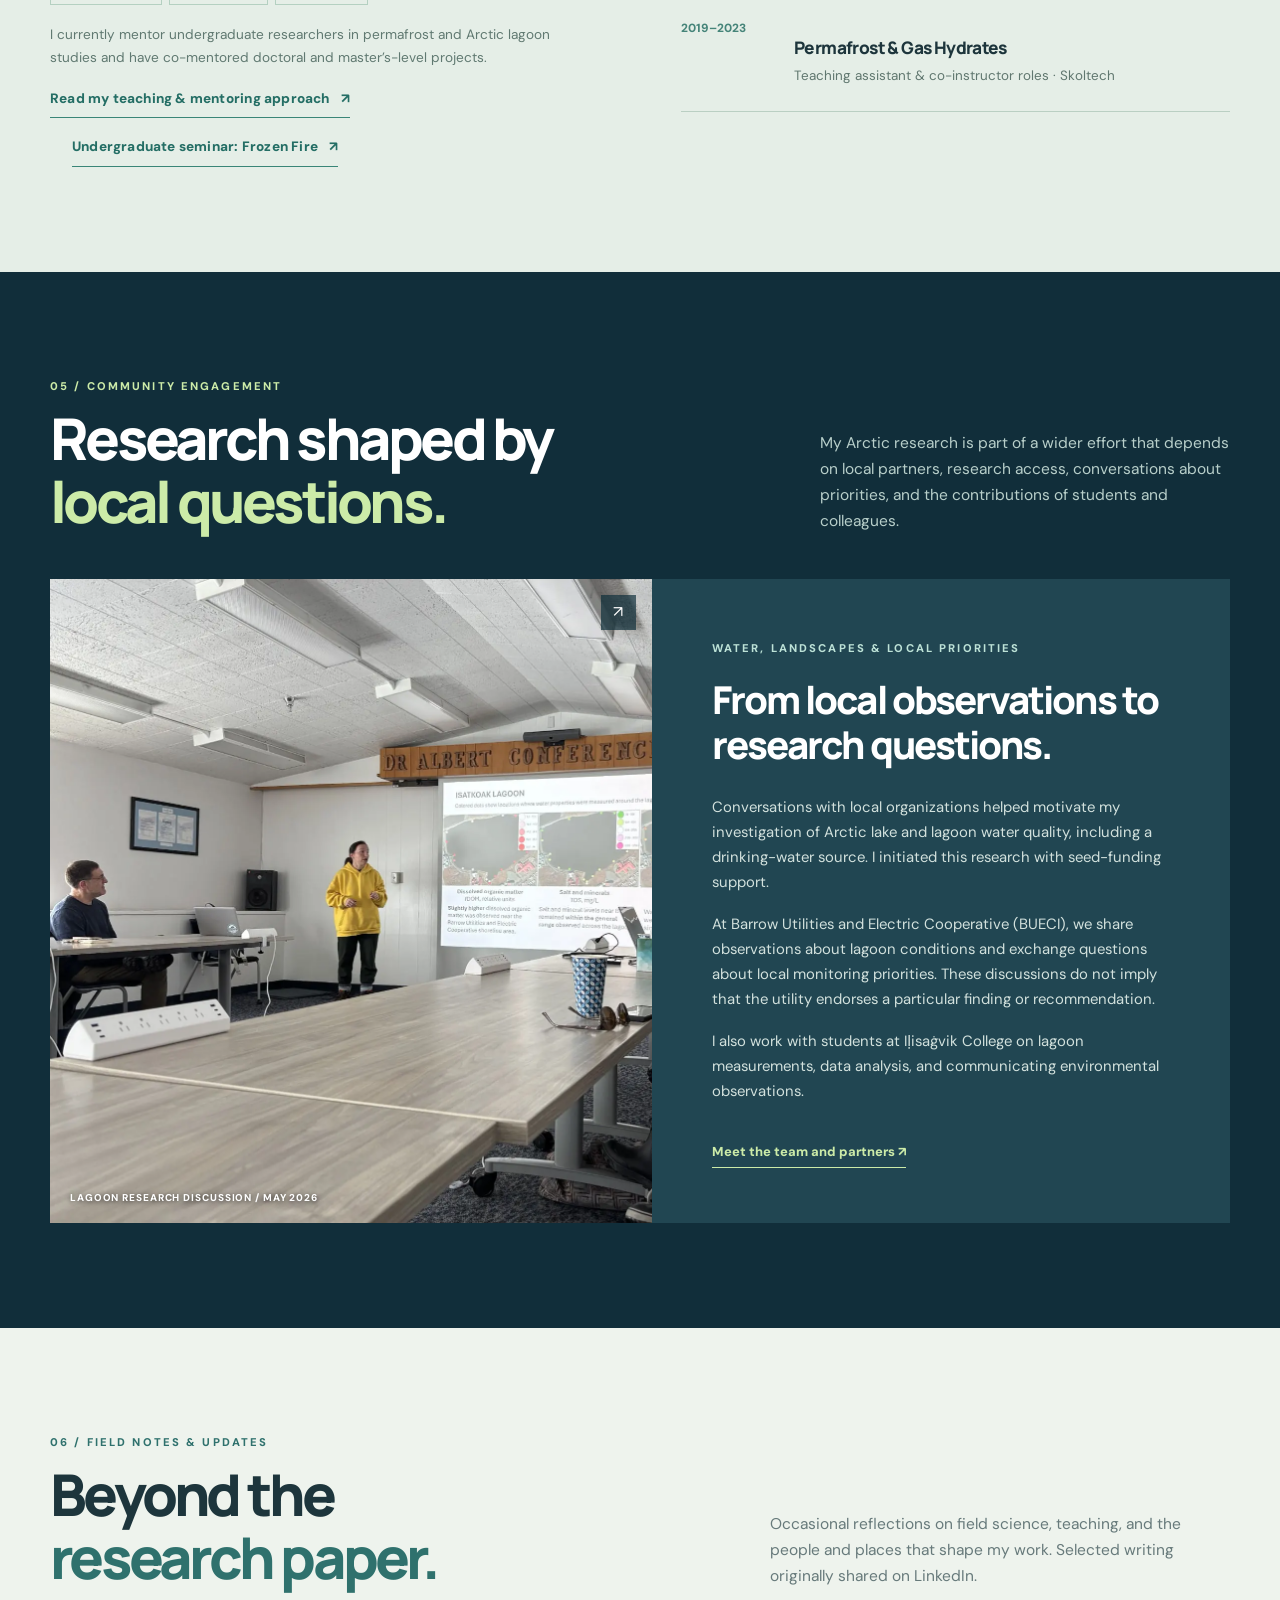
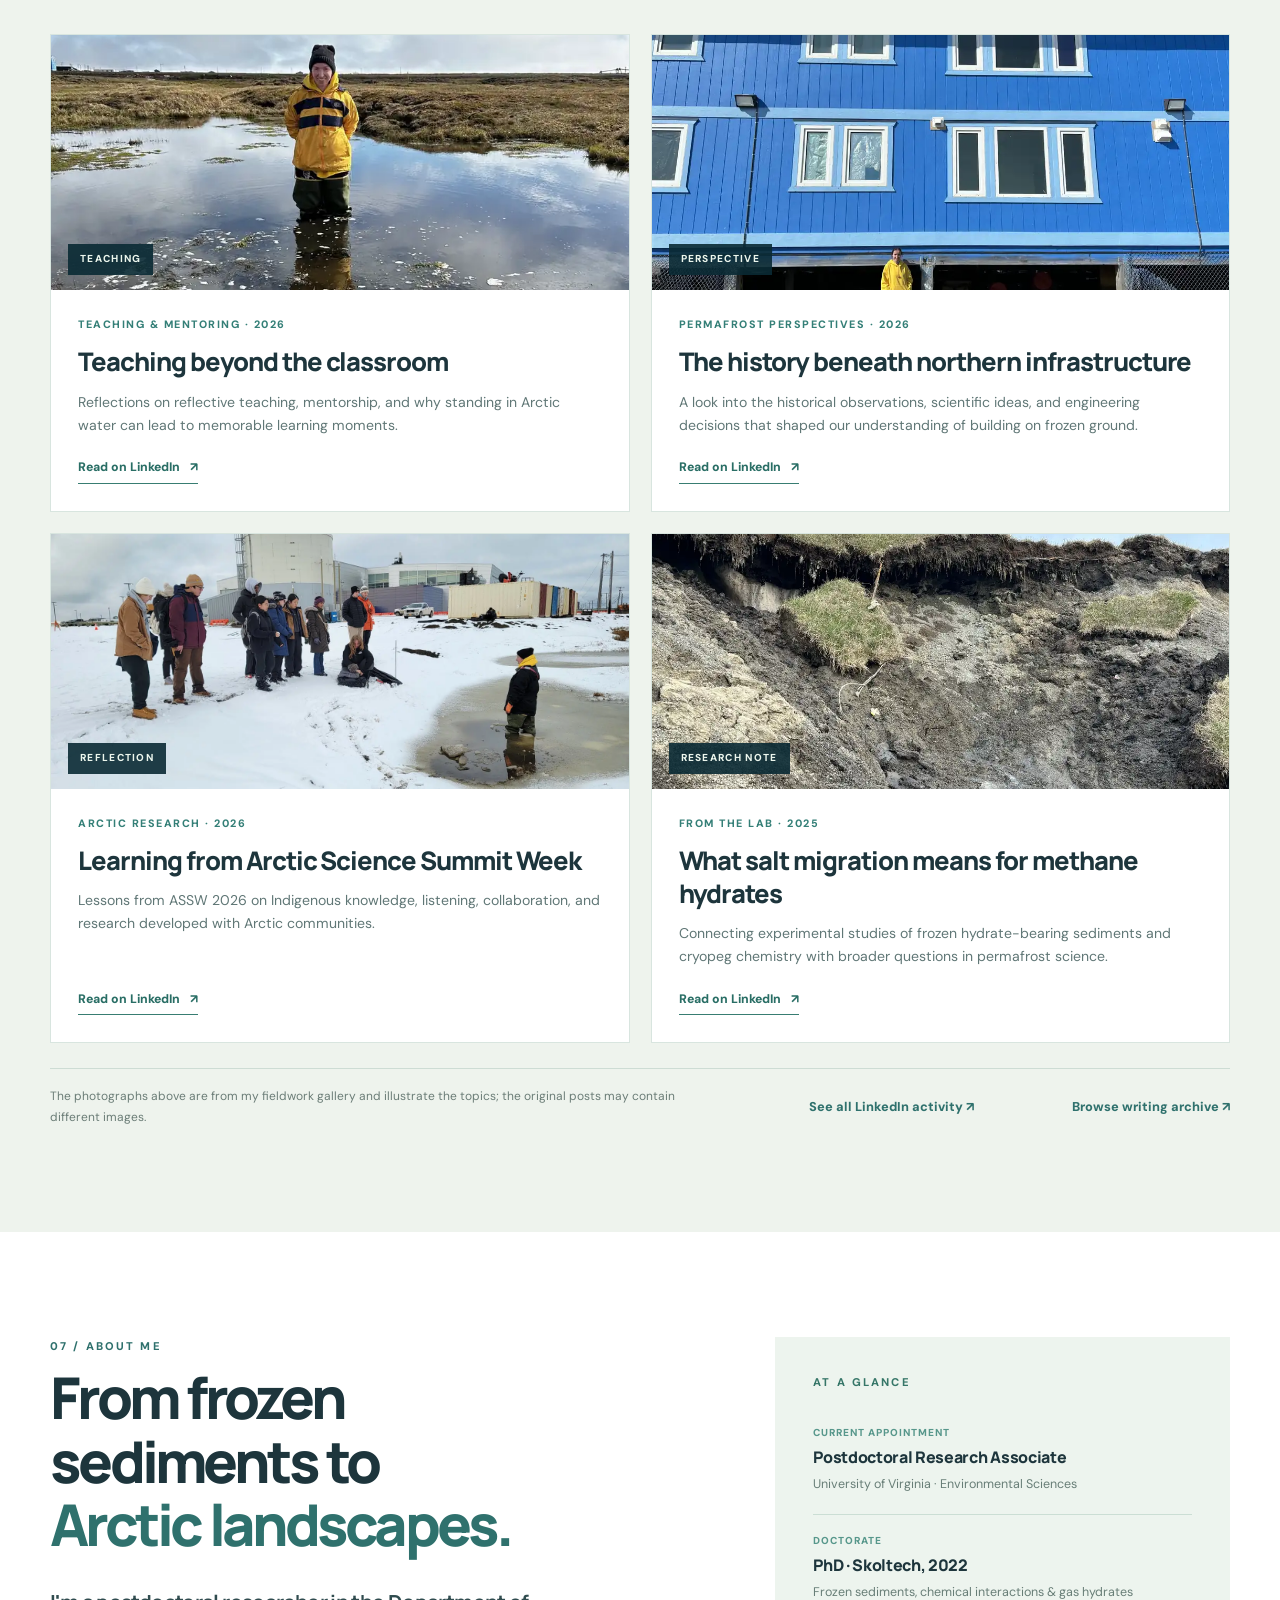
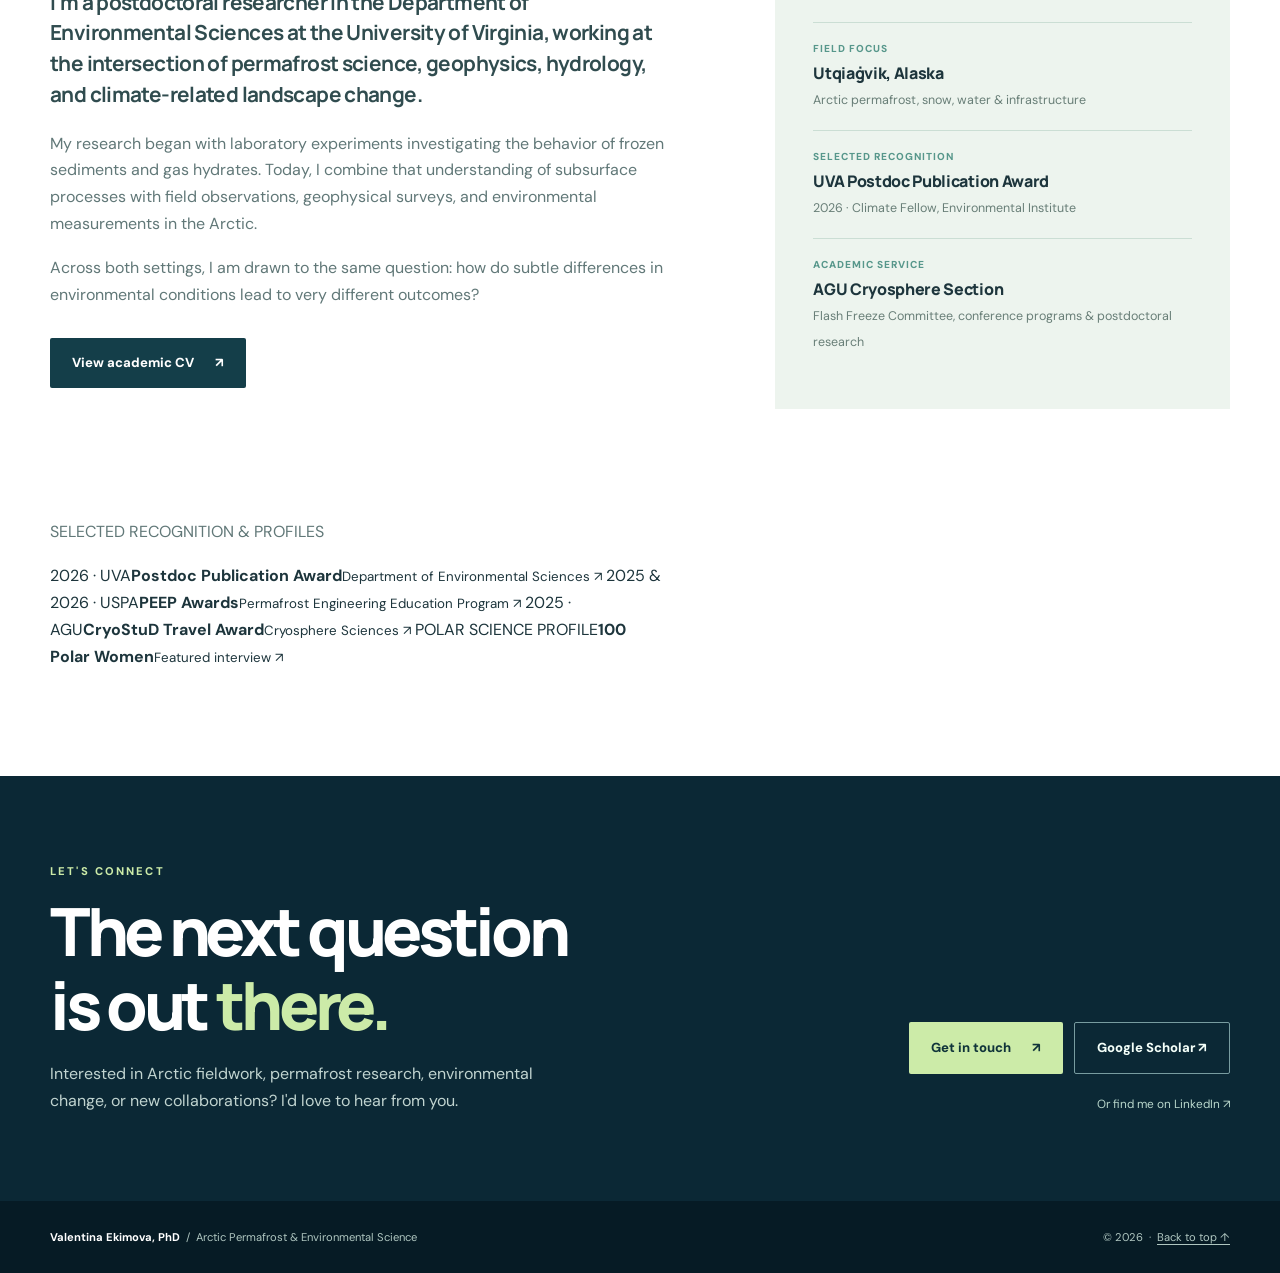
==== commit 68c2fece: "Add verified honors and interview to academic homepage" ====
--- a/index.html
+++ b/index.html
@@ -112,7 +112,13 @@
       <div class="notes-footer"><p>The photographs above are from my fieldwork gallery and illustrate the topics; the original posts may contain different images.</p><a href="https://www.linkedin.com/in/valentina-ekimova-0524a8123/" target="_blank" rel="noopener noreferrer">See all LinkedIn activity <span aria-hidden="true">↗</span></a><a class="notes-archive-link" href="posts.html" style="margin-left:15px">Browse writing archive ↗</a></div>
     </div></section>
     <section class="section about-section" id="about"><div class="container about-layout"><div><p class="overline teal">07 / ABOUT ME</p><h2>From frozen<br>sediments to<br><em>Arctic landscapes.</em></h2><p class="about-lead">I'm a postdoctoral researcher in the Department of Environmental Sciences at the University of Virginia, working at the intersection of permafrost science, geophysics, hydrology, and climate-related landscape change.</p><p>My research began with laboratory experiments investigating the behavior of frozen sediments and gas hydrates. Today, I combine that understanding of subsurface processes with field observations, geophysical surveys, and environmental measurements in the Arctic.</p><p>Across both settings, I am drawn to the same question: how do subtle differences in environmental conditions lead to very different outcomes?</p><a href="cv.html" class="button button-dark">View academic CV <span aria-hidden="true">↗</span></a></div>
-      <aside class="about-facts" aria-label="Academic profile"><p class="tiny-label">AT A GLANCE</p><div><small>CURRENT APPOINTMENT</small><strong>Postdoctoral Research Associate</strong><span>University of Virginia · Environmental Sciences</span></div><div><small>DOCTORATE</small><strong>PhD · Skoltech, 2022</strong><span>Frozen sediments, chemical interactions &amp; gas hydrates</span></div><div><small>FIELD FOCUS</small><strong>Utqiaġvik, Alaska</strong><span>Arctic permafrost, snow, water &amp; infrastructure</span></div><div><small>SELECTED RECOGNITION</small><strong>Climate Fellow</strong><span>University of Virginia Environmental Institute</span></div><div><small>ACADEMIC SERVICE</small><strong>AGU Cryosphere Section</strong><span>Professional service, program leadership &amp; outreach</span></div></aside>
+      <aside class="about-facts" aria-label="Academic profile"><p class="tiny-label">AT A GLANCE</p><div><small>CURRENT APPOINTMENT</small><strong>Postdoctoral Research Associate</strong><span>University of Virginia · Environmental Sciences</span></div><div><small>DOCTORATE</small><strong>PhD · Skoltech, 2022</strong><span>Frozen sediments, chemical interactions &amp; gas hydrates</span></div><div><small>FIELD FOCUS</small><strong>Utqiaġvik, Alaska</strong><span>Arctic permafrost, snow, water &amp; infrastructure</span></div><div><small>SELECTED RECOGNITION</small><strong>UVA Postdoc Publication Award</strong><span>2026 · Climate Fellow, Environmental Institute</span></div><div><small>ACADEMIC SERVICE</small><strong>AGU Cryosphere Section</strong><span>Flash Freeze Committee, conference programs &amp; postdoctoral research</span></div></aside>
+<div class="recognition-strip" aria-label="Selected recognition"><p class="recognition-strip-heading">SELECTED RECOGNITION &amp; PROFILES</p><div class="recognition-grid">
+<a href="https://evsc.as.virginia.edu/award-winners" target="_blank" rel="noopener noreferrer"><span>2026 · UVA</span><strong>Postdoc Publication Award</strong><small>Department of Environmental Sciences ↗</small></a>
+<a href="https://www.uspermafrost.org/peep-awards" target="_blank" rel="noopener noreferrer"><span>2025 &amp; 2026 · USPA</span><strong>PEEP Awards</strong><small>Permafrost Engineering Education Program ↗</small></a>
+<a href="https://connect.agu.org/cryosphere/awards/broadpart88" target="_blank" rel="noopener noreferrer"><span>2025 · AGU</span><strong>CryoStuD Travel Award</strong><small>Cryosphere Sciences ↗</small></a>
+<a href="https://womeninpolarscience.org/profiles/valentina-ekimova-phd/" target="_blank" rel="noopener noreferrer"><span>POLAR SCIENCE PROFILE</span><strong>100 Polar Women</strong><small>Featured interview ↗</small></a>
+</div></div>
     </div></section>
     <section class="contact-section" id="contact"><div class="container contact-layout"><div><p class="overline lime">LET'S CONNECT</p><h2>The next question<br>is out <em>there.</em></h2><p>Interested in Arctic fieldwork, permafrost research, environmental change, or new collaborations? I'd love to hear from you.</p></div><div class="contact-buttons"><a class="button button-lime" href="mailto:sqa2tu@virginia.edu">Get in touch <span aria-hidden="true">↗</span></a><a class="button button-line" href="https://scholar.google.com/citations?user=jKWFds0AAAAJ&amp;hl=en" target="_blank" rel="noopener noreferrer">Google Scholar ↗</a><a class="small-profile-link" href="https://www.linkedin.com/in/valentina-ekimova-0524a8123/" target="_blank" rel="noopener noreferrer">Or find me on LinkedIn ↗</a></div></div></section>
   </main>
